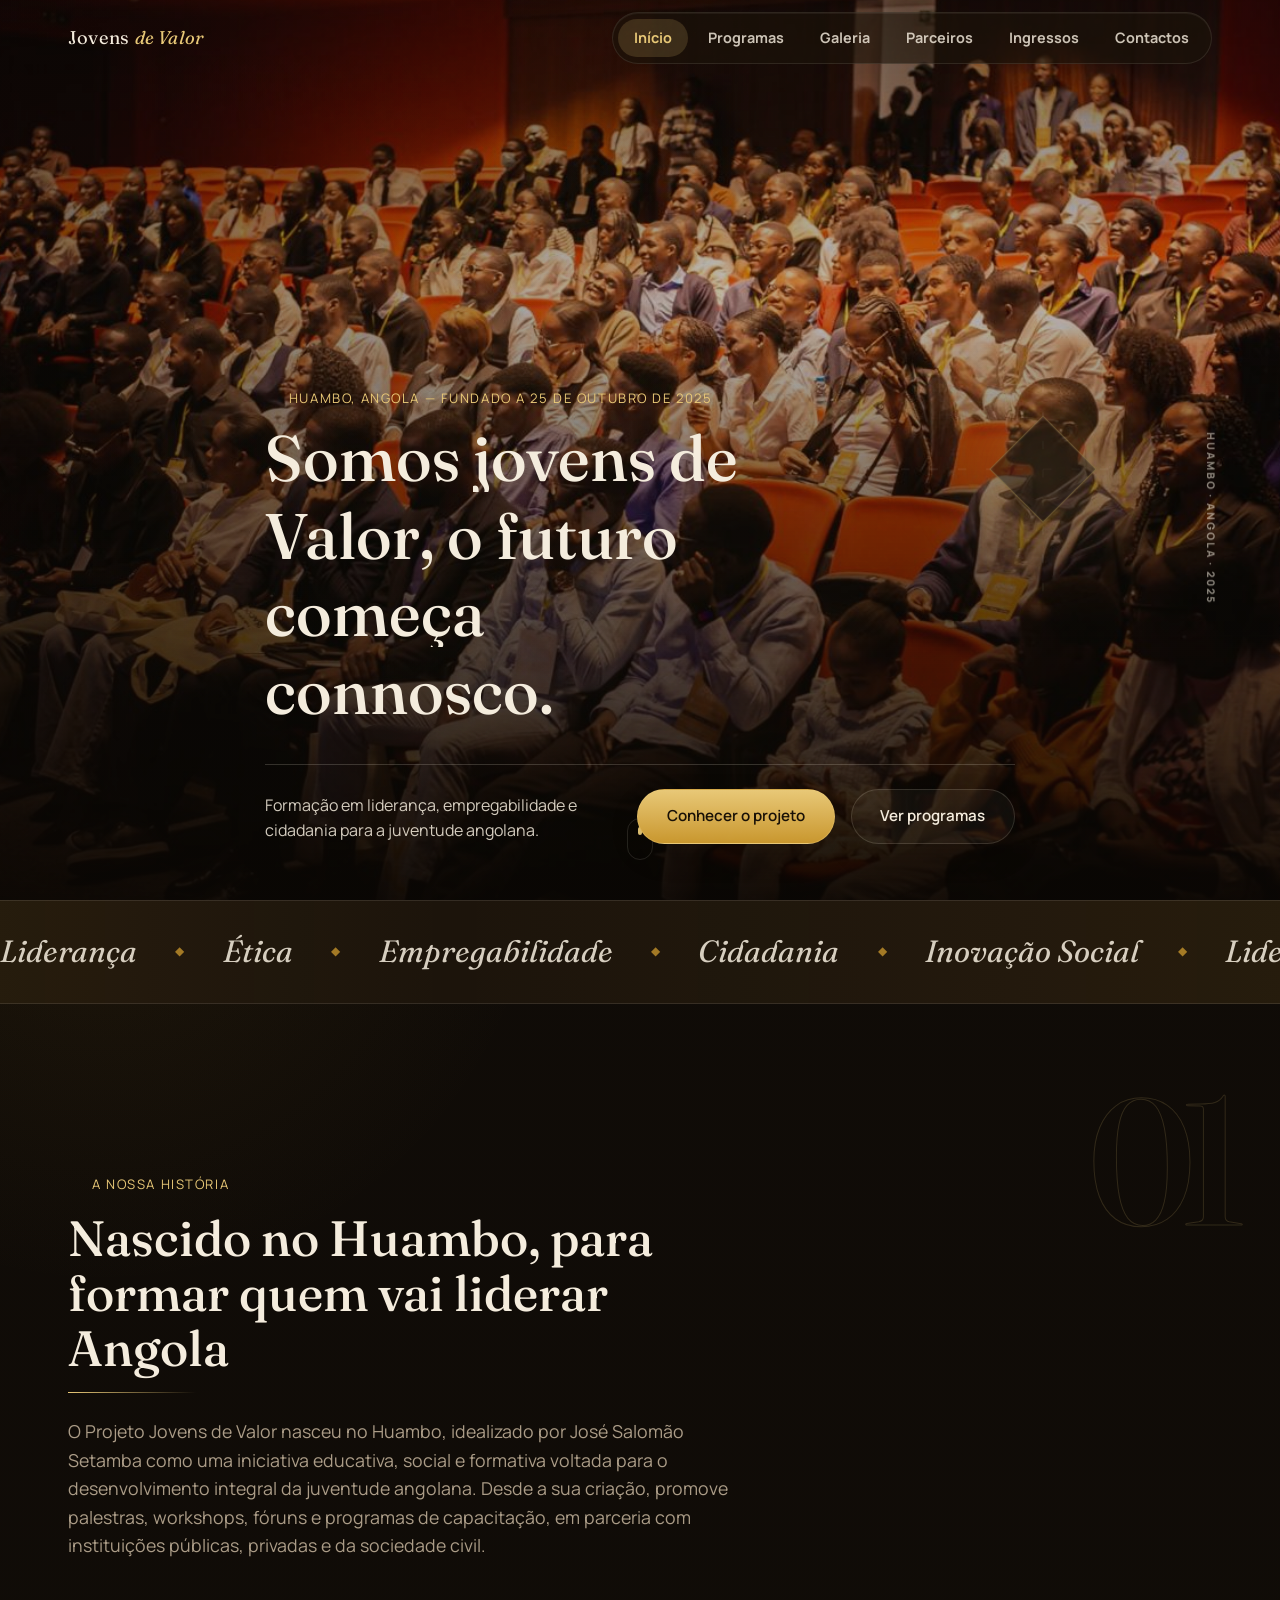
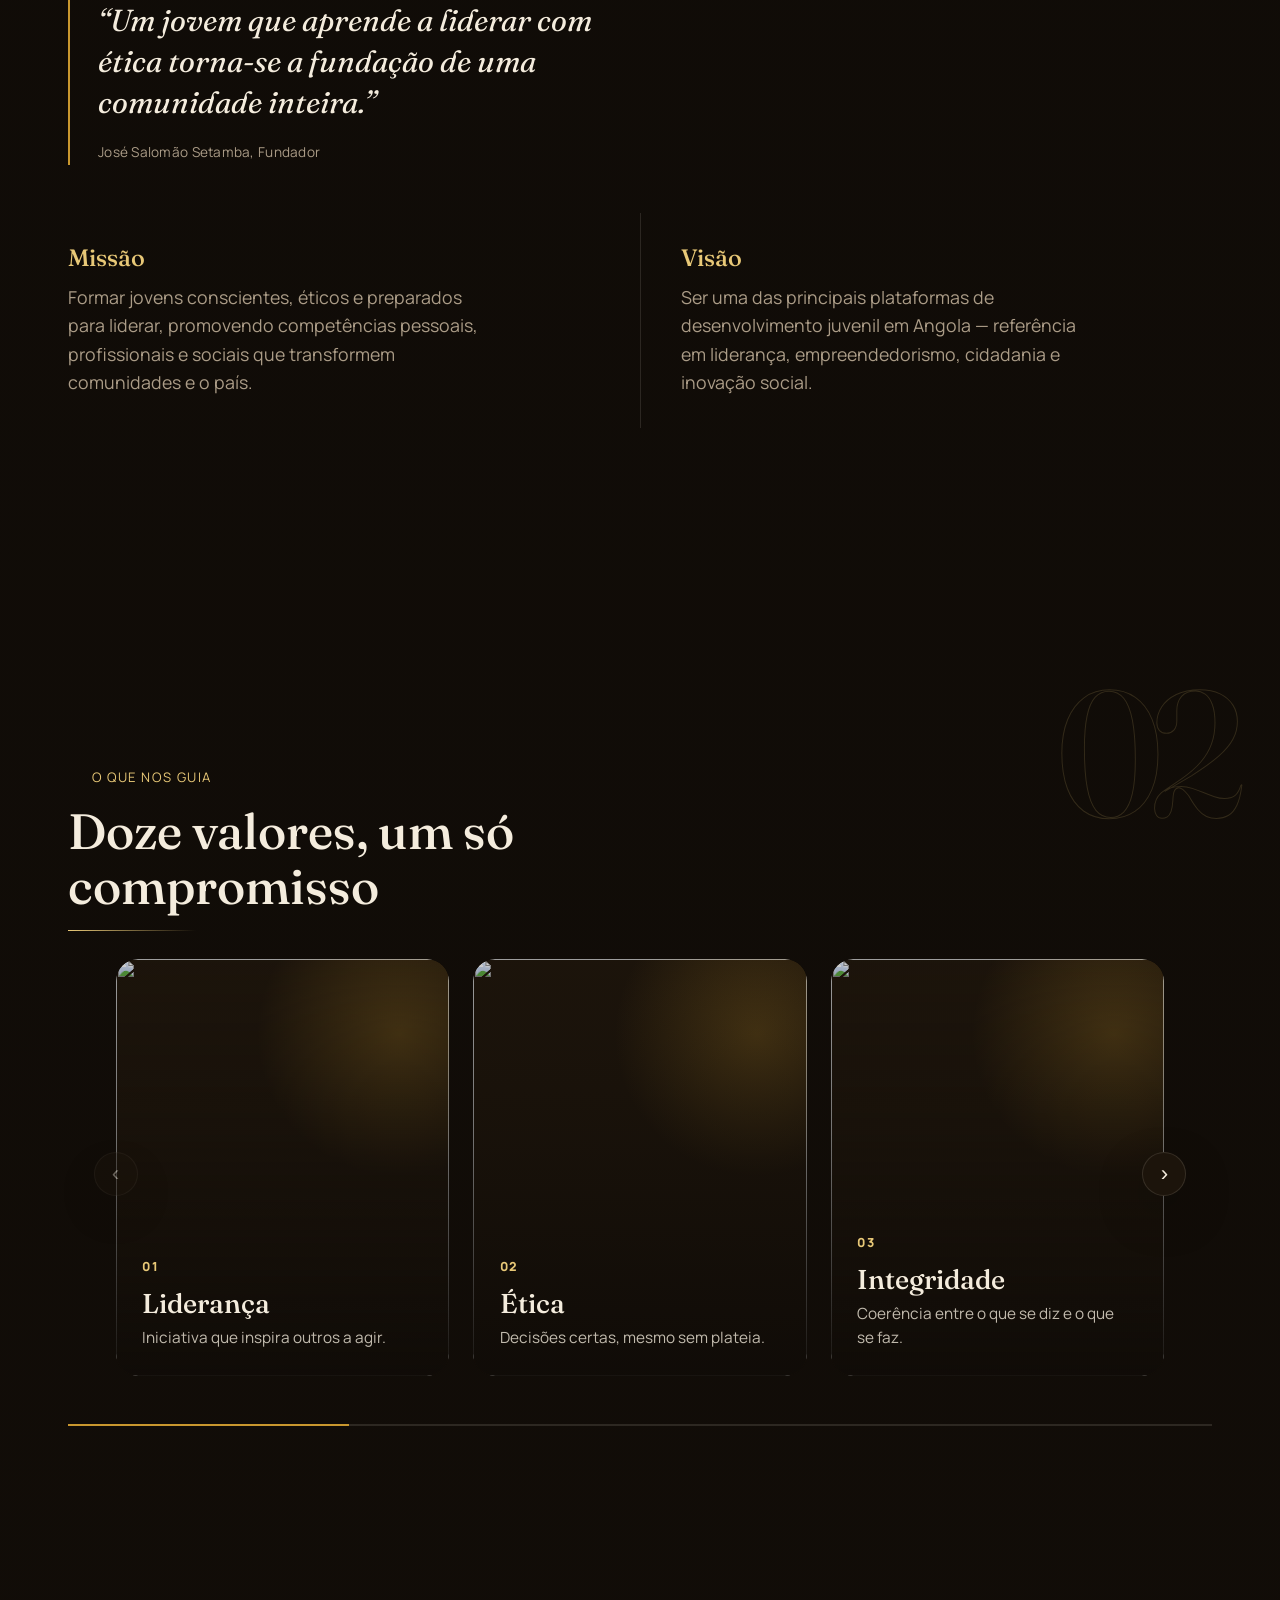
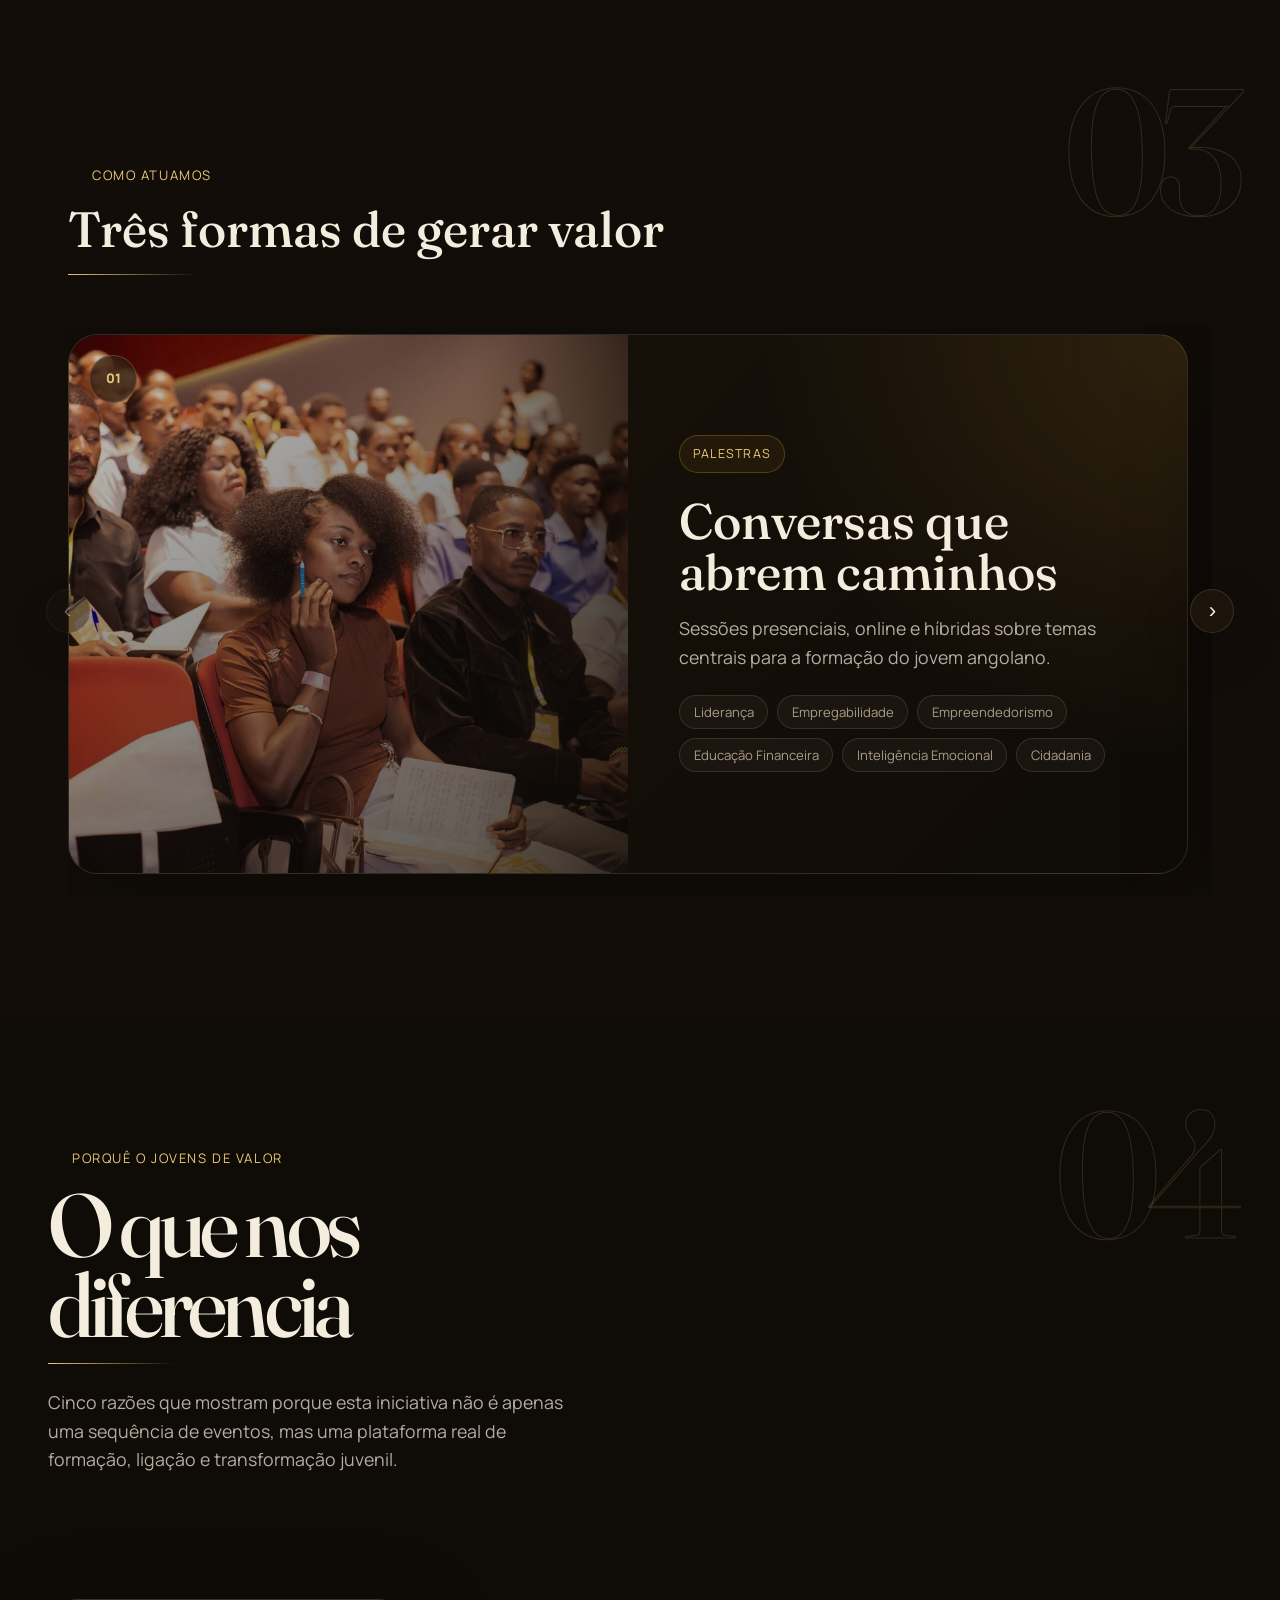
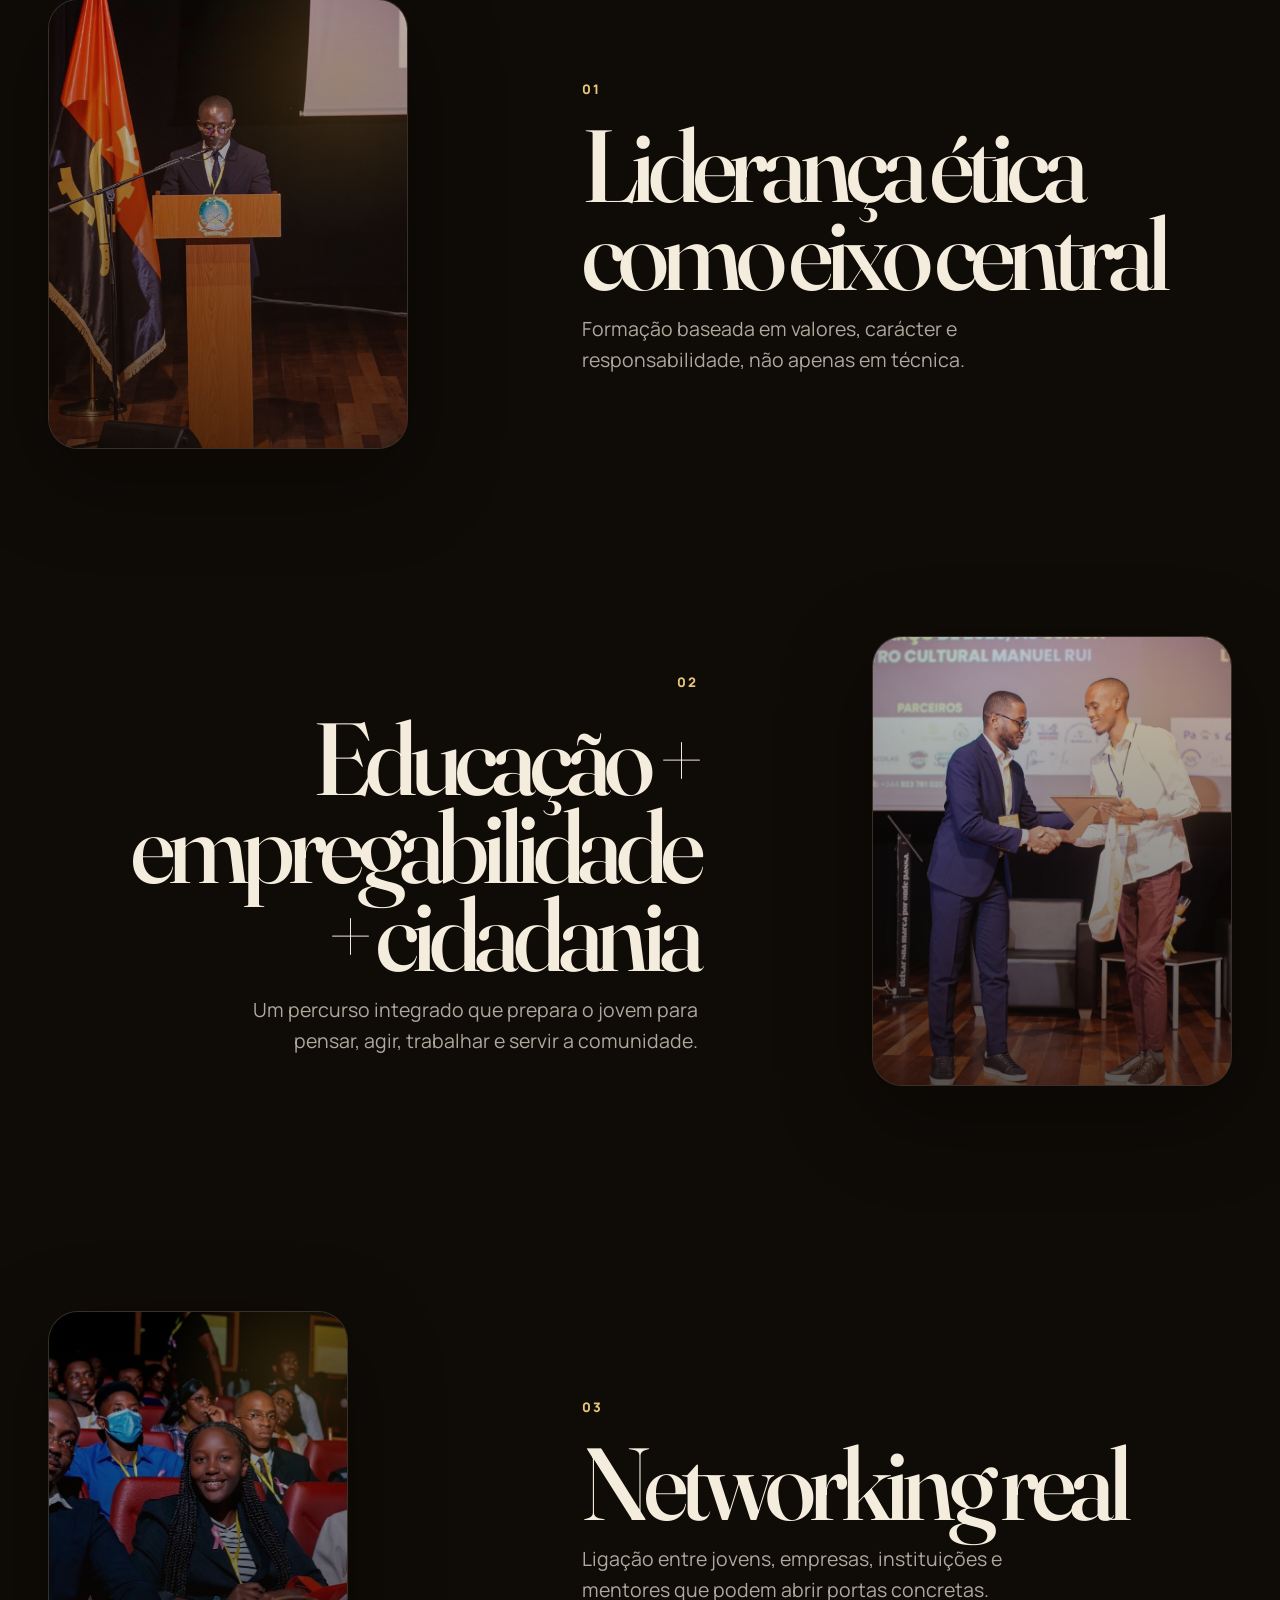
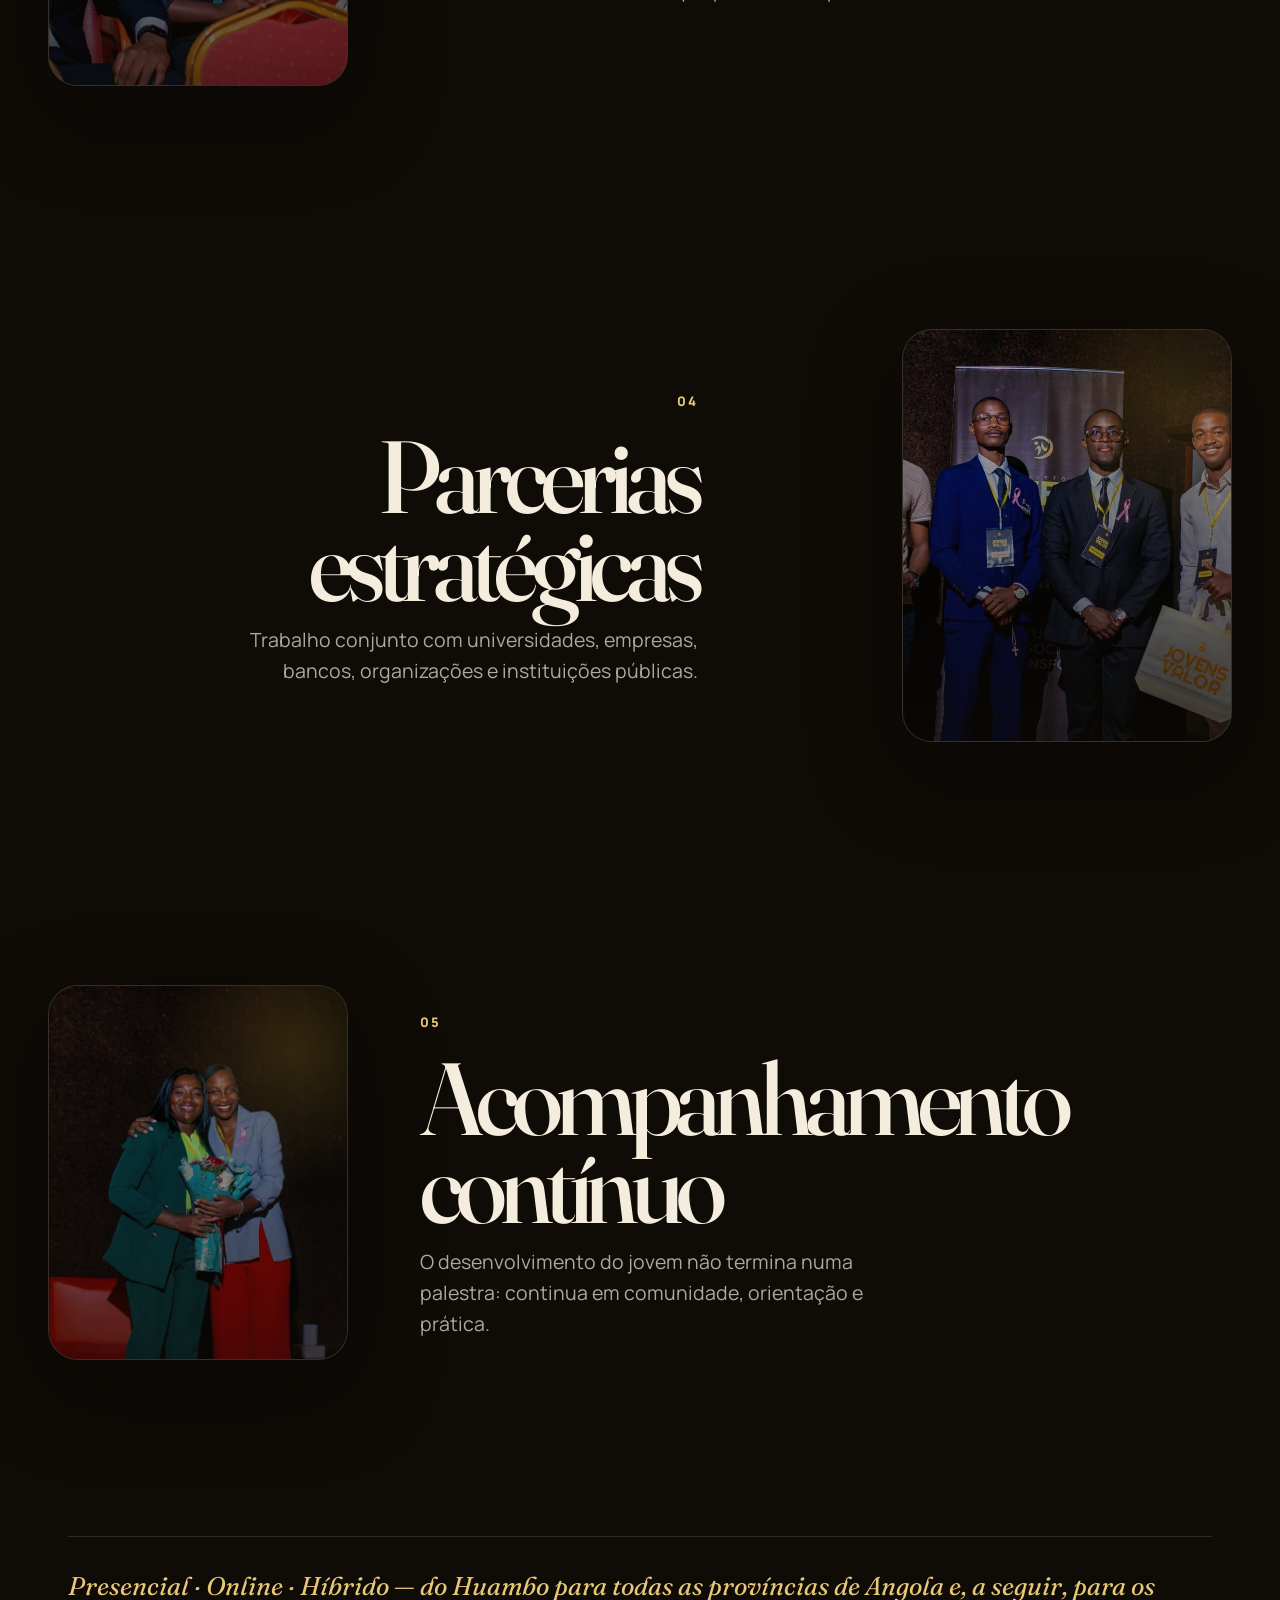
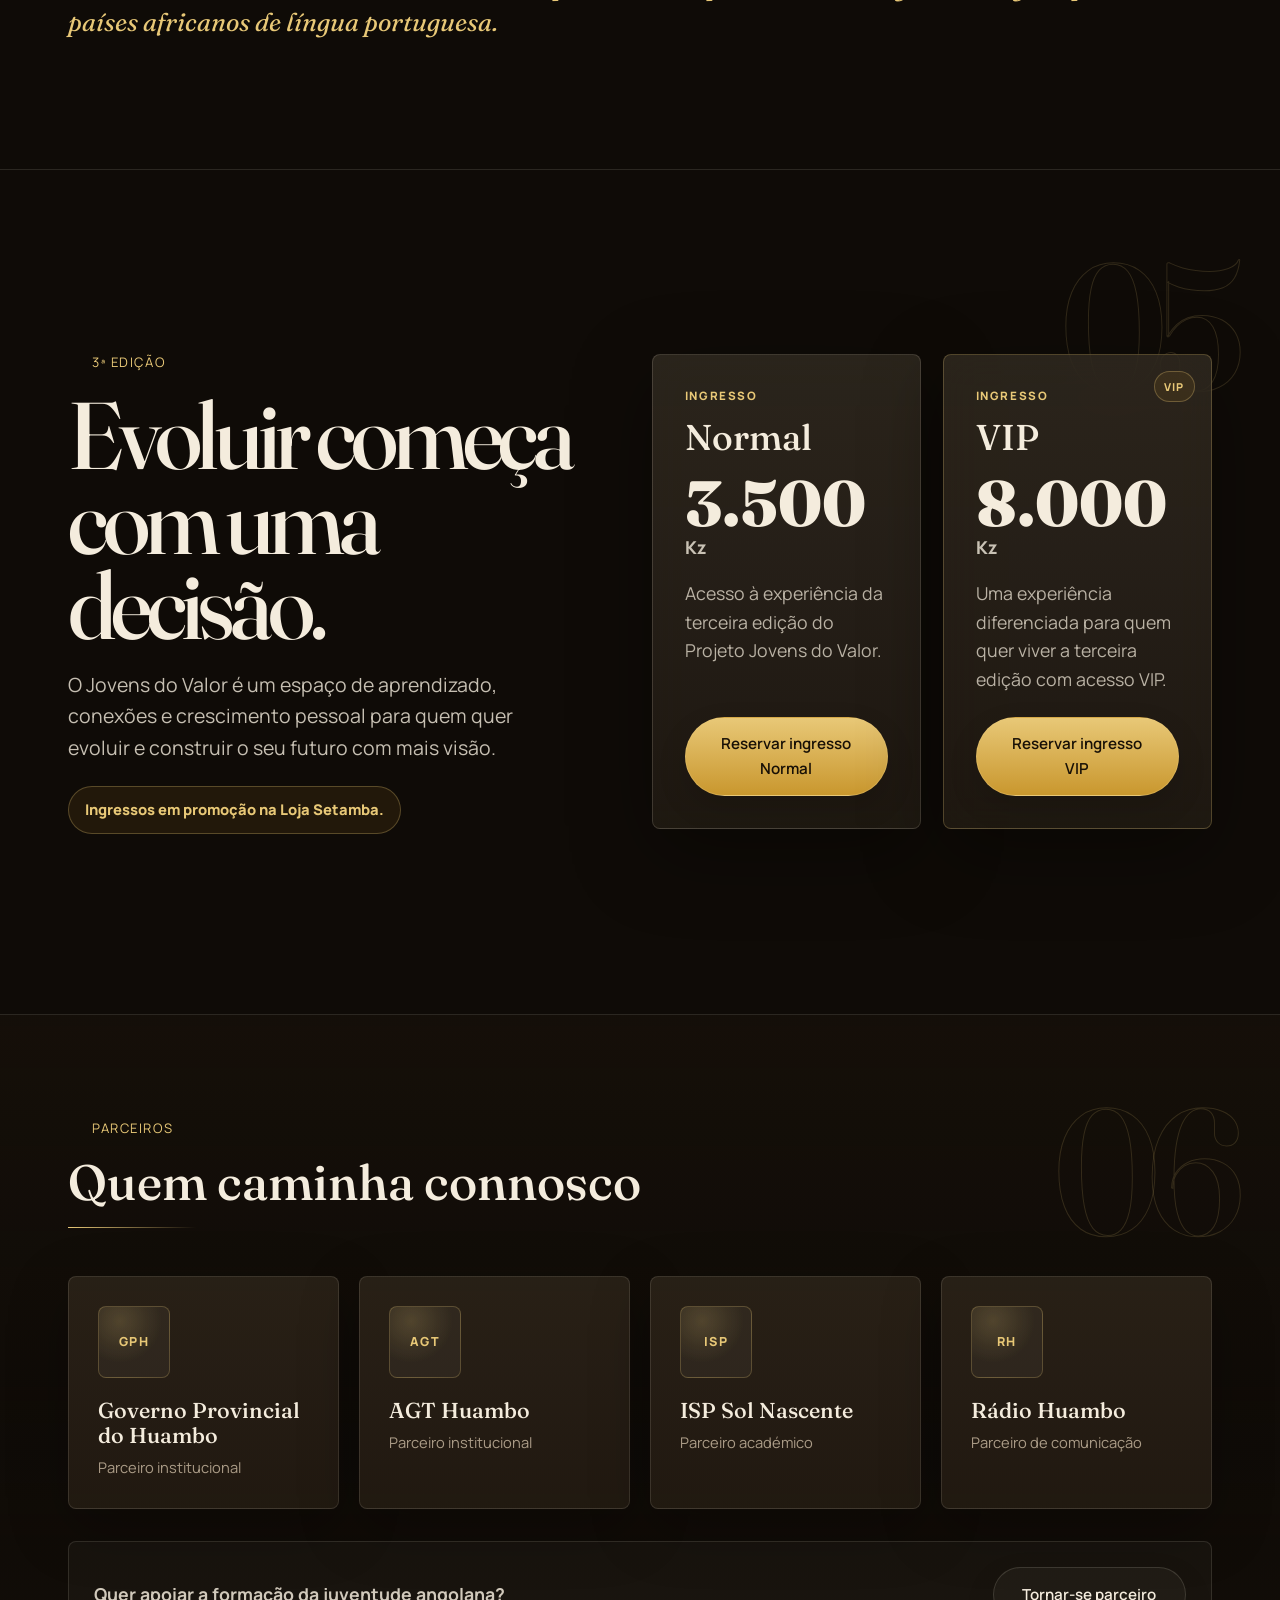
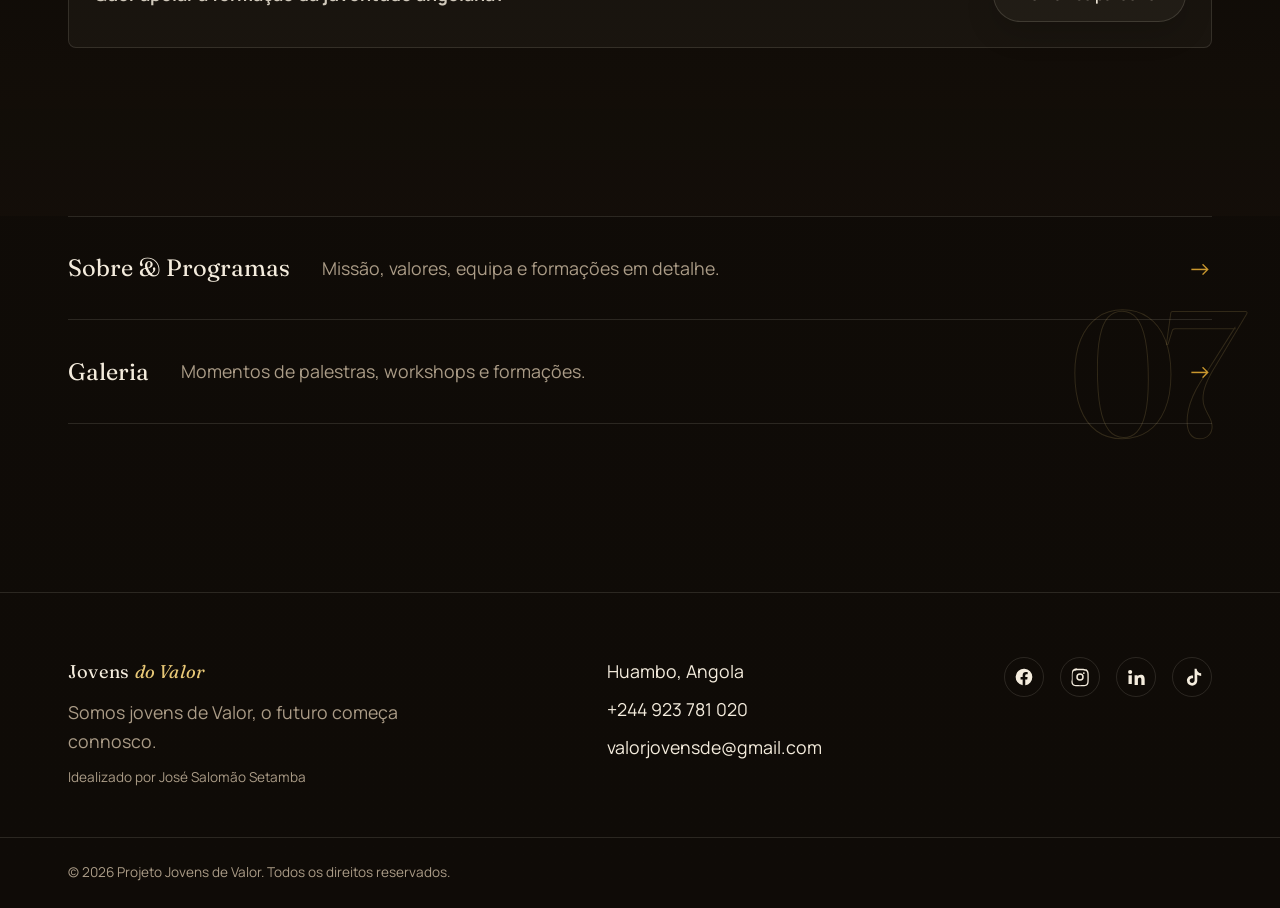
==== index.html @ d9b99c2f "asd" ====
<!DOCTYPE html>
<html lang="pt-AO">
<head>
<meta charset="UTF-8">
<meta name="viewport" content="width=device-width, initial-scale=1.0">
<title>Projeto Jovens de Valor — Huambo, Angola</title>
<meta name="description" content="Projeto Jovens de Valor: formação em liderança, empregabilidade e cidadania para a juventude angolana. Huambo, Angola.">

<link rel="preconnect" href="https://fonts.googleapis.com">
<link rel="preconnect" href="https://fonts.gstatic.com" crossorigin>
<link href="https://fonts.googleapis.com/css2?family=Fraunces:ital,opsz,wght@0,9..144,400;0,9..144,500;0,9..144,600;1,9..144,500&family=Manrope:wght@400;500;700;800&display=swap" rel="stylesheet">

<link rel="stylesheet" href="styles.css">
</head>
<body>

<a class="skip-link" href="#conteudo">Saltar para o conteúdo principal</a>

<!-- Símbolo de marca, reutilizado como marcador de secção
<svg style="display:none" aria-hidden="true">
  <symbol id="mark" viewBox="0 0 40 40">
    <path d="M20 2 L36 20 L20 38 L4 20 Z" fill="none" stroke="currentColor" stroke-width="1.5"/>
    <path d="M20 12 L28 20 L20 28 L12 20 Z" fill="currentColor" opacity="0.85"/>
  </symbol> -->
</svg>

<header class="site-header jdv-header" id="topo">
  <div class="container jdv-header__bar">
    <a href="index.html#topo" class="brand jdv-brand">
      <!-- <svg class="brand-mark" viewBox="0 0 40 40" aria-hidden="true"><use href="#mark"></use></svg> -->
      <span class="brand-name">Jovens<em>de Valor</em></span>
    </a>

    <nav class="jdv-nav" aria-label="Navegação principal">
      <ul class="jdv-nav__list">
        <li><a href="index.html" aria-current="page">Início</a></li>
        <li><a href="sobre-programas.html">Programas</a></li>
        <li><a href="galeria.html">Galeria</a></li>
        <li><a href="#parceiros">Parceiros</a></li>
        <li><a href="#terceira-edicao">Ingressos</a></li>
        <li><a href="#contacto">Contactos</a></li>
      </ul>
    </nav>

    <button class="nav-toggle jdv-menu-toggle" id="navToggle" type="button" aria-expanded="false" aria-controls="navMobile" aria-label="Abrir menu">
      <span aria-hidden="true"></span>
      <span aria-hidden="true"></span>
      <span aria-hidden="true"></span>
      <span class="sr-only">Abrir menu</span>
    </button>
  </div>

  <div class="nav-mobile jdv-mobile-menu" id="navMobile" role="dialog" aria-modal="true" aria-label="Menu principal" aria-hidden="true">
    <nav class="jdv-mobile-menu__panel" aria-label="Navegação mobile">
      <ul>
        <li><a href="index.html" aria-current="page">Início</a></li>
        <li><a href="sobre-programas.html">Programas</a></li>
        <li><a href="galeria.html">Galeria</a></li>
        <li><a href="#parceiros">Parceiros</a></li>
        <li><a href="#terceira-edicao">Ingressos</a></li>
        <li><a href="#contacto">Contactos</a></li>
      </ul>
    </nav>
  </div>
</header>

<main id="conteudo">

  <!-- HERO -->
  <section class="hero" aria-label="Abertura">
    <div class="hero-media" aria-hidden="true">
      <img src="assets/images/hero/hero2.jpeg" alt="" id="heroImg">
      <div class="hero-overlay"></div>
    </div>

    <div class="container hero-inner">
      <p class="eyebrow eyebrow-light"><svg class="mark-icon" viewBox="0 0 40 40" aria-hidden="true"><use href="#mark"></use></svg>Huambo, Angola — fundado a 25 de Outubro de 2025</p>
      <h1 class="hero-title" data-split>Somos jovens de Valor, o futuro começa connosco.</h1>
      <div class="hero-bottom-row">
        <p class="hero-sub">Formação em liderança, empregabilidade e cidadania para a juventude angolana.</p>
        <div class="hero-actions">
          <a href="#manifesto" class="btn btn-primary">Conhecer o projeto</a>
          <a href="#atuacao" class="btn btn-ghost">Ver programas</a>
        </div>
      </div>
    </div>


    <div class="hero-signature" aria-hidden="true">
      <svg class="hero-signature__orbit" viewBox="0 0 320 320">
        <defs>
          <linearGradient id="signatureGold" x1="0" y1="0" x2="1" y2="1">
            <stop offset="0%" stop-color="#e8c877" stop-opacity=".95"/>
            <stop offset="55%" stop-color="#c9972e" stop-opacity=".55"/>
            <stop offset="100%" stop-color="#f4ecdd" stop-opacity=".18"/>
          </linearGradient>
        </defs>
        <rect class="hero-signature__ring hero-signature__ring--outer" x="52" y="52" width="216" height="216" rx="8" pathLength="1"/>
        <rect class="hero-signature__ring hero-signature__ring--inner" x="91" y="91" width="138" height="138" rx="5" pathLength="1"/>
        <path class="hero-signature__axis" d="M160 18V302M18 160H302" pathLength="1"/>
      </svg>

      <div class="hero-signature__core">
        <svg viewBox="0 0 40 40"><use href="#mark"></use></svg>
      </div>

      <span class="hero-signature__meta">HUAMBO · ANGOLA · 2025</span>
    </div>

    <a href="#manifesto" class="scroll-cue" aria-label="Descer para a próxima secção">
      <span></span>
    </a>
  </section>


  <section class="brand-ribbon" aria-label="Princípios do Projeto Jovens de Valor">
    <div class="brand-ribbon__viewport">
      <div class="brand-ribbon__track">
        <span>Liderança</span><i>◆</i>
        <span>Ética</span><i>◆</i>
        <span>Empregabilidade</span><i>◆</i>
        <span>Cidadania</span><i>◆</i>
        <span>Inovação Social</span><i>◆</i>
        <span>Liderança</span><i>◆</i>
        <span>Ética</span><i>◆</i>
        <span>Empregabilidade</span><i>◆</i>
        <span>Cidadania</span><i>◆</i>
        <span>Inovação Social</span><i>◆</i>
      </div>
    </div>
  </section>

  <!-- MANIFESTO -->
  <section class="manifesto" data-chapter="01" id="manifesto" aria-labelledby="manifesto-title">
    <div class="container">
      <p class="eyebrow" data-reveal><svg class="mark-icon" viewBox="0 0 40 40" aria-hidden="true"><use href="#mark"></use></svg>A nossa história</p>
      <h2 class="section-title" id="manifesto-title" data-reveal>Nascido no Huambo, para formar quem vai liderar Angola</h2>
      <p class="manifesto-text" data-reveal>O Projeto Jovens de Valor nasceu no Huambo, idealizado por José Salomão Setamba como uma iniciativa educativa, social e formativa voltada para o desenvolvimento integral da juventude angolana. Desde a sua criação, promove palestras, workshops, fóruns e programas de capacitação, em parceria com instituições públicas, privadas e da sociedade civil.</p>

      <blockquote class="manifesto-quote" data-reveal>
        <p>“Um jovem que aprende a liderar com ética torna-se a fundação de uma comunidade inteira.”</p>
        <cite>José Salomão Setamba, Fundador</cite>
      </blockquote>

      <div class="mv-split">
        <div class="mv-item" data-reveal>
          <h3>Missão</h3>
          <p>Formar jovens conscientes, éticos e preparados para liderar, promovendo competências pessoais, profissionais e sociais que transformem comunidades e o país.</p>
        </div>
        <div class="mv-item" data-reveal>
          <h3>Visão</h3>
          <p>Ser uma das principais plataformas de desenvolvimento juvenil em Angola — referência em liderança, empreendedorismo, cidadania e inovação social.</p>
        </div>
      </div>
    </div>
  </section>

  <!-- VALORES -->
  <section class="valores" data-chapter="02" id="valores" aria-labelledby="valores-title">
    <div class="container">
      <p class="eyebrow" data-reveal><svg class="mark-icon" viewBox="0 0 40 40" aria-hidden="true"><use href="#mark"></use></svg>O que nos guia</p>
      <h2 class="section-title" id="valores-title" data-reveal>Doze valores, um só compromisso</h2>

      <div class="value-slider-wrap">
        <button class="slider-btn value-prev value-nav value-nav--prev" id="valuePrev" aria-label="Anteriores">‹</button>

        <ul class="value-slider" id="valueSlider" tabindex="0" aria-label="Os nossos valores">
          <li class="value-slide"><article class="value-card" data-reveal>
            <div class="value-image">
              <img src="https://images.unsplash.com/photo-1573165706511-3ffde6ef1fe3?q=80&w=869&auto=format&fit=crop&ixlib=rb-4.1.0&ixid=M3wxMjA3fDB8MHxwaG90by1wYWdlfHx8fGVufDB8fHx8fA%3D%3D" alt="" loading="lazy">
              <div class="value-card__overlay">
                <span class="value-card__index">01</span>
                <h3>Liderança</h3>
                <p>Iniciativa que inspira outros a agir.</p>
              </div>
            </div>
          </article></li>
          <li class="value-slide"><article class="value-card" data-reveal>
            <div class="value-image">
              <img src="https://images.unsplash.com/photo-1781084990050-437492c3b45a?q=80&w=872&auto=format&fit=crop&ixlib=rb-4.1.0&ixid=M3wxMjA3fDB8MHxwaG90by1wYWdlfHx8fGVufDB8fHx8fA%3D%3D alt="" loading="lazy">
              <div class="value-card__overlay">
                <span class="value-card__index">02</span>
                <h3>Ética</h3>
                <p>Decisões certas, mesmo sem plateia.</p>
              </div>
            </div>
          </article></li>
          <li class="value-slide"><article class="value-card" data-reveal>
            <div class="value-image">
              <img src="https://images.unsplash.com/photo-1620746998983-b4f9d5383a2d?q=80&w=870&auto=format&fit=crop&ixlib=rb-4.1.0&ixid=M3wxMjA3fDB8MHxwaG90by1wYWdlfHx8fGVufDB8fHx8fA%3D%3D" alt="" loading="lazy">
              <div class="value-card__overlay">
                <span class="value-card__index">03</span>
                <h3>Integridade</h3>
                <p>Coerência entre o que se diz e o que se faz.</p>
              </div>
            </div>
          </article></li>
          <li class="value-slide"><article class="value-card" data-reveal>
            <div class="value-image">
              <img src="https://images.unsplash.com/photo-1585783540205-74112af9716e?q=80&w=872&auto=format&fit=crop&ixlib=rb-4.1.0&ixid=M3wxMjA3fDB8MHxwaG90by1wYWdlfHx8fGVufDB8fHx8fA%3D%3D" alt="" loading="lazy">
              <div class="value-card__overlay">
                <span class="value-card__index">04</span>
                <h3>Respeito</h3>
                <p>Reconhecer o valor em cada pessoa.</p>
              </div>
            </div>
          </article></li>
          <li class="value-slide"><article class="value-card" data-reveal>
            <div class="value-image">
              <img src="https://images.unsplash.com/photo-1579711869674-0581d1bd1f6c?q=80&w=1031&auto=format&fit=crop&ixlib=rb-4.1.0&ixid=M3wxMjA3fDB8MHxwaG90by1wYWdlfHx8fGVufDB8fHx8fA%3D%3D" alt="" loading="lazy">
              <div class="value-card__overlay">
                <span class="value-card__index">05</span>
                <h3>Excelência</h3>
                <p>Rigor em cada detalhe do que se entrega.</p>
              </div>
            </div>
          </article></li>
          <li class="value-slide"><article class="value-card" data-reveal>
            <div class="value-image">
              <img src="https://images.unsplash.com/photo-1722963220475-979db2dbf216?q=80&w=870&auto=format&fit=crop&ixlib=rb-4.1.0&ixid=M3wxMjA3fDB8MHxwaG90by1wYWdlfHx8fGVufDB8fHx8fA%3D%3D" alt="" loading="lazy">
              <div class="value-card__overlay">
                <span class="value-card__index">06</span>
                <h3>Responsabilidade Social</h3>
                <p>Compromisso com o bem comum.</p>
              </div>
            </div>
          </article></li>
          <li class="value-slide"><article class="value-card" data-reveal>
            <div class="value-image">
              <img src="https://images.unsplash.com/photo-1655720359248-eeace8c709c5?q=80&w=625&auto=format&fit=crop&ixlib=rb-4.1.0&ixid=M3wxMjA3fDB8MHxwaG90by1wYWdlfHx8fGVufDB8fHx8fA%3D%3D" alt="" loading="lazy">
              <div class="value-card__overlay">
                <span class="value-card__index">07</span>
                <h3>Solidariedade</h3>
                <p>Crescer é também erguer o outro.</p>
              </div>
            </div>
          </article></li>
          <li class="value-slide"><article class="value-card" data-reveal>
            <div class="value-image">
              <img src="https://images.unsplash.com/photo-1551399427-3b0afc91c2e2?q=80&w=436&auto=format&fit=crop&ixlib=rb-4.1.0&ixid=M3wxMjA3fDB8MHxwaG90by1wYWdlfHx8fGVufDB8fHx8fA%3D%3D" alt="" loading="lazy">
              <div class="value-card__overlay">
                <span class="value-card__index">08</span>
                <h3>Inclusão</h3>
                <p>Espaço para todas as vozes.</p>
              </div>
            </div>
          </article></li>
          <li class="value-slide"><article class="value-card" data-reveal>
            <div class="value-image">
              <img src="https://images.unsplash.com/photo-1491911923017-19f90d8d7f83?q=80&w=387&auto=format&fit=crop&ixlib=rb-4.1.0&ixid=M3wxMjA3fDB8MHxwaG90by1wYWdlfHx8fGVufDB8fHx8fA%3D%3D" alt="" loading="lazy">
              <div class="value-card__overlay">
                <span class="value-card__index">09</span>
                <h3>Cooperação</h3>
                <p>Resultados que se constroem em equipa.</p>
              </div>
            </div>
          </article></li>
          <li class="value-slide"><article class="value-card" data-reveal>
            <div class="value-image">
              <img src="https://images.unsplash.com/photo-1505845753232-f74a87b62db6?q=80&w=876&auto=format&fit=crop&ixlib=rb-4.1.0&ixid=M3wxMjA3fDB8MHxwaG90by1wYWdlfHx8fGVufDB8fHx8fA%3D%3D" alt="" loading="lazy">
              <div class="value-card__overlay">
                <span class="value-card__index">10</span>
                <h3>Desenvolvimento Humano</h3>
                <p>Formar a pessoa, não só o profissional.</p>
              </div>
            </div>
          </article></li>
          <li class="value-slide"><article class="value-card" data-reveal>
            <div class="value-image">
              <img src="https://images.unsplash.com/photo-1531379410502-63bfe8cdaf6f?q=80&w=387&auto=format&fit=crop&ixlib=rb-4.1.0&ixid=M3wxMjA3fDB8MHxwaG90by1wYWdlfHx8fGVufDB8fHx8fA%3D%3D" alt="" loading="lazy">
              <div class="value-card__overlay">
                <span class="value-card__index">11</span>
                <h3>Inovação</h3>
                <p>Novas respostas para desafios reais.</p>
              </div>
            </div>
          </article></li>
          <li class="value-slide"><article class="value-card" data-reveal>
            <div class="value-image">
              <img src="assets/images/img7.jpeg" alt="" loading="lazy">
              <div class="value-card__overlay">
                <span class="value-card__index">12</span>
                <h3>Compromisso</h3>
                <p>Presença que não falha.</p>
              </div>
            </div>
          </article></li>
        </ul>

        <button class="slider-btn value-next value-nav value-nav--next" id="valueNext" aria-label="Seguintes">›</button>
      </div>

      <div class="value-progress" aria-hidden="true">
        <span class="value-progress-fill" id="valueProgressFill"></span>
      </div>
    </div>
  </section>

  <!-- ÁREAS DE ATUAÇÃO -->
  <section class="atuacao" data-chapter="03" id="atuacao" aria-labelledby="atuacao-title">
    <div class="container atuacao-head">
      <p class="eyebrow" data-reveal><svg class="mark-icon" viewBox="0 0 40 40" aria-hidden="true"><use href="#mark"></use></svg>Como atuamos</p>
      <h2 class="section-title" id="atuacao-title" data-reveal>Três formas de gerar valor</h2>
    </div>

    <div class="slider-wrap program-slider-shell">
      <button class="slider-btn slider-prev" id="sliderPrev" aria-label="Anterior">‹</button>

      <ul class="slider program-slider" id="slider" tabindex="0" aria-label="Áreas de atuação">
        <li class="slide">
          <article class="slide-card" data-reveal>
            <div class="slide-media" aria-hidden="true">
              <img src="assets/images/pessoas6.jpeg" alt="" loading="lazy">
              <span class="slide-media__index">01</span>
            </div>
            <div class="slide-panel">
              <span class="slide-tag">Palestras</span>
              <h3>Conversas que abrem caminhos</h3>
              <p>Sessões presenciais, online e híbridas sobre temas centrais para a formação do jovem angolano.</p>
              <ul class="topic-list">
                <li>Liderança</li><li>Empregabilidade</li><li>Empreendedorismo</li><li>Educação Financeira</li><li>Inteligência Emocional</li><li>Cidadania</li>
              </ul>
            </div>
          </article>
        </li>
        <li class="slide">
          <article class="slide-card" data-reveal>
            <div class="slide-media" aria-hidden="true">
              <img src="assets/images/palco9.jpeg" alt="" loading="lazy">
              <span class="slide-media__index">02</span>
            </div>
            <div class="slide-panel">
              <span class="slide-tag">Workshops</span>
              <h3>Prática para o mundo real</h3>
              <p>Formatos práticos e participativos, focados em competências imediatamente aplicáveis.</p>
              <ul class="topic-list">
                <li>Liderança prática</li><li>Elaboração de CV</li><li>LinkedIn profissional</li><li>Entrevistas de emprego</li><li>Comunicação e oratória</li><li>Ferramentas digitais</li>
              </ul>
            </div>
          </article>
        </li>
        <li class="slide">
          <article class="slide-card" data-reveal>
            <div class="slide-media" aria-hidden="true">
              <img src="assets/images/pessoas4.jpeg" alt="" loading="lazy">
              <span class="slide-media__index">03</span>
            </div>
            <div class="slide-panel">
              <span class="slide-tag">Formações Profissionais</span>
              <h3>Capacitação alinhada ao mercado</h3>
              <p>Programas estruturados, sempre alinhados às necessidades reais do mercado de trabalho.</p>
              <ul class="topic-list">
                <li>Liderança</li><li>Empregabilidade</li><li>Soft skills</li><li>Empreendedorismo</li><li>Gestão</li>
              </ul>
            </div>
          </article>
        </li>
      </ul>

      <button class="slider-btn slider-next" id="sliderNext" aria-label="Seguinte">›</button>
    </div>
  </section>

  <!-- PORQUÊ ESCOLHER-NOS -->
  <section class="porque porque--parallax" data-chapter="04" id="porque" aria-labelledby="porque-title">
    <div class="porque-parallax__bg" aria-hidden="true">
      <img src="https://images.unsplash.com/photo-1523580846011-d3a5bc25702b?auto=format&fit=crop&w=1800&h=1200&q=82" alt="" loading="lazy">
    </div>
    <div class="porque-parallax__shade" aria-hidden="true"></div>
    <div class="porque-parallax__grain" aria-hidden="true"></div>
    <div class="porque-parallax__grid" aria-hidden="true"></div>

    <div class="container porque-parallax__head">
      <p class="eyebrow" data-reveal>
        <svg class="mark-icon" viewBox="0 0 40 40" aria-hidden="true"><use href="#mark"></use></svg>
        Porquê o Jovens de Valor
      </p>
      <h2 class="section-title" id="porque-title" data-reveal>O que nos diferencia</h2>
      <p class="porque-parallax__intro" data-reveal>
        Cinco razões que mostram porque esta iniciativa não é apenas uma sequência de eventos,
        mas uma plataforma real de formação, ligação e transformação juvenil.
      </p>
    </div>

    <div class="porque-parallax__stage" aria-label="Diferenciais do projeto">
      <article class="impact-row impact-row--left" data-impact-row>
        <figure class="impact-row__media impact-row__media--a" aria-hidden="true">
          <img src="assets/images/why-1.jpeg" alt="" loading="lazy">
        </figure>
        <div class="impact-row__text">
          <span>01</span>
          <h3>Liderança ética como eixo central</h3>
          <p>Formação baseada em valores, carácter e responsabilidade, não apenas em técnica.</p>
        </div>
      </article>

      <article class="impact-row impact-row--right" data-impact-row>
        <figure class="impact-row__media impact-row__media--b" aria-hidden="true">
          <img src="assets/images/palco6.jpeg" alt="" loading="lazy">
        </figure>
        <div class="impact-row__text">
          <span>02</span>
          <h3>Educação + empregabilidade + cidadania</h3>
          <p>Um percurso integrado que prepara o jovem para pensar, agir, trabalhar e servir a comunidade.</p>
        </div>
      </article>

      <article class="impact-row impact-row--left" data-impact-row>
        <figure class="impact-row__media impact-row__media--c" aria-hidden="true">
          <img src="assets/images/img4.jpeg" alt="" loading="lazy">
        </figure>
        <div class="impact-row__text">
          <span>03</span>
          <h3>Networking real</h3>
          <p>Ligação entre jovens, empresas, instituições e mentores que podem abrir portas concretas.</p>
        </div>
      </article>

      <article class="impact-row impact-row--right" data-impact-row>
        <figure class="impact-row__media impact-row__media--d" aria-hidden="true">
          <img src="assets/images/img2.jpeg" alt="" loading="lazy">
        </figure>
        <div class="impact-row__text">
          <span>04</span>
          <h3>Parcerias estratégicas</h3>
          <p>Trabalho conjunto com universidades, empresas, bancos, organizações e instituições públicas.</p>
        </div>
      </article>

      <article class="impact-row impact-row--center" data-impact-row>
        <figure class="impact-row__media impact-row__media--e" aria-hidden="true">
          <img src="assets/images/img1.jpeg" alt="" loading="lazy">
        </figure>
        <div class="impact-row__text">
          <span>05</span>
          <h3>Acompanhamento contínuo</h3>
          <p>O desenvolvimento do jovem não termina numa palestra: continua em comunidade, orientação e prática.</p>
        </div>
      </article>
    </div>

    <div class="container">
      <p class="diff-banner porque-parallax__banner" data-reveal>
        Presencial · Online · Híbrido — do Huambo para todas as províncias de Angola e, a seguir, para os países africanos de língua portuguesa.
      </p>
    </div>
  </section>


  <!-- TERCEIRA EDIÇÃO — CTA PRINCIPAL -->
  <!-- ============================================
       TERCEIRA EDIÇÃO — CTA WHATSAPP
       ============================================ -->
  <!-- ============================================
       TERCEIRA EDIÇÃO — EXPERIÊNCIA E INGRESSOS
       ============================================ -->
  <section class="third-edition" id="terceira-edicao" data-chapter="05" aria-labelledby="third-edition-title">
    <div class="third-edition__media" aria-hidden="true">
      <video class="third-edition__video" autoplay muted loop playsinline preload="metadata" poster="assets/images/palco9.jpeg">
        <source src="assets/videos/third-edition/vid1.mp4" type="video/mp4">
      </video>
      <div class="third-edition__image-fallback"></div>
    </div>
    <div class="third-edition__overlay" aria-hidden="true"></div>
    <div class="container third-edition__inner">
      <div class="third-edition__content">
        <p class="eyebrow eyebrow-light third-edition__label">
          <svg class="mark-icon" viewBox="0 0 40 40" aria-hidden="true"><use href="#mark"></use></svg>
          3ª edição
        </p>
        <h2 class="third-edition__title" id="third-edition-title">Evoluir começa com uma decisão.</h2>
        <p class="third-edition__description">O Jovens do Valor é um espaço de aprendizado, conexões e crescimento pessoal para quem quer evoluir e construir o seu futuro com mais visão.</p>
        <p class="third-edition__promotion">Ingressos em promoção na Loja Setamba.</p>
      </div>
      <div class="ticket-grid" aria-label="Ingressos da terceira edição">
        <article class="ticket-card signature-surface" data-ticket-card="normal">
          <p class="ticket-card__label">Ingresso</p>
          <h3>Normal</h3>
          <p class="ticket-card__price"><span>3.500</span> Kz</p>
          <p class="ticket-card__description">Acesso à experiência da terceira edição do Projeto Jovens do Valor.</p>
          <a class="btn btn-primary ticket-card__button magnetic" href="https://wa.me/244923781020?text=Ol%C3%A1%2C%20gostaria%20de%20reservar%20um%20ingresso%20Normal%20para%20a%203%C2%AA%20edi%C3%A7%C3%A3o%20do%20Projeto%20Jovens%20do%20Valor%2C%20no%20valor%20promocional%20de%203.500%20Kz.%20Podem%20enviar-me%20as%20informa%C3%A7%C3%B5es%20para%20pagamento%20e%20levantamento%20na%20Loja%20Setamba%3F" target="_blank" rel="noopener noreferrer" aria-label="Reservar ingresso Normal pelo WhatsApp">Reservar ingresso Normal</a>
        </article>
        <article class="ticket-card ticket-card--vip signature-surface" data-ticket-card="vip">
          <span class="ticket-card__badge">VIP</span>
          <p class="ticket-card__label">Ingresso</p>
          <h3>VIP</h3>
          <p class="ticket-card__price"><span>8.000</span> Kz</p>
          <p class="ticket-card__description">Uma experiência diferenciada para quem quer viver a terceira edição com acesso VIP.</p>
          <a class="btn btn-primary ticket-card__button magnetic" href="https://wa.me/244923781020?text=Ol%C3%A1%2C%20gostaria%20de%20reservar%20um%20ingresso%20VIP%20para%20a%203%C2%AA%20edi%C3%A7%C3%A3o%20do%20Projeto%20Jovens%20do%20Valor%2C%20no%20valor%20promocional%20de%208.000%20Kz.%20Podem%20enviar-me%20as%20informa%C3%A7%C3%B5es%20para%20pagamento%20e%20levantamento%20na%20Loja%20Setamba%3F" target="_blank" rel="noopener noreferrer" aria-label="Reservar ingresso VIP pelo WhatsApp">Reservar ingresso VIP</a>
        </article>
      </div>
    </div>
  </section>

  <!-- ============================================
       PARCEIROS — GRID RESPONSIVO
       ============================================ -->
  <section class="parceiros partners-section" id="parceiros" data-chapter="06" aria-labelledby="parceiros-title">
    <div class="container">
      <p class="eyebrow" data-reveal><svg class="mark-icon" viewBox="0 0 40 40" aria-hidden="true"><use href="#mark"></use></svg>Parceiros</p>
      <h2 class="section-title" id="parceiros-title" data-reveal>Quem caminha connosco</h2>
      <div class="partners-grid" aria-label="Parceiros do Projeto Jovens do Valor">
        <article class="partner-card signature-surface" data-reveal>
          <!-- Colocar o logótipo em assets/images/partners/governo-provincial-huambo.png e substituir este placeholder por <img>. -->
          <div class="partner-card__logo" aria-hidden="true"><span>GPH</span></div>
          <h3>Governo Provincial do Huambo</h3>
          <p>Parceiro institucional</p>
        </article>

        <article class="partner-card signature-surface" data-reveal>
          <!-- Colocar o logótipo em assets/images/partners/agt-huambo.png e substituir este placeholder por <img>. -->
          <div class="partner-card__logo" aria-hidden="true"><span>AGT</span></div>
          <h3>AGT Huambo</h3>
          <p>Parceiro institucional</p>
        </article>

        <article class="partner-card signature-surface" data-reveal>
          <!-- Colocar o logótipo em assets/images/partners/isp-sol-nascente.png e substituir este placeholder por <img>. -->
          <div class="partner-card__logo" aria-hidden="true"><span>ISP</span></div>
          <h3>ISP Sol Nascente</h3>
          <p>Parceiro académico</p>
        </article>

        <article class="partner-card signature-surface" data-reveal>
          <!-- Colocar o logótipo em assets/images/partners/radio-huambo.png e substituir este placeholder por <img>. -->
          <div class="partner-card__logo" aria-hidden="true"><span>RH</span></div>
          <h3>Rádio Huambo</h3>
          <p>Parceiro de comunicação</p>
        </article>
      </div>

      <div class="partners-cta" data-reveal>
        <p>Quer apoiar a formação da juventude angolana?</p>
        <a
          href="https://wa.me/244923781020?text=Ol%C3%A1%2C%20gostaria%20de%20saber%20mais%20sobre%20as%20oportunidades%20de%20parceria%20com%20o%20Projeto%20Jovens%20do%20Valor."
          class="btn btn-ghost"
          target="_blank"
          rel="noopener noreferrer"
          aria-label="Saber mais sobre oportunidades de parceria pelo WhatsApp"
        >
          Tornar-se parceiro
        </a>
      </div>
    </div>
  </section>

  <!-- EXPLORAR MAIS -->
  <section class="explorar" data-chapter="07" aria-label="Explorar mais">
    <div class="container">
      <a href="sobre-programas.html" class="explorar-row" data-reveal>
        <span class="explorar-title">Sobre &amp; Programas</span>
        <span class="explorar-desc">Missão, valores, equipa e formações em detalhe.</span>
        <span class="explorar-arrow" aria-hidden="true">→</span>
      </a>
      <a href="galeria.html" class="explorar-row" data-reveal>
        <span class="explorar-title">Galeria</span>
        <span class="explorar-desc">Momentos de palestras, workshops e formações.</span>
        <span class="explorar-arrow" aria-hidden="true">→</span>
      </a>
    </div>
  </section>

</main>

<footer class="site-footer" id="contacto">
  <div class="container footer-inner">
    <div class="footer-brand">
      <span class="brand-name">Jovens<em>do Valor</em></span>
      <p>Somos jovens de Valor, o futuro começa connosco.</p>
      <p class="footer-founder">Idealizado por José Salomão Setamba</p>
    </div>

    <address class="footer-contact">
      <span>Huambo, Angola</span>
      <a href="tel:+244923781020">+244 923 781 020</a>
      <a href="mailto:valorjovensde@gmail.com">valorjovensde@gmail.com</a>
    </address>

    <nav class="footer-social" aria-label="Redes sociais">
      <a href=" https://www.facebook.com/share/1KrQmMzyUt/?mibextid=wwXIfr" aria-label="Facebook">
        <svg viewBox="0 0 24 24" width="20" height="20" fill="currentColor" aria-hidden="true"><path d="M22 12a10 10 0 1 0-11.6 9.9v-7H7.9V12h2.5V9.8c0-2.5 1.5-3.9 3.8-3.9 1.1 0 2.2.2 2.2.2v2.5h-1.3c-1.2 0-1.6.8-1.6 1.6V12h2.8l-.4 2.9h-2.4v7A10 10 0 0 0 22 12Z"/></svg>
      </a>
      <a href="https://www.instagram.com/valor.jovensde?igsh=MXcxZm5ocXJkb3M5aQ==" aria-label="Instagram">
        <svg viewBox="0 0 24 24" width="20" height="20" fill="currentColor" aria-hidden="true"><path d="M12 2.2c3.2 0 3.6 0 4.9.1 1.2.1 2 .3 2.5.5.6.2 1 .5 1.5 1 .4.4.7.9 1 1.5.2.5.4 1.3.5 2.5.1 1.3.1 1.7.1 4.9s0 3.6-.1 4.9c-.1 1.2-.3 2-.5 2.5-.2.6-.5 1-1 1.5-.4.4-.9.7-1.5 1-.5.2-1.3.4-2.5.5-1.3.1-1.7.1-4.9.1s-3.6 0-4.9-.1c-1.2-.1-2-.3-2.5-.5-.6-.2-1-.5-1.5-1-.4-.4-.7-.9-1-1.5-.2-.5-.4-1.3-.5-2.5C2.2 15.6 2.2 15.2 2.2 12s0-3.6.1-4.9c.1-1.2.3-2 .5-2.5.2-.6.5-1 1-1.5.4-.4.9-.7 1.5-1 .5-.2 1.3-.4 2.5-.5C8.4 2.2 8.8 2.2 12 2.2Zm0 1.8c-3.1 0-3.5 0-4.7.1-1 .1-1.6.2-1.9.4-.5.2-.8.4-1.1.7-.3.3-.5.6-.7 1.1-.2.3-.3.9-.4 1.9-.1 1.2-.1 1.6-.1 4.7s0 3.5.1 4.7c.1 1 .2 1.6.4 1.9.2.5.4.8.7 1.1.3.3.6.5 1.1.7.3.2.9.3 1.9.4 1.2.1 1.6.1 4.7.1s3.5 0 4.7-.1c1-.1 1.6-.2 1.9-.4.5-.2.8-.4 1.1-.7.3-.3.5-.6.7-1.1.2-.3.3-.9.4-1.9.1-1.2.1-1.6.1-4.7s0-3.5-.1-4.7c-.1-1-.2-1.6-.4-1.9-.2-.5-.4-.8-.7-1.1-.3-.3-.6-.5-1.1-.7-.3-.2-.9-.3-1.9-.4-1.2-.1-1.6-.1-4.7-.1Zm0 3.5a4.5 4.5 0 1 1 0 9 4.5 4.5 0 0 1 0-9Zm0 1.8a2.7 2.7 0 1 0 0 5.4 2.7 2.7 0 0 0 0-5.4Zm5.7-2a1.1 1.1 0 1 1-2.2 0 1.1 1.1 0 0 1 2.2 0Z"/></svg>
      </a>
      <a href="https://www.linkedin.com/company/projecto-jovens-de-valor1/" aria-label="LinkedIn">
        <svg viewBox="0 0 24 24" width="20" height="20" fill="currentColor" aria-hidden="true"><path d="M4.98 3.5a2.5 2.5 0 1 1 0 5 2.5 2.5 0 0 1 0-5ZM3 9.75h4v10.75H3V9.75Zm7 0h3.8v1.47h.05c.53-.95 1.83-1.95 3.77-1.95 4.03 0 4.78 2.5 4.78 5.76v6.47h-4v-5.74c0-1.37-.02-3.13-1.9-3.13-1.9 0-2.2 1.5-2.2 3.03v5.84h-4V9.75Z"/></svg>
      </a>
      <a href="https://www.tiktok.com/@joven.de.valor1?_r=1&_t=ZS-97yio5y32dI" aria-label="TikTok">
        <svg viewBox="0 0 24 24" width="20" height="20" fill="currentColor" aria-hidden="true"><path d="M14.5 2h3c.1 1.6.7 2.9 1.8 3.9 1 1 2.3 1.5 3.7 1.6v3.3c-1.7 0-3.3-.5-4.7-1.4v6.9c0 3.6-2.9 6.2-6.2 6.2-1.4 0-2.8-.5-3.9-1.4a6.2 6.2 0 0 1-2.3-4.8c0-3.5 2.9-6.2 6.2-6.2.4 0 .8 0 1.2.1v3.4c-.4-.1-.8-.2-1.2-.2-1.6 0-2.9 1.3-2.9 2.9s1.3 2.9 2.9 2.9 3-1.2 3-2.9V2Z"/></svg>
      </a>
    </nav>
  </div>

  <div class="footer-bottom">
    <div class="container">
      <p>© 2026 Projeto Jovens de Valor. Todos os direitos reservados.</p>
    </div>
  </div>
</footer>

<script src="https://cdn.jsdelivr.net/npm/gsap@3.15.0/dist/gsap.min.js"></script>
<script src="https://cdn.jsdelivr.net/npm/gsap@3.15.0/dist/ScrollTrigger.min.js"></script>
<script src="https://unpkg.com/lenis@1.3.25/dist/lenis.min.js"></script>
<script src="script.js"></script>
</body>
</html>
---- styles.css ----
/* ============================================
   JOVENS DO VALOR — design tokens
   ============================================ */
:root {
  /* cor */
  --bg: #0f0b07;
  --bg-elevated: #1c140b;
  --bg-elevated-2: #241a0e;
  --gold: #c9972e;
  --gold-soft: #e8c877;
  --ink: #f4ecdd;
  --muted: #ab9c87;
  --line: rgba(244, 236, 221, 0.12);

  /* tipografia */
  --font-display: "Fraunces", serif;
  --font-body: "Manrope", sans-serif;
  --fs-h1: clamp(2.75rem, a1.6rem + 5vw, 6rem);
  --fs-h2: clamp(2rem, 1.5rem + 2vw, 3.4rem);
  --fs-h3: clamp(1.15rem, 1rem + 0.6vw, 1.5rem);
  --fs-body: clamp(1rem, 0.95rem + 0.2vw, 1.125rem);
  --fs-eyebrow: clamp(0.75rem, 0.7rem + 0.15vw, 0.85rem);

  /* espaço e forma */
  --space-section: clamp(4.5rem, 3.5rem + 5vw, 9rem);
  --pad-inline: clamp(1.25rem, 4vw, 3rem);
  --radius: 18px;
  --ease: cubic-bezier(0.16, 1, 0.3, 1);
}

/* ============================================
   RESET
   ============================================ */
* { box-sizing: border-box; margin: 0; padding: 0; }
html { scroll-behavior: auto; }
body {
  background: var(--bg);
  color: var(--ink);
  font-family: var(--font-body);
  font-size: var(--fs-body);
  line-height: 1.6;
  overflow-x: hidden;
}
img, svg { display: block; max-width: 100%; }
a { color: inherit; text-decoration: none; }
ul { list-style: none; }
h1, h2, h3 { font-family: var(--font-display); font-weight: 500; line-height: 1.1; }

.container {
  max-width: 1240px;
  margin-inline: auto;
  padding-inline: var(--pad-inline);
}

.skip-link {
  position: absolute;
  left: 1rem; top: -100px;
  background: var(--gold);
  color: #1a1206;
  padding: 0.75rem 1.25rem;
  border-radius: 8px;
  z-index: 999;
  transition: top 0.2s var(--ease);
}
.skip-link:focus { top: 1rem; }

:focus-visible { outline: 2px solid var(--gold-soft); outline-offset: 3px; }

.eyebrow {
  display: inline-flex; align-items: center; gap: 0.5rem;
  font-size: var(--fs-eyebrow);
  text-transform: uppercase;
  letter-spacing: 0.12em;
  color: var(--gold-soft);
  margin-bottom: 1rem;
}
.mark-icon { width: 16px; height: 16px; color: var(--gold); }

.section-title { font-size: var(--fs-h2); max-width: 20ch; margin-bottom: 1.5rem; }

.btn {
  display: inline-block;
  padding: 0.9rem 1.8rem;
  border-radius: 999px;
  font-weight: 600;
  font-size: 0.95rem;
  transition: transform 0.25s var(--ease), background 0.25s var(--ease), color 0.25s var(--ease);
}
.btn-primary { background: var(--gold); color: #1a1206; }
.btn-primary:hover { background: var(--gold-soft); transform: translateY(-2px); }
.btn-ghost { border: 1px solid var(--line); color: var(--ink); }
.btn-ghost:hover { border-color: var(--gold); color: var(--gold-soft); }

/* ============================================
   HEADER / NAV
   ============================================ */
.site-header {
  position: fixed; inset-inline: 0; top: 0;
  z-index: 100;
  transition: background 0.35s var(--ease), border-color 0.35s var(--ease);
  border-bottom: 1px solid transparent;
}
.site-header.scrolled {
  background: rgba(15, 11, 7, 0.85);
  backdrop-filter: blur(10px);
  border-color: var(--line);
}
.header-inner {
  display: flex; align-items: center; justify-content: space-between;
  padding-block: 1.1rem;
}
.brand { display: flex; align-items: center; gap: 0.6rem; }
.brand-mark { width: 26px; height: 26px; color: var(--gold); }
.brand-name {
  font-family: var(--font-display);
  font-size: 1.15rem;
  letter-spacing: 0.01em;
}
.brand-name em { color: var(--gold-soft); font-style: italic; margin-left: 0.3em; }

.nav-list { display: flex; gap: clamp(1.25rem, 2vw, 2.25rem); }
.nav-list a {
  font-size: 0.92rem; font-weight: 500; color: var(--ink);
  transition: color 0.2s var(--ease);
}
.nav-list a:hover { color: var(--gold-soft); }

.nav-toggle {
  display: none; flex-direction: column; justify-content: center; gap: 5px;
  width: 40px; height: 40px; background: none; border: none; cursor: pointer;
}
.nav-toggle span { display: block; width: 22px; height: 2px; background: var(--ink); transition: transform 0.3s var(--ease), opacity 0.3s var(--ease); }
.nav-toggle[aria-expanded="true"] span:nth-child(1) { transform: translateY(7px) rotate(45deg); }
.nav-toggle[aria-expanded="true"] span:nth-child(2) { opacity: 0; }
.nav-toggle[aria-expanded="true"] span:nth-child(3) { transform: translateY(-7px) rotate(-45deg); }

.nav-mobile {
  display: none;
  position: fixed; inset: 0; top: 0;
  background: var(--bg);
  padding: 6rem var(--pad-inline) 2rem;
  transform: translateY(-100%);
  transition: transform 0.4s var(--ease);
  z-index: 90;
}
.nav-mobile.open { transform: translateY(0); }
.nav-mobile ul { display: flex; flex-direction: column; gap: 1.5rem; }
.nav-mobile a { font-family: var(--font-display); font-size: 1.75rem; }

@media (max-width: 780px) {
  .nav-list { display: none; }
  .nav-toggle { display: flex; }
  .nav-mobile { display: block; }
}

/* ============================================
   HERO
   ============================================ */
.hero {
  position: relative;
  height: 100svh;
  display: flex; flex-direction: column; justify-content: flex-end;
  overflow: hidden;
}
.hero-media { position: absolute; inset: 0; z-index: 0; }
.hero-media img {
  width: 100%; height: 100%; object-fit: cover;
  transform: scale(1.08);
  will-change: transform;
}
.hero-overlay {
  position: absolute; inset: 0;
  background:
    linear-gradient(0deg, rgba(10,7,4,0.94) 0%, rgba(10,7,4,0.55) 42%, rgba(10,7,4,0.25) 68%, rgba(10,7,4,0.55) 100%),
    linear-gradient(100deg, rgba(10,7,4,0.35), transparent 55%);
}
.hero-inner { position: relative; z-index: 1; padding-block: 7rem 3.5rem; }
.eyebrow-light { color: var(--gold-soft); }
.hero-title {
  font-size: clamp(2.1rem, 1.3rem + 3.4vw, 4.5rem);
  line-height: 1.04;
  max-width: 12ch;
  margin-bottom: 1.75rem;
}
.hero-title .word { display: inline-block; overflow: hidden; }
.hero-title .word span { display: inline-block; will-change: transform; }
.hero-bottom-row {
  display: flex; align-items: flex-end; justify-content: space-between; gap: 2rem;
  flex-wrap: wrap;
  border-top: 1px solid rgba(244, 236, 221, 0.18);
  padding-top: 1.5rem;
}
.hero-sub { max-width: 34ch; color: var(--ink); opacity: 0.85; font-size: 1rem; }
.hero-actions { display: flex; gap: 1rem; flex-wrap: wrap; }

.scroll-cue {
  position: absolute; bottom: 2.5rem; left: 50%; transform: translateX(-50%);
  width: 26px; height: 42px; border: 1px solid var(--line); border-radius: 999px;
}
.scroll-cue span {
  display: block; width: 4px; height: 8px; background: var(--gold-soft);
  border-radius: 999px; margin: 8px auto 0;
  animation: cue 1.8s ease-in-out infinite;
}
@keyframes cue { 0%,100% { transform: translateY(0); opacity: 1; } 50% { transform: translateY(14px); opacity: 0; } }

/* ============================================
   MANIFESTO
   ============================================ */
.manifesto { padding-block: var(--space-section); }
.manifesto-text { max-width: 62ch; color: var(--muted); margin-bottom: 2.5rem; }
.manifesto-quote {
  border-left: 2px solid var(--gold);
  padding-left: 1.75rem;
  margin-bottom: 3rem;
  max-width: 52ch;
}
.manifesto-quote p {
  font-family: var(--font-display); font-style: italic;
  font-size: clamp(1.25rem, 1.1rem + 1.2vw, 1.9rem);
  color: var(--ink); line-height: 1.35; margin-bottom: 0.85rem;
}
.manifesto-quote cite {
  font-style: normal; font-size: 0.85rem; color: var(--muted); letter-spacing: 0.02em;
}
.mv-split { display: grid; grid-template-columns: 1fr 1fr; }
.mv-item { padding: 2rem 2.5rem 2rem 0; border-left: 1px solid var(--line); padding-left: 2.5rem; }
.mv-item:first-child { border-left: none; padding-left: 0; }
.mv-item h3 { color: var(--gold-soft); font-size: var(--fs-h3); margin-bottom: 0.75rem; }
.mv-item p { color: var(--muted); max-width: 38ch; }
@media (max-width: 720px) {
  .mv-split { grid-template-columns: 1fr; }
  .mv-item { border-left: none; padding: 1.5rem 0; border-top: 1px solid var(--line); }
  .mv-item:first-child { border-top: none; padding-top: 0; }
}

/* ============================================
   VALORES — carrossel de cards com imagem
   ============================================ */
.valores, .porque { padding-block: var(--space-section); position: relative; }
.porque-mark {
  position: absolute; top: clamp(2rem, 6vw, 5rem); right: var(--pad-inline);
  width: clamp(70px, 10vw, 130px); height: auto;
  color: var(--gold); opacity: 0.14;
  pointer-events: none;
}

.value-slider-wrap { position: relative; padding-inline: var(--pad-inline); }
.value-slider {
  display: flex; gap: 1.5rem;
  overflow-x: auto; scroll-snap-type: x mandatory;
  scrollbar-width: none;
}
.value-slider::-webkit-scrollbar { display: none; }
.value-slide { flex: 0 0 100%; scroll-snap-align: start; }
@media (min-width: 900px) {
  .value-slide { flex: 0 0 calc((100% - 3rem) / 3); }
}
.value-card { display: block; }
.value-image {
  aspect-ratio: 4 / 5;
  border-radius: var(--radius);
  overflow: hidden;
  margin-bottom: 1.25rem;
}
.value-image img {
  width: 100%; height: 100%; object-fit: cover;
  transition: transform 0.5s var(--ease);
}
.value-card:hover .value-image img { transform: scale(1.06); }
.value-card h3 { font-size: var(--fs-h3); margin-bottom: 0.4rem; }
.value-card p { color: var(--muted); max-width: 32ch; }

.value-progress {
  height: 2px; background: var(--line);
  max-width: calc(1240px - 2 * var(--pad-inline));
  margin: 2.5rem auto 0;
}
.value-progress-fill {
  display: block; height: 100%; width: 33.33%;
  background: var(--gold);
  transition: width 0.2s var(--ease), transform 0.2s var(--ease);
}

/* ============================================
   PORQUÊ — lista de diferenciais + banner
   ============================================ */
.diff-list { border-top: 1px solid var(--line); margin-bottom: 2.5rem; }
.diff-row {
  padding-block: 1.5rem;
  border-bottom: 1px solid var(--line);
  display: grid; grid-template-columns: 1.1fr 1fr; gap: 2rem; align-items: baseline;
}
.diff-row h3 { font-size: var(--fs-h3); color: var(--ink); }
.diff-row p { color: var(--muted); }
@media (max-width: 700px) {
  .diff-row { grid-template-columns: 1fr; gap: 0.4rem; }
}
.diff-banner {
  font-family: var(--font-display);
  font-style: italic;
  font-size: clamp(1.1rem, 1rem + 1vw, 1.6rem);
  color: var(--gold-soft);
  max-width: 46ch;
  line-height: 1.4;
}

/* ============================================
   ÁREAS DE ATUAÇÃO — slider
   ============================================ */
.atuacao { padding-block: var(--space-section) calc(var(--space-section) * 0.6); }
.slider-wrap { position: relative; padding-inline: var(--pad-inline); }
.slider {
  display: flex; gap: 1.25rem;
  overflow-x: auto; scroll-snap-type: x mandatory;
  padding-bottom: 1rem;
  scrollbar-width: none;
}
.slider::-webkit-scrollbar { display: none; }
.slide { flex: 0 0 clamp(270px, 80vw, 400px); scroll-snap-align: start; }
.slide-panel {
  height: 100%;
  border-top: 2px solid var(--gold);
  padding-top: 1.75rem;
}
.slide-tag {
  display: inline-block; font-size: 0.78rem; text-transform: uppercase; letter-spacing: 0.1em;
  color: var(--gold-soft); margin-bottom: 1.25rem;
}
.slide-panel h3 { font-size: var(--fs-h3); margin-bottom: 0.6rem; }
.slide-panel p { color: var(--muted); margin-bottom: 1.25rem; }
.topic-list { display: flex; flex-wrap: wrap; gap: 0.5rem; }
.topic-list li {
  font-size: 0.82rem; border: 1px solid var(--line);
  border-radius: 999px; padding: 0.35rem 0.85rem; color: var(--muted);
}

.slider-btn {
  position: absolute; top: 50%; translate: 0 -50%;
  width: 44px; height: 44px; border-radius: 50%;
  background: var(--bg-elevated); border: 1px solid var(--line); color: var(--ink);
  font-size: 1.4rem; cursor: pointer; z-index: 5;
  transition: border-color 0.2s var(--ease), color 0.2s var(--ease);
}
.slider-btn:hover { border-color: var(--gold); color: var(--gold-soft); }
.slider-prev { left: 0; }
.slider-next { right: 0; }
@media (max-width: 640px) { .slider-btn { display: none; } }

/* ============================================
   PARCEIROS — marquee
   ============================================ */
.parceiros { padding-block: calc(var(--space-section) * 0.6) var(--space-section); }
.marquee { overflow: hidden; border-top: 1px solid var(--line); border-bottom: 1px solid var(--line); }
.marquee-track {
  display: flex; gap: 3.5rem; width: max-content;
  padding-block: 1.5rem;
  animation: scroll-left 22s linear infinite;
}
.marquee:hover .marquee-track { animation-play-state: paused; }
.marquee-track span {
  font-family: var(--font-display); font-style: italic;
  font-size: clamp(1rem, 1.4vw, 1.3rem); color: var(--muted); white-space: nowrap;
}
@keyframes scroll-left { from { transform: translateX(0); } to { transform: translateX(-50%); } }

/* ============================================
   EXPLORAR MAIS
   ============================================ */
.explorar { padding-bottom: var(--space-section); }
.explorar-row {
  display: flex; align-items: center; justify-content: space-between; gap: 2rem;
  padding-block: 2rem;
  border-top: 1px solid var(--line);
  transition: padding-left 0.3s var(--ease);
}
.explorar-row:last-child { border-bottom: 1px solid var(--line); }
.explorar-row:hover { padding-left: 0.75rem; }
.explorar-title {
  font-family: var(--font-display); font-size: var(--fs-h3);
  flex: 0 0 auto;
}
.explorar-desc { color: var(--muted); flex: 1; }
.explorar-arrow {
  font-size: 1.5rem; color: var(--gold);
  transition: transform 0.3s var(--ease);
}
.explorar-row:hover .explorar-arrow { transform: translateX(6px); }
@media (max-width: 640px) {
  .explorar-row { flex-wrap: wrap; gap: 0.5rem; }
  .explorar-desc { flex: 1 0 100%; }
}

/* ============================================
   FOOTER
   ============================================ */
.site-footer { border-top: 1px solid var(--line); padding-block: 4rem 0; }
.footer-inner {
  display: grid; grid-template-columns: 1.4fr 1fr auto; gap: 2.5rem;
  padding-bottom: 3rem;
}
.footer-brand p { color: var(--muted); margin-top: 0.75rem; max-width: 32ch; }
.footer-founder { font-size: 0.85rem; margin-top: 0.5rem; }
.footer-contact { display: flex; flex-direction: column; gap: 0.6rem; font-style: normal; }
.footer-contact a:hover { color: var(--gold-soft); }
.footer-social { display: flex; gap: 1rem; align-self: start; }
.footer-social a {
  width: 40px; height: 40px; display: grid; place-items: center;
  border: 1px solid var(--line); border-radius: 50%;
  transition: border-color 0.2s var(--ease), color 0.2s var(--ease);
}
.footer-social a:hover { border-color: var(--gold); color: var(--gold-soft); }
.footer-bottom { border-top: 1px solid var(--line); padding-block: 1.5rem; }
.footer-bottom p { color: var(--muted); font-size: 0.85rem; }

@media (max-width: 780px) {
  .footer-inner { grid-template-columns: 1fr; }
  .footer-social { align-self: auto; }
}

/* ============================================
   REVEAL (estado inicial, animado via JS)
   ============================================ */
[data-reveal] { opacity: 0; transform: translateY(28px); }

/* ============================================
   ACESSIBILIDADE — reduced motion
   ============================================ */
@media (prefers-reduced-motion: reduce) {
  [data-reveal] { opacity: 1; transform: none; }
  .scroll-cue span { animation: none; }
  .marquee-track { animation: none; }
}

/* ============================================
   PATCH V2 — NAV MOBILE + CAROUSELS + COMO ATUAMOS
   ============================================ */

/* Header/menu mobile: fundo estável + botão de fechar visível */
.site-header {
  z-index: 1000;
}
.site-header.menu-open,
.site-header.scrolled,
.site-header.menu-open.scrolled {
  background: rgba(15, 11, 7, 0.94);
  backdrop-filter: blur(14px);
  -webkit-backdrop-filter: blur(14px);
  border-color: var(--line);
}
.header-inner {
  position: relative;
  z-index: 1020;
}
.nav-toggle {
  position: relative;
  z-index: 1030;
  color: var(--ink);
}
.nav-toggle span {
  background: currentColor;
  transform-origin: center;
}
.nav-toggle[aria-expanded="true"] {
  color: var(--gold-soft);
}
.nav-toggle[aria-expanded="true"] span:nth-child(1) { transform: translateY(7px) rotate(45deg); }
.nav-toggle[aria-expanded="true"] span:nth-child(2) { opacity: 0; }
.nav-toggle[aria-expanded="true"] span:nth-child(3) { transform: translateY(-7px) rotate(-45deg); }
.nav-mobile {
  z-index: 1010;
  background:
    radial-gradient(circle at 80% 10%, rgba(201,151,46,.18), transparent 34%),
    linear-gradient(180deg, rgba(15,11,7,.98), rgba(15,11,7,1));
  border-bottom: 1px solid var(--line);
  box-shadow: 0 30px 90px rgba(0,0,0,.35);
}
.nav-mobile.open {
  transform: translateY(0);
}
body.nav-open {
  overflow: hidden;
}

/* Botões dos sliders: ambos visíveis e bem posicionados */
.slider-wrap,
.value-slider-wrap {
  position: relative;
  overflow: visible;
}
.slider-btn {
  display: grid;
  place-items: center;
  user-select: none;
  touch-action: manipulation;
  box-shadow: 0 18px 50px rgba(0,0,0,.22);
}
.slider-btn.is-disabled {
  opacity: .38;
  pointer-events: none;
}
.value-prev,
.slider-prev {
  left: clamp(.7rem, 2vw, 1.8rem);
}
.value-next,
.slider-next {
  right: clamp(.7rem, 2vw, 1.8rem);
}
.value-slider,
.slider {
  scroll-behavior: smooth;
  cursor: grab;
  -webkit-overflow-scrolling: touch;
  touch-action: pan-y;
  overscroll-behavior-inline: contain;
}
.value-slider.is-dragging,
.slider.is-dragging {
  cursor: grabbing;
  scroll-behavior: auto;
  scroll-snap-type: none;
}
.value-slider.is-dragging *,
.slider.is-dragging * {
  user-select: none;
}

/* VALORES — texto dentro da imagem, sem legenda solta por baixo */
.value-slider-wrap {
  padding-inline: clamp(1.25rem, 4vw, 3rem);
}
.value-slider {
  gap: clamp(1rem, 2vw, 1.5rem);
  padding: .25rem 0 1rem;
}
.value-slide {
  flex: 0 0 min(82vw, 360px);
}
@media (min-width: 900px) {
  .value-slide { flex: 0 0 calc((100% - 3rem) / 3); }
}
.value-card {
  position: relative;
  display: block;
  height: 100%;
  border-radius: calc(var(--radius) + 4px);
}
.value-image {
  position: relative;
  aspect-ratio: 4 / 5;
  margin-bottom: 0;
  border-radius: calc(var(--radius) + 4px);
  overflow: hidden;
  background: var(--bg-elevated);
  box-shadow: 0 22px 70px rgba(0,0,0,.22);
}
.value-image::before {
  content: "";
  position: absolute;
  inset: 0;
  z-index: 1;
  background:
    linear-gradient(180deg, rgba(15,11,7,.02) 0%, rgba(15,11,7,.30) 42%, rgba(15,11,7,.94) 100%),
    radial-gradient(circle at 85% 18%, rgba(201,151,46,.25), transparent 32%);
  pointer-events: none;
}
.value-image img {
  width: 100%;
  height: 100%;
  object-fit: cover;
  object-position: center;
  filter: saturate(.86) contrast(1.04) brightness(.82);
}
.value-card__overlay {
  position: absolute;
  inset: auto 0 0 0;
  z-index: 2;
  padding: clamp(1.15rem, 2.4vw, 1.65rem);
}
.value-card__index {
  display: inline-flex;
  margin-bottom: .75rem;
  color: var(--gold-soft);
  font-size: .78rem;
  font-weight: 800;
  letter-spacing: .12em;
}
.value-card h3 {
  color: var(--ink);
  font-size: clamp(1.25rem, 1rem + .9vw, 1.7rem);
  margin: 0 0 .45rem;
  max-width: 14ch;
}
.value-card p {
  color: rgba(244,236,221,.78);
  max-width: 30ch;
  font-size: .96rem;
  line-height: 1.55;
}
.value-progress {
  margin-top: 2rem;
}

/* COMO ATUAMOS — slide split: imagem 50% esquerda + card 50% direita */
.atuacao {
  padding-block: var(--space-section) calc(var(--space-section) * 0.72);
  overflow: hidden;
}
.atuacao-head {
  margin-bottom: clamp(2rem, 4vw, 3.2rem);
}
.program-slider-shell {
  max-width: 1240px;
  margin-inline: auto;
  padding-inline: var(--pad-inline);
}
.program-slider {
  gap: clamp(1rem, 2vw, 1.5rem);
  padding: .5rem 0 1.4rem;
}
.program-slider .slide {
  flex: 0 0 min(1120px, calc(100vw - (var(--pad-inline) * 2)));
  scroll-snap-align: center;
}
.slide-card {
  min-height: clamp(410px, 48vw, 540px);
  display: grid;
  grid-template-columns: minmax(0, 1fr) minmax(0, 1fr);
  border: 1px solid var(--line);
  border-radius: calc(var(--radius) + 12px);
  overflow: hidden;
  background:
    radial-gradient(circle at 100% 0%, rgba(201,151,46,.15), transparent 34%),
    linear-gradient(135deg, rgba(28,20,11,.92), rgba(15,11,7,.98));
  box-shadow: 0 28px 90px rgba(0,0,0,.28);
}
.slide-media {
  position: relative;
  min-height: 100%;
  overflow: hidden;
  background: var(--bg-elevated-2);
}
.slide-media::after {
  content: "";
  position: absolute;
  inset: 0;
  background:
    linear-gradient(90deg, transparent 0%, rgba(15,11,7,.24) 72%, rgba(15,11,7,.62) 100%),
    linear-gradient(180deg, rgba(15,11,7,.05), rgba(15,11,7,.45));
  pointer-events: none;
}
.slide-media img {
  width: 100%;
  height: 100%;
  object-fit: cover;
  object-position: center;
  filter: saturate(.84) contrast(1.04) brightness(.82);
  transition: transform .7s var(--ease), filter .7s var(--ease);
}
.slide-card:hover .slide-media img {
  transform: scale(1.055);
  filter: saturate(.96) contrast(1.06) brightness(.88);
}
.slide-media__index {
  position: absolute;
  left: 1.25rem;
  top: 1.25rem;
  z-index: 2;
  width: 48px;
  height: 48px;
  display: grid;
  place-items: center;
  border-radius: 999px;
  border: 1px solid rgba(244,236,221,.18);
  color: var(--gold-soft);
  background: rgba(15,11,7,.55);
  backdrop-filter: blur(14px);
  -webkit-backdrop-filter: blur(14px);
  font-weight: 800;
  font-size: .82rem;
}
.slide-panel {
  border-top: 0;
  padding: clamp(2rem, 4vw, 4.2rem);
  display: flex;
  flex-direction: column;
  justify-content: center;
  min-height: 100%;
}
.slide-tag {
  width: fit-content;
  padding: .5rem .8rem;
  border-radius: 999px;
  border: 1px solid rgba(201,151,46,.30);
  background: rgba(201,151,46,.08);
  color: var(--gold-soft);
  margin-bottom: clamp(1rem, 2vw, 1.45rem);
}
.slide-panel h3 {
  max-width: 12ch;
  font-size: clamp(1.85rem, 1.2rem + 2.4vw, 3.35rem);
  line-height: 1.02;
  margin-bottom: 1rem;
}
.slide-panel p {
  max-width: 40ch;
  color: rgba(244,236,221,.72);
  margin-bottom: 1.5rem;
}
.slide-panel .topic-list {
  gap: .55rem;
}
.slide-panel .topic-list li {
  background: rgba(244,236,221,.035);
}

@media (max-width: 800px) {
  .program-slider .slide {
    flex-basis: calc(100vw - (var(--pad-inline) * 2));
  }
  .slide-card {
    grid-template-columns: 1fr;
    min-height: auto;
  }
  .slide-media {
    min-height: 280px;
    aspect-ratio: 16 / 11;
  }
  .slide-media::after {
    background: linear-gradient(180deg, transparent 0%, rgba(15,11,7,.52) 100%);
  }
  .slide-panel {
    padding: 1.5rem;
  }
  .slide-panel h3 {
    font-size: clamp(1.65rem, 9vw, 2.5rem);
  }
  .slider-btn {
    width: 40px;
    height: 40px;
    font-size: 1.25rem;
  }
}

@media (max-width: 640px) {
  .slider-btn {
    display: grid;
    top: auto;
    bottom: -.25rem;
    translate: 0 0;
  }
  .value-slider-wrap,
  .program-slider-shell {
    padding-bottom: 3rem;
  }
  .value-prev,
  .slider-prev { left: var(--pad-inline); }
  .value-next,
  .slider-next { right: var(--pad-inline); }
}


/* ============================================
   PORQUÊ — Parallax Impact Gallery v1
   Opção 3: frases grandes + imagens flutuantes + profundidade
   ============================================ */

.porque.porque--parallax {
  position: relative;
  overflow: clip;
  isolation: isolate;
  padding-block: clamp(5.5rem, 10vw, 12rem);
  min-height: 100vh;
  background: #0f0b07;
}

.porque-parallax__bg,
.porque-parallax__bg img,
.porque-parallax__shade,
.porque-parallax__grain,
.porque-parallax__grid {
  position: absolute;
  inset: 0;
  pointer-events: none;
}

.porque-parallax__bg {
  z-index: 0;
  opacity: .20;
}

.porque-parallax__bg img {
  width: 100%;
  height: 100%;
  object-fit: cover;
  filter: grayscale(.08) saturate(.78) contrast(1.08) brightness(.62);
  transform: scale(1.08);
}

.porque-parallax__shade {
  z-index: 1;
  background:
    linear-gradient(180deg, rgba(15,11,7,.96) 0%, rgba(15,11,7,.74) 42%, rgba(15,11,7,.94) 100%),
    radial-gradient(circle at 76% 22%, rgba(201,151,46,.18), transparent 34%),
    radial-gradient(circle at 18% 76%, rgba(232,200,119,.10), transparent 30%);
}

.porque-parallax__grain {
  z-index: 2;
  opacity: .18;
  mix-blend-mode: overlay;
  background-image: url("data:image/svg+xml,%3Csvg viewBox='0 0 220 220' xmlns='http://www.w3.org/2000/svg'%3E%3Cfilter id='noise'%3E%3CfeTurbulence type='fractalNoise' baseFrequency='.86' numOctaves='3' stitchTiles='stitch'/%3E%3C/filter%3E%3Crect width='100%25' height='100%25' filter='url(%23noise)' opacity='.50'/%3E%3C/svg%3E");
}

.porque-parallax__grid {
  z-index: 2;
  opacity: .10;
  background-image:
    linear-gradient(rgba(244,236,221,.12) 1px, transparent 1px),
    linear-gradient(90deg, rgba(244,236,221,.10) 1px, transparent 1px);
  background-size: 76px 76px;
  mask-image: radial-gradient(circle at 50% 45%, black 0%, rgba(0,0,0,.70) 48%, transparent 88%);
}

.porque-parallax__head,
.porque-parallax__stage,
.porque-parallax__banner {
  position: relative;
  z-index: 3;
}

.porque-parallax__head {
  margin-bottom: clamp(3rem, 7vw, 7rem);
}

.porque--parallax .section-title {
  max-width: 10ch;
  font-size: clamp(2.4rem, 7vw, 6.6rem);
  line-height: .9;
  letter-spacing: -.055em;
}

.porque-parallax__intro {
  max-width: 47ch;
  color: rgba(244,236,221,.72);
  margin-top: 1.25rem;
}

.porque-parallax__stage {
  display: grid;
  gap: clamp(4rem, 9vw, 9rem);
  width: min(100%, 1440px);
  margin-inline: auto;
  padding-inline: var(--pad-inline);
}

.impact-row {
  position: relative;
  min-height: clamp(420px, 58vh, 680px);
  display: grid;
  align-items: center;
  isolation: isolate;
}

.impact-row--left {
  grid-template-columns: minmax(220px, .72fr) minmax(0, 1fr);
}

.impact-row--right {
  grid-template-columns: minmax(0, 1fr) minmax(220px, .72fr);
}

.impact-row--center {
  grid-template-columns: minmax(220px, .55fr) minmax(0, .85fr) minmax(220px, .55fr);
}

.impact-row--right .impact-row__media {
  grid-column: 2;
}

.impact-row--right .impact-row__text {
  grid-column: 1;
  grid-row: 1;
  justify-self: end;
  text-align: right;
}

.impact-row--center .impact-row__media {
  grid-column: 1;
}

.impact-row--center .impact-row__text {
  grid-column: 2 / span 2;
}

.impact-row__media {
  position: relative;
  width: min(100%, 360px);
  aspect-ratio: 4 / 5;
  border-radius: 30px;
  overflow: hidden;
  border: 1px solid rgba(244,236,221,.13);
  background: var(--bg-elevated);
  box-shadow: 0 28px 90px rgba(0,0,0,.34);
  transform-origin: center;
  z-index: 2;
}

.impact-row__media::after {
  content: "";
  position: absolute;
  inset: 0;
  background:
    linear-gradient(180deg, transparent 0%, rgba(15,11,7,.62) 100%),
    radial-gradient(circle at 82% 18%, rgba(201,151,46,.24), transparent 34%);
  pointer-events: none;
}

.impact-row__media img {
  width: 100%;
  height: 100%;
  object-fit: cover;
  filter: saturate(.86) contrast(1.06) brightness(.82);
  transform: scale(1.08);
}

.impact-row__media--a { transform: rotate(-4deg); }
.impact-row__media--b { transform: rotate(5deg); justify-self: end; }
.impact-row__media--c { transform: rotate(3deg); width: min(100%, 300px); }
.impact-row__media--d { transform: rotate(-5deg); justify-self: end; width: min(100%, 330px); }
.impact-row__media--e { transform: rotate(-2deg); width: min(100%, 300px); }

.impact-row__text {
  position: relative;
  z-index: 4;
  max-width: 780px;
  padding: clamp(1rem, 3vw, 3rem);
}

.impact-row__text span {
  display: inline-flex;
  margin-bottom: clamp(.85rem, 1.6vw, 1.4rem);
  color: var(--gold-soft);
  font-size: .82rem;
  font-weight: 900;
  letter-spacing: .16em;
}

.impact-row__text h3 {
  max-width: 12ch;
  margin-bottom: 1rem;
  color: var(--ink);
  font-size: clamp(2.5rem, 8vw, 8rem);
  line-height: .86;
  letter-spacing: -.07em;
  text-wrap: balance;
}

.impact-row__text p {
  max-width: 42ch;
  color: rgba(244,236,221,.70);
  font-size: clamp(1rem, .95rem + .35vw, 1.22rem);
}

.impact-row--right .impact-row__text p {
  margin-left: auto;
}

.porque-parallax__banner {
  margin-top: clamp(3rem, 8vw, 7rem);
  padding-top: 2rem;
  border-top: 1px solid rgba(244,236,221,.12);
}

@media (max-width: 980px) {
  .porque--parallax .section-title {
    font-size: clamp(2.4rem, 13vw, 5rem);
  }

  .impact-row,
  .impact-row--left,
  .impact-row--right,
  .impact-row--center {
    min-height: auto;
    grid-template-columns: 1fr;
    gap: 1.4rem;
  }

  .impact-row--right .impact-row__media,
  .impact-row--right .impact-row__text,
  .impact-row--center .impact-row__media,
  .impact-row--center .impact-row__text {
    grid-column: auto;
    grid-row: auto;
    justify-self: start;
    text-align: left;
  }

  .impact-row__media,
  .impact-row__media--a,
  .impact-row__media--b,
  .impact-row__media--c,
  .impact-row__media--d,
  .impact-row__media--e {
    width: min(100%, 380px);
    transform: none;
    justify-self: start;
  }

  .impact-row__text {
    padding: 0;
  }

  .impact-row__text h3 {
    font-size: clamp(2.2rem, 13vw, 4.2rem);
    max-width: 13ch;
  }

  .impact-row--right .impact-row__text p {
    margin-left: 0;
  }
}

@media (max-width: 620px) {
  .porque.porque--parallax {
    padding-block: 4.5rem;
  }

  .porque-parallax__stage {
    gap: 4rem;
  }

  .impact-row__media {
    border-radius: 22px;
    aspect-ratio: 16 / 11;
  }
}



/* ============================================
   PATCH V5 — HEADER NOVO GLOBAL + GALERIA LIMPA
   ============================================ */

/* corrigir typo já existente no token */
:root {
  --fs-h1: clamp(2.75rem, 1.6rem + 5vw, 6rem);
}

.sr-only {
  position: absolute !important;
  width: 1px !important;
  height: 1px !important;
  padding: 0 !important;
  margin: -1px !important;
  overflow: hidden !important;
  clip: rect(0 0 0 0) !important;
  white-space: nowrap !important;
  border: 0 !important;
}

body.nav-open {
  overflow: hidden;
}

/* Header novo: substitui visualmente o header antigo */
.jdv-header {
  position: fixed;
  inset-inline: 0;
  top: 0;
  z-index: 2000;
  border-bottom: 1px solid transparent;
  background: transparent;
  transition:
    background .28s var(--ease),
    border-color .28s var(--ease),
    backdrop-filter .28s var(--ease),
    box-shadow .28s var(--ease);
}

.jdv-header.scrolled,
.jdv-header.menu-open {
  background: rgba(15, 11, 7, .92);
  backdrop-filter: blur(18px);
  -webkit-backdrop-filter: blur(18px);
  border-color: rgba(244, 236, 221, .12);
  box-shadow: 0 18px 60px rgba(0, 0, 0, .28);
}

.jdv-header__bar {
  min-height: 76px;
  display: flex;
  align-items: center;
  justify-content: space-between;
  gap: 1.25rem;
}

.jdv-brand {
  position: relative;
  z-index: 2030;
}

.jdv-nav {
  display: flex;
  align-items: center;
}

.jdv-nav__list {
  display: flex;
  align-items: center;
  gap: .25rem;
  padding: .35rem;
  border: 1px solid rgba(244, 236, 221, .10);
  border-radius: 999px;
  background: rgba(244, 236, 221, .045);
}

.jdv-nav__list a {
  display: inline-flex;
  align-items: center;
  min-height: 38px;
  padding-inline: 1rem;
  border-radius: 999px;
  color: rgba(244, 236, 221, .82);
  font-size: .9rem;
  font-weight: 700;
  transition:
    color .22s var(--ease),
    background .22s var(--ease),
    transform .22s var(--ease);
}

.jdv-nav__list a:hover,
.jdv-nav__list a[aria-current="page"] {
  color: #1a1206;
  background: var(--gold-soft);
}

.jdv-nav__list a:hover {
  transform: translateY(-1px);
}

.jdv-menu-toggle {
  position: relative;
  z-index: 2035;
  display: none;
  width: 46px;
  height: 46px;
  place-items: center;
  border-radius: 999px;
  border: 1px solid rgba(244, 236, 221, .16);
  background: rgba(244, 236, 221, .055);
  color: var(--ink);
  cursor: pointer;
}

.jdv-menu-toggle span:not(.sr-only) {
  position: absolute;
  width: 21px;
  height: 2px;
  border-radius: 999px;
  background: currentColor;
  transition:
    transform .28s var(--ease),
    opacity .22s var(--ease),
    background .22s var(--ease);
}

.jdv-menu-toggle span:nth-child(1) {
  transform: translateY(-7px);
}

.jdv-menu-toggle span:nth-child(2) {
  transform: translateY(0);
}

.jdv-menu-toggle span:nth-child(3) {
  transform: translateY(7px);
}

.jdv-menu-toggle[aria-expanded="true"] {
  color: var(--gold-soft);
  border-color: rgba(232, 200, 119, .46);
  background: rgba(201, 151, 46, .12);
}

.jdv-menu-toggle[aria-expanded="true"] span:nth-child(1) {
  transform: rotate(45deg);
}

.jdv-menu-toggle[aria-expanded="true"] span:nth-child(2) {
  opacity: 0;
}

.jdv-menu-toggle[aria-expanded="true"] span:nth-child(3) {
  transform: rotate(-45deg);
}

.jdv-mobile-menu {
  position: fixed;
  inset: 0;
  z-index: 2010;
  display: block;
  opacity: 0;
  visibility: hidden;
  pointer-events: none;
  background:
    radial-gradient(circle at 80% 8%, rgba(201, 151, 46, .18), transparent 34%),
    linear-gradient(180deg, rgba(15, 11, 7, .985), rgba(15, 11, 7, 1));
  transform: translateY(-10px);
  transition:
    opacity .3s var(--ease),
    visibility .3s var(--ease),
    transform .3s var(--ease);
  overflow-y: auto;
}

.jdv-mobile-menu.open {
  opacity: 1;
  visibility: visible;
  pointer-events: auto;
  transform: translateY(0);
}

.jdv-mobile-menu__panel {
  min-height: 100%;
  display: flex;
  align-items: center;
  padding: 6.5rem var(--pad-inline) 2rem;
}

.jdv-mobile-menu ul {
  width: min(100%, 760px);
  margin-inline: auto;
  display: grid;
  gap: .2rem;
}

.jdv-mobile-menu a {
  display: flex;
  align-items: center;
  justify-content: space-between;
  gap: 1rem;
  padding-block: clamp(1rem, 3vw, 1.4rem);
  border-bottom: 1px solid rgba(244, 236, 221, .12);
  color: var(--ink);
  font-family: var(--font-display);
  font-size: clamp(2.1rem, 11vw, 5rem);
  line-height: .92;
  letter-spacing: -.04em;
}

.jdv-mobile-menu a::after {
  content: "→";
  color: var(--gold-soft);
  font-family: var(--font-body);
  font-size: .45em;
  opacity: .8;
}

.jdv-mobile-menu a[aria-current="page"] {
  color: var(--gold-soft);
}

/* esconder nav antiga quando o novo header está presente */
.jdv-header .nav-list,
.jdv-header .nav {
  display: none !important;
}

@media (max-width: 820px) {
  .jdv-nav {
    display: none;
  }

  .jdv-menu-toggle {
    display: grid;
  }
}

@media (min-width: 821px) {
  .jdv-mobile-menu {
    display: none;
  }
}

/* Galeria limpa: apenas filtro por edição + cards de imagem */
.gallery-clean {
  padding-block: clamp(7rem, 12vw, 10rem) var(--space-section);
  min-height: 100svh;
}

.edition-filter {
  display: flex;
  justify-content: center;
  gap: .75rem;
  flex-wrap: wrap;
  margin-bottom: clamp(2rem, 4vw, 3.5rem);
}

.edition-filter button {
  min-height: 42px;
  padding: .75rem 1.15rem;
  border-radius: 999px;
  border: 1px solid rgba(244, 236, 221, .14);
  background: rgba(244, 236, 221, .045);
  color: rgba(244, 236, 221, .78);
  font-family: var(--font-body);
  font-weight: 800;
  cursor: pointer;
  transition:
    background .22s var(--ease),
    color .22s var(--ease),
    border-color .22s var(--ease),
    transform .22s var(--ease);
}

.edition-filter button:hover,
.edition-filter button.is-active {
  background: var(--gold-soft);
  color: #1a1206;
  border-color: var(--gold-soft);
  transform: translateY(-1px);
}

.gallery-image-grid {
  display: grid;
  grid-template-columns: repeat(3, minmax(0, 1fr));
  gap: clamp(.85rem, 2vw, 1.4rem);
}

.gallery-image-card {
  position: relative;
  display: block;
  width: 100%;
  aspect-ratio: 4 / 5;
  padding: 0;
  border: 1px solid rgba(244, 236, 221, .10);
  border-radius: calc(var(--radius) + 8px);
  overflow: hidden;
  background: var(--bg-elevated);
  cursor: pointer;
  box-shadow: 0 20px 70px rgba(0, 0, 0, .22);
}

.gallery-image-card::after {
  content: "";
  position: absolute;
  inset: 0;
  background:
    linear-gradient(180deg, transparent 45%, rgba(15, 11, 7, .44) 100%),
    radial-gradient(circle at 80% 15%, rgba(201, 151, 46, .18), transparent 30%);
  opacity: .72;
  pointer-events: none;
}

.gallery-image-card img {
  width: 100%;
  height: 100%;
  object-fit: cover;
  filter: saturate(.88) contrast(1.04) brightness(.82);
  transition: transform .55s var(--ease), filter .55s var(--ease);
}

.gallery-image-card:hover img {
  transform: scale(1.055);
  filter: saturate(1) contrast(1.06) brightness(.9);
}

.gallery-image-card.is-hidden {
  display: none;
}

.lightbox {
  position: fixed;
  inset: 0;
  z-index: 3000;
  display: grid;
  place-items: center;
  padding: var(--pad-inline);
  background: rgba(15, 11, 7, .94);
  opacity: 0;
  visibility: hidden;
  pointer-events: none;
  transition: opacity .24s var(--ease), visibility .24s var(--ease);
}

.lightbox.is-open {
  opacity: 1;
  visibility: visible;
  pointer-events: auto;
}

.lightbox__close {
  position: fixed;
  top: 1.25rem;
  right: 1.25rem;
  width: 48px;
  height: 48px;
  border-radius: 999px;
  border: 1px solid rgba(244, 236, 221, .18);
  background: rgba(244, 236, 221, .08);
  color: var(--ink);
  font-size: 2rem;
  line-height: 1;
  cursor: pointer;
}

.lightbox__figure {
  width: min(100%, 1080px);
  max-height: 86svh;
}

.lightbox__figure img {
  width: 100%;
  max-height: 86svh;
  object-fit: contain;
  border-radius: calc(var(--radius) + 8px);
}

@media (max-width: 900px) {
  .gallery-image-grid {
    grid-template-columns: repeat(2, minmax(0, 1fr));
  }
}

@media (max-width: 580px) {
  .gallery-image-grid {
    grid-template-columns: 1fr;
  }

  .gallery-clean {
    padding-top: 6.25rem;
  }
}
.jdv-header {
  overflow: visible !important;
  z-index: 5000 !important;
}

.jdv-header__bar {
  position: relative !important;
  z-index: 5030 !important;
}

.jdv-menu-toggle {
  position: relative !important;
  z-index: 5060 !important;
}

.jdv-mobile-menu {
  position: fixed !important;
  inset: 0 !important;
  width: 100vw !important;
  height: 100vh !important;
  height: 100dvh !important;
  min-height: 100vh !important;
  min-height: 100dvh !important;

  z-index: 5010 !important;
  display: flex !important;
  align-items: stretch !important;

  padding: 0 !important;
  margin: 0 !important;

  overflow-y: auto !important;
  overflow-x: hidden !important;

  background:
    radial-gradient(circle at 82% 10%, rgba(201, 151, 46, .20), transparent 34%),
    linear-gradient(180deg, rgba(15, 11, 7, .992), rgba(15, 11, 7, 1)) !important;

  opacity: 0 !important;
  visibility: hidden !important;
  pointer-events: none !important;
  transform: translate3d(0, -10px, 0) !important;

  transition:
    opacity .28s var(--ease),
    visibility .28s var(--ease),
    transform .28s var(--ease) !important;
}

.jdv-mobile-menu.open {
  opacity: 1 !important;
  visibility: visible !important;
  pointer-events: auto !important;
  transform: translate3d(0, 0, 0) !important;
}

.jdv-mobile-menu__panel {
  width: 100% !important;
  min-height: 100vh !important;
  min-height: 100dvh !important;
  display: flex !important;
  align-items: center !important;
  padding: clamp(6.5rem, 13vh, 8.5rem) var(--pad-inline) 2.5rem !important;
}

.jdv-mobile-menu ul {
  width: min(100%, 760px) !important;
  margin-inline: auto !important;
  display: grid !important;
  gap: .2rem !important;
  padding: 0 !important;
  opacity: 1 !important;
  visibility: visible !important;
}

.jdv-mobile-menu li {
  display: block !important;
  opacity: 1 !important;
  visibility: visible !important;
  transform: none !important;
}

.jdv-mobile-menu a {
  display: flex !important;
  align-items: center !important;
  justify-content: space-between !important;
  gap: 1rem !important;

  width: 100% !important;
  padding-block: clamp(1rem, 3vw, 1.4rem) !important;
  border-bottom: 1px solid rgba(244, 236, 221, .13) !important;

  color: var(--ink) !important;
  font-family: var(--font-display) !important;
  font-size: clamp(2.05rem, 10vw, 4.8rem) !important;
  line-height: .92 !important;
  letter-spacing: -.045em !important;
}

.jdv-mobile-menu a::after {
  content: "→" !important;
  color: var(--gold-soft) !important;
  font-family: var(--font-body) !important;
  font-size: .45em !important;
  opacity: .85 !important;
}

.jdv-mobile-menu a[aria-current="page"] {
  color: var(--gold-soft) !important;
}

body.nav-open main,
body.nav-open footer {
  pointer-events: none !important;
}

@media (min-width: 821px) {
  .jdv-mobile-menu {
    display: none !important;
  }
}


/* ============================================
   JOVENS DO VALOR — SIGNATURE SYSTEM V2
   Purpose: identity, editorial rhythm and interaction.
   ============================================ */

:root {
  --fs-h1: clamp(2.75rem, 1.6rem + 5vw, 6rem);
  --space-section: calc(clamp(4.5rem, 3.5rem + 5vw, 9rem) + 3rem);
  --signature-line: rgba(232, 200, 119, .22);
  --signature-glow: rgba(201, 151, 46, .18);
  --signature-cream: #f4ecdd;
}

/* Fine-grain material, not a contrast overlay */
body::before {
  content: "";
  position: fixed;
  inset: 0;
  z-index: 9998;
  opacity: .032;
  pointer-events: none;
  background-image: url("data:image/svg+xml,%3Csvg viewBox='0 0 180 180' xmlns='http://www.w3.org/2000/svg'%3E%3Cfilter id='n'%3E%3CfeTurbulence type='fractalNoise' baseFrequency='.74' numOctaves='4' stitchTiles='stitch'/%3E%3C/filter%3E%3Crect width='100%25' height='100%25' filter='url(%23n)' opacity='.8'/%3E%3C/svg%3E");
  mix-blend-mode: soft-light;
}

/* Editorial chapter numbers: gives every section a shared identity */
main > section[data-chapter] {
  position: relative;
  isolation: isolate;
}

main > section[data-chapter]::before {
  content: attr(data-chapter);
  position: absolute;
  top: clamp(2rem, 7vw, 6rem);
  right: max(var(--pad-inline), calc((100vw - 1240px) / 2));
  z-index: 0;
  color: transparent;
  -webkit-text-stroke: 1px rgba(232, 200, 119, .16);
  font-family: var(--font-display);
  font-size: clamp(5rem, 14vw, 12rem);
  font-weight: 500;
  line-height: .75;
  letter-spacing: -.08em;
  pointer-events: none;
}

main > section[data-chapter] > * {
  position: relative;
  z-index: 1;
}

/* Section heading signature */
.section-title {
  position: relative;
  padding-bottom: 1.15rem;
}

.section-title::after {
  content: "";
  position: absolute;
  left: 0;
  bottom: 0;
  width: clamp(72px, 10vw, 136px);
  height: 1px;
  background: linear-gradient(90deg, var(--gold-soft), rgba(232, 200, 119, 0));
  transform-origin: left;
}

/* HERO SIGNATURE — brand mark becomes an actual visual system */
.hero-signature {
  position: absolute;
  right: clamp(1.25rem, 6vw, 6rem);
  top: 50%;
  z-index: 2;
  width: clamp(190px, 25vw, 340px);
  aspect-ratio: 1;
  transform: translateY(-44%);
  display: grid;
  place-items: center;
  color: var(--gold-soft);
  pointer-events: none;
}

.hero-signature::before {
  content: "";
  position: absolute;
  inset: 10%;
  border-radius: 50%;
  background: radial-gradient(circle, rgba(232, 200, 119, .12), transparent 68%);
  filter: blur(18px);
}

.hero-signature__orbit {
  position: absolute;
  inset: 0;
  width: 100%;
  height: 100%;
  overflow: visible;
}

.hero-signature__ring {
  fill: none;
  stroke: url(#signatureGold);
  stroke-width: 1.2;
  transform-box: fill-box;
  transform-origin: center;
  stroke-dasharray: 1;
  stroke-dashoffset: 1;
}

.hero-signature__ring--outer {
  transform: rotate(45deg);
}

.hero-signature__ring--inner {
  transform: rotate(-45deg);
  opacity: .72;
}

.hero-signature__axis {
  fill: none;
  stroke: rgba(244, 236, 221, .16);
  stroke-width: .7;
  stroke-dasharray: .015 .035;
}

.hero-signature__core {
  position: relative;
  width: clamp(52px, 7vw, 76px);
  aspect-ratio: 1;
  display: grid;
  place-items: center;
  border: 1px solid rgba(232, 200, 119, .32);
  transform: rotate(45deg);
  background: rgba(15, 11, 7, .44);
  backdrop-filter: blur(12px);
  box-shadow:
    0 0 70px rgba(201, 151, 46, .18),
    inset 0 0 0 1px rgba(244, 236, 221, .04);
}

.hero-signature__core svg {
  width: 54%;
  transform: rotate(-45deg);
}

.hero-signature__meta {
  position: absolute;
  right: -1rem;
  bottom: 8%;
  color: rgba(244, 236, 221, .54);
  font-size: .66rem;
  font-weight: 800;
  letter-spacing: .18em;
  writing-mode: vertical-rl;
}

/* Kinetic ribbon: content-led, not decorative filler */
.brand-ribbon {
  overflow: hidden;
  border-block: 1px solid rgba(244, 236, 221, .11);
  background:
    linear-gradient(90deg, rgba(201, 151, 46, .06), transparent 35%, rgba(201, 151, 46, .06)),
    var(--bg-elevated);
}

.brand-ribbon__viewport {
  overflow: hidden;
  padding-block: clamp(1.15rem, 2.2vw, 1.65rem);
}

.brand-ribbon__track {
  display: flex;
  align-items: center;
  gap: clamp(1.4rem, 3vw, 3.2rem);
  width: max-content;
  will-change: transform;
}

.brand-ribbon__track span {
  color: rgba(244, 236, 221, .86);
  font-family: var(--font-display);
  font-size: clamp(1.2rem, 2.4vw, 2.2rem);
  font-style: italic;
  white-space: nowrap;
}

.brand-ribbon__track i {
  color: var(--gold);
  font-size: .72rem;
  font-style: normal;
  opacity: .78;
}

/* Interactive light that follows pointer on selected surfaces */
.signature-surface {
  position: relative;
  isolation: isolate;
  overflow: hidden;
}

.signature-surface::before {
  content: "";
  position: absolute;
  inset: 0;
  z-index: -1;
  pointer-events: none;
  opacity: 0;
  background:
    radial-gradient(
      420px circle at var(--spot-x, 50%) var(--spot-y, 50%),
      rgba(232, 200, 119, .14),
      transparent 46%
    );
  transition: opacity .3s var(--ease);
}

.signature-surface:hover::before {
  opacity: 1;
}

/* Premium light sweep on important actions */
.btn-primary {
  position: relative;
  overflow: hidden;
  isolation: isolate;
}

.btn-primary::after {
  content: "";
  position: absolute;
  inset: -40% auto -40% -45%;
  width: 28%;
  transform: skewX(-18deg);
  background: linear-gradient(90deg, transparent, rgba(255,255,255,.48), transparent);
  opacity: 0;
  transition: left .7s var(--ease), opacity .25s ease;
}

.btn-primary:hover::after {
  left: 125%;
  opacity: .9;
}

/* ============================================
   THIRD EDITION — actual signature section
   ============================================ */

.next-edition-v2 {
  position: relative;
  isolation: isolate;
  min-height: clamp(680px, 90vh, 900px);
  display: flex;
  align-items: center;
  overflow: hidden;
  padding-block: var(--space-section);
  border-block: 1px solid rgba(244, 236, 221, .12);
  background: #0f0b07;
}

.next-edition-v2__media,
.next-edition-v2__media img,
.next-edition-v2__veil,
.next-edition-v2__mesh {
  position: absolute;
  inset: 0;
  pointer-events: none;
}

.next-edition-v2__media {
  z-index: 0;
}

.next-edition-v2__media img {
  width: 100%;
  height: 100%;
  object-fit: cover;
  object-position: center;
  filter: saturate(.72) contrast(1.08) brightness(.5);
  transform: scale(1.1);
}

.next-edition-v2__veil {
  z-index: 1;
  background:
    linear-gradient(90deg, rgba(15,11,7,.98) 0%, rgba(15,11,7,.82) 42%, rgba(15,11,7,.48) 100%),
    linear-gradient(0deg, rgba(15,11,7,.96) 0%, transparent 56%, rgba(15,11,7,.84) 100%),
    radial-gradient(circle at 78% 28%, rgba(201,151,46,.24), transparent 33rem);
}

.next-edition-v2__mesh {
  z-index: 2;
  opacity: .15;
  background-image:
    linear-gradient(rgba(244,236,221,.14) 1px, transparent 1px),
    linear-gradient(90deg, rgba(244,236,221,.12) 1px, transparent 1px);
  background-size: 72px 72px;
  mask-image: linear-gradient(90deg, transparent, black 48%, black);
}

.next-edition-v2__number {
  position: absolute;
  right: clamp(-1rem, 2vw, 3rem);
  top: 50%;
  z-index: 2;
  transform: translateY(-50%);
  color: transparent;
  -webkit-text-stroke: 1px rgba(232, 200, 119, .24);
  font-family: var(--font-display);
  font-size: clamp(16rem, 34vw, 35rem);
  line-height: .65;
  letter-spacing: -.11em;
  pointer-events: none;
  opacity: .82;
}

.next-edition-v2__inner {
  position: relative;
  z-index: 4;
  display: grid;
  grid-template-columns: minmax(0, 1.15fr) minmax(300px, .58fr);
  gap: clamp(2rem, 7vw, 7rem);
  align-items: end;
}

.next-edition-v2__title {
  max-width: 10ch;
  margin-bottom: 1.4rem;
  font-size: clamp(3.2rem, 8vw, 8.4rem);
  line-height: .86;
  letter-spacing: -.07em;
  text-wrap: balance;
}

.next-edition-v2__lead {
  max-width: 52ch;
  color: rgba(244, 236, 221, .75);
  font-size: clamp(1.04rem, 1rem + .35vw, 1.24rem);
}

.next-edition-v2__tags {
  display: flex;
  flex-wrap: wrap;
  gap: .65rem;
  margin-top: 1.55rem;
}

.next-edition-v2__tags span {
  padding: .55rem .9rem;
  border: 1px solid rgba(244,236,221,.15);
  border-radius: 999px;
  background: rgba(244,236,221,.045);
  color: rgba(244,236,221,.74);
  font-size: .82rem;
  font-weight: 700;
  backdrop-filter: blur(10px);
}

.next-edition-v2__panel {
  padding: clamp(1.5rem, 3.4vw, 2.5rem);
  border: 1px solid rgba(244, 236, 221, .16);
  border-radius: calc(var(--radius) + 16px);
  background:
    linear-gradient(180deg, rgba(244,236,221,.085), rgba(244,236,221,.035)),
    rgba(15,11,7,.62);
  backdrop-filter: blur(22px);
  -webkit-backdrop-filter: blur(22px);
  box-shadow:
    0 34px 110px rgba(0,0,0,.44),
    inset 0 1px 0 rgba(244,236,221,.09);
}

.next-edition-v2__status {
  display: inline-flex;
  align-items: center;
  gap: .55rem;
  margin-bottom: 2.4rem;
  color: rgba(244,236,221,.66);
  font-size: .76rem;
  font-weight: 800;
  letter-spacing: .1em;
  text-transform: uppercase;
}

.next-edition-v2__pulse {
  width: 8px;
  height: 8px;
  border-radius: 50%;
  background: var(--gold-soft);
  box-shadow: 0 0 0 0 rgba(232, 200, 119, .45);
  animation: nextEditionPulse 2.2s ease-out infinite;
}

@keyframes nextEditionPulse {
  0% { box-shadow: 0 0 0 0 rgba(232,200,119,.44); }
  70% { box-shadow: 0 0 0 11px rgba(232,200,119,0); }
  100% { box-shadow: 0 0 0 0 rgba(232,200,119,0); }
}

.next-edition-v2__panel-kicker {
  margin-bottom: .75rem;
  color: var(--gold-soft);
  font-size: .78rem;
  font-weight: 900;
  letter-spacing: .15em;
  text-transform: uppercase;
}

.next-edition-v2__panel h3 {
  margin-bottom: 1rem;
  font-size: clamp(1.8rem, 2.8vw, 3rem);
  line-height: 1;
}

.next-edition-v2__panel > p:not(.next-edition-v2__panel-kicker) {
  margin-bottom: 1.6rem;
  color: rgba(244,236,221,.68);
}

.next-edition-v2__cta {
  width: 100%;
  display: flex;
  align-items: center;
  justify-content: space-between;
  gap: 1rem;
}

.next-edition-v2__cta span {
  font-size: 1.15rem;
}

/* Motion support */
.hero-signature,
.next-edition-v2__copy,
.next-edition-v2__panel,
.next-edition-v2__number,
.brand-ribbon__track {
  will-change: transform, opacity;
}

@media (max-width: 980px) {
  .hero-signature {
    opacity: .5;
    right: -4rem;
  }

  .next-edition-v2__inner {
    grid-template-columns: 1fr;
    align-items: start;
  }

  .next-edition-v2__panel {
    max-width: 520px;
  }

  .next-edition-v2__number {
    right: -6rem;
    top: 28%;
  }
}

@media (max-width: 720px) {
  main > section[data-chapter]::before {
    top: 1.5rem;
    right: .75rem;
    font-size: clamp(4rem, 24vw, 7rem);
  }

  .hero-signature {
    width: 190px;
    right: -5.5rem;
    top: 37%;
    opacity: .38;
  }

  .hero-signature__meta {
    display: none;
  }

  .next-edition-v2 {
    min-height: auto;
  }

  .next-edition-v2__title {
    font-size: clamp(3rem, 15vw, 5.4rem);
  }

  .next-edition-v2__number {
    font-size: 18rem;
    opacity: .45;
  }
}

@media (prefers-reduced-motion: reduce) {
  .next-edition-v2__pulse {
    animation: none;
  }
}


/* ============================================
   PORQUÊ NOS DIFERENCIA — RESPONSIVE FIX V4
   Cole no FIM do styles.css.
   ============================================ */

.porque.porque--parallax {
  overflow: hidden;
}

.porque-parallax__head,
.porque-parallax__stage,
.porque-parallax__banner,
.impact-row,
.impact-row__media,
.impact-row__text {
  min-width: 0;
  max-width: 100%;
}

.porque-parallax__stage {
  width: 100%;
  max-width: 1440px;
  box-sizing: border-box;
}

.impact-row {
  width: 100%;
}

.impact-row__media img {
  display: block;
  width: 100%;
  height: 100%;
  max-width: none;
  object-fit: cover;
}

.impact-row__text h3 {
  overflow-wrap: anywhere;
  word-break: normal;
  hyphens: auto;
}

/* Tablet */
@media (max-width: 980px) {
  .porque.porque--parallax {
    padding-block: clamp(5rem, 10vw, 7rem);
  }

  .porque-parallax__head {
    margin-bottom: clamp(2.75rem, 7vw, 4.5rem);
  }

  .porque-parallax__head .section-title {
    max-width: 13ch;
    font-size: clamp(2.35rem, 8vw, 4.6rem);
    line-height: .94;
    letter-spacing: -.045em;
  }

  .porque-parallax__intro {
    max-width: 58ch;
  }

  .porque-parallax__stage {
    gap: clamp(4rem, 10vw, 6.5rem);
    padding-inline: clamp(1.25rem, 5vw, 2.5rem);
  }

  .impact-row,
  .impact-row--left,
  .impact-row--right,
  .impact-row--center {
    width: min(100%, 760px);
    margin-inline: auto;
    min-height: 0;
    display: grid;
    grid-template-columns: minmax(0, 1fr);
    gap: 1.5rem;
    align-items: start;
  }

  .impact-row--right .impact-row__media,
  .impact-row--right .impact-row__text,
  .impact-row--center .impact-row__media,
  .impact-row--center .impact-row__text,
  .impact-row--left .impact-row__media,
  .impact-row--left .impact-row__text {
    grid-column: 1;
    grid-row: auto;
    width: 100%;
    max-width: 100%;
    justify-self: stretch;
    text-align: left;
  }

  .impact-row__media,
  .impact-row__media--a,
  .impact-row__media--b,
  .impact-row__media--c,
  .impact-row__media--d,
  .impact-row__media--e {
    width: 100%;
    max-width: 100%;
    aspect-ratio: 16 / 10;
    border-radius: 24px;
    justify-self: stretch;
  }

  .impact-row__text {
    width: 100%;
    padding: 0;
  }

  .impact-row__text h3 {
    max-width: 15ch;
    margin-bottom: .85rem;
    font-size: clamp(2.15rem, 7vw, 4.15rem);
    line-height: .94;
    letter-spacing: -.045em;
  }

  .impact-row__text p,
  .impact-row--right .impact-row__text p {
    max-width: 56ch;
    margin-left: 0;
  }
}

/* Mobile */
@media (max-width: 620px) {
  .porque.porque--parallax {
    padding-block: 5rem;
  }

  .porque-parallax__head,
  .porque-parallax__stage,
  .porque-parallax__banner {
    width: 100%;
  }

  .porque-parallax__head .section-title {
    max-width: 100%;
    font-size: clamp(2.2rem, 11.5vw, 3.4rem);
    line-height: .96;
  }

  .porque-parallax__intro {
    font-size: .98rem;
  }

  .porque-parallax__stage {
    gap: 4.25rem;
    padding-inline: 1rem;
  }

  .impact-row,
  .impact-row--left,
  .impact-row--right,
  .impact-row--center {
    width: 100%;
    gap: 1.15rem;
  }

  .impact-row__media,
  .impact-row__media--a,
  .impact-row__media--b,
  .impact-row__media--c,
  .impact-row__media--d,
  .impact-row__media--e {
    aspect-ratio: 4 / 3;
    border-radius: 20px;
  }

  .impact-row__text span {
    margin-bottom: .7rem;
    font-size: .74rem;
  }

  .impact-row__text h3 {
    max-width: 100%;
    font-size: clamp(2rem, 10.5vw, 3rem);
    line-height: .96;
    letter-spacing: -.04em;
  }

  .impact-row__text p {
    max-width: 100%;
    font-size: .98rem;
    line-height: 1.65;
  }

  .porque-parallax__banner {
    margin-top: 4rem;
    padding-inline: 0;
    font-size: 1rem;
  }

  .porque-parallax__grid {
    background-size: 48px 48px;
    opacity: .07;
  }
}

/* Telefones estreitos */
@media (max-width: 390px) {
  .porque-parallax__stage {
    padding-inline: .85rem;
  }

  .impact-row__text h3 {
    font-size: clamp(1.85rem, 10vw, 2.55rem);
  }
}

/* ============================================
   ACABAMENTO VISUAL — CORES, SUPERFÍCIES E FOCO
   ============================================ */
:root {
  --surface-soft: rgba(36, 26, 14, .74);
  --surface-card: linear-gradient(180deg, rgba(244, 236, 221, .055), rgba(244, 236, 221, .022)), var(--bg-elevated);
  --line-strong: rgba(232, 200, 119, .22);
  --shadow-soft: 0 18px 60px rgba(0, 0, 0, .26);
}

body {
  background:
    radial-gradient(circle at 8% 8%, rgba(201, 151, 46, .08), transparent 28rem),
    linear-gradient(180deg, #0f0b07 0%, #120d08 42%, #0f0b07 100%);
}

/* ============================================
   TERCEIRA EDIÇÃO — EXPERIÊNCIA E INGRESSOS
   ============================================ */
.third-edition {
  position: relative;
  isolation: isolate;
  min-height: clamp(760px, 94svh, 980px);
  display: flex;
  align-items: center;
  overflow: hidden;
  padding-block: var(--space-section);
  border-block: 1px solid rgba(244, 236, 221, .12);
  background: var(--bg);
}

.third-edition__media,
.third-edition__video,
.third-edition__image-fallback,
.third-edition__overlay {
  position: absolute;
  inset: 0;
  pointer-events: none;
}

.third-edition__media { z-index: 0; overflow: hidden; background: var(--bg-elevated); }
.third-edition__video,
.third-edition__image-fallback { width: 100%; height: 100%; object-fit: cover; }
.third-edition__video { z-index: 1; filter: saturate(.8) contrast(1.08) brightness(.56); }
.third-edition__image-fallback {
  z-index: 0;
  background: linear-gradient(rgba(15, 11, 7, .22), rgba(15, 11, 7, .22)), url("assets/images/palco9.jpeg") center / cover no-repeat;
  filter: saturate(.82) contrast(1.08) brightness(.58);
  transform: scale(1.04);
}
.third-edition__overlay {
  z-index: 2;
  background: linear-gradient(90deg, rgba(15, 11, 7, .97), rgba(15, 11, 7, .78) 45%, rgba(15, 11, 7, .62)), linear-gradient(0deg, rgba(15, 11, 7, .96), rgba(15, 11, 7, .35) 52%, rgba(15, 11, 7, .82));
}
.third-edition__inner {
  position: relative;
  z-index: 3;
  display: grid;
  grid-template-columns: minmax(0, .95fr) minmax(420px, 1.05fr);
  gap: clamp(2rem, 6vw, 6rem);
  align-items: center;
}
.third-edition__content { max-width: 650px; }
.third-edition__label { margin-bottom: 1.15rem; }
.third-edition__title {
  max-width: 10ch;
  margin-bottom: 1.35rem;
  font-size: clamp(3.2rem, 7.4vw, 7.6rem);
  line-height: .9;
  letter-spacing: -.055em;
}
.third-edition__description { max-width: 56ch; color: rgba(244, 236, 221, .8); font-size: clamp(1.03rem, 1rem + .32vw, 1.22rem); }
.third-edition__promotion {
  width: fit-content;
  margin-top: 1.45rem;
  padding: .7rem 1rem;
  border: 1px solid rgba(232, 200, 119, .28);
  border-radius: 999px;
  background: rgba(201, 151, 46, .1);
  color: var(--gold-soft);
  font-weight: 800;
  font-size: .92rem;
}
.ticket-grid { display: grid; grid-template-columns: repeat(2, minmax(0, 1fr)); gap: clamp(1rem, 2vw, 1.35rem); }
.ticket-card {
  position: relative;
  min-width: 0;
  display: flex;
  flex-direction: column;
  min-height: 100%;
  padding: clamp(1.35rem, 2.7vw, 2rem);
  border: 1px solid rgba(244, 236, 221, .15);
  border-radius: 8px;
  background: linear-gradient(180deg, rgba(244, 236, 221, .09), rgba(244, 236, 221, .035)), rgba(28, 20, 11, .66);
  backdrop-filter: blur(20px);
  box-shadow: 0 24px 80px rgba(0, 0, 0, .34);
  transition: transform .28s var(--ease), border-color .28s var(--ease), background .28s var(--ease);
}
.ticket-card:hover { transform: translateY(-5px); border-color: rgba(232, 200, 119, .34); }
.ticket-card--vip { border-color: rgba(232, 200, 119, .25); }
.ticket-card__badge { position: absolute; top: 1rem; right: 1rem; padding: .34rem .58rem; border: 1px solid rgba(232, 200, 119, .3); border-radius: 999px; color: var(--gold-soft); background: rgba(201, 151, 46, .1); font-size: .68rem; font-weight: 900; letter-spacing: .12em; }
.ticket-card__label { margin-bottom: .8rem; color: var(--gold-soft); font-size: .72rem; font-weight: 900; letter-spacing: .14em; text-transform: uppercase; }
.ticket-card h3 { margin-bottom: 1rem; font-size: clamp(1.75rem, 2.8vw, 2.75rem); }
.ticket-card__price { margin-bottom: 1.1rem; color: rgba(244, 236, 221, .8); font-weight: 800; }
.ticket-card__price span { color: var(--ink); font-family: var(--font-display); font-size: clamp(2.45rem, 5vw, 4.25rem); line-height: .9; }
.ticket-card__description { flex: 1; margin-bottom: 1.5rem; color: rgba(244, 236, 221, .72); }
.ticket-card__button { width: 100%; display: inline-flex; align-items: center; justify-content: center; min-height: 50px; text-align: center; }

@media (max-width: 1024px) { .third-edition__inner { grid-template-columns: 1fr; align-items: start; } .third-edition__content { max-width: 760px; } }
@media (max-width: 768px) { .third-edition { min-height: auto; } .third-edition__video { display: none; } .ticket-grid { grid-template-columns: 1fr; } }
@media (max-width: 430px) { .third-edition { padding-block: clamp(5.25rem, 18vw, 7rem); } .third-edition__title { max-width: 100%; font-size: clamp(2.65rem, 14vw, 4.15rem); line-height: .94; } .third-edition__promotion { width: 100%; border-radius: 8px; } .ticket-card { padding: 1.25rem; } }
@media (prefers-reduced-motion: reduce) { .third-edition__video { display: none; } }

.btn {
  border: 1px solid transparent;
  box-shadow: 0 12px 30px rgba(0, 0, 0, .14);
}

.btn-primary {
  background: linear-gradient(180deg, var(--gold-soft), var(--gold));
  border-color: rgba(232, 200, 119, .36);
  color: #181006;
}

.btn-primary:hover {
  background: linear-gradient(180deg, #f0d890, var(--gold));
  box-shadow: 0 18px 44px rgba(0, 0, 0, .22);
}

.btn-ghost {
  background: rgba(244, 236, 221, .035);
  border-color: rgba(244, 236, 221, .14);
}

.btn-ghost:hover {
  background: rgba(201, 151, 46, .1);
  border-color: rgba(232, 200, 119, .38);
}

.jdv-nav__list {
  background: rgba(28, 20, 11, .62);
  box-shadow: inset 0 1px 0 rgba(244, 236, 221, .055);
}

.jdv-nav__list a {
  white-space: nowrap;
}

.jdv-nav__list a[aria-current="page"] {
  background: rgba(232, 200, 119, .16);
  color: var(--gold-soft);
}

.jdv-nav__list a:hover {
  background: rgba(232, 200, 119, .92);
  color: #181006;
}

@media (max-width: 980px) and (min-width: 821px) {
  .jdv-header__bar {
    gap: .75rem;
  }

  .jdv-nav__list a {
    min-height: 36px;
    padding-inline: .7rem;
    font-size: .82rem;
  }
}

/* Navbar mobile: mantém o botão visível e centralizado sobre o menu full-screen. */
@media (max-width: 820px) {
  .jdv-header .jdv-menu-toggle {
    display: grid !important;
    position: fixed !important;
    top: 1.05rem !important;
    right: var(--pad-inline) !important;
    flex: 0 0 46px;
    width: 46px !important;
    height: 46px !important;
    place-items: center;
    margin-left: auto;
    border: 1px solid rgba(232, 200, 119, .58) !important;
    background: rgba(36, 26, 14, .86) !important;
    color: var(--gold-soft) !important;
    box-shadow:
      0 0 0 1px rgba(15, 11, 7, .32),
      0 14px 38px rgba(0, 0, 0, .36);
    opacity: 1;
    visibility: visible;
  }

  .nav-toggle.jdv-menu-toggle span:not(.sr-only) {
    position: absolute !important;
    left: 50% !important;
    top: 50% !important;
    display: block !important;
    width: 21px !important;
    height: 2px !important;
    border-radius: 999px;
    background: currentColor !important;
    opacity: 1;
    transform: translate(-50%, -50%);
  }

  .nav-toggle.jdv-menu-toggle span:nth-child(1) {
    transform: translate(-50%, calc(-50% - 7px)) !important;
  }

  .nav-toggle.jdv-menu-toggle span:nth-child(2) {
    transform: translate(-50%, -50%) !important;
  }

  .nav-toggle.jdv-menu-toggle span:nth-child(3) {
    transform: translate(-50%, calc(-50% + 7px)) !important;
  }

  .nav-toggle.jdv-menu-toggle[aria-expanded="true"] span:nth-child(1) {
    transform: translate(-50%, -50%) rotate(45deg) !important;
  }

  .nav-toggle.jdv-menu-toggle[aria-expanded="true"] span:nth-child(2) {
    opacity: 0 !important;
  }

  .nav-toggle.jdv-menu-toggle[aria-expanded="true"] span:nth-child(3) {
    transform: translate(-50%, -50%) rotate(-45deg) !important;
  }
}

/* Hero mobile: impede overflow horizontal dos CTAs e labels longas. */
@media (max-width: 520px) {
  html,
  body {
    max-width: 100%;
    overflow-x: hidden;
  }

  .hero-inner {
    padding-bottom: 2rem;
  }

  .eyebrow {
    max-width: 100%;
    white-space: normal;
  }

  .hero .eyebrow-light {
    font-size: .68rem;
    letter-spacing: .08em;
  }

  .hero-bottom-row {
    align-items: stretch;
  }

  .hero-actions {
    width: 100%;
    display: grid;
    grid-template-columns: 1fr;
    gap: .75rem;
  }

  .hero-actions .btn {
    width: 100%;
    text-align: center;
  }

  .scroll-cue {
    display: none;
  }
}

/* ============================================
   TERCEIRA EDIÇÃO — CTA WHATSAPP
   ============================================ */
.next-edition-v2__actions {
  display: grid;
  gap: .8rem;
}

.next-edition-v2__contact {
  justify-content: center;
  text-align: center;
}

.next-edition-v2__panel {
  border-color: rgba(232, 200, 119, .18);
  background:
    linear-gradient(180deg, rgba(36, 26, 14, .82), rgba(15, 11, 7, .76)),
    rgba(15, 11, 7, .72);
}

.next-edition-v2__cta {
  min-height: 52px;
}

@media (max-width: 520px) {
  .next-edition-v2__cta {
    align-items: center;
    justify-content: center;
    text-align: center;
  }

  .next-edition-v2__cta span {
    display: none;
  }
}

/* ============================================
   PARCEIROS — GRID RESPONSIVO
   ============================================ */
.partners-section {
  background:
    linear-gradient(180deg, rgba(28, 20, 11, .44), rgba(15, 11, 7, .2) 54%, rgba(28, 20, 11, .34)),
    var(--bg);
}

.partners-grid {
  display: grid;
  grid-template-columns: repeat(4, minmax(0, 1fr));
  gap: clamp(.9rem, 2vw, 1.25rem);
  margin-top: clamp(2rem, 4vw, 3rem);
}

.partner-card {
  min-width: 0;
  padding: clamp(1.25rem, 2.4vw, 1.8rem);
  border: 1px solid rgba(244, 236, 221, .12);
  border-radius: 8px;
  background: var(--surface-card);
  box-shadow: var(--shadow-soft);
  transition:
    transform .28s var(--ease),
    border-color .28s var(--ease),
    background .28s var(--ease);
}

.partner-card:hover {
  transform: translateY(-4px);
  border-color: rgba(232, 200, 119, .32);
  background:
    linear-gradient(180deg, rgba(244, 236, 221, .07), rgba(244, 236, 221, .028)),
    var(--bg-elevated-2);
}

.partner-card__logo {
  width: 72px;
  aspect-ratio: 1;
  display: grid;
  place-items: center;
  margin-bottom: 1.25rem;
  border: 1px solid rgba(232, 200, 119, .24);
  border-radius: 8px;
  background:
    radial-gradient(circle at 30% 20%, rgba(232, 200, 119, .18), transparent 56%),
    rgba(244, 236, 221, .045);
}

.partner-card__logo span {
  color: var(--gold-soft);
  font-weight: 900;
  font-size: .78rem;
  letter-spacing: .12em;
}

.partner-card__logo img {
  width: 100%;
  height: 100%;
  object-fit: contain;
  padding: .7rem;
}

.partner-card h3 {
  margin-bottom: .45rem;
  font-size: clamp(1.1rem, 1rem + .45vw, 1.35rem);
  line-height: 1.18;
}

.partner-card p {
  color: var(--muted);
  font-size: .92rem;
}

.partners-cta {
  display: flex;
  align-items: center;
  justify-content: space-between;
  gap: 1rem;
  margin-top: clamp(1.4rem, 3vw, 2rem);
  padding: clamp(1.15rem, 2.5vw, 1.55rem);
  border: 1px solid rgba(244, 236, 221, .12);
  border-radius: 8px;
  background: rgba(244, 236, 221, .035);
}

.partners-cta p {
  color: rgba(244, 236, 221, .84);
  font-weight: 700;
}

@media (max-width: 980px) {
  .partners-grid {
    grid-template-columns: repeat(2, minmax(0, 1fr));
  }
}

@media (max-width: 580px) {
  .partners-grid {
    grid-template-columns: 1fr;
  }

  .partners-cta {
    align-items: stretch;
    flex-direction: column;
  }
}
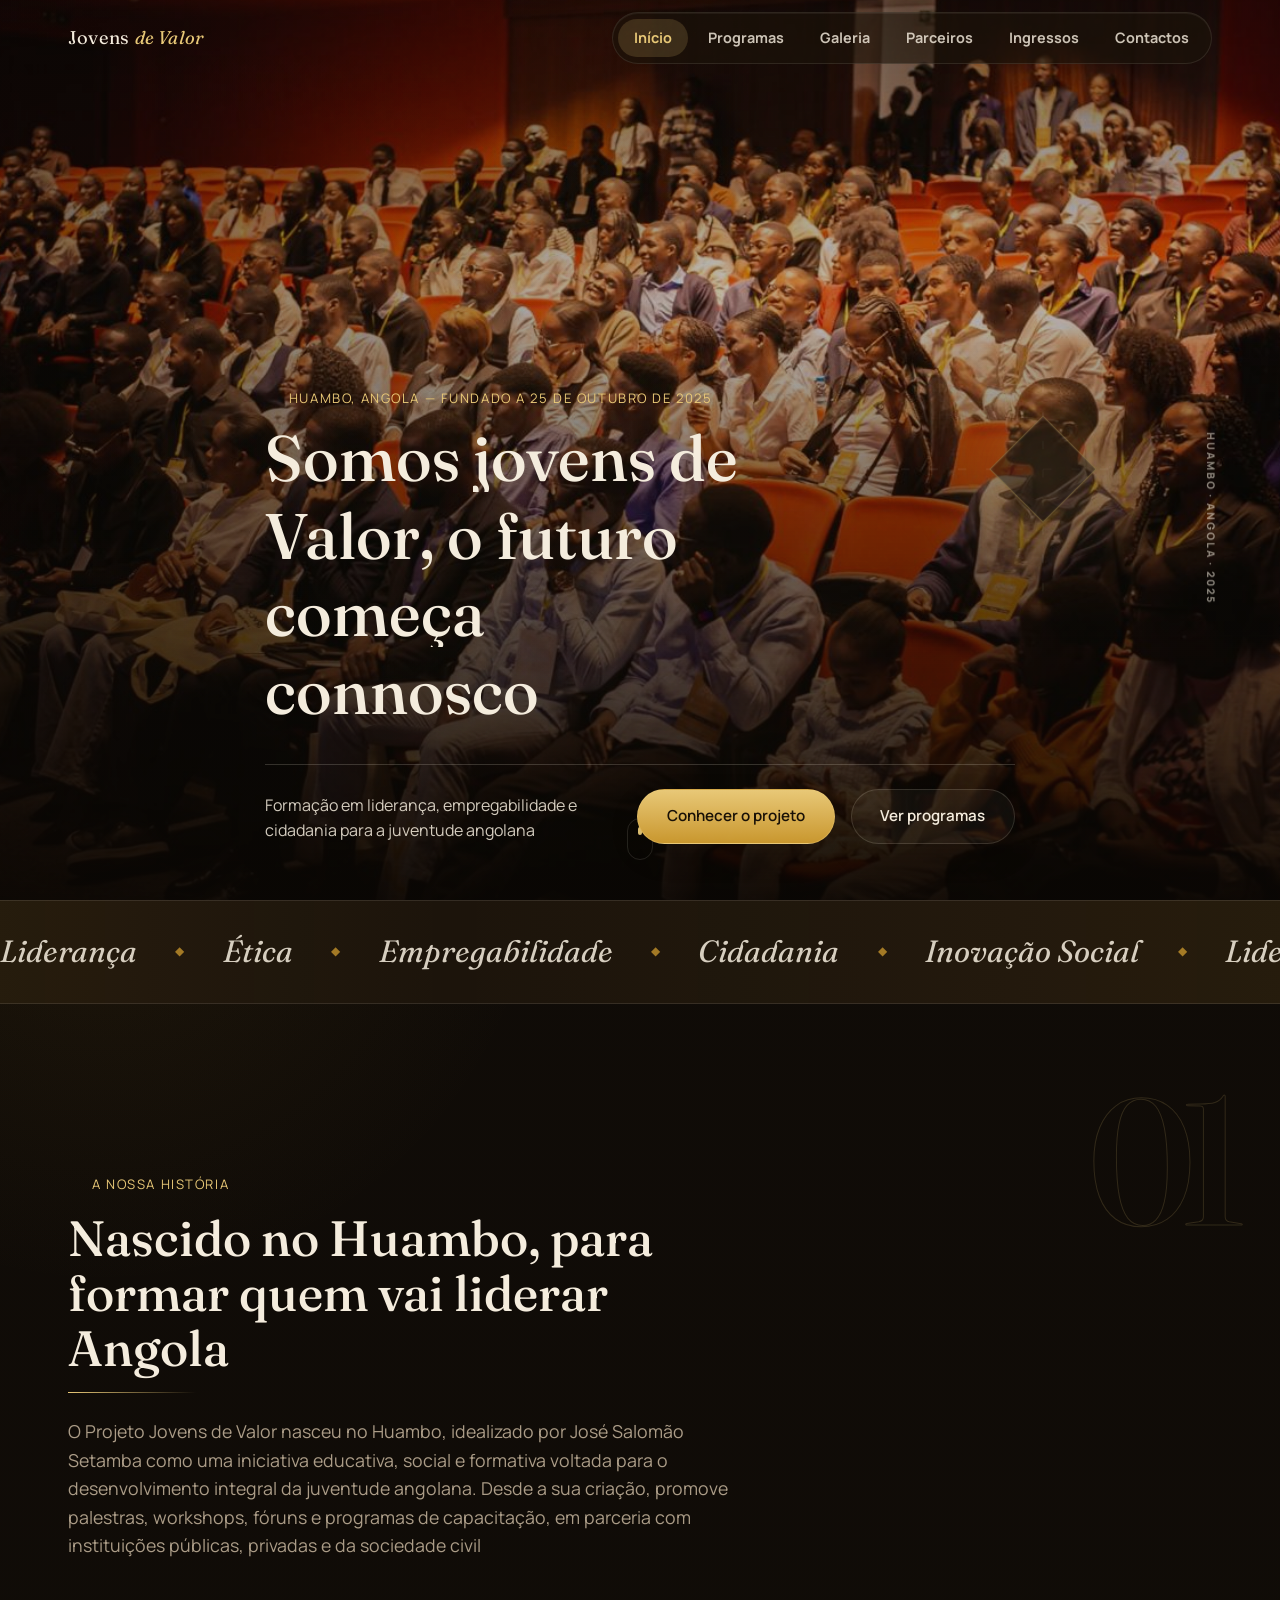
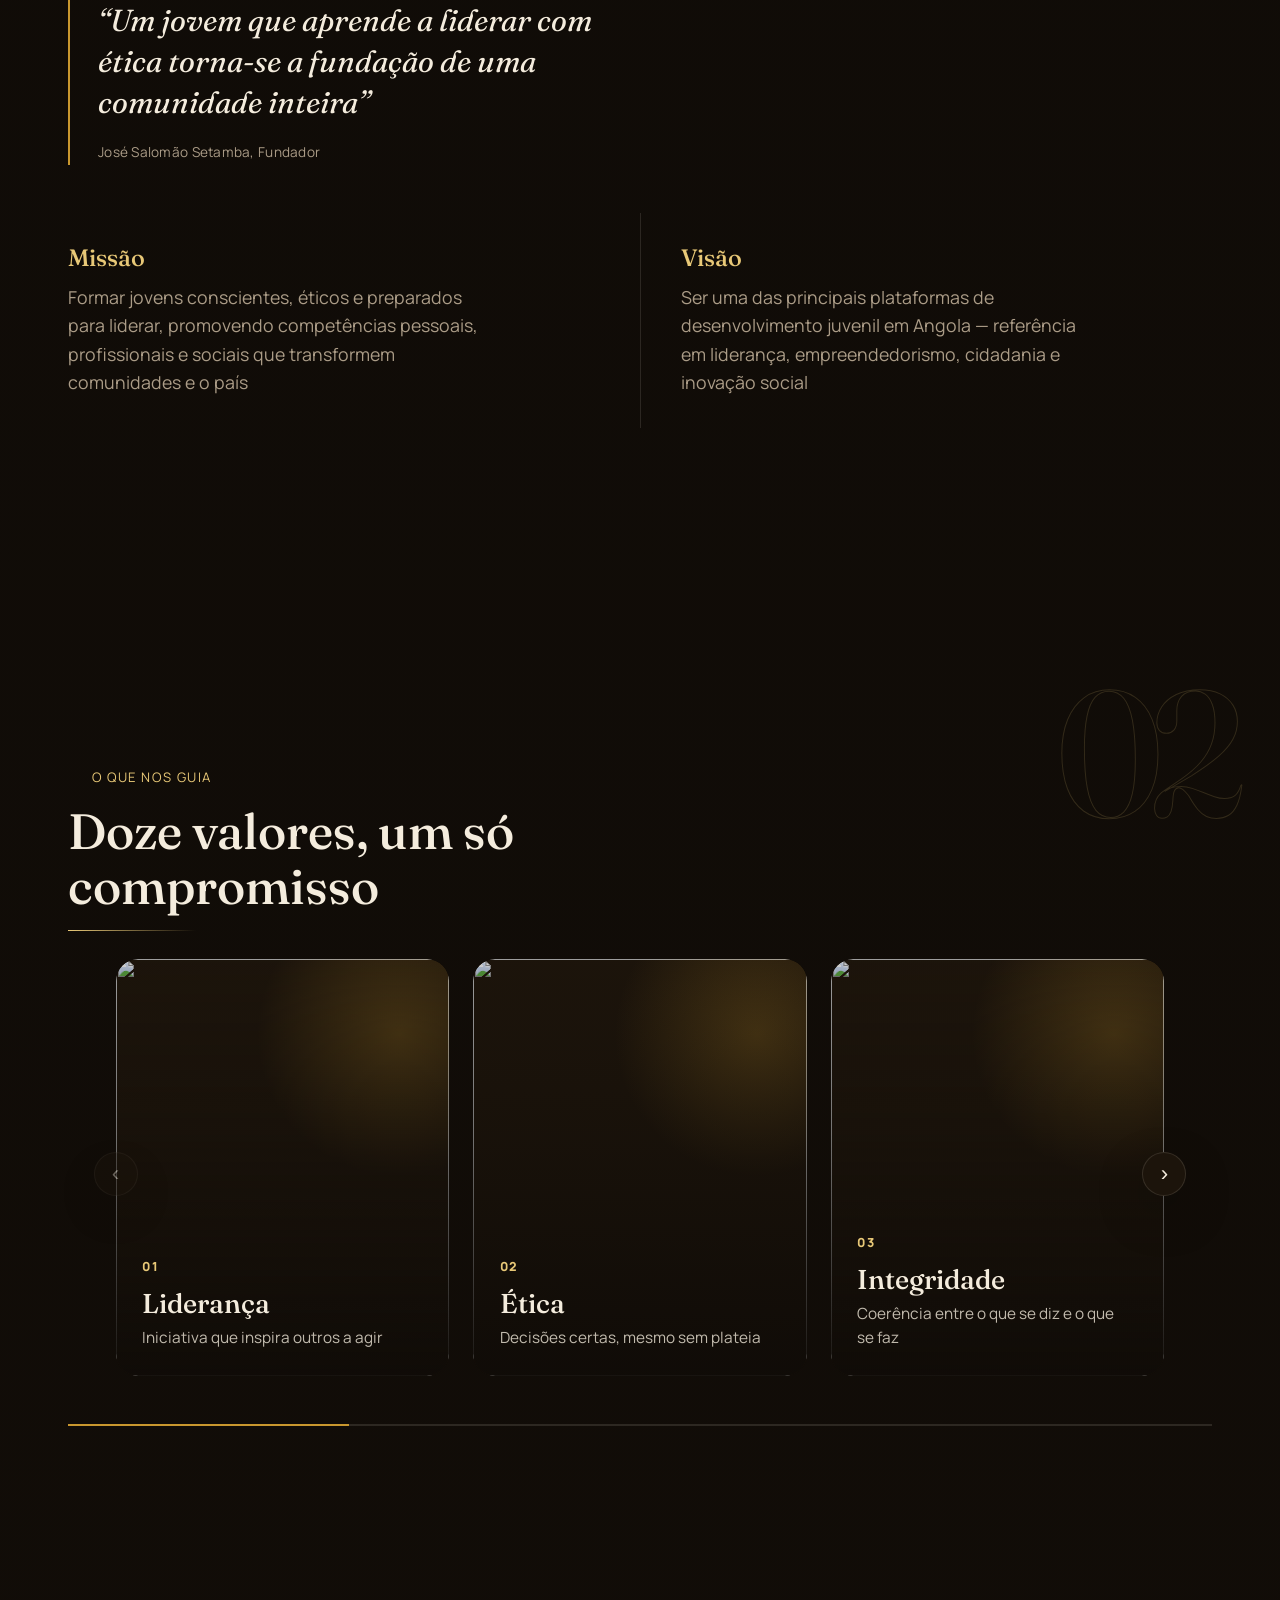
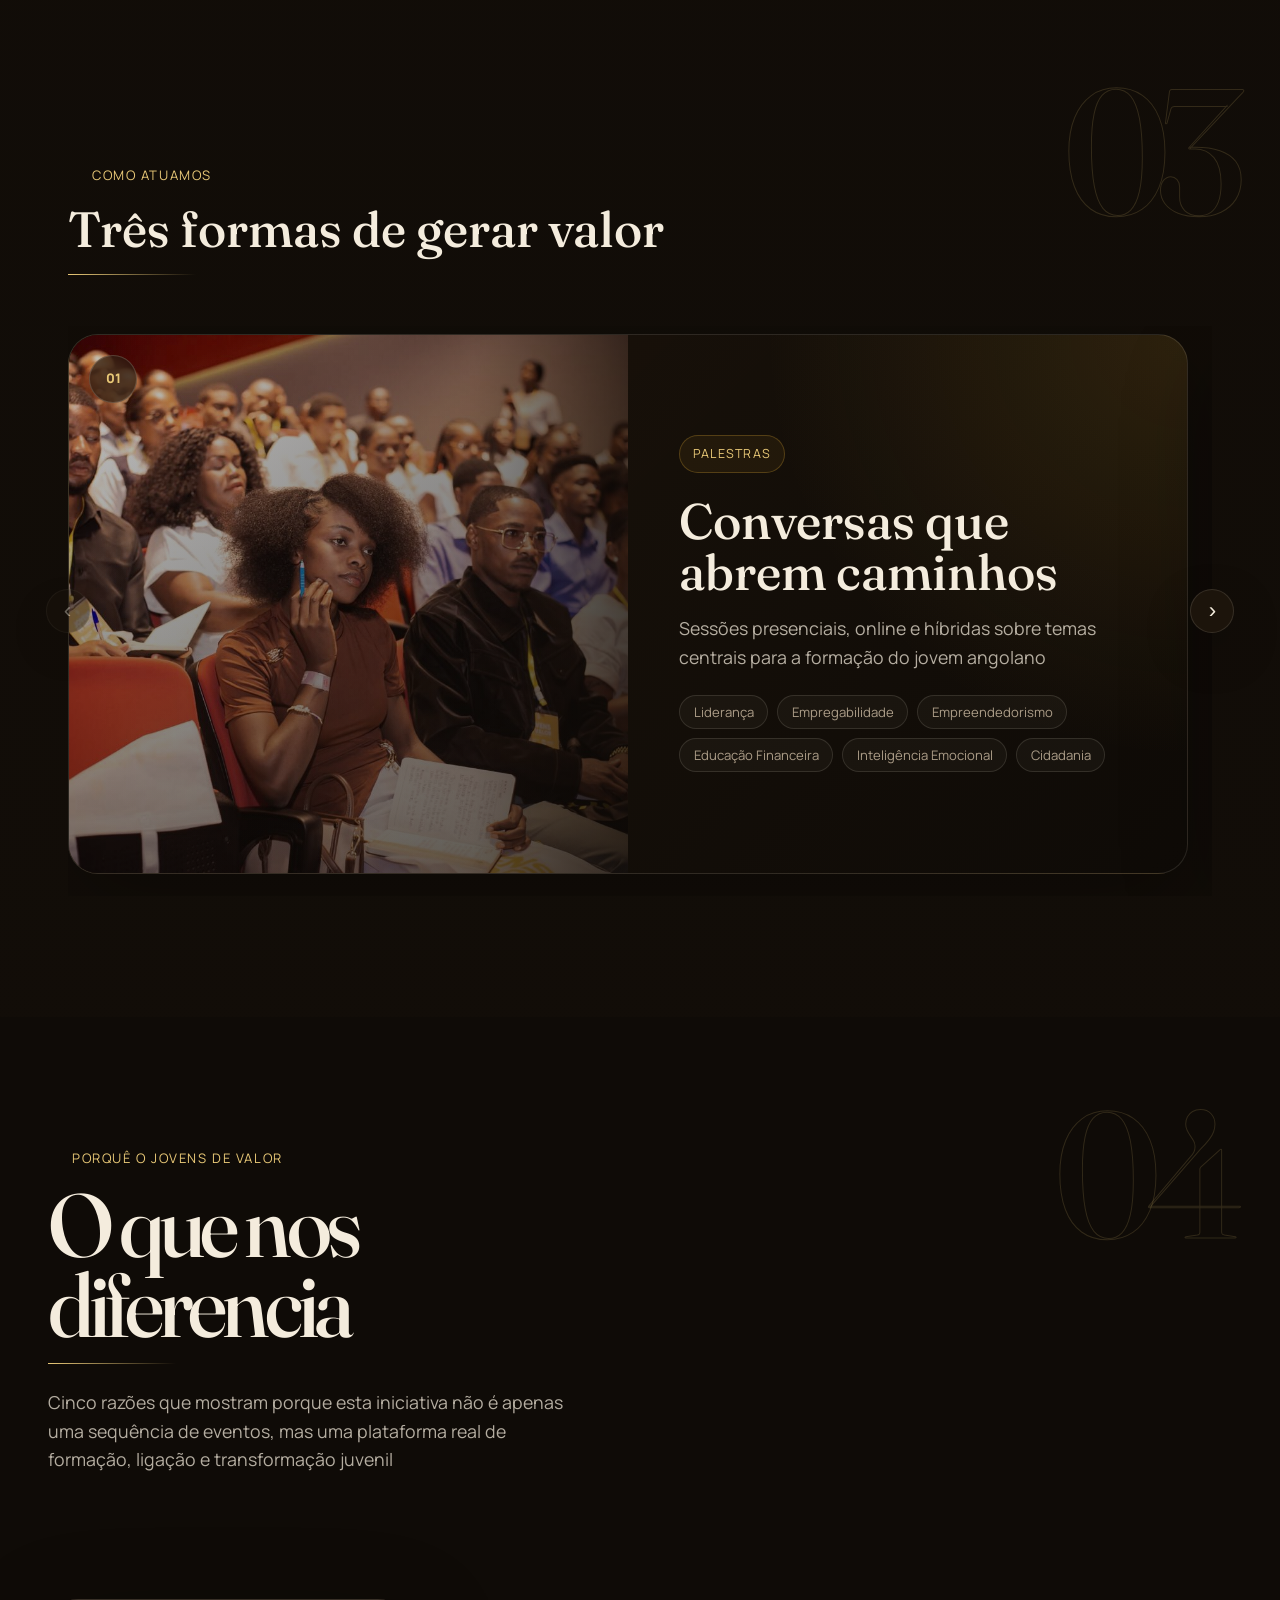
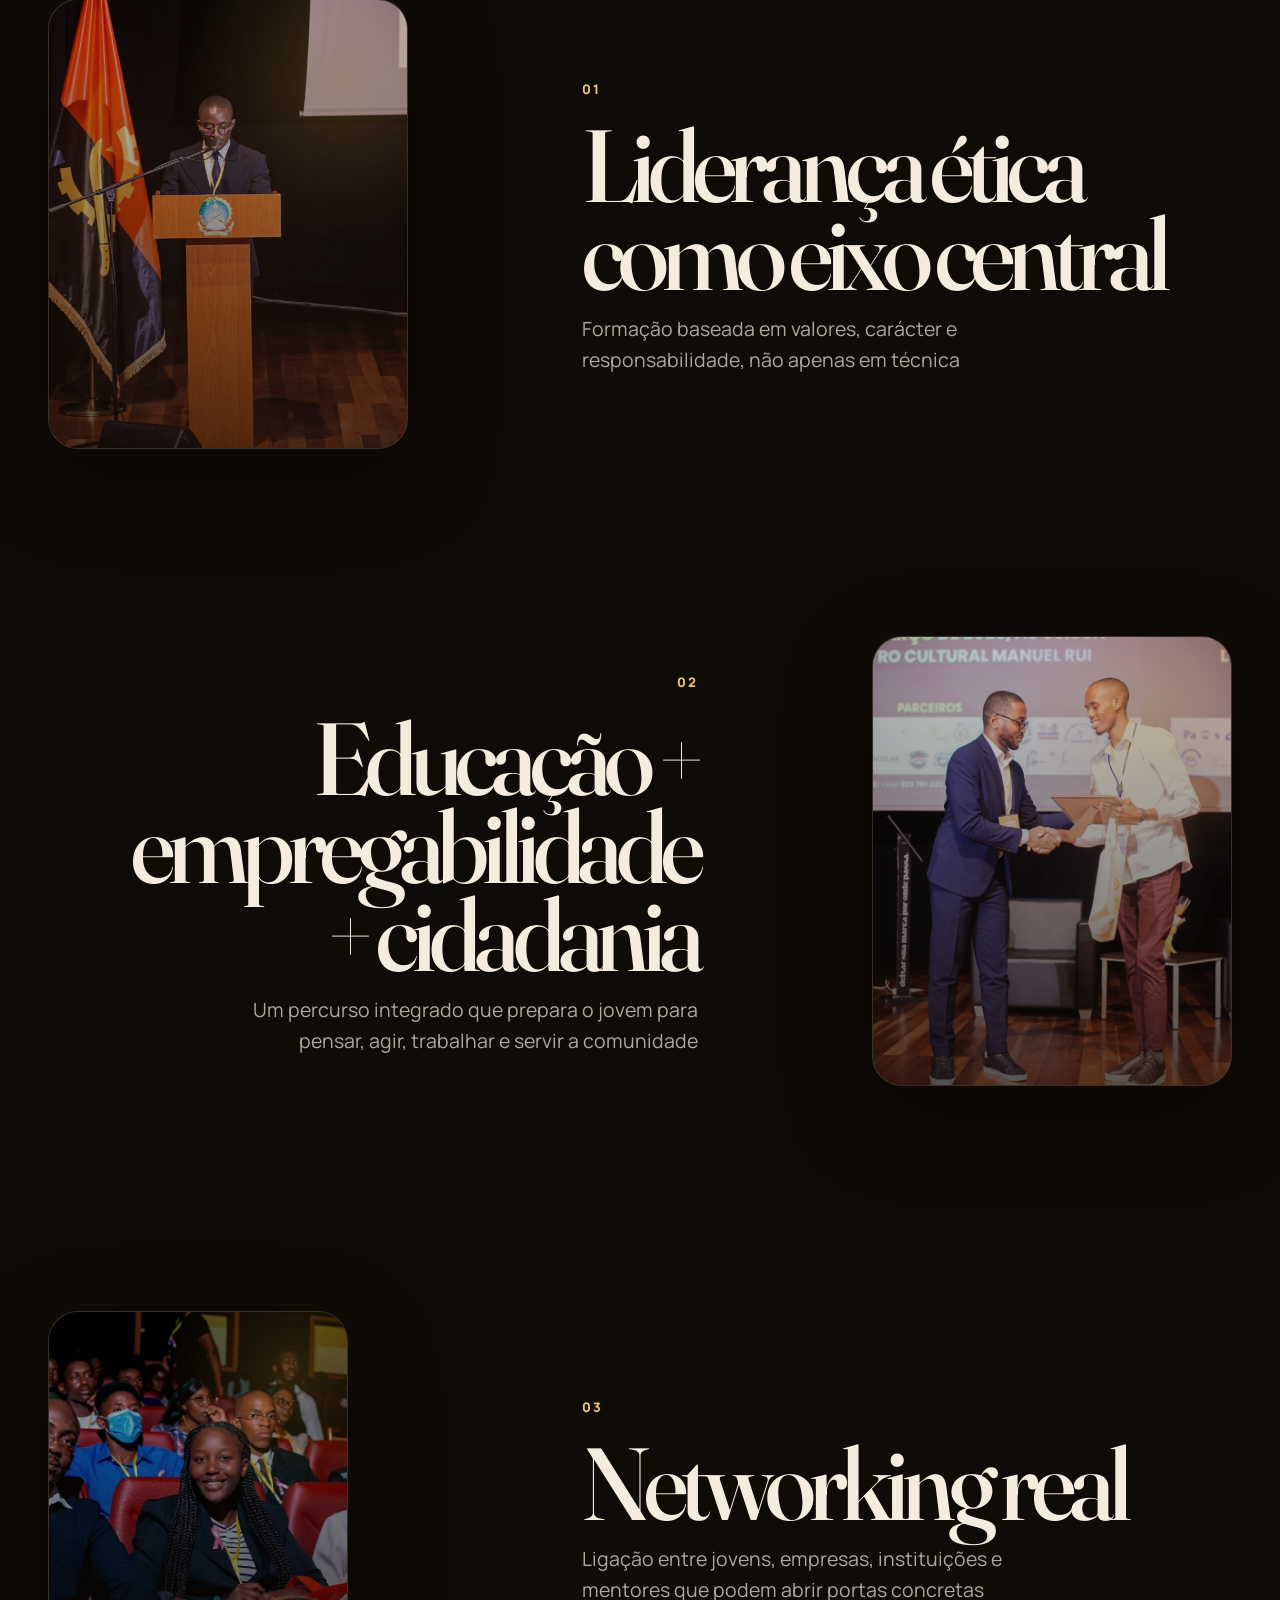
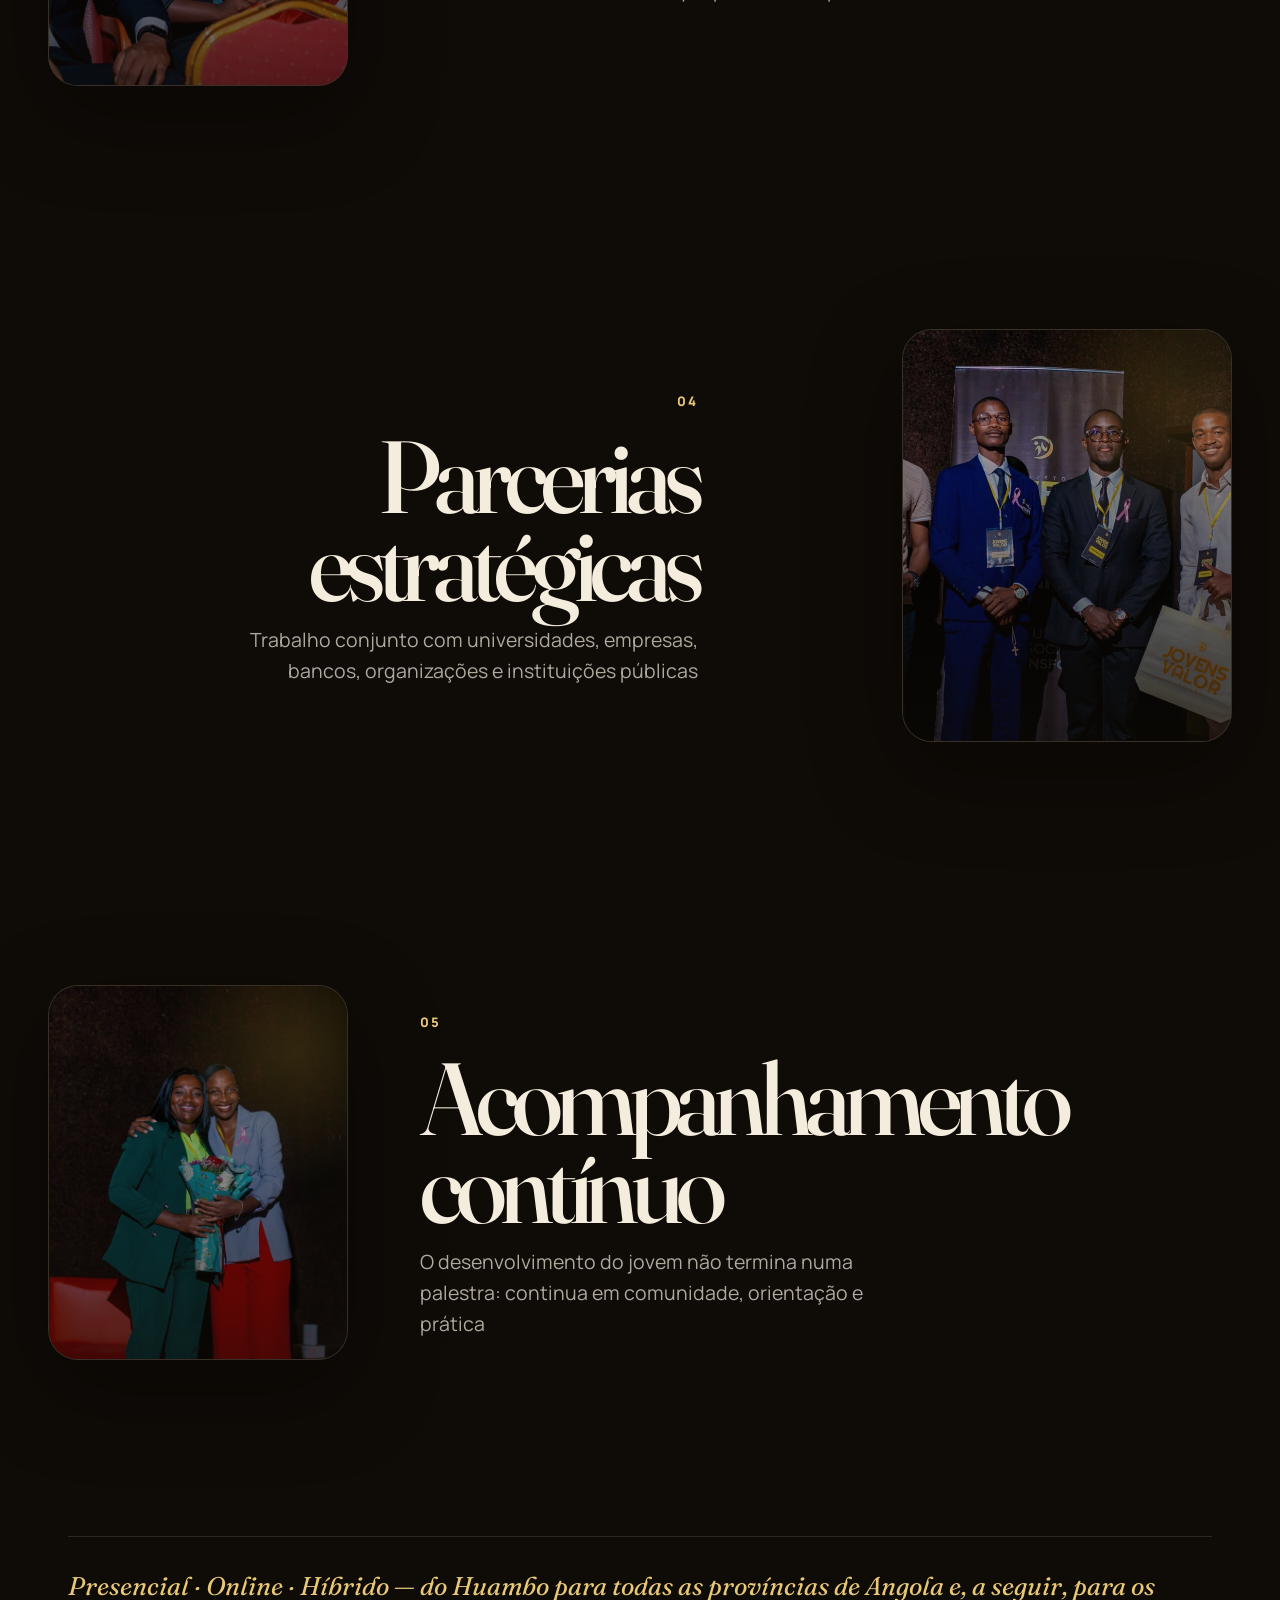
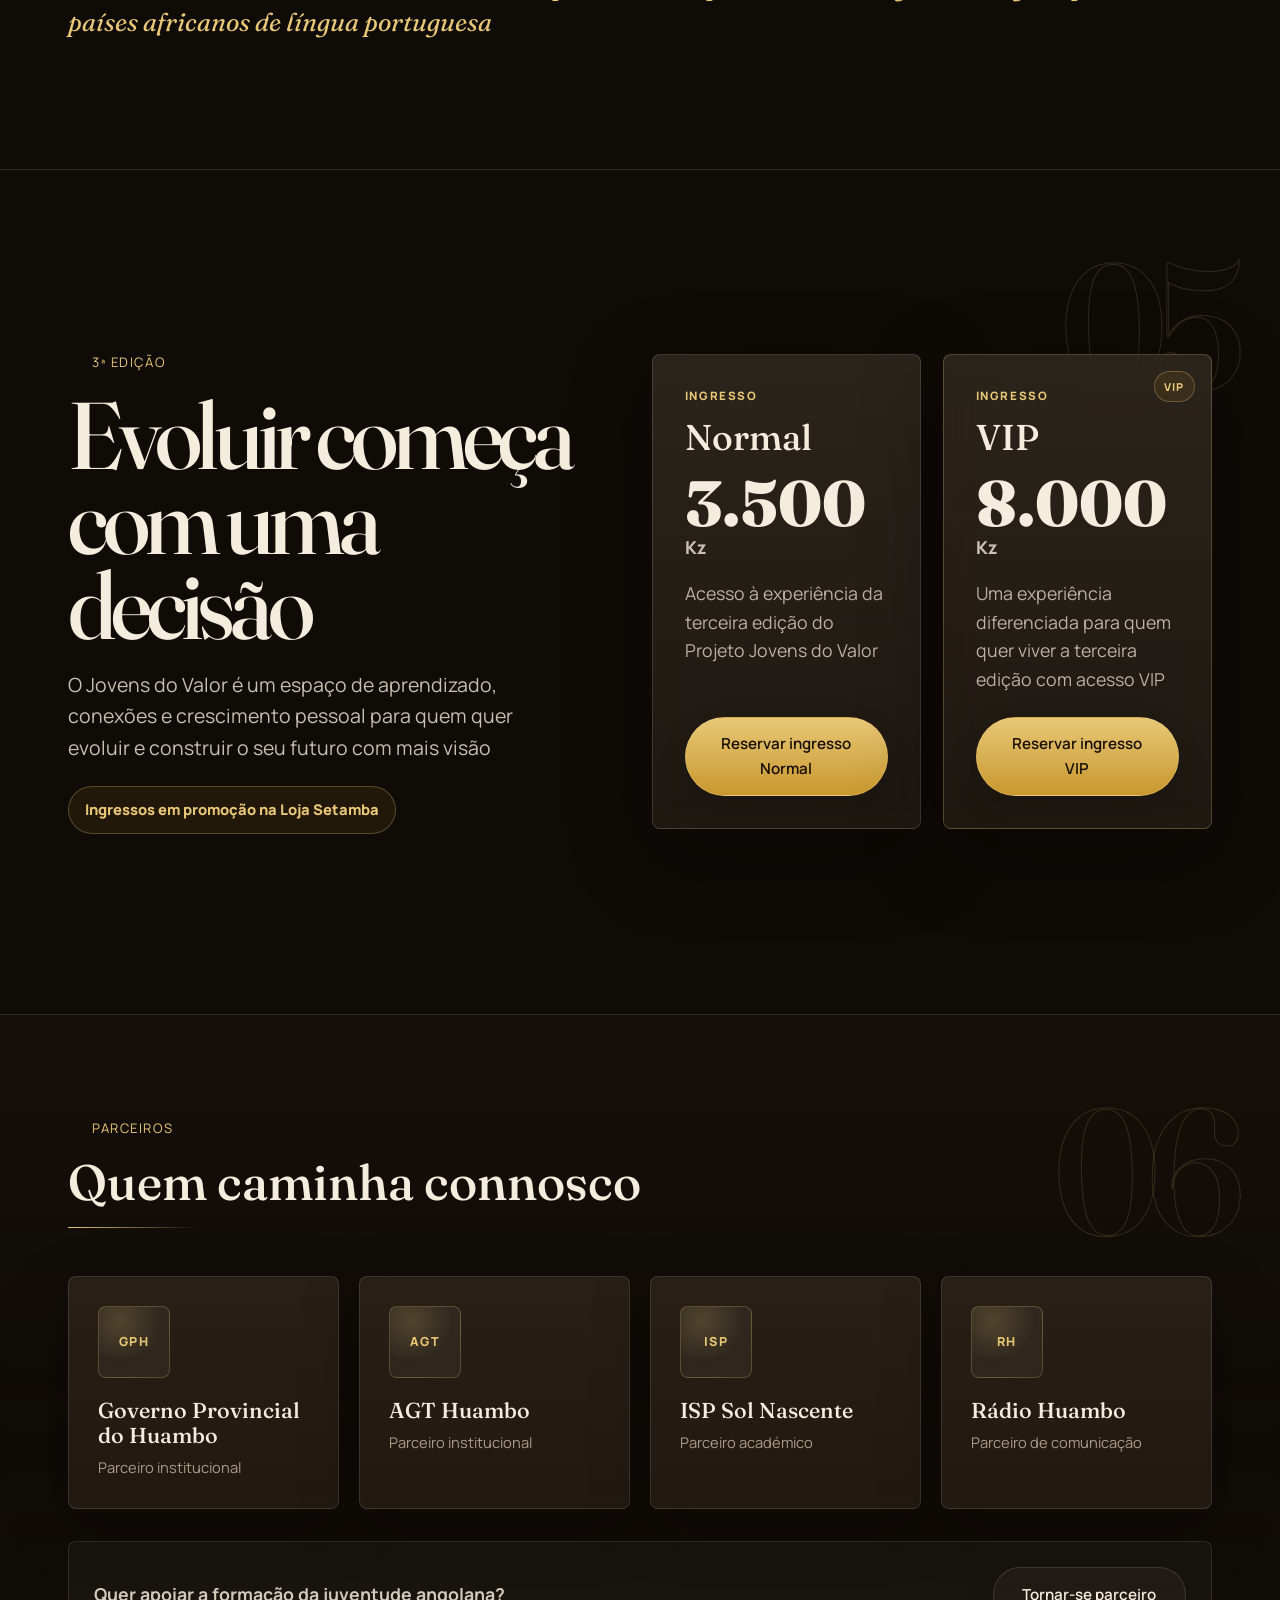
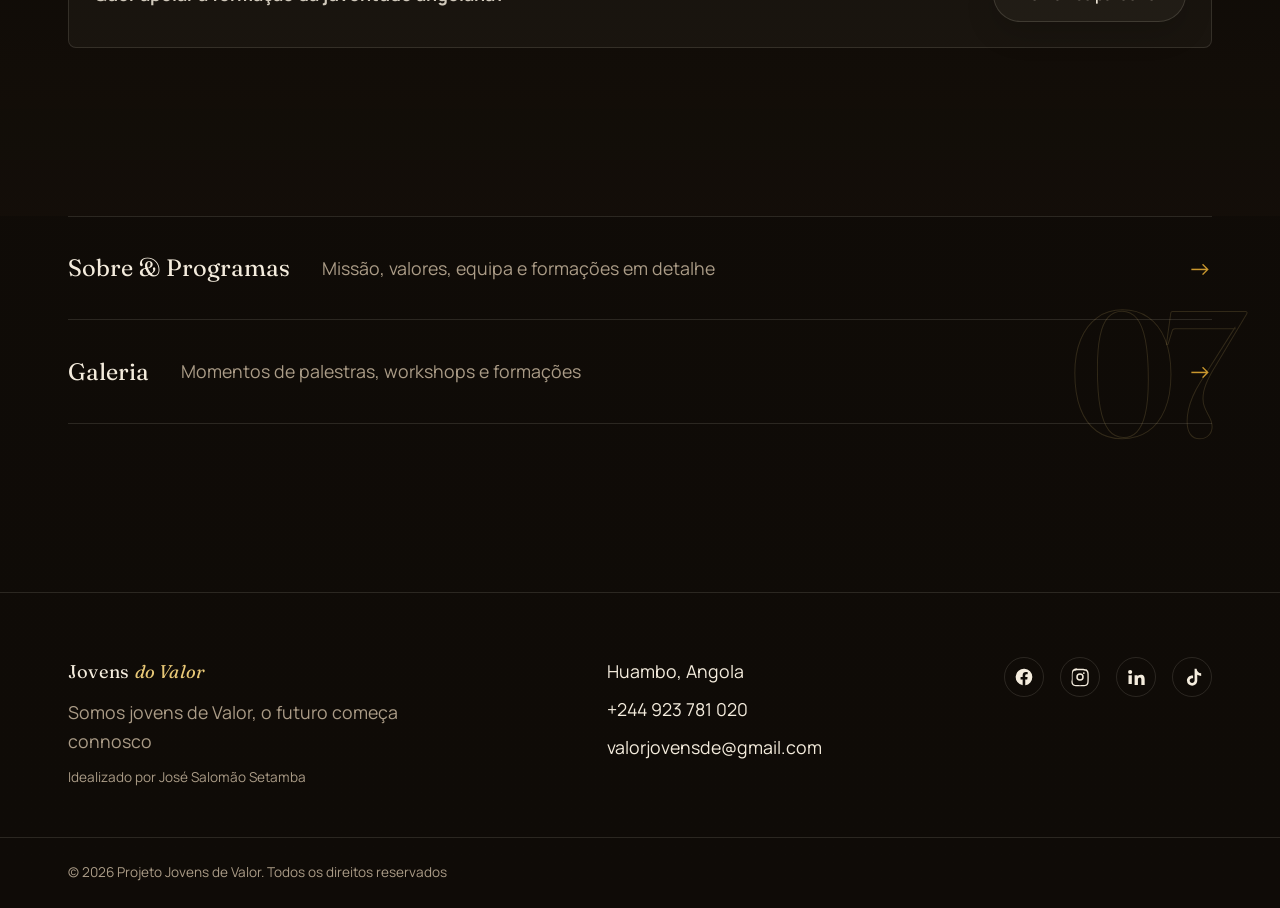
==== commit 78430238: "asd2" ====
--- a/index.html
+++ b/index.html
@@ -75,9 +75,9 @@
 
     <div class="container hero-inner">
       <p class="eyebrow eyebrow-light"><svg class="mark-icon" viewBox="0 0 40 40" aria-hidden="true"><use href="#mark"></use></svg>Huambo, Angola — fundado a 25 de Outubro de 2025</p>
-      <h1 class="hero-title" data-split>Somos jovens de Valor, o futuro começa connosco.</h1>
+      <h1 class="hero-title" data-split>Somos jovens de Valor, o futuro começa connosco</h1>
       <div class="hero-bottom-row">
-        <p class="hero-sub">Formação em liderança, empregabilidade e cidadania para a juventude angolana.</p>
+        <p class="hero-sub">Formação em liderança, empregabilidade e cidadania para a juventude angolana</p>
         <div class="hero-actions">
           <a href="#manifesto" class="btn btn-primary">Conhecer o projeto</a>
           <a href="#atuacao" class="btn btn-ghost">Ver programas</a>
@@ -135,21 +135,21 @@
     <div class="container">
       <p class="eyebrow" data-reveal><svg class="mark-icon" viewBox="0 0 40 40" aria-hidden="true"><use href="#mark"></use></svg>A nossa história</p>
       <h2 class="section-title" id="manifesto-title" data-reveal>Nascido no Huambo, para formar quem vai liderar Angola</h2>
-      <p class="manifesto-text" data-reveal>O Projeto Jovens de Valor nasceu no Huambo, idealizado por José Salomão Setamba como uma iniciativa educativa, social e formativa voltada para o desenvolvimento integral da juventude angolana. Desde a sua criação, promove palestras, workshops, fóruns e programas de capacitação, em parceria com instituições públicas, privadas e da sociedade civil.</p>
+      <p class="manifesto-text" data-reveal>O Projeto Jovens de Valor nasceu no Huambo, idealizado por José Salomão Setamba como uma iniciativa educativa, social e formativa voltada para o desenvolvimento integral da juventude angolana. Desde a sua criação, promove palestras, workshops, fóruns e programas de capacitação, em parceria com instituições públicas, privadas e da sociedade civil</p>
 
       <blockquote class="manifesto-quote" data-reveal>
-        <p>“Um jovem que aprende a liderar com ética torna-se a fundação de uma comunidade inteira.”</p>
+        <p>“Um jovem que aprende a liderar com ética torna-se a fundação de uma comunidade inteira”</p>
         <cite>José Salomão Setamba, Fundador</cite>
       </blockquote>
 
       <div class="mv-split">
         <div class="mv-item" data-reveal>
           <h3>Missão</h3>
-          <p>Formar jovens conscientes, éticos e preparados para liderar, promovendo competências pessoais, profissionais e sociais que transformem comunidades e o país.</p>
+          <p>Formar jovens conscientes, éticos e preparados para liderar, promovendo competências pessoais, profissionais e sociais que transformem comunidades e o país</p>
         </div>
         <div class="mv-item" data-reveal>
           <h3>Visão</h3>
-          <p>Ser uma das principais plataformas de desenvolvimento juvenil em Angola — referência em liderança, empreendedorismo, cidadania e inovação social.</p>
+          <p>Ser uma das principais plataformas de desenvolvimento juvenil em Angola — referência em liderança, empreendedorismo, cidadania e inovação social</p>
         </div>
       </div>
     </div>
@@ -171,7 +171,7 @@
               <div class="value-card__overlay">
                 <span class="value-card__index">01</span>
                 <h3>Liderança</h3>
-                <p>Iniciativa que inspira outros a agir.</p>
+                <p>Iniciativa que inspira outros a agir</p>
               </div>
             </div>
           </article></li>
@@ -181,7 +181,7 @@
               <div class="value-card__overlay">
                 <span class="value-card__index">02</span>
                 <h3>Ética</h3>
-                <p>Decisões certas, mesmo sem plateia.</p>
+                <p>Decisões certas, mesmo sem plateia</p>
               </div>
             </div>
           </article></li>
@@ -191,7 +191,7 @@
               <div class="value-card__overlay">
                 <span class="value-card__index">03</span>
                 <h3>Integridade</h3>
-                <p>Coerência entre o que se diz e o que se faz.</p>
+                <p>Coerência entre o que se diz e o que se faz</p>
               </div>
             </div>
           </article></li>
@@ -201,7 +201,7 @@
               <div class="value-card__overlay">
                 <span class="value-card__index">04</span>
                 <h3>Respeito</h3>
-                <p>Reconhecer o valor em cada pessoa.</p>
+                <p>Reconhecer o valor em cada pessoa</p>
               </div>
             </div>
           </article></li>
@@ -211,7 +211,7 @@
               <div class="value-card__overlay">
                 <span class="value-card__index">05</span>
                 <h3>Excelência</h3>
-                <p>Rigor em cada detalhe do que se entrega.</p>
+                <p>Rigor em cada detalhe do que se entrega</p>
               </div>
             </div>
           </article></li>
@@ -221,7 +221,7 @@
               <div class="value-card__overlay">
                 <span class="value-card__index">06</span>
                 <h3>Responsabilidade Social</h3>
-                <p>Compromisso com o bem comum.</p>
+                <p>Compromisso com o bem comum</p>
               </div>
             </div>
           </article></li>
@@ -231,7 +231,7 @@
               <div class="value-card__overlay">
                 <span class="value-card__index">07</span>
                 <h3>Solidariedade</h3>
-                <p>Crescer é também erguer o outro.</p>
+                <p>Crescer é também erguer o outro</p>
               </div>
             </div>
           </article></li>
@@ -241,7 +241,7 @@
               <div class="value-card__overlay">
                 <span class="value-card__index">08</span>
                 <h3>Inclusão</h3>
-                <p>Espaço para todas as vozes.</p>
+                <p>Espaço para todas as vozes</p>
               </div>
             </div>
           </article></li>
@@ -251,7 +251,7 @@
               <div class="value-card__overlay">
                 <span class="value-card__index">09</span>
                 <h3>Cooperação</h3>
-                <p>Resultados que se constroem em equipa.</p>
+                <p>Resultados que se constroem em equipa</p>
               </div>
             </div>
           </article></li>
@@ -261,7 +261,7 @@
               <div class="value-card__overlay">
                 <span class="value-card__index">10</span>
                 <h3>Desenvolvimento Humano</h3>
-                <p>Formar a pessoa, não só o profissional.</p>
+                <p>Formar a pessoa, não só o profissional</p>
               </div>
             </div>
           </article></li>
@@ -271,7 +271,7 @@
               <div class="value-card__overlay">
                 <span class="value-card__index">11</span>
                 <h3>Inovação</h3>
-                <p>Novas respostas para desafios reais.</p>
+                <p>Novas respostas para desafios reais</p>
               </div>
             </div>
           </article></li>
@@ -281,7 +281,7 @@
               <div class="value-card__overlay">
                 <span class="value-card__index">12</span>
                 <h3>Compromisso</h3>
-                <p>Presença que não falha.</p>
+                <p>Presença que não falha</p>
               </div>
             </div>
           </article></li>
@@ -316,7 +316,7 @@
             <div class="slide-panel">
               <span class="slide-tag">Palestras</span>
               <h3>Conversas que abrem caminhos</h3>
-              <p>Sessões presenciais, online e híbridas sobre temas centrais para a formação do jovem angolano.</p>
+              <p>Sessões presenciais, online e híbridas sobre temas centrais para a formação do jovem angolano</p>
               <ul class="topic-list">
                 <li>Liderança</li><li>Empregabilidade</li><li>Empreendedorismo</li><li>Educação Financeira</li><li>Inteligência Emocional</li><li>Cidadania</li>
               </ul>
@@ -332,7 +332,7 @@
             <div class="slide-panel">
               <span class="slide-tag">Workshops</span>
               <h3>Prática para o mundo real</h3>
-              <p>Formatos práticos e participativos, focados em competências imediatamente aplicáveis.</p>
+              <p>Formatos práticos e participativos, focados em competências imediatamente aplicáveis</p>
               <ul class="topic-list">
                 <li>Liderança prática</li><li>Elaboração de CV</li><li>LinkedIn profissional</li><li>Entrevistas de emprego</li><li>Comunicação e oratória</li><li>Ferramentas digitais</li>
               </ul>
@@ -348,7 +348,7 @@
             <div class="slide-panel">
               <span class="slide-tag">Formações Profissionais</span>
               <h3>Capacitação alinhada ao mercado</h3>
-              <p>Programas estruturados, sempre alinhados às necessidades reais do mercado de trabalho.</p>
+              <p>Programas estruturados, sempre alinhados às necessidades reais do mercado de trabalho</p>
               <ul class="topic-list">
                 <li>Liderança</li><li>Empregabilidade</li><li>Soft skills</li><li>Empreendedorismo</li><li>Gestão</li>
               </ul>
@@ -378,7 +378,7 @@
       <h2 class="section-title" id="porque-title" data-reveal>O que nos diferencia</h2>
       <p class="porque-parallax__intro" data-reveal>
         Cinco razões que mostram porque esta iniciativa não é apenas uma sequência de eventos,
-        mas uma plataforma real de formação, ligação e transformação juvenil.
+        mas uma plataforma real de formação, ligação e transformação juvenil
       </p>
     </div>
 
@@ -390,7 +390,7 @@
         <div class="impact-row__text">
           <span>01</span>
           <h3>Liderança ética como eixo central</h3>
-          <p>Formação baseada em valores, carácter e responsabilidade, não apenas em técnica.</p>
+          <p>Formação baseada em valores, carácter e responsabilidade, não apenas em técnica</p>
         </div>
       </article>
 
@@ -401,7 +401,7 @@
         <div class="impact-row__text">
           <span>02</span>
           <h3>Educação + empregabilidade + cidadania</h3>
-          <p>Um percurso integrado que prepara o jovem para pensar, agir, trabalhar e servir a comunidade.</p>
+          <p>Um percurso integrado que prepara o jovem para pensar, agir, trabalhar e servir a comunidade</p>
         </div>
       </article>
 
@@ -412,7 +412,7 @@
         <div class="impact-row__text">
           <span>03</span>
           <h3>Networking real</h3>
-          <p>Ligação entre jovens, empresas, instituições e mentores que podem abrir portas concretas.</p>
+          <p>Ligação entre jovens, empresas, instituições e mentores que podem abrir portas concretas</p>
         </div>
       </article>
 
@@ -423,7 +423,7 @@
         <div class="impact-row__text">
           <span>04</span>
           <h3>Parcerias estratégicas</h3>
-          <p>Trabalho conjunto com universidades, empresas, bancos, organizações e instituições públicas.</p>
+          <p>Trabalho conjunto com universidades, empresas, bancos, organizações e instituições públicas</p>
         </div>
       </article>
 
@@ -434,14 +434,14 @@
         <div class="impact-row__text">
           <span>05</span>
           <h3>Acompanhamento contínuo</h3>
-          <p>O desenvolvimento do jovem não termina numa palestra: continua em comunidade, orientação e prática.</p>
+          <p>O desenvolvimento do jovem não termina numa palestra: continua em comunidade, orientação e prática</p>
         </div>
       </article>
     </div>
 
     <div class="container">
       <p class="diff-banner porque-parallax__banner" data-reveal>
-        Presencial · Online · Híbrido — do Huambo para todas as províncias de Angola e, a seguir, para os países africanos de língua portuguesa.
+        Presencial · Online · Híbrido — do Huambo para todas as províncias de Angola e, a seguir, para os países africanos de língua portuguesa
       </p>
     </div>
   </section>
@@ -468,16 +468,16 @@
           <svg class="mark-icon" viewBox="0 0 40 40" aria-hidden="true"><use href="#mark"></use></svg>
           3ª edição
         </p>
-        <h2 class="third-edition__title" id="third-edition-title">Evoluir começa com uma decisão.</h2>
-        <p class="third-edition__description">O Jovens do Valor é um espaço de aprendizado, conexões e crescimento pessoal para quem quer evoluir e construir o seu futuro com mais visão.</p>
-        <p class="third-edition__promotion">Ingressos em promoção na Loja Setamba.</p>
+        <h2 class="third-edition__title" id="third-edition-title">Evoluir começa com uma decisão</h2>
+        <p class="third-edition__description">O Jovens do Valor é um espaço de aprendizado, conexões e crescimento pessoal para quem quer evoluir e construir o seu futuro com mais visão</p>
+        <p class="third-edition__promotion">Ingressos em promoção na Loja Setamba</p>
       </div>
       <div class="ticket-grid" aria-label="Ingressos da terceira edição">
         <article class="ticket-card signature-surface" data-ticket-card="normal">
           <p class="ticket-card__label">Ingresso</p>
           <h3>Normal</h3>
           <p class="ticket-card__price"><span>3.500</span> Kz</p>
-          <p class="ticket-card__description">Acesso à experiência da terceira edição do Projeto Jovens do Valor.</p>
+          <p class="ticket-card__description">Acesso à experiência da terceira edição do Projeto Jovens do Valor</p>
           <a class="btn btn-primary ticket-card__button magnetic" href="https://wa.me/244923781020?text=Ol%C3%A1%2C%20gostaria%20de%20reservar%20um%20ingresso%20Normal%20para%20a%203%C2%AA%20edi%C3%A7%C3%A3o%20do%20Projeto%20Jovens%20do%20Valor%2C%20no%20valor%20promocional%20de%203.500%20Kz.%20Podem%20enviar-me%20as%20informa%C3%A7%C3%B5es%20para%20pagamento%20e%20levantamento%20na%20Loja%20Setamba%3F" target="_blank" rel="noopener noreferrer" aria-label="Reservar ingresso Normal pelo WhatsApp">Reservar ingresso Normal</a>
         </article>
         <article class="ticket-card ticket-card--vip signature-surface" data-ticket-card="vip">
@@ -485,7 +485,7 @@
           <p class="ticket-card__label">Ingresso</p>
           <h3>VIP</h3>
           <p class="ticket-card__price"><span>8.000</span> Kz</p>
-          <p class="ticket-card__description">Uma experiência diferenciada para quem quer viver a terceira edição com acesso VIP.</p>
+          <p class="ticket-card__description">Uma experiência diferenciada para quem quer viver a terceira edição com acesso VIP</p>
           <a class="btn btn-primary ticket-card__button magnetic" href="https://wa.me/244923781020?text=Ol%C3%A1%2C%20gostaria%20de%20reservar%20um%20ingresso%20VIP%20para%20a%203%C2%AA%20edi%C3%A7%C3%A3o%20do%20Projeto%20Jovens%20do%20Valor%2C%20no%20valor%20promocional%20de%208.000%20Kz.%20Podem%20enviar-me%20as%20informa%C3%A7%C3%B5es%20para%20pagamento%20e%20levantamento%20na%20Loja%20Setamba%3F" target="_blank" rel="noopener noreferrer" aria-label="Reservar ingresso VIP pelo WhatsApp">Reservar ingresso VIP</a>
         </article>
       </div>
@@ -549,12 +549,12 @@
     <div class="container">
       <a href="sobre-programas.html" class="explorar-row" data-reveal>
         <span class="explorar-title">Sobre &amp; Programas</span>
-        <span class="explorar-desc">Missão, valores, equipa e formações em detalhe.</span>
+        <span class="explorar-desc">Missão, valores, equipa e formações em detalhe</span>
         <span class="explorar-arrow" aria-hidden="true">→</span>
       </a>
       <a href="galeria.html" class="explorar-row" data-reveal>
         <span class="explorar-title">Galeria</span>
-        <span class="explorar-desc">Momentos de palestras, workshops e formações.</span>
+        <span class="explorar-desc">Momentos de palestras, workshops e formações</span>
         <span class="explorar-arrow" aria-hidden="true">→</span>
       </a>
     </div>
@@ -566,7 +566,7 @@
   <div class="container footer-inner">
     <div class="footer-brand">
       <span class="brand-name">Jovens<em>do Valor</em></span>
-      <p>Somos jovens de Valor, o futuro começa connosco.</p>
+      <p>Somos jovens de Valor, o futuro começa connosco</p>
       <p class="footer-founder">Idealizado por José Salomão Setamba</p>
     </div>
 
@@ -594,7 +594,7 @@
 
   <div class="footer-bottom">
     <div class="container">
-      <p>© 2026 Projeto Jovens de Valor. Todos os direitos reservados.</p>
+      <p>© 2026 Projeto Jovens de Valor. Todos os direitos reservados</p>
     </div>
   </div>
 </footer>
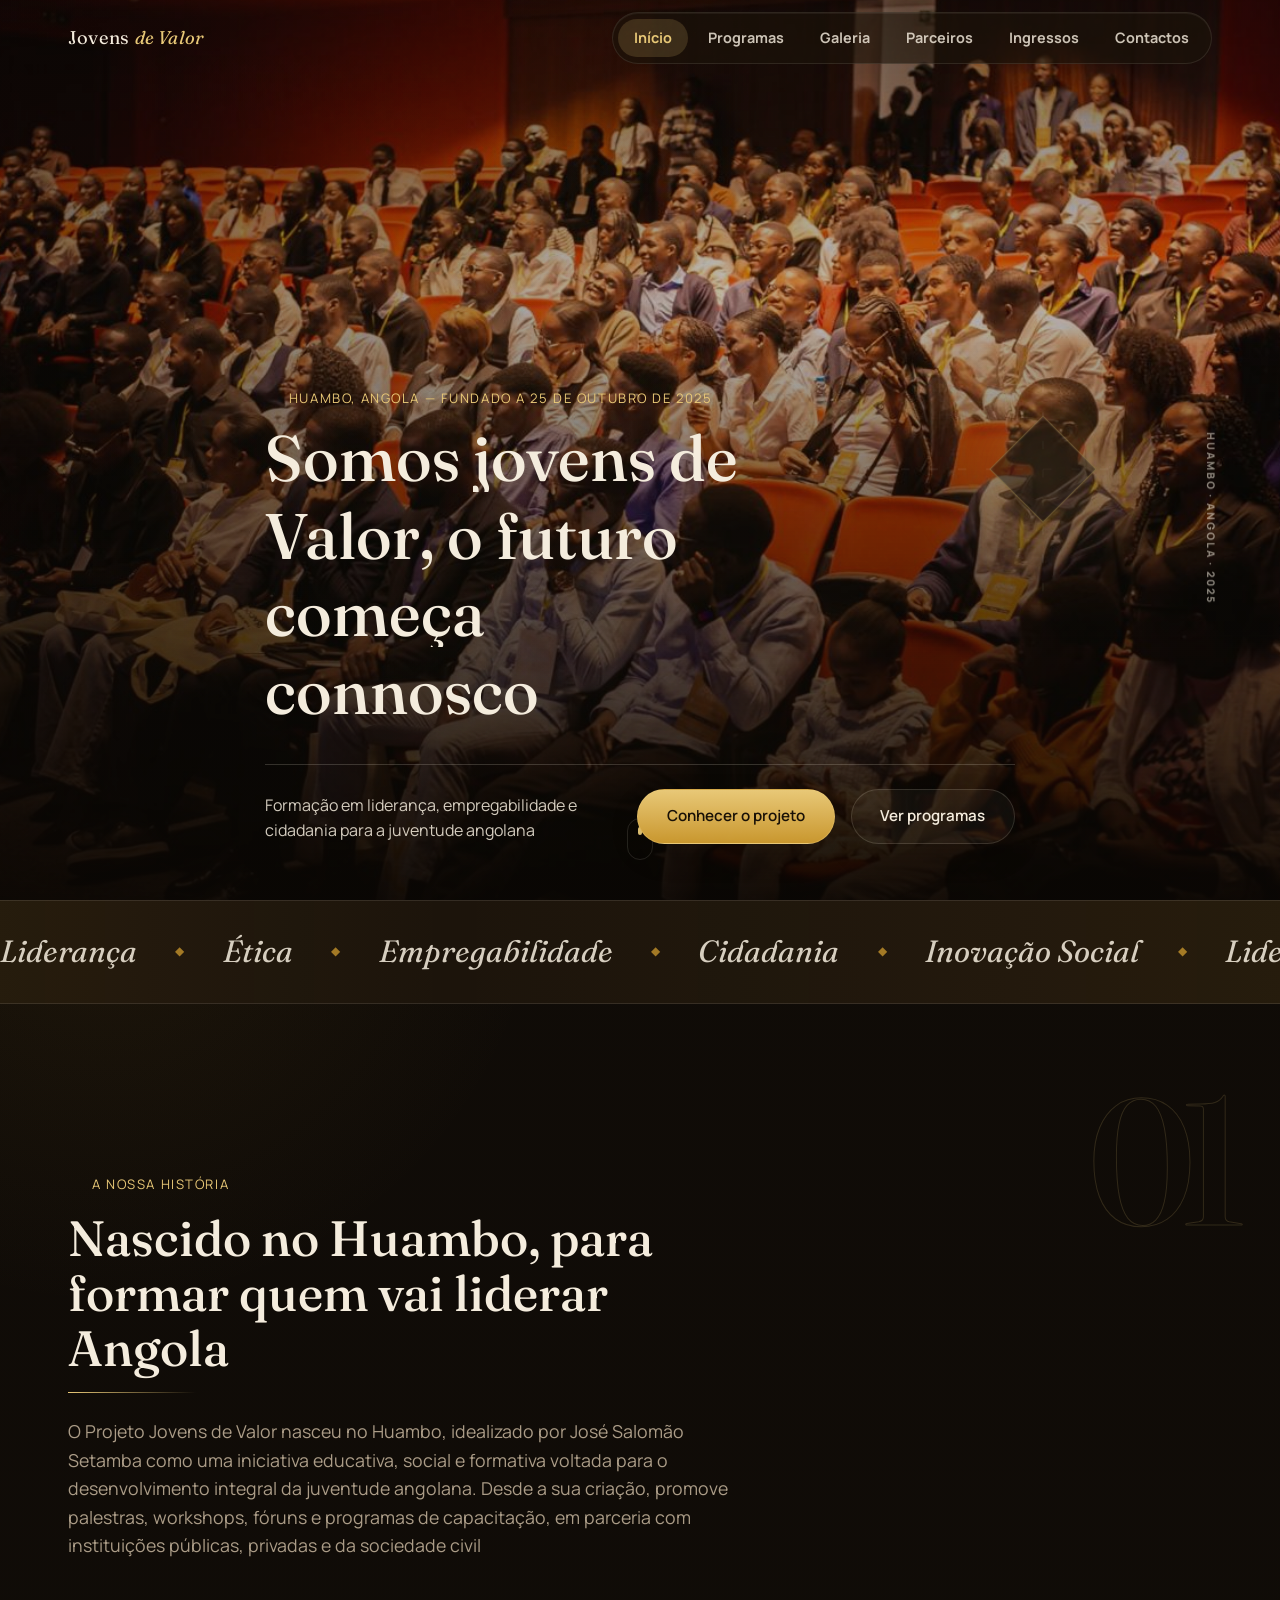
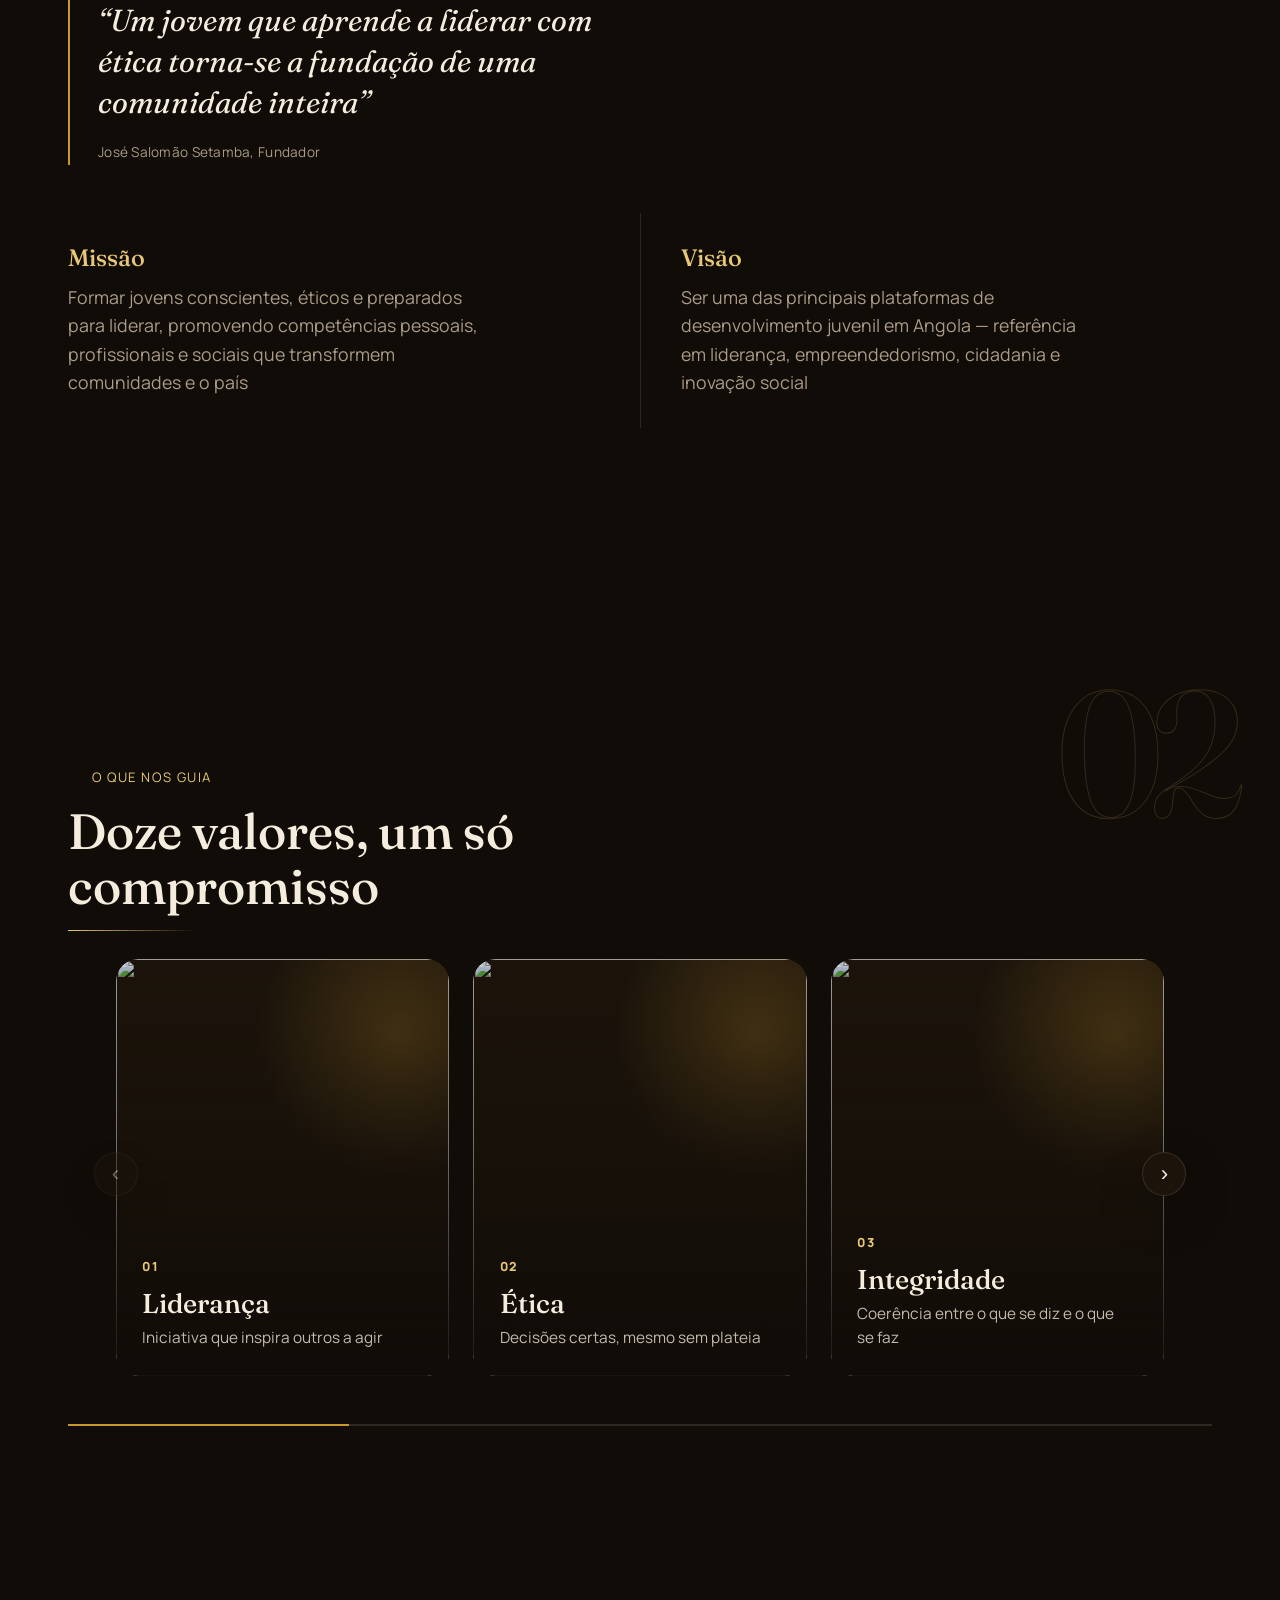
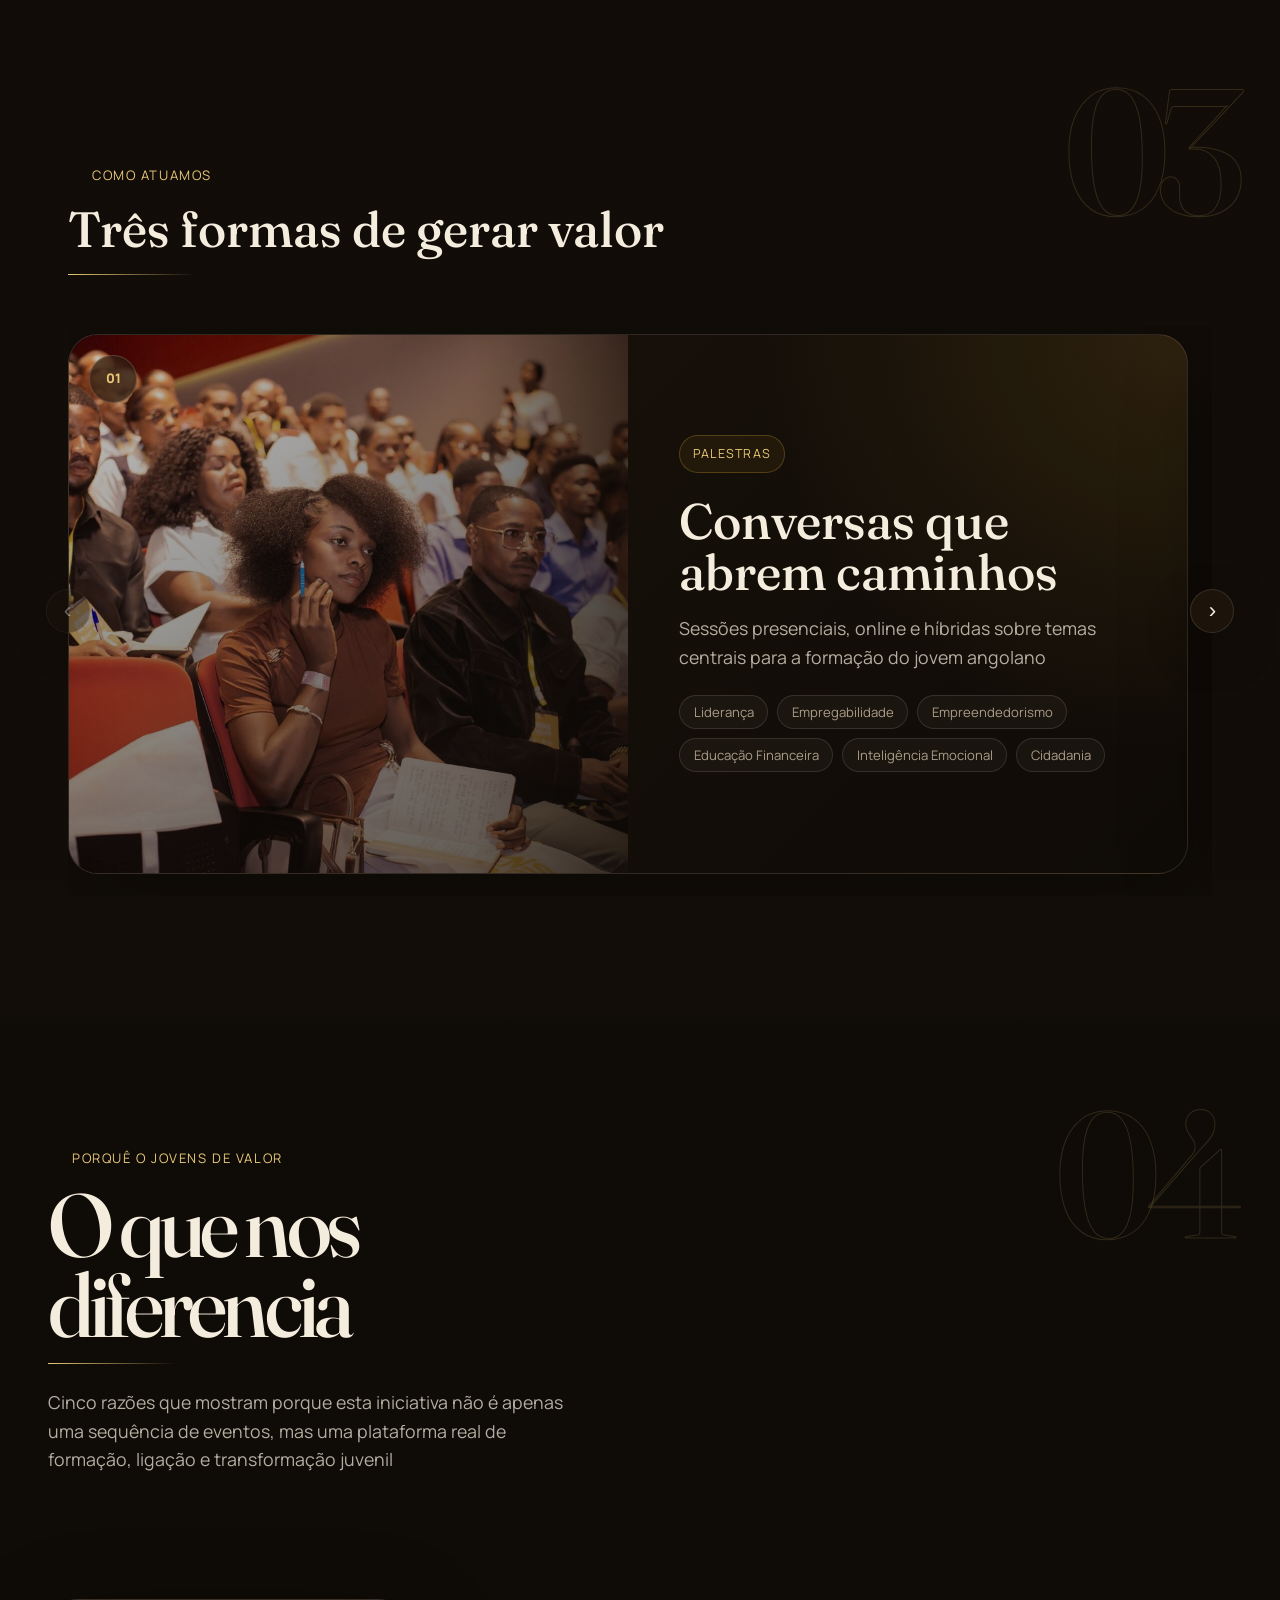
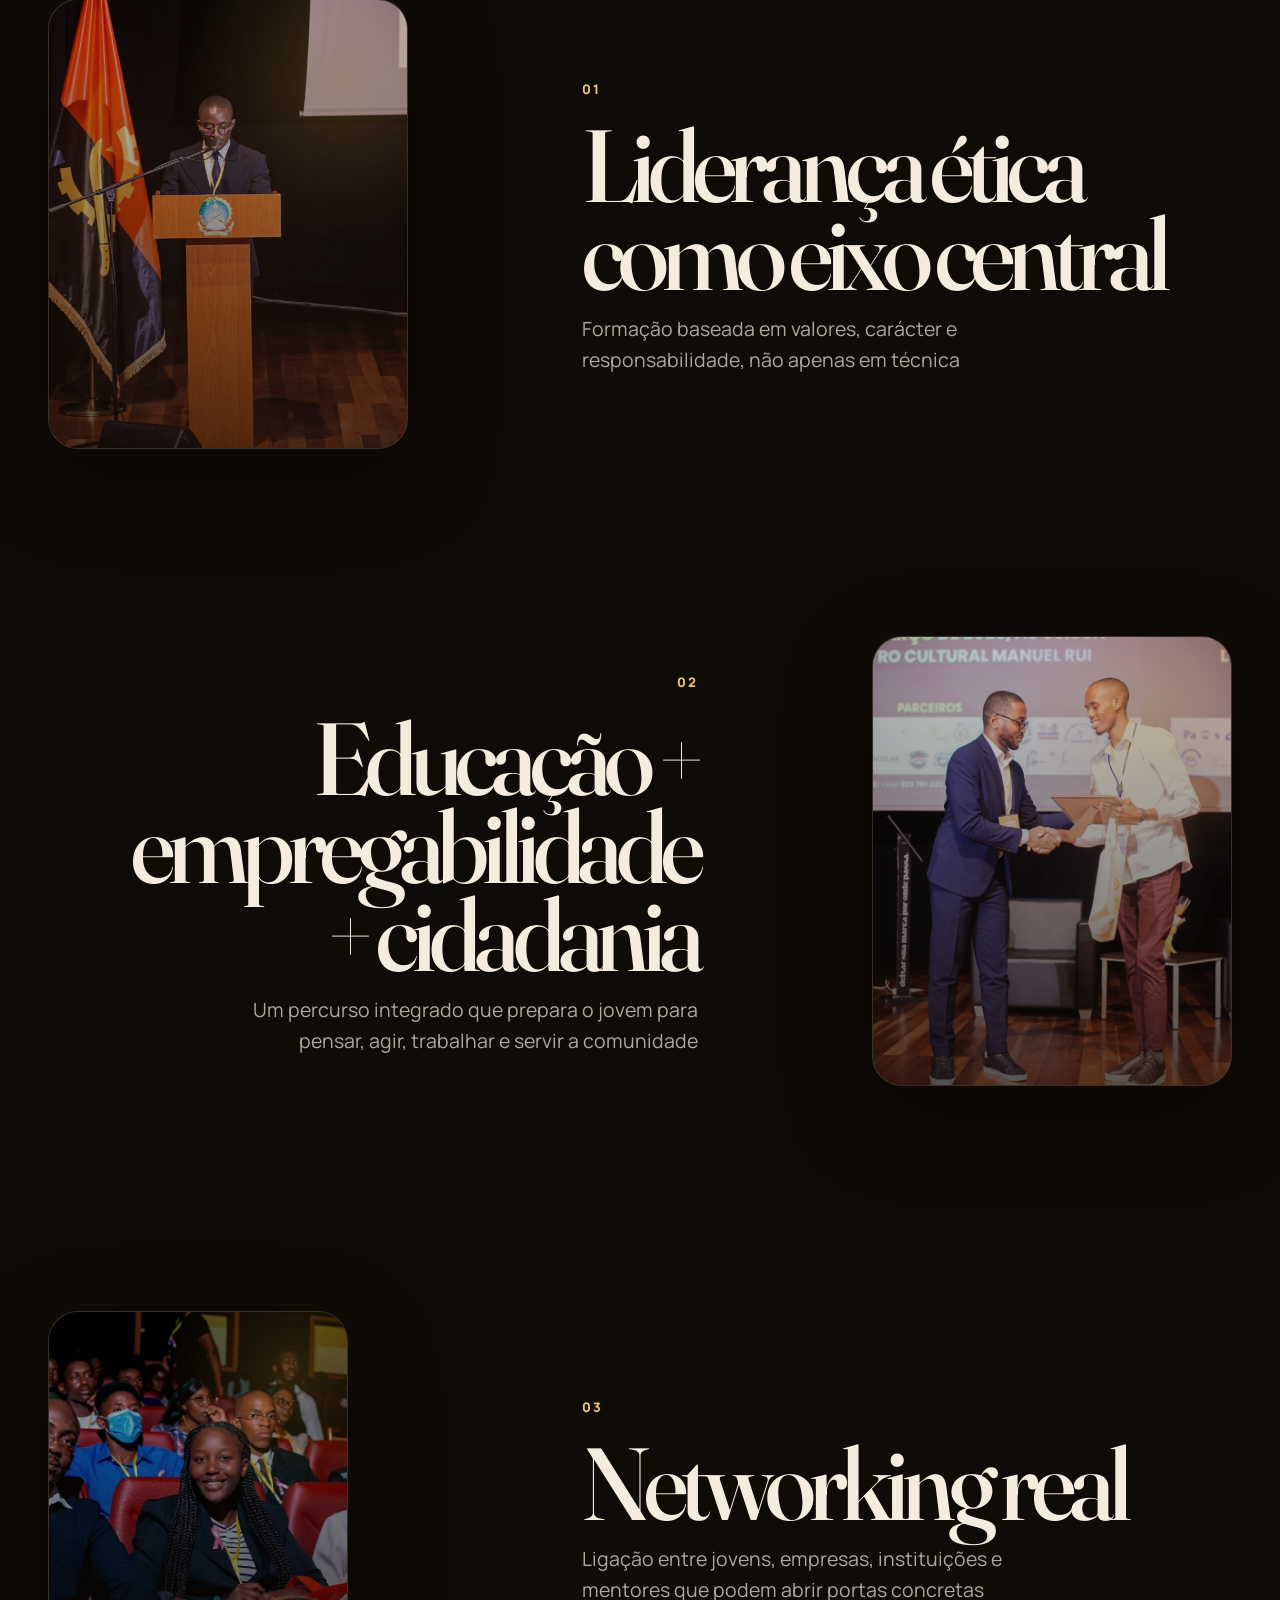
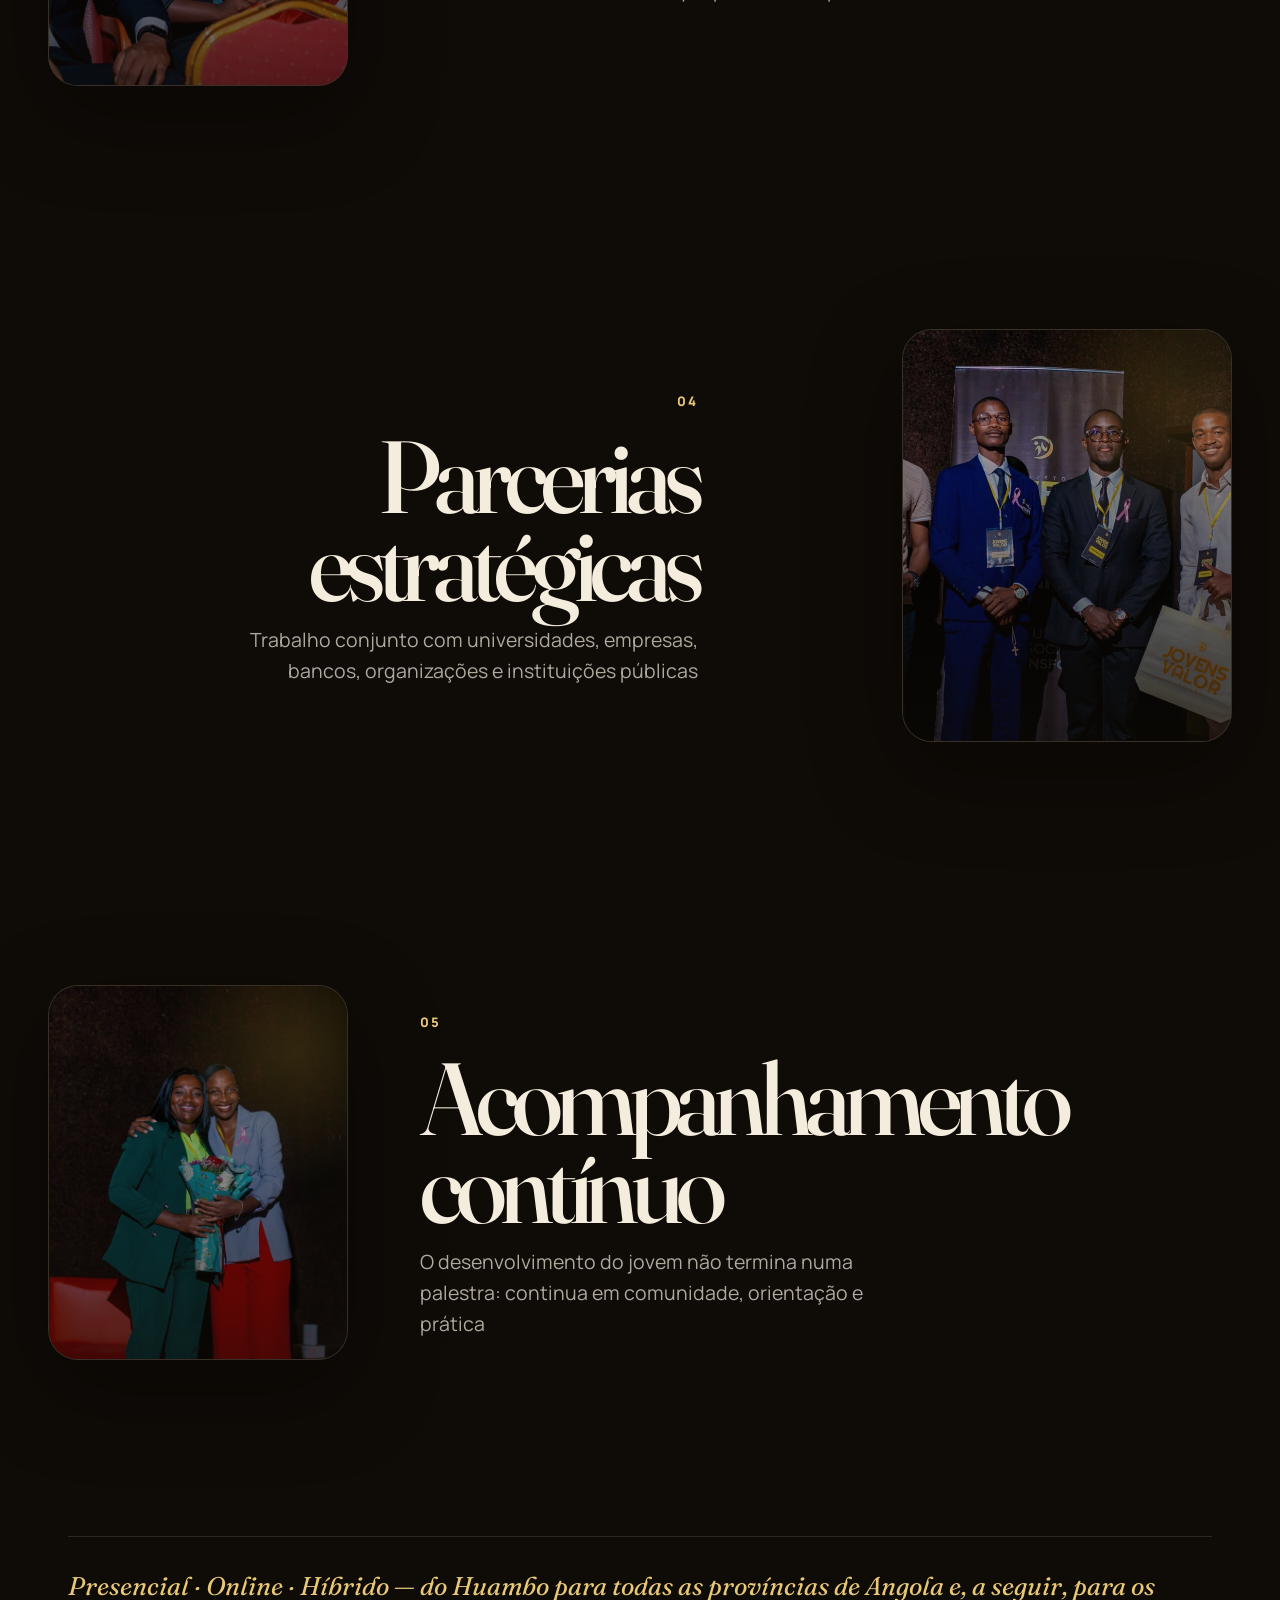
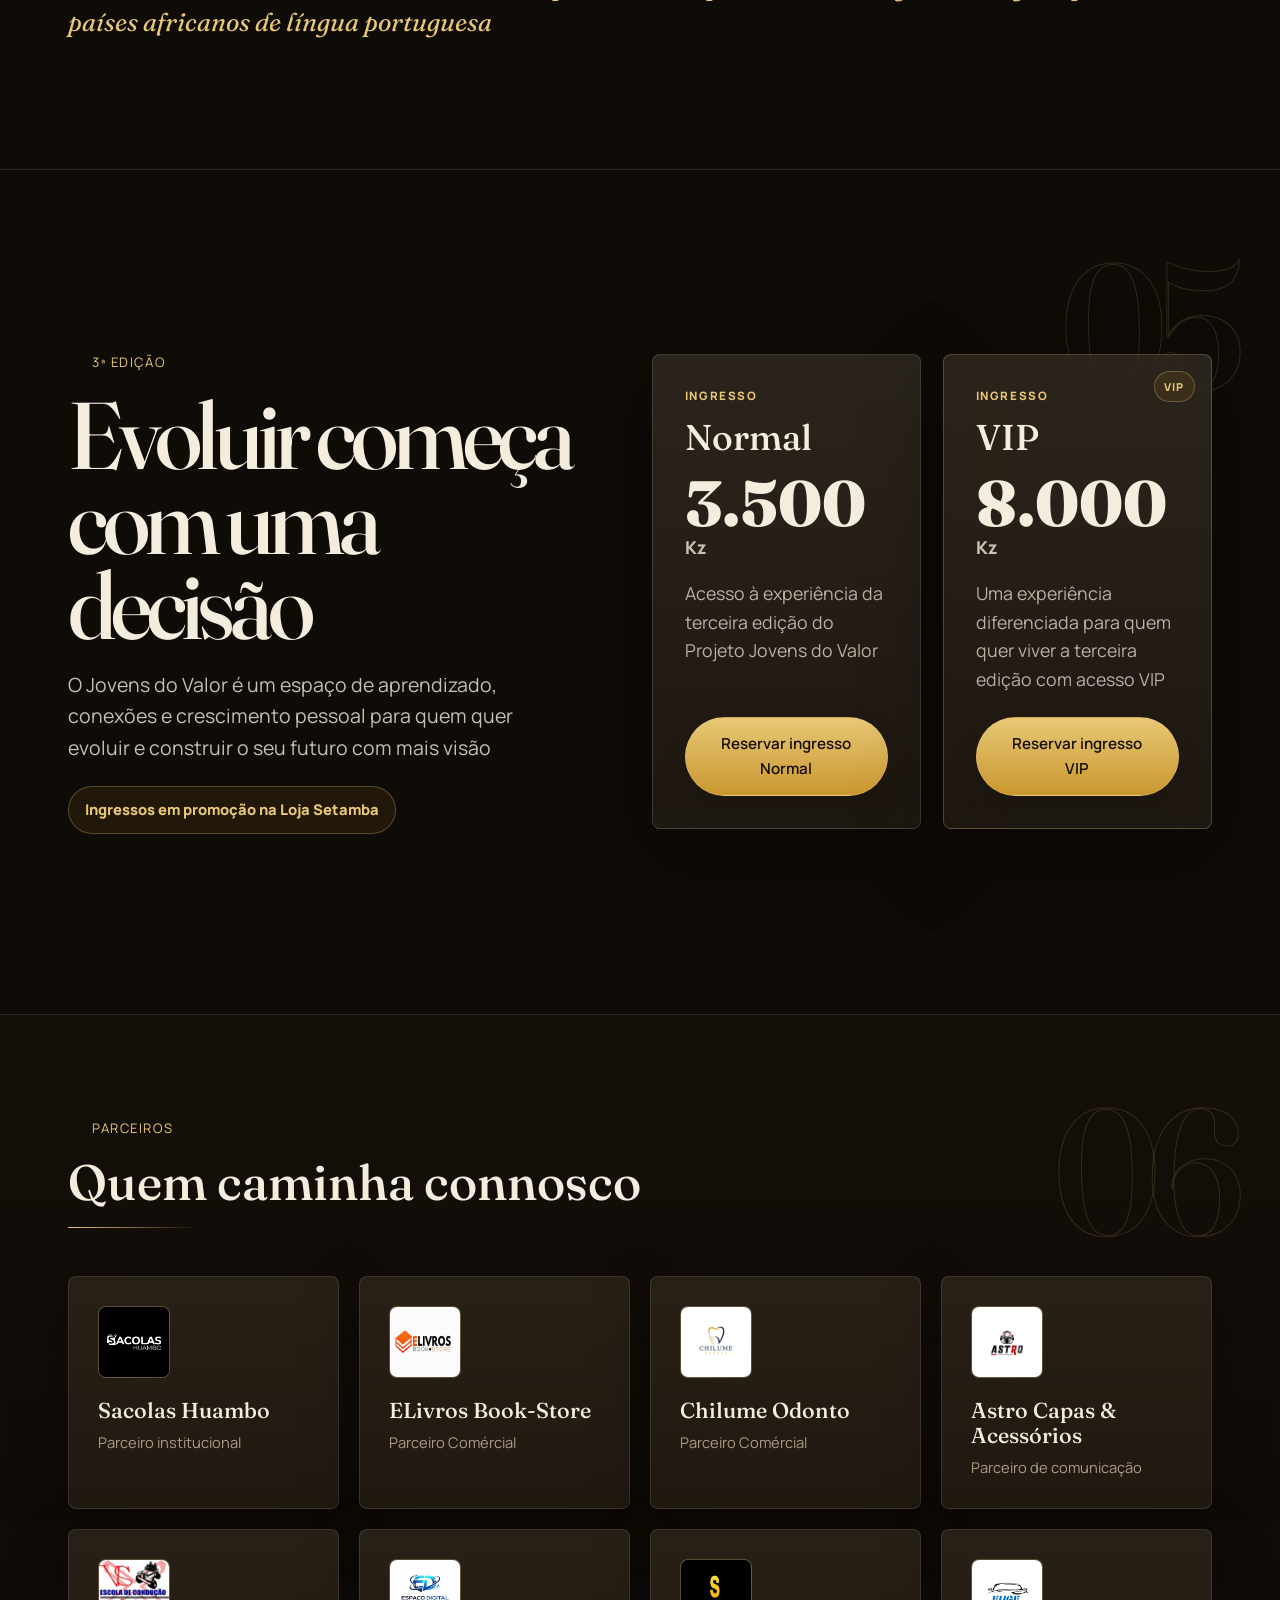
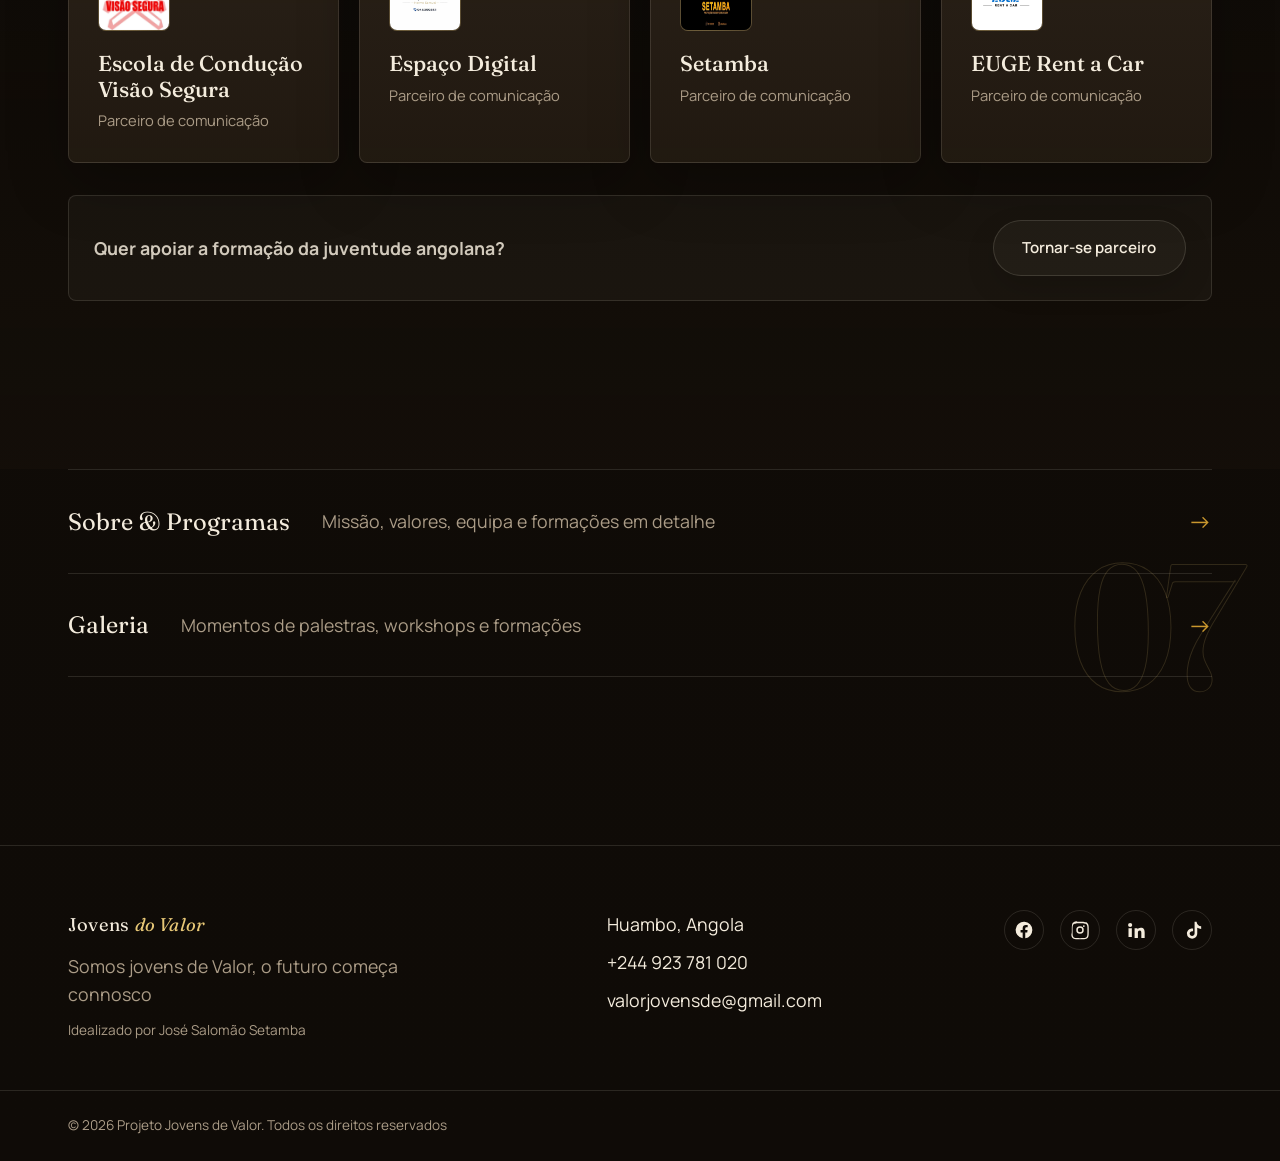
==== commit 4236173b: "sei34" ====
--- a/index.html
+++ b/index.html
@@ -1,607 +1,748 @@
 <!DOCTYPE html>
 <html lang="pt-AO">
+
 <head>
-<meta charset="UTF-8">
-<meta name="viewport" content="width=device-width, initial-scale=1.0">
-<title>Projeto Jovens de Valor — Huambo, Angola</title>
-<meta name="description" content="Projeto Jovens de Valor: formação em liderança, empregabilidade e cidadania para a juventude angolana. Huambo, Angola.">
-
-<link rel="preconnect" href="https://fonts.googleapis.com">
-<link rel="preconnect" href="https://fonts.gstatic.com" crossorigin>
-<link href="https://fonts.googleapis.com/css2?family=Fraunces:ital,opsz,wght@0,9..144,400;0,9..144,500;0,9..144,600;1,9..144,500&family=Manrope:wght@400;500;700;800&display=swap" rel="stylesheet">
-
-<link rel="stylesheet" href="styles.css">
+  <meta charset="UTF-8">
+  <meta name="viewport" content="width=device-width, initial-scale=1.0">
+  <title>Projeto Jovens de Valor — Huambo, Angola</title>
+  <meta name="description"
+    content="Projeto Jovens de Valor: formação em liderança, empregabilidade e cidadania para a juventude angolana. Huambo, Angola.">
+
+  <link rel="preconnect" href="https://fonts.googleapis.com">
+  <link rel="preconnect" href="https://fonts.gstatic.com" crossorigin>
+  <link
+    href="https://fonts.googleapis.com/css2?family=Fraunces:ital,opsz,wght@0,9..144,400;0,9..144,500;0,9..144,600;1,9..144,500&family=Manrope:wght@400;500;700;800&display=swap"
+    rel="stylesheet">
+
+  <link rel="stylesheet" href="styles.css">
 </head>
+
 <body>
 
-<a class="skip-link" href="#conteudo">Saltar para o conteúdo principal</a>
-
-<!-- Símbolo de marca, reutilizado como marcador de secção
+  <a class="skip-link" href="#conteudo">Saltar para o conteúdo principal</a>
+
+  <!-- Símbolo de marca, reutilizado como marcador de secção
 <svg style="display:none" aria-hidden="true">
   <symbol id="mark" viewBox="0 0 40 40">
     <path d="M20 2 L36 20 L20 38 L4 20 Z" fill="none" stroke="currentColor" stroke-width="1.5"/>
     <path d="M20 12 L28 20 L20 28 L12 20 Z" fill="currentColor" opacity="0.85"/>
   </symbol> -->
-</svg>
-
-<header class="site-header jdv-header" id="topo">
-  <div class="container jdv-header__bar">
-    <a href="index.html#topo" class="brand jdv-brand">
-      <!-- <svg class="brand-mark" viewBox="0 0 40 40" aria-hidden="true"><use href="#mark"></use></svg> -->
-      <span class="brand-name">Jovens<em>de Valor</em></span>
-    </a>
-
-    <nav class="jdv-nav" aria-label="Navegação principal">
-      <ul class="jdv-nav__list">
-        <li><a href="index.html" aria-current="page">Início</a></li>
-        <li><a href="sobre-programas.html">Programas</a></li>
-        <li><a href="galeria.html">Galeria</a></li>
-        <li><a href="#parceiros">Parceiros</a></li>
-        <li><a href="#terceira-edicao">Ingressos</a></li>
-        <li><a href="#contacto">Contactos</a></li>
-      </ul>
-    </nav>
-
-    <button class="nav-toggle jdv-menu-toggle" id="navToggle" type="button" aria-expanded="false" aria-controls="navMobile" aria-label="Abrir menu">
-      <span aria-hidden="true"></span>
-      <span aria-hidden="true"></span>
-      <span aria-hidden="true"></span>
-      <span class="sr-only">Abrir menu</span>
-    </button>
-  </div>
-
-  <div class="nav-mobile jdv-mobile-menu" id="navMobile" role="dialog" aria-modal="true" aria-label="Menu principal" aria-hidden="true">
-    <nav class="jdv-mobile-menu__panel" aria-label="Navegação mobile">
-      <ul>
-        <li><a href="index.html" aria-current="page">Início</a></li>
-        <li><a href="sobre-programas.html">Programas</a></li>
-        <li><a href="galeria.html">Galeria</a></li>
-        <li><a href="#parceiros">Parceiros</a></li>
-        <li><a href="#terceira-edicao">Ingressos</a></li>
-        <li><a href="#contacto">Contactos</a></li>
-      </ul>
-    </nav>
-  </div>
-</header>
-
-<main id="conteudo">
-
-  <!-- HERO -->
-  <section class="hero" aria-label="Abertura">
-    <div class="hero-media" aria-hidden="true">
-      <img src="assets/images/hero/hero2.jpeg" alt="" id="heroImg">
-      <div class="hero-overlay"></div>
+  </svg>
+
+  <header class="site-header jdv-header" id="topo">
+    <div class="container jdv-header__bar">
+      <a href="index.html#topo" class="brand jdv-brand">
+        <!-- <svg class="brand-mark" viewBox="0 0 40 40" aria-hidden="true"><use href="#mark"></use></svg> -->
+        <span class="brand-name">Jovens<em>de Valor</em></span>
+      </a>
+
+      <nav class="jdv-nav" aria-label="Navegação principal">
+        <ul class="jdv-nav__list">
+          <li><a href="index.html" aria-current="page">Início</a></li>
+          <li><a href="sobre-programas.html">Programas</a></li>
+          <li><a href="galeria.html">Galeria</a></li>
+          <li><a href="#parceiros">Parceiros</a></li>
+          <li><a href="#terceira-edicao">Ingressos</a></li>
+          <li><a href="#contacto">Contactos</a></li>
+        </ul>
+      </nav>
+
+      <button class="nav-toggle jdv-menu-toggle" id="navToggle" type="button" aria-expanded="false"
+        aria-controls="navMobile" aria-label="Abrir menu">
+        <span aria-hidden="true"></span>
+        <span aria-hidden="true"></span>
+        <span aria-hidden="true"></span>
+        <span class="sr-only">Abrir menu</span>
+      </button>
     </div>
 
-    <div class="container hero-inner">
-      <p class="eyebrow eyebrow-light"><svg class="mark-icon" viewBox="0 0 40 40" aria-hidden="true"><use href="#mark"></use></svg>Huambo, Angola — fundado a 25 de Outubro de 2025</p>
-      <h1 class="hero-title" data-split>Somos jovens de Valor, o futuro começa connosco</h1>
-      <div class="hero-bottom-row">
-        <p class="hero-sub">Formação em liderança, empregabilidade e cidadania para a juventude angolana</p>
-        <div class="hero-actions">
-          <a href="#manifesto" class="btn btn-primary">Conhecer o projeto</a>
-          <a href="#atuacao" class="btn btn-ghost">Ver programas</a>
-        </div>
-      </div>
+    <div class="nav-mobile jdv-mobile-menu" id="navMobile" role="dialog" aria-modal="true" aria-label="Menu principal"
+      aria-hidden="true">
+      <nav class="jdv-mobile-menu__panel" aria-label="Navegação mobile">
+        <ul>
+          <li><a href="index.html" aria-current="page">Início</a></li>
+          <li><a href="sobre-programas.html">Programas</a></li>
+          <li><a href="galeria.html">Galeria</a></li>
+          <li><a href="#parceiros">Parceiros</a></li>
+          <li><a href="#terceira-edicao">Ingressos</a></li>
+          <li><a href="#contacto">Contactos</a></li>
+        </ul>
+      </nav>
     </div>
-
-
-    <div class="hero-signature" aria-hidden="true">
-      <svg class="hero-signature__orbit" viewBox="0 0 320 320">
-        <defs>
-          <linearGradient id="signatureGold" x1="0" y1="0" x2="1" y2="1">
-            <stop offset="0%" stop-color="#e8c877" stop-opacity=".95"/>
-            <stop offset="55%" stop-color="#c9972e" stop-opacity=".55"/>
-            <stop offset="100%" stop-color="#f4ecdd" stop-opacity=".18"/>
-          </linearGradient>
-        </defs>
-        <rect class="hero-signature__ring hero-signature__ring--outer" x="52" y="52" width="216" height="216" rx="8" pathLength="1"/>
-        <rect class="hero-signature__ring hero-signature__ring--inner" x="91" y="91" width="138" height="138" rx="5" pathLength="1"/>
-        <path class="hero-signature__axis" d="M160 18V302M18 160H302" pathLength="1"/>
-      </svg>
-
-      <div class="hero-signature__core">
-        <svg viewBox="0 0 40 40"><use href="#mark"></use></svg>
-      </div>
-
-      <span class="hero-signature__meta">HUAMBO · ANGOLA · 2025</span>
-    </div>
-
-    <a href="#manifesto" class="scroll-cue" aria-label="Descer para a próxima secção">
-      <span></span>
-    </a>
-  </section>
-
-
-  <section class="brand-ribbon" aria-label="Princípios do Projeto Jovens de Valor">
-    <div class="brand-ribbon__viewport">
-      <div class="brand-ribbon__track">
-        <span>Liderança</span><i>◆</i>
-        <span>Ética</span><i>◆</i>
-        <span>Empregabilidade</span><i>◆</i>
-        <span>Cidadania</span><i>◆</i>
-        <span>Inovação Social</span><i>◆</i>
-        <span>Liderança</span><i>◆</i>
-        <span>Ética</span><i>◆</i>
-        <span>Empregabilidade</span><i>◆</i>
-        <span>Cidadania</span><i>◆</i>
-        <span>Inovação Social</span><i>◆</i>
-      </div>
-    </div>
-  </section>
-
-  <!-- MANIFESTO -->
-  <section class="manifesto" data-chapter="01" id="manifesto" aria-labelledby="manifesto-title">
-    <div class="container">
-      <p class="eyebrow" data-reveal><svg class="mark-icon" viewBox="0 0 40 40" aria-hidden="true"><use href="#mark"></use></svg>A nossa história</p>
-      <h2 class="section-title" id="manifesto-title" data-reveal>Nascido no Huambo, para formar quem vai liderar Angola</h2>
-      <p class="manifesto-text" data-reveal>O Projeto Jovens de Valor nasceu no Huambo, idealizado por José Salomão Setamba como uma iniciativa educativa, social e formativa voltada para o desenvolvimento integral da juventude angolana. Desde a sua criação, promove palestras, workshops, fóruns e programas de capacitação, em parceria com instituições públicas, privadas e da sociedade civil</p>
-
-      <blockquote class="manifesto-quote" data-reveal>
-        <p>“Um jovem que aprende a liderar com ética torna-se a fundação de uma comunidade inteira”</p>
-        <cite>José Salomão Setamba, Fundador</cite>
-      </blockquote>
-
-      <div class="mv-split">
-        <div class="mv-item" data-reveal>
-          <h3>Missão</h3>
-          <p>Formar jovens conscientes, éticos e preparados para liderar, promovendo competências pessoais, profissionais e sociais que transformem comunidades e o país</p>
-        </div>
-        <div class="mv-item" data-reveal>
-          <h3>Visão</h3>
-          <p>Ser uma das principais plataformas de desenvolvimento juvenil em Angola — referência em liderança, empreendedorismo, cidadania e inovação social</p>
-        </div>
-      </div>
-    </div>
-  </section>
-
-  <!-- VALORES -->
-  <section class="valores" data-chapter="02" id="valores" aria-labelledby="valores-title">
-    <div class="container">
-      <p class="eyebrow" data-reveal><svg class="mark-icon" viewBox="0 0 40 40" aria-hidden="true"><use href="#mark"></use></svg>O que nos guia</p>
-      <h2 class="section-title" id="valores-title" data-reveal>Doze valores, um só compromisso</h2>
-
-      <div class="value-slider-wrap">
-        <button class="slider-btn value-prev value-nav value-nav--prev" id="valuePrev" aria-label="Anteriores">‹</button>
-
-        <ul class="value-slider" id="valueSlider" tabindex="0" aria-label="Os nossos valores">
-          <li class="value-slide"><article class="value-card" data-reveal>
-            <div class="value-image">
-              <img src="https://images.unsplash.com/photo-1573165706511-3ffde6ef1fe3?q=80&w=869&auto=format&fit=crop&ixlib=rb-4.1.0&ixid=M3wxMjA3fDB8MHxwaG90by1wYWdlfHx8fGVufDB8fHx8fA%3D%3D" alt="" loading="lazy">
-              <div class="value-card__overlay">
-                <span class="value-card__index">01</span>
-                <h3>Liderança</h3>
-                <p>Iniciativa que inspira outros a agir</p>
+  </header>
+
+  <main id="conteudo">
+
+    <!-- HERO -->
+    <section class="hero" aria-label="Abertura">
+      <div class="hero-media" aria-hidden="true">
+        <img src="assets/images/hero/hero2.jpeg" alt="" id="heroImg">
+        <div class="hero-overlay"></div>
+      </div>
+
+      <div class="container hero-inner">
+        <p class="eyebrow eyebrow-light"><svg class="mark-icon" viewBox="0 0 40 40" aria-hidden="true">
+            <use href="#mark"></use>
+          </svg>Huambo, Angola — fundado a 25 de Outubro de 2025</p>
+        <h1 class="hero-title" data-split>Somos jovens de Valor, o futuro começa connosco</h1>
+        <div class="hero-bottom-row">
+          <p class="hero-sub">Formação em liderança, empregabilidade e cidadania para a juventude angolana</p>
+          <div class="hero-actions">
+            <a href="#manifesto" class="btn btn-primary">Conhecer o projeto</a>
+            <a href="#atuacao" class="btn btn-ghost">Ver programas</a>
+          </div>
+        </div>
+      </div>
+
+
+      <div class="hero-signature" aria-hidden="true">
+        <svg class="hero-signature__orbit" viewBox="0 0 320 320">
+          <defs>
+            <linearGradient id="signatureGold" x1="0" y1="0" x2="1" y2="1">
+              <stop offset="0%" stop-color="#e8c877" stop-opacity=".95" />
+              <stop offset="55%" stop-color="#c9972e" stop-opacity=".55" />
+              <stop offset="100%" stop-color="#f4ecdd" stop-opacity=".18" />
+            </linearGradient>
+          </defs>
+          <rect class="hero-signature__ring hero-signature__ring--outer" x="52" y="52" width="216" height="216" rx="8"
+            pathLength="1" />
+          <rect class="hero-signature__ring hero-signature__ring--inner" x="91" y="91" width="138" height="138" rx="5"
+            pathLength="1" />
+          <path class="hero-signature__axis" d="M160 18V302M18 160H302" pathLength="1" />
+        </svg>
+
+        <div class="hero-signature__core">
+          <svg viewBox="0 0 40 40">
+            <use href="#mark"></use>
+          </svg>
+        </div>
+
+        <span class="hero-signature__meta">HUAMBO · ANGOLA · 2025</span>
+      </div>
+
+      <a href="#manifesto" class="scroll-cue" aria-label="Descer para a próxima secção">
+        <span></span>
+      </a>
+    </section>
+
+
+    <section class="brand-ribbon" aria-label="Princípios do Projeto Jovens de Valor">
+      <div class="brand-ribbon__viewport">
+        <div class="brand-ribbon__track">
+          <span>Liderança</span><i>◆</i>
+          <span>Ética</span><i>◆</i>
+          <span>Empregabilidade</span><i>◆</i>
+          <span>Cidadania</span><i>◆</i>
+          <span>Inovação Social</span><i>◆</i>
+          <span>Liderança</span><i>◆</i>
+          <span>Ética</span><i>◆</i>
+          <span>Empregabilidade</span><i>◆</i>
+          <span>Cidadania</span><i>◆</i>
+          <span>Inovação Social</span><i>◆</i>
+        </div>
+      </div>
+    </section>
+
+    <!-- MANIFESTO -->
+    <section class="manifesto" data-chapter="01" id="manifesto" aria-labelledby="manifesto-title">
+      <div class="container">
+        <p class="eyebrow" data-reveal><svg class="mark-icon" viewBox="0 0 40 40" aria-hidden="true">
+            <use href="#mark"></use>
+          </svg>A nossa história</p>
+        <h2 class="section-title" id="manifesto-title" data-reveal>Nascido no Huambo, para formar quem vai liderar
+          Angola</h2>
+        <p class="manifesto-text" data-reveal>O Projeto Jovens de Valor nasceu no Huambo, idealizado por José Salomão
+          Setamba como uma iniciativa educativa, social e formativa voltada para o desenvolvimento integral da juventude
+          angolana. Desde a sua criação, promove palestras, workshops, fóruns e programas de capacitação, em parceria
+          com instituições públicas, privadas e da sociedade civil</p>
+
+        <blockquote class="manifesto-quote" data-reveal>
+          <p>“Um jovem que aprende a liderar com ética torna-se a fundação de uma comunidade inteira”</p>
+          <cite>José Salomão Setamba, Fundador</cite>
+        </blockquote>
+
+        <div class="mv-split">
+          <div class="mv-item" data-reveal>
+            <h3>Missão</h3>
+            <p>Formar jovens conscientes, éticos e preparados para liderar, promovendo competências pessoais,
+              profissionais e sociais que transformem comunidades e o país</p>
+          </div>
+          <div class="mv-item" data-reveal>
+            <h3>Visão</h3>
+            <p>Ser uma das principais plataformas de desenvolvimento juvenil em Angola — referência em liderança,
+              empreendedorismo, cidadania e inovação social</p>
+          </div>
+        </div>
+      </div>
+    </section>
+
+    <!-- VALORES -->
+    <section class="valores" data-chapter="02" id="valores" aria-labelledby="valores-title">
+      <div class="container">
+        <p class="eyebrow" data-reveal><svg class="mark-icon" viewBox="0 0 40 40" aria-hidden="true">
+            <use href="#mark"></use>
+          </svg>O que nos guia</p>
+        <h2 class="section-title" id="valores-title" data-reveal>Doze valores, um só compromisso</h2>
+
+        <div class="value-slider-wrap">
+          <button class="slider-btn value-prev value-nav value-nav--prev" id="valuePrev"
+            aria-label="Anteriores">‹</button>
+
+          <ul class="value-slider" id="valueSlider" tabindex="0" aria-label="Os nossos valores">
+            <li class="value-slide">
+              <article class="value-card" data-reveal>
+                <div class="value-image">
+                  <img
+                    src="https://images.unsplash.com/photo-1573165706511-3ffde6ef1fe3?q=80&w=869&auto=format&fit=crop&ixlib=rb-4.1.0&ixid=M3wxMjA3fDB8MHxwaG90by1wYWdlfHx8fGVufDB8fHx8fA%3D%3D"
+                    alt="" loading="lazy">
+                  <div class="value-card__overlay">
+                    <span class="value-card__index">01</span>
+                    <h3>Liderança</h3>
+                    <p>Iniciativa que inspira outros a agir</p>
+                  </div>
+                </div>
+              </article>
+            </li>
+            <li class="value-slide">
+              <article class="value-card" data-reveal>
+                <div class="value-image">
+                  <img
+                    src="https://images.unsplash.com/photo-1781084990050-437492c3b45a?q=80&w=872&auto=format&fit=crop&ixlib=rb-4.1.0&ixid=M3wxMjA3fDB8MHxwaG90by1wYWdlfHx8fGVufDB8fHx8fA%3D%3D alt="" loading="
+                    lazy">
+                  <div class="value-card__overlay">
+                    <span class="value-card__index">02</span>
+                    <h3>Ética</h3>
+                    <p>Decisões certas, mesmo sem plateia</p>
+                  </div>
+                </div>
+              </article>
+            </li>
+            <li class="value-slide">
+              <article class="value-card" data-reveal>
+                <div class="value-image">
+                  <img
+                    src="https://images.unsplash.com/photo-1620746998983-b4f9d5383a2d?q=80&w=870&auto=format&fit=crop&ixlib=rb-4.1.0&ixid=M3wxMjA3fDB8MHxwaG90by1wYWdlfHx8fGVufDB8fHx8fA%3D%3D"
+                    alt="" loading="lazy">
+                  <div class="value-card__overlay">
+                    <span class="value-card__index">03</span>
+                    <h3>Integridade</h3>
+                    <p>Coerência entre o que se diz e o que se faz</p>
+                  </div>
+                </div>
+              </article>
+            </li>
+            <li class="value-slide">
+              <article class="value-card" data-reveal>
+                <div class="value-image">
+                  <img
+                    src="https://images.unsplash.com/photo-1585783540205-74112af9716e?q=80&w=872&auto=format&fit=crop&ixlib=rb-4.1.0&ixid=M3wxMjA3fDB8MHxwaG90by1wYWdlfHx8fGVufDB8fHx8fA%3D%3D"
+                    alt="" loading="lazy">
+                  <div class="value-card__overlay">
+                    <span class="value-card__index">04</span>
+                    <h3>Respeito</h3>
+                    <p>Reconhecer o valor em cada pessoa</p>
+                  </div>
+                </div>
+              </article>
+            </li>
+            <li class="value-slide">
+              <article class="value-card" data-reveal>
+                <div class="value-image">
+                  <img
+                    src="https://images.unsplash.com/photo-1579711869674-0581d1bd1f6c?q=80&w=1031&auto=format&fit=crop&ixlib=rb-4.1.0&ixid=M3wxMjA3fDB8MHxwaG90by1wYWdlfHx8fGVufDB8fHx8fA%3D%3D"
+                    alt="" loading="lazy">
+                  <div class="value-card__overlay">
+                    <span class="value-card__index">05</span>
+                    <h3>Excelência</h3>
+                    <p>Rigor em cada detalhe do que se entrega</p>
+                  </div>
+                </div>
+              </article>
+            </li>
+            <li class="value-slide">
+              <article class="value-card" data-reveal>
+                <div class="value-image">
+                  <img
+                    src="https://images.unsplash.com/photo-1722963220475-979db2dbf216?q=80&w=870&auto=format&fit=crop&ixlib=rb-4.1.0&ixid=M3wxMjA3fDB8MHxwaG90by1wYWdlfHx8fGVufDB8fHx8fA%3D%3D"
+                    alt="" loading="lazy">
+                  <div class="value-card__overlay">
+                    <span class="value-card__index">06</span>
+                    <h3>Responsabilidade Social</h3>
+                    <p>Compromisso com o bem comum</p>
+                  </div>
+                </div>
+              </article>
+            </li>
+            <li class="value-slide">
+              <article class="value-card" data-reveal>
+                <div class="value-image">
+                  <img
+                    src="https://images.unsplash.com/photo-1655720359248-eeace8c709c5?q=80&w=625&auto=format&fit=crop&ixlib=rb-4.1.0&ixid=M3wxMjA3fDB8MHxwaG90by1wYWdlfHx8fGVufDB8fHx8fA%3D%3D"
+                    alt="" loading="lazy">
+                  <div class="value-card__overlay">
+                    <span class="value-card__index">07</span>
+                    <h3>Solidariedade</h3>
+                    <p>Crescer é também erguer o outro</p>
+                  </div>
+                </div>
+              </article>
+            </li>
+            <li class="value-slide">
+              <article class="value-card" data-reveal>
+                <div class="value-image">
+                  <img
+                    src="https://images.unsplash.com/photo-1551399427-3b0afc91c2e2?q=80&w=436&auto=format&fit=crop&ixlib=rb-4.1.0&ixid=M3wxMjA3fDB8MHxwaG90by1wYWdlfHx8fGVufDB8fHx8fA%3D%3D"
+                    alt="" loading="lazy">
+                  <div class="value-card__overlay">
+                    <span class="value-card__index">08</span>
+                    <h3>Inclusão</h3>
+                    <p>Espaço para todas as vozes</p>
+                  </div>
+                </div>
+              </article>
+            </li>
+            <li class="value-slide">
+              <article class="value-card" data-reveal>
+                <div class="value-image">
+                  <img
+                    src="https://images.unsplash.com/photo-1491911923017-19f90d8d7f83?q=80&w=387&auto=format&fit=crop&ixlib=rb-4.1.0&ixid=M3wxMjA3fDB8MHxwaG90by1wYWdlfHx8fGVufDB8fHx8fA%3D%3D"
+                    alt="" loading="lazy">
+                  <div class="value-card__overlay">
+                    <span class="value-card__index">09</span>
+                    <h3>Cooperação</h3>
+                    <p>Resultados que se constroem em equipa</p>
+                  </div>
+                </div>
+              </article>
+            </li>
+            <li class="value-slide">
+              <article class="value-card" data-reveal>
+                <div class="value-image">
+                  <img
+                    src="https://images.unsplash.com/photo-1505845753232-f74a87b62db6?q=80&w=876&auto=format&fit=crop&ixlib=rb-4.1.0&ixid=M3wxMjA3fDB8MHxwaG90by1wYWdlfHx8fGVufDB8fHx8fA%3D%3D"
+                    alt="" loading="lazy">
+                  <div class="value-card__overlay">
+                    <span class="value-card__index">10</span>
+                    <h3>Desenvolvimento Humano</h3>
+                    <p>Formar a pessoa, não só o profissional</p>
+                  </div>
+                </div>
+              </article>
+            </li>
+            <li class="value-slide">
+              <article class="value-card" data-reveal>
+                <div class="value-image">
+                  <img
+                    src="https://images.unsplash.com/photo-1531379410502-63bfe8cdaf6f?q=80&w=387&auto=format&fit=crop&ixlib=rb-4.1.0&ixid=M3wxMjA3fDB8MHxwaG90by1wYWdlfHx8fGVufDB8fHx8fA%3D%3D"
+                    alt="" loading="lazy">
+                  <div class="value-card__overlay">
+                    <span class="value-card__index">11</span>
+                    <h3>Inovação</h3>
+                    <p>Novas respostas para desafios reais</p>
+                  </div>
+                </div>
+              </article>
+            </li>
+            <li class="value-slide">
+              <article class="value-card" data-reveal>
+                <div class="value-image">
+                  <img src="assets/images/img7.jpeg" alt="" loading="lazy">
+                  <div class="value-card__overlay">
+                    <span class="value-card__index">12</span>
+                    <h3>Compromisso</h3>
+                    <p>Presença que não falha</p>
+                  </div>
+                </div>
+              </article>
+            </li>
+          </ul>
+
+          <button class="slider-btn value-next value-nav value-nav--next" id="valueNext"
+            aria-label="Seguintes">›</button>
+        </div>
+
+        <div class="value-progress" aria-hidden="true">
+          <span class="value-progress-fill" id="valueProgressFill"></span>
+        </div>
+      </div>
+    </section>
+
+    <!-- ÁREAS DE ATUAÇÃO -->
+    <section class="atuacao" data-chapter="03" id="atuacao" aria-labelledby="atuacao-title">
+      <div class="container atuacao-head">
+        <p class="eyebrow" data-reveal><svg class="mark-icon" viewBox="0 0 40 40" aria-hidden="true">
+            <use href="#mark"></use>
+          </svg>Como atuamos</p>
+        <h2 class="section-title" id="atuacao-title" data-reveal>Três formas de gerar valor</h2>
+      </div>
+
+      <div class="slider-wrap program-slider-shell">
+        <button class="slider-btn slider-prev" id="sliderPrev" aria-label="Anterior">‹</button>
+
+        <ul class="slider program-slider" id="slider" tabindex="0" aria-label="Áreas de atuação">
+          <li class="slide">
+            <article class="slide-card" data-reveal>
+              <div class="slide-media" aria-hidden="true">
+                <img src="assets/images/pessoas6.jpeg" alt="" loading="lazy">
+                <span class="slide-media__index">01</span>
               </div>
-            </div>
-          </article></li>
-          <li class="value-slide"><article class="value-card" data-reveal>
-            <div class="value-image">
-              <img src="https://images.unsplash.com/photo-1781084990050-437492c3b45a?q=80&w=872&auto=format&fit=crop&ixlib=rb-4.1.0&ixid=M3wxMjA3fDB8MHxwaG90by1wYWdlfHx8fGVufDB8fHx8fA%3D%3D alt="" loading="lazy">
-              <div class="value-card__overlay">
-                <span class="value-card__index">02</span>
-                <h3>Ética</h3>
-                <p>Decisões certas, mesmo sem plateia</p>
+              <div class="slide-panel">
+                <span class="slide-tag">Palestras</span>
+                <h3>Conversas que abrem caminhos</h3>
+                <p>Sessões presenciais, online e híbridas sobre temas centrais para a formação do jovem angolano</p>
+                <ul class="topic-list">
+                  <li>Liderança</li>
+                  <li>Empregabilidade</li>
+                  <li>Empreendedorismo</li>
+                  <li>Educação Financeira</li>
+                  <li>Inteligência Emocional</li>
+                  <li>Cidadania</li>
+                </ul>
               </div>
-            </div>
-          </article></li>
-          <li class="value-slide"><article class="value-card" data-reveal>
-            <div class="value-image">
-              <img src="https://images.unsplash.com/photo-1620746998983-b4f9d5383a2d?q=80&w=870&auto=format&fit=crop&ixlib=rb-4.1.0&ixid=M3wxMjA3fDB8MHxwaG90by1wYWdlfHx8fGVufDB8fHx8fA%3D%3D" alt="" loading="lazy">
-              <div class="value-card__overlay">
-                <span class="value-card__index">03</span>
-                <h3>Integridade</h3>
-                <p>Coerência entre o que se diz e o que se faz</p>
+            </article>
+          </li>
+          <li class="slide">
+            <article class="slide-card" data-reveal>
+              <div class="slide-media" aria-hidden="true">
+                <img src="assets/images/palco9.jpeg" alt="" loading="lazy">
+                <span class="slide-media__index">02</span>
               </div>
-            </div>
-          </article></li>
-          <li class="value-slide"><article class="value-card" data-reveal>
-            <div class="value-image">
-              <img src="https://images.unsplash.com/photo-1585783540205-74112af9716e?q=80&w=872&auto=format&fit=crop&ixlib=rb-4.1.0&ixid=M3wxMjA3fDB8MHxwaG90by1wYWdlfHx8fGVufDB8fHx8fA%3D%3D" alt="" loading="lazy">
-              <div class="value-card__overlay">
-                <span class="value-card__index">04</span>
-                <h3>Respeito</h3>
-                <p>Reconhecer o valor em cada pessoa</p>
+              <div class="slide-panel">
+                <span class="slide-tag">Workshops</span>
+                <h3>Prática para o mundo real</h3>
+                <p>Formatos práticos e participativos, focados em competências imediatamente aplicáveis</p>
+                <ul class="topic-list">
+                  <li>Liderança prática</li>
+                  <li>Elaboração de CV</li>
+                  <li>LinkedIn profissional</li>
+                  <li>Entrevistas de emprego</li>
+                  <li>Comunicação e oratória</li>
+                  <li>Ferramentas digitais</li>
+                </ul>
               </div>
-            </div>
-          </article></li>
-          <li class="value-slide"><article class="value-card" data-reveal>
-            <div class="value-image">
-              <img src="https://images.unsplash.com/photo-1579711869674-0581d1bd1f6c?q=80&w=1031&auto=format&fit=crop&ixlib=rb-4.1.0&ixid=M3wxMjA3fDB8MHxwaG90by1wYWdlfHx8fGVufDB8fHx8fA%3D%3D" alt="" loading="lazy">
-              <div class="value-card__overlay">
-                <span class="value-card__index">05</span>
-                <h3>Excelência</h3>
-                <p>Rigor em cada detalhe do que se entrega</p>
+            </article>
+          </li>
+          <li class="slide">
+            <article class="slide-card" data-reveal>
+              <div class="slide-media" aria-hidden="true">
+                <img src="assets/images/pessoas4.jpeg" alt="" loading="lazy">
+                <span class="slide-media__index">03</span>
               </div>
-            </div>
-          </article></li>
-          <li class="value-slide"><article class="value-card" data-reveal>
-            <div class="value-image">
-              <img src="https://images.unsplash.com/photo-1722963220475-979db2dbf216?q=80&w=870&auto=format&fit=crop&ixlib=rb-4.1.0&ixid=M3wxMjA3fDB8MHxwaG90by1wYWdlfHx8fGVufDB8fHx8fA%3D%3D" alt="" loading="lazy">
-              <div class="value-card__overlay">
-                <span class="value-card__index">06</span>
-                <h3>Responsabilidade Social</h3>
-                <p>Compromisso com o bem comum</p>
+              <div class="slide-panel">
+                <span class="slide-tag">Formações Profissionais</span>
+                <h3>Capacitação alinhada ao mercado</h3>
+                <p>Programas estruturados, sempre alinhados às necessidades reais do mercado de trabalho</p>
+                <ul class="topic-list">
+                  <li>Liderança</li>
+                  <li>Empregabilidade</li>
+                  <li>Soft skills</li>
+                  <li>Empreendedorismo</li>
+                  <li>Gestão</li>
+                </ul>
               </div>
-            </div>
-          </article></li>
-          <li class="value-slide"><article class="value-card" data-reveal>
-            <div class="value-image">
-              <img src="https://images.unsplash.com/photo-1655720359248-eeace8c709c5?q=80&w=625&auto=format&fit=crop&ixlib=rb-4.1.0&ixid=M3wxMjA3fDB8MHxwaG90by1wYWdlfHx8fGVufDB8fHx8fA%3D%3D" alt="" loading="lazy">
-              <div class="value-card__overlay">
-                <span class="value-card__index">07</span>
-                <h3>Solidariedade</h3>
-                <p>Crescer é também erguer o outro</p>
-              </div>
-            </div>
-          </article></li>
-          <li class="value-slide"><article class="value-card" data-reveal>
-            <div class="value-image">
-              <img src="https://images.unsplash.com/photo-1551399427-3b0afc91c2e2?q=80&w=436&auto=format&fit=crop&ixlib=rb-4.1.0&ixid=M3wxMjA3fDB8MHxwaG90by1wYWdlfHx8fGVufDB8fHx8fA%3D%3D" alt="" loading="lazy">
-              <div class="value-card__overlay">
-                <span class="value-card__index">08</span>
-                <h3>Inclusão</h3>
-                <p>Espaço para todas as vozes</p>
-              </div>
-            </div>
-          </article></li>
-          <li class="value-slide"><article class="value-card" data-reveal>
-            <div class="value-image">
-              <img src="https://images.unsplash.com/photo-1491911923017-19f90d8d7f83?q=80&w=387&auto=format&fit=crop&ixlib=rb-4.1.0&ixid=M3wxMjA3fDB8MHxwaG90by1wYWdlfHx8fGVufDB8fHx8fA%3D%3D" alt="" loading="lazy">
-              <div class="value-card__overlay">
-                <span class="value-card__index">09</span>
-                <h3>Cooperação</h3>
-                <p>Resultados que se constroem em equipa</p>
-              </div>
-            </div>
-          </article></li>
-          <li class="value-slide"><article class="value-card" data-reveal>
-            <div class="value-image">
-              <img src="https://images.unsplash.com/photo-1505845753232-f74a87b62db6?q=80&w=876&auto=format&fit=crop&ixlib=rb-4.1.0&ixid=M3wxMjA3fDB8MHxwaG90by1wYWdlfHx8fGVufDB8fHx8fA%3D%3D" alt="" loading="lazy">
-              <div class="value-card__overlay">
-                <span class="value-card__index">10</span>
-                <h3>Desenvolvimento Humano</h3>
-                <p>Formar a pessoa, não só o profissional</p>
-              </div>
-            </div>
-          </article></li>
-          <li class="value-slide"><article class="value-card" data-reveal>
-            <div class="value-image">
-              <img src="https://images.unsplash.com/photo-1531379410502-63bfe8cdaf6f?q=80&w=387&auto=format&fit=crop&ixlib=rb-4.1.0&ixid=M3wxMjA3fDB8MHxwaG90by1wYWdlfHx8fGVufDB8fHx8fA%3D%3D" alt="" loading="lazy">
-              <div class="value-card__overlay">
-                <span class="value-card__index">11</span>
-                <h3>Inovação</h3>
-                <p>Novas respostas para desafios reais</p>
-              </div>
-            </div>
-          </article></li>
-          <li class="value-slide"><article class="value-card" data-reveal>
-            <div class="value-image">
-              <img src="assets/images/img7.jpeg" alt="" loading="lazy">
-              <div class="value-card__overlay">
-                <span class="value-card__index">12</span>
-                <h3>Compromisso</h3>
-                <p>Presença que não falha</p>
-              </div>
-            </div>
-          </article></li>
+            </article>
+          </li>
         </ul>
 
-        <button class="slider-btn value-next value-nav value-nav--next" id="valueNext" aria-label="Seguintes">›</button>
-      </div>
-
-      <div class="value-progress" aria-hidden="true">
-        <span class="value-progress-fill" id="valueProgressFill"></span>
-      </div>
-    </div>
-  </section>
-
-  <!-- ÁREAS DE ATUAÇÃO -->
-  <section class="atuacao" data-chapter="03" id="atuacao" aria-labelledby="atuacao-title">
-    <div class="container atuacao-head">
-      <p class="eyebrow" data-reveal><svg class="mark-icon" viewBox="0 0 40 40" aria-hidden="true"><use href="#mark"></use></svg>Como atuamos</p>
-      <h2 class="section-title" id="atuacao-title" data-reveal>Três formas de gerar valor</h2>
-    </div>
-
-    <div class="slider-wrap program-slider-shell">
-      <button class="slider-btn slider-prev" id="sliderPrev" aria-label="Anterior">‹</button>
-
-      <ul class="slider program-slider" id="slider" tabindex="0" aria-label="Áreas de atuação">
-        <li class="slide">
-          <article class="slide-card" data-reveal>
-            <div class="slide-media" aria-hidden="true">
-              <img src="assets/images/pessoas6.jpeg" alt="" loading="lazy">
-              <span class="slide-media__index">01</span>
-            </div>
-            <div class="slide-panel">
-              <span class="slide-tag">Palestras</span>
-              <h3>Conversas que abrem caminhos</h3>
-              <p>Sessões presenciais, online e híbridas sobre temas centrais para a formação do jovem angolano</p>
-              <ul class="topic-list">
-                <li>Liderança</li><li>Empregabilidade</li><li>Empreendedorismo</li><li>Educação Financeira</li><li>Inteligência Emocional</li><li>Cidadania</li>
-              </ul>
-            </div>
-          </article>
-        </li>
-        <li class="slide">
-          <article class="slide-card" data-reveal>
-            <div class="slide-media" aria-hidden="true">
-              <img src="assets/images/palco9.jpeg" alt="" loading="lazy">
-              <span class="slide-media__index">02</span>
-            </div>
-            <div class="slide-panel">
-              <span class="slide-tag">Workshops</span>
-              <h3>Prática para o mundo real</h3>
-              <p>Formatos práticos e participativos, focados em competências imediatamente aplicáveis</p>
-              <ul class="topic-list">
-                <li>Liderança prática</li><li>Elaboração de CV</li><li>LinkedIn profissional</li><li>Entrevistas de emprego</li><li>Comunicação e oratória</li><li>Ferramentas digitais</li>
-              </ul>
-            </div>
-          </article>
-        </li>
-        <li class="slide">
-          <article class="slide-card" data-reveal>
-            <div class="slide-media" aria-hidden="true">
-              <img src="assets/images/pessoas4.jpeg" alt="" loading="lazy">
-              <span class="slide-media__index">03</span>
-            </div>
-            <div class="slide-panel">
-              <span class="slide-tag">Formações Profissionais</span>
-              <h3>Capacitação alinhada ao mercado</h3>
-              <p>Programas estruturados, sempre alinhados às necessidades reais do mercado de trabalho</p>
-              <ul class="topic-list">
-                <li>Liderança</li><li>Empregabilidade</li><li>Soft skills</li><li>Empreendedorismo</li><li>Gestão</li>
-              </ul>
-            </div>
-          </article>
-        </li>
-      </ul>
-
-      <button class="slider-btn slider-next" id="sliderNext" aria-label="Seguinte">›</button>
-    </div>
-  </section>
-
-  <!-- PORQUÊ ESCOLHER-NOS -->
-  <section class="porque porque--parallax" data-chapter="04" id="porque" aria-labelledby="porque-title">
-    <div class="porque-parallax__bg" aria-hidden="true">
-      <img src="https://images.unsplash.com/photo-1523580846011-d3a5bc25702b?auto=format&fit=crop&w=1800&h=1200&q=82" alt="" loading="lazy">
-    </div>
-    <div class="porque-parallax__shade" aria-hidden="true"></div>
-    <div class="porque-parallax__grain" aria-hidden="true"></div>
-    <div class="porque-parallax__grid" aria-hidden="true"></div>
-
-    <div class="container porque-parallax__head">
-      <p class="eyebrow" data-reveal>
-        <svg class="mark-icon" viewBox="0 0 40 40" aria-hidden="true"><use href="#mark"></use></svg>
-        Porquê o Jovens de Valor
-      </p>
-      <h2 class="section-title" id="porque-title" data-reveal>O que nos diferencia</h2>
-      <p class="porque-parallax__intro" data-reveal>
-        Cinco razões que mostram porque esta iniciativa não é apenas uma sequência de eventos,
-        mas uma plataforma real de formação, ligação e transformação juvenil
-      </p>
-    </div>
-
-    <div class="porque-parallax__stage" aria-label="Diferenciais do projeto">
-      <article class="impact-row impact-row--left" data-impact-row>
-        <figure class="impact-row__media impact-row__media--a" aria-hidden="true">
-          <img src="assets/images/why-1.jpeg" alt="" loading="lazy">
-        </figure>
-        <div class="impact-row__text">
-          <span>01</span>
-          <h3>Liderança ética como eixo central</h3>
-          <p>Formação baseada em valores, carácter e responsabilidade, não apenas em técnica</p>
-        </div>
-      </article>
-
-      <article class="impact-row impact-row--right" data-impact-row>
-        <figure class="impact-row__media impact-row__media--b" aria-hidden="true">
-          <img src="assets/images/palco6.jpeg" alt="" loading="lazy">
-        </figure>
-        <div class="impact-row__text">
-          <span>02</span>
-          <h3>Educação + empregabilidade + cidadania</h3>
-          <p>Um percurso integrado que prepara o jovem para pensar, agir, trabalhar e servir a comunidade</p>
-        </div>
-      </article>
-
-      <article class="impact-row impact-row--left" data-impact-row>
-        <figure class="impact-row__media impact-row__media--c" aria-hidden="true">
-          <img src="assets/images/img4.jpeg" alt="" loading="lazy">
-        </figure>
-        <div class="impact-row__text">
-          <span>03</span>
-          <h3>Networking real</h3>
-          <p>Ligação entre jovens, empresas, instituições e mentores que podem abrir portas concretas</p>
-        </div>
-      </article>
-
-      <article class="impact-row impact-row--right" data-impact-row>
-        <figure class="impact-row__media impact-row__media--d" aria-hidden="true">
-          <img src="assets/images/img2.jpeg" alt="" loading="lazy">
-        </figure>
-        <div class="impact-row__text">
-          <span>04</span>
-          <h3>Parcerias estratégicas</h3>
-          <p>Trabalho conjunto com universidades, empresas, bancos, organizações e instituições públicas</p>
-        </div>
-      </article>
-
-      <article class="impact-row impact-row--center" data-impact-row>
-        <figure class="impact-row__media impact-row__media--e" aria-hidden="true">
-          <img src="assets/images/img1.jpeg" alt="" loading="lazy">
-        </figure>
-        <div class="impact-row__text">
-          <span>05</span>
-          <h3>Acompanhamento contínuo</h3>
-          <p>O desenvolvimento do jovem não termina numa palestra: continua em comunidade, orientação e prática</p>
-        </div>
-      </article>
-    </div>
-
-    <div class="container">
-      <p class="diff-banner porque-parallax__banner" data-reveal>
-        Presencial · Online · Híbrido — do Huambo para todas as províncias de Angola e, a seguir, para os países africanos de língua portuguesa
-      </p>
-    </div>
-  </section>
-
-
-  <!-- TERCEIRA EDIÇÃO — CTA PRINCIPAL -->
-  <!-- ============================================
+        <button class="slider-btn slider-next" id="sliderNext" aria-label="Seguinte">›</button>
+      </div>
+    </section>
+
+    <!-- PORQUÊ ESCOLHER-NOS -->
+    <section class="porque porque--parallax" data-chapter="04" id="porque" aria-labelledby="porque-title">
+      <div class="porque-parallax__bg" aria-hidden="true">
+        <img src="https://images.unsplash.com/photo-1523580846011-d3a5bc25702b?auto=format&fit=crop&w=1800&h=1200&q=82"
+          alt="" loading="lazy">
+      </div>
+      <div class="porque-parallax__shade" aria-hidden="true"></div>
+      <div class="porque-parallax__grain" aria-hidden="true"></div>
+      <div class="porque-parallax__grid" aria-hidden="true"></div>
+
+      <div class="container porque-parallax__head">
+        <p class="eyebrow" data-reveal>
+          <svg class="mark-icon" viewBox="0 0 40 40" aria-hidden="true">
+            <use href="#mark"></use>
+          </svg>
+          Porquê o Jovens de Valor
+        </p>
+        <h2 class="section-title" id="porque-title" data-reveal>O que nos diferencia</h2>
+        <p class="porque-parallax__intro" data-reveal>
+          Cinco razões que mostram porque esta iniciativa não é apenas uma sequência de eventos,
+          mas uma plataforma real de formação, ligação e transformação juvenil
+        </p>
+      </div>
+
+      <div class="porque-parallax__stage" aria-label="Diferenciais do projeto">
+        <article class="impact-row impact-row--left" data-impact-row>
+          <figure class="impact-row__media impact-row__media--a" aria-hidden="true">
+            <img src="assets/images/why-1.jpeg" alt="" loading="lazy">
+          </figure>
+          <div class="impact-row__text">
+            <span>01</span>
+            <h3>Liderança ética como eixo central</h3>
+            <p>Formação baseada em valores, carácter e responsabilidade, não apenas em técnica</p>
+          </div>
+        </article>
+
+        <article class="impact-row impact-row--right" data-impact-row>
+          <figure class="impact-row__media impact-row__media--b" aria-hidden="true">
+            <img src="assets/images/palco6.jpeg" alt="" loading="lazy">
+          </figure>
+          <div class="impact-row__text">
+            <span>02</span>
+            <h3>Educação + empregabilidade + cidadania</h3>
+            <p>Um percurso integrado que prepara o jovem para pensar, agir, trabalhar e servir a comunidade</p>
+          </div>
+        </article>
+
+        <article class="impact-row impact-row--left" data-impact-row>
+          <figure class="impact-row__media impact-row__media--c" aria-hidden="true">
+            <img src="assets/images/img4.jpeg" alt="" loading="lazy">
+          </figure>
+          <div class="impact-row__text">
+            <span>03</span>
+            <h3>Networking real</h3>
+            <p>Ligação entre jovens, empresas, instituições e mentores que podem abrir portas concretas</p>
+          </div>
+        </article>
+
+        <article class="impact-row impact-row--right" data-impact-row>
+          <figure class="impact-row__media impact-row__media--d" aria-hidden="true">
+            <img src="assets/images/img2.jpeg" alt="" loading="lazy">
+          </figure>
+          <div class="impact-row__text">
+            <span>04</span>
+            <h3>Parcerias estratégicas</h3>
+            <p>Trabalho conjunto com universidades, empresas, bancos, organizações e instituições públicas</p>
+          </div>
+        </article>
+
+        <article class="impact-row impact-row--center" data-impact-row>
+          <figure class="impact-row__media impact-row__media--e" aria-hidden="true">
+            <img src="assets/images/img1.jpeg" alt="" loading="lazy">
+          </figure>
+          <div class="impact-row__text">
+            <span>05</span>
+            <h3>Acompanhamento contínuo</h3>
+            <p>O desenvolvimento do jovem não termina numa palestra: continua em comunidade, orientação e prática</p>
+          </div>
+        </article>
+      </div>
+
+      <div class="container">
+        <p class="diff-banner porque-parallax__banner" data-reveal>
+          Presencial · Online · Híbrido — do Huambo para todas as províncias de Angola e, a seguir, para os países
+          africanos de língua portuguesa
+        </p>
+      </div>
+    </section>
+
+
+    <!-- TERCEIRA EDIÇÃO — CTA PRINCIPAL -->
+    <!-- ============================================
        TERCEIRA EDIÇÃO — CTA WHATSAPP
        ============================================ -->
-  <!-- ============================================
+    <!-- ============================================
        TERCEIRA EDIÇÃO — EXPERIÊNCIA E INGRESSOS
        ============================================ -->
-  <section class="third-edition" id="terceira-edicao" data-chapter="05" aria-labelledby="third-edition-title">
-    <div class="third-edition__media" aria-hidden="true">
-      <video class="third-edition__video" autoplay muted loop playsinline preload="metadata" poster="assets/images/palco9.jpeg">
-        <source src="assets/videos/third-edition/vid1.mp4" type="video/mp4">
-      </video>
-      <div class="third-edition__image-fallback"></div>
-    </div>
-    <div class="third-edition__overlay" aria-hidden="true"></div>
-    <div class="container third-edition__inner">
-      <div class="third-edition__content">
-        <p class="eyebrow eyebrow-light third-edition__label">
-          <svg class="mark-icon" viewBox="0 0 40 40" aria-hidden="true"><use href="#mark"></use></svg>
-          3ª edição
-        </p>
-        <h2 class="third-edition__title" id="third-edition-title">Evoluir começa com uma decisão</h2>
-        <p class="third-edition__description">O Jovens do Valor é um espaço de aprendizado, conexões e crescimento pessoal para quem quer evoluir e construir o seu futuro com mais visão</p>
-        <p class="third-edition__promotion">Ingressos em promoção na Loja Setamba</p>
-      </div>
-      <div class="ticket-grid" aria-label="Ingressos da terceira edição">
-        <article class="ticket-card signature-surface" data-ticket-card="normal">
-          <p class="ticket-card__label">Ingresso</p>
-          <h3>Normal</h3>
-          <p class="ticket-card__price"><span>3.500</span> Kz</p>
-          <p class="ticket-card__description">Acesso à experiência da terceira edição do Projeto Jovens do Valor</p>
-          <a class="btn btn-primary ticket-card__button magnetic" href="https://wa.me/244923781020?text=Ol%C3%A1%2C%20gostaria%20de%20reservar%20um%20ingresso%20Normal%20para%20a%203%C2%AA%20edi%C3%A7%C3%A3o%20do%20Projeto%20Jovens%20do%20Valor%2C%20no%20valor%20promocional%20de%203.500%20Kz.%20Podem%20enviar-me%20as%20informa%C3%A7%C3%B5es%20para%20pagamento%20e%20levantamento%20na%20Loja%20Setamba%3F" target="_blank" rel="noopener noreferrer" aria-label="Reservar ingresso Normal pelo WhatsApp">Reservar ingresso Normal</a>
-        </article>
-        <article class="ticket-card ticket-card--vip signature-surface" data-ticket-card="vip">
-          <span class="ticket-card__badge">VIP</span>
-          <p class="ticket-card__label">Ingresso</p>
-          <h3>VIP</h3>
-          <p class="ticket-card__price"><span>8.000</span> Kz</p>
-          <p class="ticket-card__description">Uma experiência diferenciada para quem quer viver a terceira edição com acesso VIP</p>
-          <a class="btn btn-primary ticket-card__button magnetic" href="https://wa.me/244923781020?text=Ol%C3%A1%2C%20gostaria%20de%20reservar%20um%20ingresso%20VIP%20para%20a%203%C2%AA%20edi%C3%A7%C3%A3o%20do%20Projeto%20Jovens%20do%20Valor%2C%20no%20valor%20promocional%20de%208.000%20Kz.%20Podem%20enviar-me%20as%20informa%C3%A7%C3%B5es%20para%20pagamento%20e%20levantamento%20na%20Loja%20Setamba%3F" target="_blank" rel="noopener noreferrer" aria-label="Reservar ingresso VIP pelo WhatsApp">Reservar ingresso VIP</a>
-        </article>
-      </div>
-    </div>
-  </section>
-
-  <!-- ============================================
+    <section class="third-edition" id="terceira-edicao" data-chapter="05" aria-labelledby="third-edition-title">
+      <div class="third-edition__media" aria-hidden="true">
+        <video class="third-edition__video" autoplay muted loop playsinline preload="metadata"
+          poster="assets/images/palco9.jpeg">
+          <source src="assets/videos/third-edition/vid1.mp4" type="video/mp4">
+        </video>
+        <div class="third-edition__image-fallback"></div>
+      </div>
+      <div class="third-edition__overlay" aria-hidden="true"></div>
+      <div class="container third-edition__inner">
+        <div class="third-edition__content">
+          <p class="eyebrow eyebrow-light third-edition__label">
+            <svg class="mark-icon" viewBox="0 0 40 40" aria-hidden="true">
+              <use href="#mark"></use>
+            </svg>
+            3ª edição
+          </p>
+          <h2 class="third-edition__title" id="third-edition-title">Evoluir começa com uma decisão</h2>
+          <p class="third-edition__description">O Jovens do Valor é um espaço de aprendizado, conexões e crescimento
+            pessoal para quem quer evoluir e construir o seu futuro com mais visão</p>
+          <p class="third-edition__promotion">Ingressos em promoção na Loja Setamba</p>
+        </div>
+        <div class="ticket-grid" aria-label="Ingressos da terceira edição">
+          <article class="ticket-card signature-surface" data-ticket-card="normal">
+            <p class="ticket-card__label">Ingresso</p>
+            <h3>Normal</h3>
+            <p class="ticket-card__price"><span>3.500</span> Kz</p>
+            <p class="ticket-card__description">Acesso à experiência da terceira edição do Projeto Jovens do Valor</p>
+            <a class="btn btn-primary ticket-card__button magnetic"
+              href="https://wa.me/244923781020?text=Ol%C3%A1%2C%20gostaria%20de%20reservar%20um%20ingresso%20Normal%20para%20a%203%C2%AA%20edi%C3%A7%C3%A3o%20do%20Projeto%20Jovens%20do%20Valor%2C%20no%20valor%20promocional%20de%203.500%20Kz.%20Podem%20enviar-me%20as%20informa%C3%A7%C3%B5es%20para%20pagamento%20e%20levantamento%20na%20Loja%20Setamba%3F"
+              target="_blank" rel="noopener noreferrer" aria-label="Reservar ingresso Normal pelo WhatsApp">Reservar
+              ingresso Normal</a>
+          </article>
+          <article class="ticket-card ticket-card--vip signature-surface" data-ticket-card="vip">
+            <span class="ticket-card__badge">VIP</span>
+            <p class="ticket-card__label">Ingresso</p>
+            <h3>VIP</h3>
+            <p class="ticket-card__price"><span>8.000</span> Kz</p>
+            <p class="ticket-card__description">Uma experiência diferenciada para quem quer viver a terceira edição com
+              acesso VIP</p>
+            <a class="btn btn-primary ticket-card__button magnetic"
+              href="https://wa.me/244923781020?text=Ol%C3%A1%2C%20gostaria%20de%20reservar%20um%20ingresso%20VIP%20para%20a%203%C2%AA%20edi%C3%A7%C3%A3o%20do%20Projeto%20Jovens%20do%20Valor%2C%20no%20valor%20promocional%20de%208.000%20Kz.%20Podem%20enviar-me%20as%20informa%C3%A7%C3%B5es%20para%20pagamento%20e%20levantamento%20na%20Loja%20Setamba%3F"
+              target="_blank" rel="noopener noreferrer" aria-label="Reservar ingresso VIP pelo WhatsApp">Reservar
+              ingresso VIP</a>
+          </article>
+        </div>
+      </div>
+    </section>
+
+    <!-- ============================================
        PARCEIROS — GRID RESPONSIVO
        ============================================ -->
-  <section class="parceiros partners-section" id="parceiros" data-chapter="06" aria-labelledby="parceiros-title">
-    <div class="container">
-      <p class="eyebrow" data-reveal><svg class="mark-icon" viewBox="0 0 40 40" aria-hidden="true"><use href="#mark"></use></svg>Parceiros</p>
-      <h2 class="section-title" id="parceiros-title" data-reveal>Quem caminha connosco</h2>
-      <div class="partners-grid" aria-label="Parceiros do Projeto Jovens do Valor">
-        <article class="partner-card signature-surface" data-reveal>
-          <!-- Colocar o logótipo em assets/images/partners/governo-provincial-huambo.png e substituir este placeholder por <img>. -->
-          <div class="partner-card__logo" aria-hidden="true"><span>GPH</span></div>
-          <h3>Governo Provincial do Huambo</h3>
-          <p>Parceiro institucional</p>
-        </article>
-
-        <article class="partner-card signature-surface" data-reveal>
-          <!-- Colocar o logótipo em assets/images/partners/agt-huambo.png e substituir este placeholder por <img>. -->
-          <div class="partner-card__logo" aria-hidden="true"><span>AGT</span></div>
-          <h3>AGT Huambo</h3>
-          <p>Parceiro institucional</p>
-        </article>
-
-        <article class="partner-card signature-surface" data-reveal>
-          <!-- Colocar o logótipo em assets/images/partners/isp-sol-nascente.png e substituir este placeholder por <img>. -->
-          <div class="partner-card__logo" aria-hidden="true"><span>ISP</span></div>
-          <h3>ISP Sol Nascente</h3>
-          <p>Parceiro académico</p>
-        </article>
-
-        <article class="partner-card signature-surface" data-reveal>
-          <!-- Colocar o logótipo em assets/images/partners/radio-huambo.png e substituir este placeholder por <img>. -->
-          <div class="partner-card__logo" aria-hidden="true"><span>RH</span></div>
-          <h3>Rádio Huambo</h3>
-          <p>Parceiro de comunicação</p>
-        </article>
-      </div>
-
-      <div class="partners-cta" data-reveal>
-        <p>Quer apoiar a formação da juventude angolana?</p>
-        <a
-          href="https://wa.me/244923781020?text=Ol%C3%A1%2C%20gostaria%20de%20saber%20mais%20sobre%20as%20oportunidades%20de%20parceria%20com%20o%20Projeto%20Jovens%20do%20Valor."
-          class="btn btn-ghost"
-          target="_blank"
-          rel="noopener noreferrer"
-          aria-label="Saber mais sobre oportunidades de parceria pelo WhatsApp"
-        >
-          Tornar-se parceiro
+    <section class="parceiros partners-section" id="parceiros" data-chapter="06" aria-labelledby="parceiros-title">
+      <div class="container">
+        <p class="eyebrow" data-reveal><svg class="mark-icon" viewBox="0 0 40 40" aria-hidden="true">
+            <use href="#mark"></use>
+          </svg>Parceiros</p>
+        <h2 class="section-title" id="parceiros-title" data-reveal>Quem caminha connosco</h2>
+        <div class="partners-grid" aria-label="Parceiros do Projeto Jovens do Valor">
+          <article class="partner-card signature-surface" data-reveal>
+            <!-- Colocar o logótipo em assets/images/partners/governo-provincial-huambo.png e substituir este placeholder por <img>. -->
+            <img class="partner-card__logo" src="assets/images/partners/p7.jpeg" aria-hidden="true"></img>
+            <h3>Sacolas Huambo</h3>
+            <p>Parceiro institucional</p>
+          </article>
+
+          <article class="partner-card signature-surface" data-reveal>
+            <!-- Colocar o logótipo em assets/images/partners/agt-huambo.png e substituir este placeholder por <img>. -->
+            <img class="partner-card__logo" src="assets/images/partners/p2.jpeg">
+            <h3>ELivros Book-Store</h3>
+            <p>Parceiro Comércial</p>
+          </article>
+
+          <article class="partner-card signature-surface" data-reveal>
+            <!-- Colocar o logótipo em assets/images/partners/isp-sol-nascente.png e substituir este placeholder por <img>. -->
+            <img class="partner-card__logo" src="assets/images/partners/p3.jpeg">
+            <h3>Chilume Odonto</h3>
+            <p>Parceiro Comércial</p>
+          </article>
+
+          <article class="partner-card signature-surface" data-reveal>
+            <!-- Colocar o logótipo em assets/images/partners/radio-huambo.png e substituir este placeholder por <img>. -->
+            <img class="partner-card__logo" src="assets/images/partners/p4.jpeg">
+            <h3>Astro Capas & Acessórios</h3>
+            <p>Parceiro de comunicação</p>
+          </article>
+
+          <article class="partner-card signature-surface" data-reveal>
+            <!-- Colocar o logótipo em assets/images/partners/radio-huambo.png e substituir este placeholder por <img>. -->
+            <img class="partner-card__logo" src="assets/images/partners/p5.jpeg">
+            <h3>Escola de Condução Visão Segura</h3>
+            <p>Parceiro de comunicação</p>
+          </article>
+
+          <article class="partner-card signature-surface" data-reveal>
+            <!-- Colocar o logótipo em assets/images/partners/radio-huambo.png e substituir este placeholder por <img>. -->
+            <img class="partner-card__logo" src="assets/images/partners/p6.jpeg">
+            <h3>Espaço Digital</h3>
+            <p>Parceiro de comunicação</p>
+          </article>
+
+          <article class="partner-card signature-surface" data-reveal>
+            <!-- Colocar o logótipo em assets/images/partners/radio-huambo.png e substituir este placeholder por <img>. -->
+            <img class="partner-card__logo" src="assets/images/partners/p11.jpeg">
+            <h3>Setamba</h3>
+            <p>Parceiro de comunicação</p>
+          </article>
+
+          <article class="partner-card signature-surface" data-reveal>
+            <!-- Colocar o logótipo em assets/images/partners/radio-huambo.png e substituir este placeholder por <img>. -->
+            <img class="partner-card__logo" src="assets/images/partners/p10.jpeg">
+            <h3>EUGE Rent a Car</h3>
+            <p>Parceiro de comunicação</p>
+          </article>
+        </div>
+
+        <div class="partners-cta" data-reveal>
+          <p>Quer apoiar a formação da juventude angolana?</p>
+          <a href="https://wa.me/244923781020?text=Ol%C3%A1%2C%20gostaria%20de%20saber%20mais%20sobre%20as%20oportunidades%20de%20parceria%20com%20o%20Projeto%20Jovens%20do%20Valor."
+            class="btn btn-ghost" target="_blank" rel="noopener noreferrer"
+            aria-label="Saber mais sobre oportunidades de parceria pelo WhatsApp">
+            Tornar-se parceiro
+          </a>
+        </div>
+      </div>
+    </section>
+
+    <!-- EXPLORAR MAIS -->
+    <section class="explorar" data-chapter="07" aria-label="Explorar mais">
+      <div class="container">
+        <a href="sobre-programas.html" class="explorar-row" data-reveal>
+          <span class="explorar-title">Sobre &amp; Programas</span>
+          <span class="explorar-desc">Missão, valores, equipa e formações em detalhe</span>
+          <span class="explorar-arrow" aria-hidden="true">→</span>
         </a>
-      </div>
+        <a href="galeria.html" class="explorar-row" data-reveal>
+          <span class="explorar-title">Galeria</span>
+          <span class="explorar-desc">Momentos de palestras, workshops e formações</span>
+          <span class="explorar-arrow" aria-hidden="true">→</span>
+        </a>
+      </div>
+    </section>
+
+  </main>
+
+  <footer class="site-footer" id="contacto">
+    <div class="container footer-inner">
+      <div class="footer-brand">
+        <span class="brand-name">Jovens<em>do Valor</em></span>
+        <p>Somos jovens de Valor, o futuro começa connosco</p>
+        <p class="footer-founder">Idealizado por José Salomão Setamba</p>
+      </div>
+
+      <address class="footer-contact">
+        <span>Huambo, Angola</span>
+        <a href="tel:+244923781020">+244 923 781 020</a>
+        <a href="mailto:valorjovensde@gmail.com">valorjovensde@gmail.com</a>
+      </address>
+
+      <nav class="footer-social" aria-label="Redes sociais">
+        <a href=" https://www.facebook.com/share/1KrQmMzyUt/?mibextid=wwXIfr" aria-label="Facebook">
+          <svg viewBox="0 0 24 24" width="20" height="20" fill="currentColor" aria-hidden="true">
+            <path
+              d="M22 12a10 10 0 1 0-11.6 9.9v-7H7.9V12h2.5V9.8c0-2.5 1.5-3.9 3.8-3.9 1.1 0 2.2.2 2.2.2v2.5h-1.3c-1.2 0-1.6.8-1.6 1.6V12h2.8l-.4 2.9h-2.4v7A10 10 0 0 0 22 12Z" />
+          </svg>
+        </a>
+        <a href="https://www.instagram.com/valor.jovensde?igsh=MXcxZm5ocXJkb3M5aQ==" aria-label="Instagram">
+          <svg viewBox="0 0 24 24" width="20" height="20" fill="currentColor" aria-hidden="true">
+            <path
+              d="M12 2.2c3.2 0 3.6 0 4.9.1 1.2.1 2 .3 2.5.5.6.2 1 .5 1.5 1 .4.4.7.9 1 1.5.2.5.4 1.3.5 2.5.1 1.3.1 1.7.1 4.9s0 3.6-.1 4.9c-.1 1.2-.3 2-.5 2.5-.2.6-.5 1-1 1.5-.4.4-.9.7-1.5 1-.5.2-1.3.4-2.5.5-1.3.1-1.7.1-4.9.1s-3.6 0-4.9-.1c-1.2-.1-2-.3-2.5-.5-.6-.2-1-.5-1.5-1-.4-.4-.7-.9-1-1.5-.2-.5-.4-1.3-.5-2.5C2.2 15.6 2.2 15.2 2.2 12s0-3.6.1-4.9c.1-1.2.3-2 .5-2.5.2-.6.5-1 1-1.5.4-.4.9-.7 1.5-1 .5-.2 1.3-.4 2.5-.5C8.4 2.2 8.8 2.2 12 2.2Zm0 1.8c-3.1 0-3.5 0-4.7.1-1 .1-1.6.2-1.9.4-.5.2-.8.4-1.1.7-.3.3-.5.6-.7 1.1-.2.3-.3.9-.4 1.9-.1 1.2-.1 1.6-.1 4.7s0 3.5.1 4.7c.1 1 .2 1.6.4 1.9.2.5.4.8.7 1.1.3.3.6.5 1.1.7.3.2.9.3 1.9.4 1.2.1 1.6.1 4.7.1s3.5 0 4.7-.1c1-.1 1.6-.2 1.9-.4.5-.2.8-.4 1.1-.7.3-.3.5-.6.7-1.1.2-.3.3-.9.4-1.9.1-1.2.1-1.6.1-4.7s0-3.5-.1-4.7c-.1-1-.2-1.6-.4-1.9-.2-.5-.4-.8-.7-1.1-.3-.3-.6-.5-1.1-.7-.3-.2-.9-.3-1.9-.4-1.2-.1-1.6-.1-4.7-.1Zm0 3.5a4.5 4.5 0 1 1 0 9 4.5 4.5 0 0 1 0-9Zm0 1.8a2.7 2.7 0 1 0 0 5.4 2.7 2.7 0 0 0 0-5.4Zm5.7-2a1.1 1.1 0 1 1-2.2 0 1.1 1.1 0 0 1 2.2 0Z" />
+          </svg>
+        </a>
+        <a href="https://www.linkedin.com/company/projecto-jovens-de-valor1/" aria-label="LinkedIn">
+          <svg viewBox="0 0 24 24" width="20" height="20" fill="currentColor" aria-hidden="true">
+            <path
+              d="M4.98 3.5a2.5 2.5 0 1 1 0 5 2.5 2.5 0 0 1 0-5ZM3 9.75h4v10.75H3V9.75Zm7 0h3.8v1.47h.05c.53-.95 1.83-1.95 3.77-1.95 4.03 0 4.78 2.5 4.78 5.76v6.47h-4v-5.74c0-1.37-.02-3.13-1.9-3.13-1.9 0-2.2 1.5-2.2 3.03v5.84h-4V9.75Z" />
+          </svg>
+        </a>
+        <a href="https://www.tiktok.com/@joven.de.valor1?_r=1&_t=ZS-97yio5y32dI" aria-label="TikTok">
+          <svg viewBox="0 0 24 24" width="20" height="20" fill="currentColor" aria-hidden="true">
+            <path
+              d="M14.5 2h3c.1 1.6.7 2.9 1.8 3.9 1 1 2.3 1.5 3.7 1.6v3.3c-1.7 0-3.3-.5-4.7-1.4v6.9c0 3.6-2.9 6.2-6.2 6.2-1.4 0-2.8-.5-3.9-1.4a6.2 6.2 0 0 1-2.3-4.8c0-3.5 2.9-6.2 6.2-6.2.4 0 .8 0 1.2.1v3.4c-.4-.1-.8-.2-1.2-.2-1.6 0-2.9 1.3-2.9 2.9s1.3 2.9 2.9 2.9 3-1.2 3-2.9V2Z" />
+          </svg>
+        </a>
+      </nav>
     </div>
-  </section>
-
-  <!-- EXPLORAR MAIS -->
-  <section class="explorar" data-chapter="07" aria-label="Explorar mais">
-    <div class="container">
-      <a href="sobre-programas.html" class="explorar-row" data-reveal>
-        <span class="explorar-title">Sobre &amp; Programas</span>
-        <span class="explorar-desc">Missão, valores, equipa e formações em detalhe</span>
-        <span class="explorar-arrow" aria-hidden="true">→</span>
-      </a>
-      <a href="galeria.html" class="explorar-row" data-reveal>
-        <span class="explorar-title">Galeria</span>
-        <span class="explorar-desc">Momentos de palestras, workshops e formações</span>
-        <span class="explorar-arrow" aria-hidden="true">→</span>
-      </a>
+
+    <div class="footer-bottom">
+      <div class="container">
+        <p>© 2026 Projeto Jovens de Valor. Todos os direitos reservados</p>
+      </div>
     </div>
-  </section>
-
-</main>
-
-<footer class="site-footer" id="contacto">
-  <div class="container footer-inner">
-    <div class="footer-brand">
-      <span class="brand-name">Jovens<em>do Valor</em></span>
-      <p>Somos jovens de Valor, o futuro começa connosco</p>
-      <p class="footer-founder">Idealizado por José Salomão Setamba</p>
-    </div>
-
-    <address class="footer-contact">
-      <span>Huambo, Angola</span>
-      <a href="tel:+244923781020">+244 923 781 020</a>
-      <a href="mailto:valorjovensde@gmail.com">valorjovensde@gmail.com</a>
-    </address>
-
-    <nav class="footer-social" aria-label="Redes sociais">
-      <a href=" https://www.facebook.com/share/1KrQmMzyUt/?mibextid=wwXIfr" aria-label="Facebook">
-        <svg viewBox="0 0 24 24" width="20" height="20" fill="currentColor" aria-hidden="true"><path d="M22 12a10 10 0 1 0-11.6 9.9v-7H7.9V12h2.5V9.8c0-2.5 1.5-3.9 3.8-3.9 1.1 0 2.2.2 2.2.2v2.5h-1.3c-1.2 0-1.6.8-1.6 1.6V12h2.8l-.4 2.9h-2.4v7A10 10 0 0 0 22 12Z"/></svg>
-      </a>
-      <a href="https://www.instagram.com/valor.jovensde?igsh=MXcxZm5ocXJkb3M5aQ==" aria-label="Instagram">
-        <svg viewBox="0 0 24 24" width="20" height="20" fill="currentColor" aria-hidden="true"><path d="M12 2.2c3.2 0 3.6 0 4.9.1 1.2.1 2 .3 2.5.5.6.2 1 .5 1.5 1 .4.4.7.9 1 1.5.2.5.4 1.3.5 2.5.1 1.3.1 1.7.1 4.9s0 3.6-.1 4.9c-.1 1.2-.3 2-.5 2.5-.2.6-.5 1-1 1.5-.4.4-.9.7-1.5 1-.5.2-1.3.4-2.5.5-1.3.1-1.7.1-4.9.1s-3.6 0-4.9-.1c-1.2-.1-2-.3-2.5-.5-.6-.2-1-.5-1.5-1-.4-.4-.7-.9-1-1.5-.2-.5-.4-1.3-.5-2.5C2.2 15.6 2.2 15.2 2.2 12s0-3.6.1-4.9c.1-1.2.3-2 .5-2.5.2-.6.5-1 1-1.5.4-.4.9-.7 1.5-1 .5-.2 1.3-.4 2.5-.5C8.4 2.2 8.8 2.2 12 2.2Zm0 1.8c-3.1 0-3.5 0-4.7.1-1 .1-1.6.2-1.9.4-.5.2-.8.4-1.1.7-.3.3-.5.6-.7 1.1-.2.3-.3.9-.4 1.9-.1 1.2-.1 1.6-.1 4.7s0 3.5.1 4.7c.1 1 .2 1.6.4 1.9.2.5.4.8.7 1.1.3.3.6.5 1.1.7.3.2.9.3 1.9.4 1.2.1 1.6.1 4.7.1s3.5 0 4.7-.1c1-.1 1.6-.2 1.9-.4.5-.2.8-.4 1.1-.7.3-.3.5-.6.7-1.1.2-.3.3-.9.4-1.9.1-1.2.1-1.6.1-4.7s0-3.5-.1-4.7c-.1-1-.2-1.6-.4-1.9-.2-.5-.4-.8-.7-1.1-.3-.3-.6-.5-1.1-.7-.3-.2-.9-.3-1.9-.4-1.2-.1-1.6-.1-4.7-.1Zm0 3.5a4.5 4.5 0 1 1 0 9 4.5 4.5 0 0 1 0-9Zm0 1.8a2.7 2.7 0 1 0 0 5.4 2.7 2.7 0 0 0 0-5.4Zm5.7-2a1.1 1.1 0 1 1-2.2 0 1.1 1.1 0 0 1 2.2 0Z"/></svg>
-      </a>
-      <a href="https://www.linkedin.com/company/projecto-jovens-de-valor1/" aria-label="LinkedIn">
-        <svg viewBox="0 0 24 24" width="20" height="20" fill="currentColor" aria-hidden="true"><path d="M4.98 3.5a2.5 2.5 0 1 1 0 5 2.5 2.5 0 0 1 0-5ZM3 9.75h4v10.75H3V9.75Zm7 0h3.8v1.47h.05c.53-.95 1.83-1.95 3.77-1.95 4.03 0 4.78 2.5 4.78 5.76v6.47h-4v-5.74c0-1.37-.02-3.13-1.9-3.13-1.9 0-2.2 1.5-2.2 3.03v5.84h-4V9.75Z"/></svg>
-      </a>
-      <a href="https://www.tiktok.com/@joven.de.valor1?_r=1&_t=ZS-97yio5y32dI" aria-label="TikTok">
-        <svg viewBox="0 0 24 24" width="20" height="20" fill="currentColor" aria-hidden="true"><path d="M14.5 2h3c.1 1.6.7 2.9 1.8 3.9 1 1 2.3 1.5 3.7 1.6v3.3c-1.7 0-3.3-.5-4.7-1.4v6.9c0 3.6-2.9 6.2-6.2 6.2-1.4 0-2.8-.5-3.9-1.4a6.2 6.2 0 0 1-2.3-4.8c0-3.5 2.9-6.2 6.2-6.2.4 0 .8 0 1.2.1v3.4c-.4-.1-.8-.2-1.2-.2-1.6 0-2.9 1.3-2.9 2.9s1.3 2.9 2.9 2.9 3-1.2 3-2.9V2Z"/></svg>
-      </a>
-    </nav>
-  </div>
-
-  <div class="footer-bottom">
-    <div class="container">
-      <p>© 2026 Projeto Jovens de Valor. Todos os direitos reservados</p>
-    </div>
-  </div>
-</footer>
-
-<script src="https://cdn.jsdelivr.net/npm/gsap@3.15.0/dist/gsap.min.js"></script>
-<script src="https://cdn.jsdelivr.net/npm/gsap@3.15.0/dist/ScrollTrigger.min.js"></script>
-<script src="https://unpkg.com/lenis@1.3.25/dist/lenis.min.js"></script>
-<script src="script.js"></script>
+  </footer>
+
+  <script src="https://cdn.jsdelivr.net/npm/gsap@3.15.0/dist/gsap.min.js"></script>
+  <script src="https://cdn.jsdelivr.net/npm/gsap@3.15.0/dist/ScrollTrigger.min.js"></script>
+  <script src="https://unpkg.com/lenis@1.3.25/dist/lenis.min.js"></script>
+  <script src="script.js"></script>
 </body>
-</html> 
+
+</html>
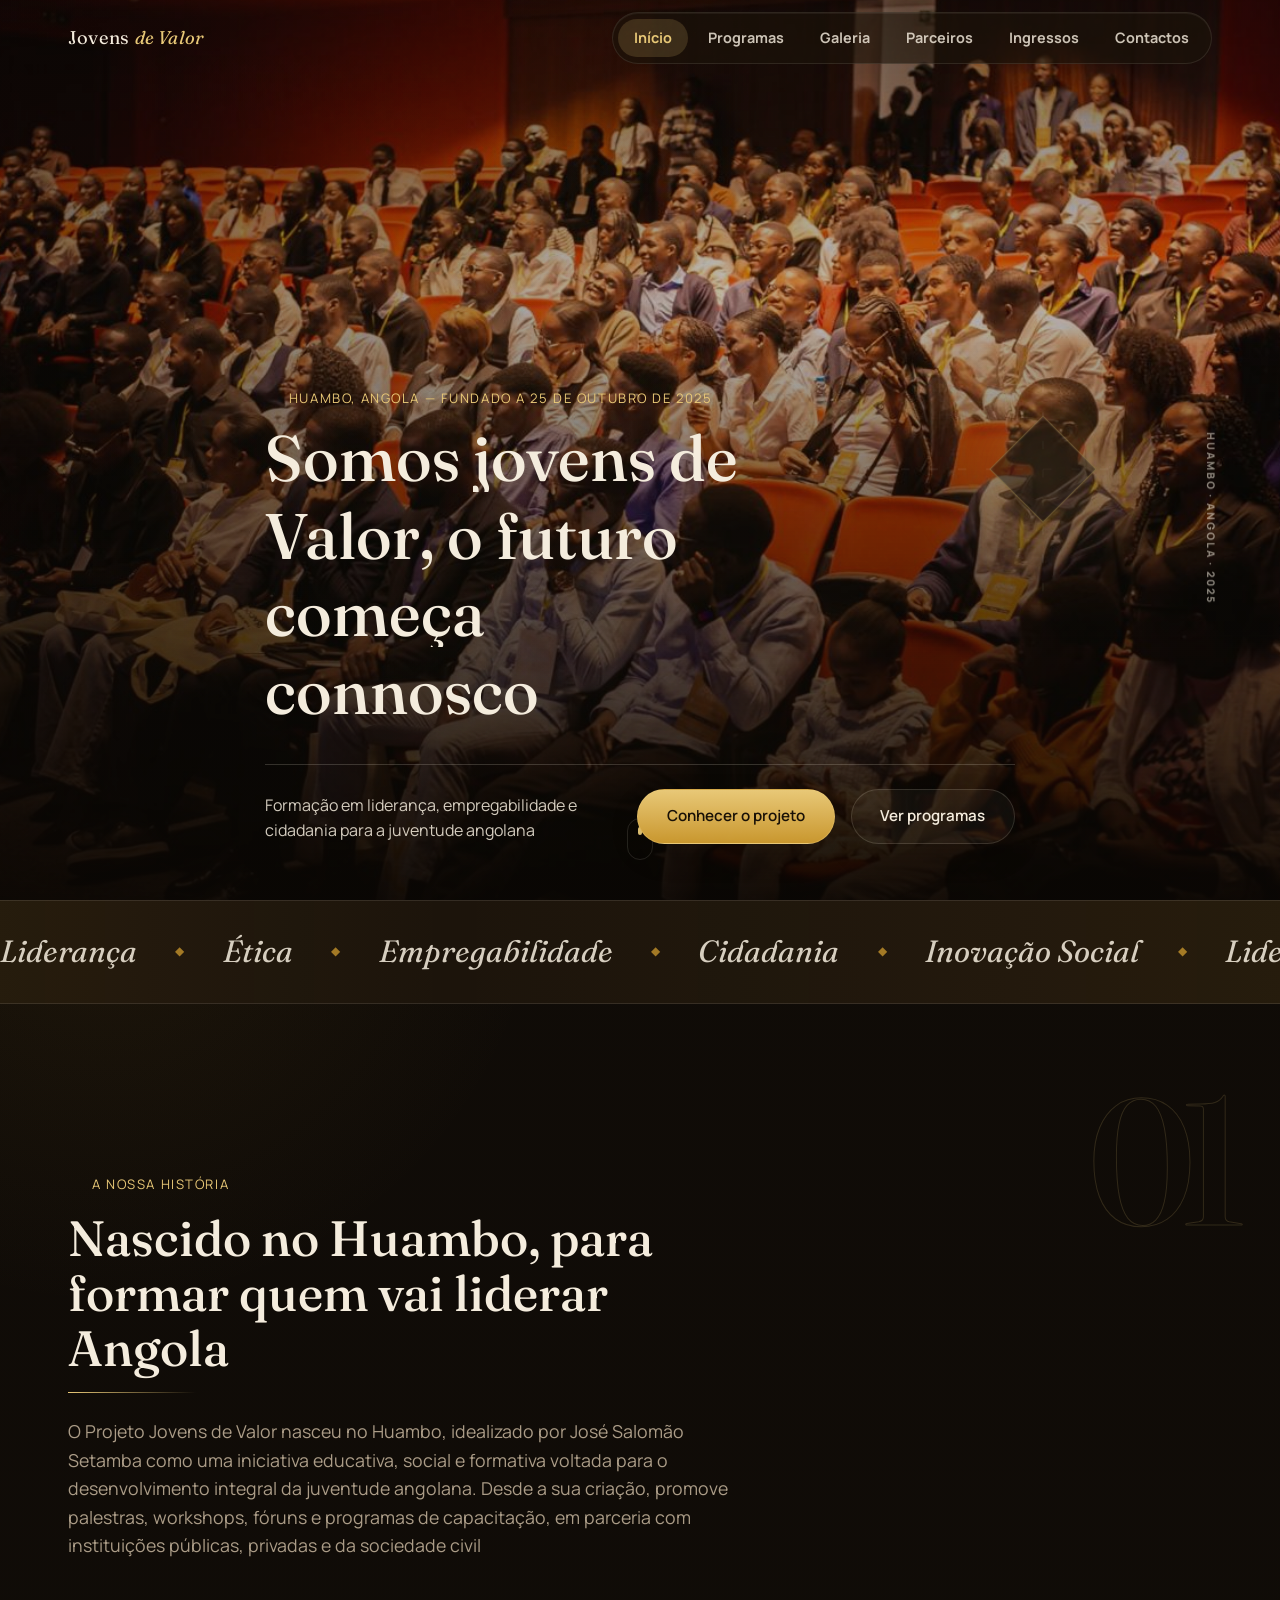
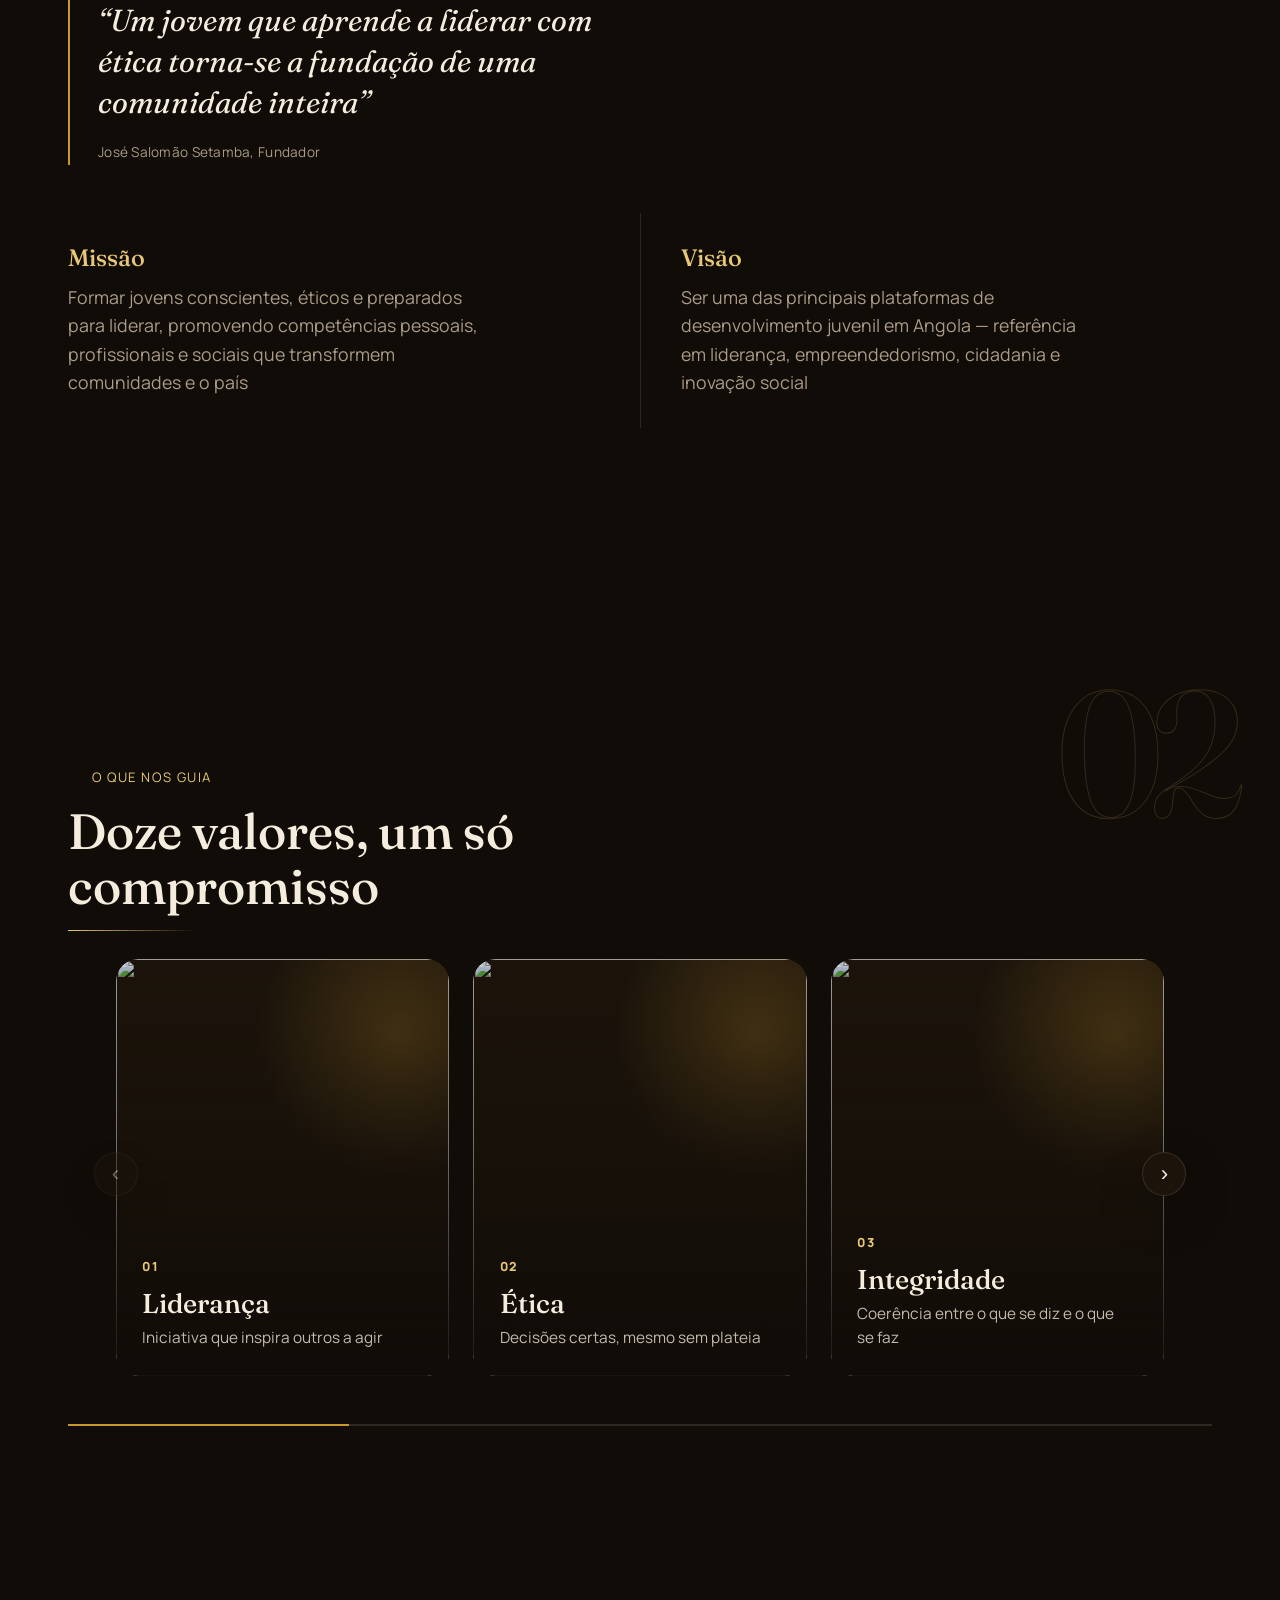
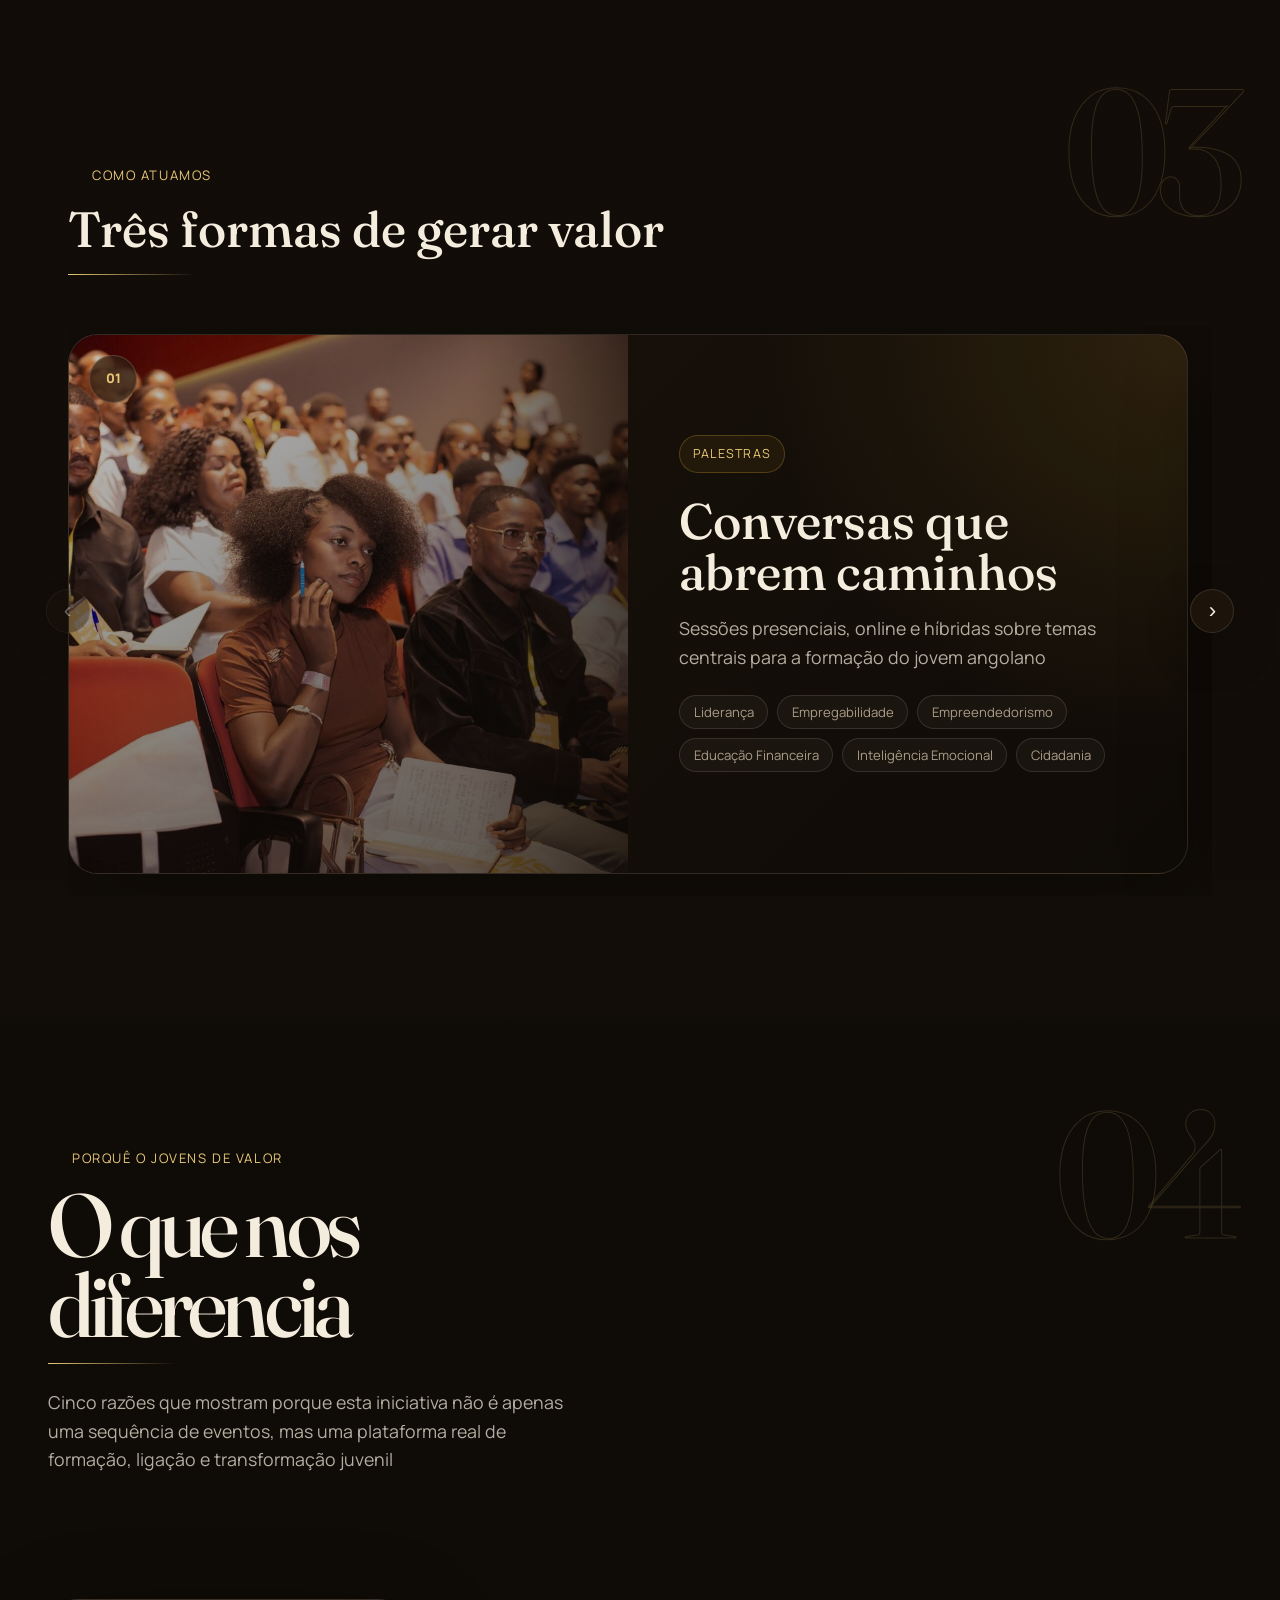
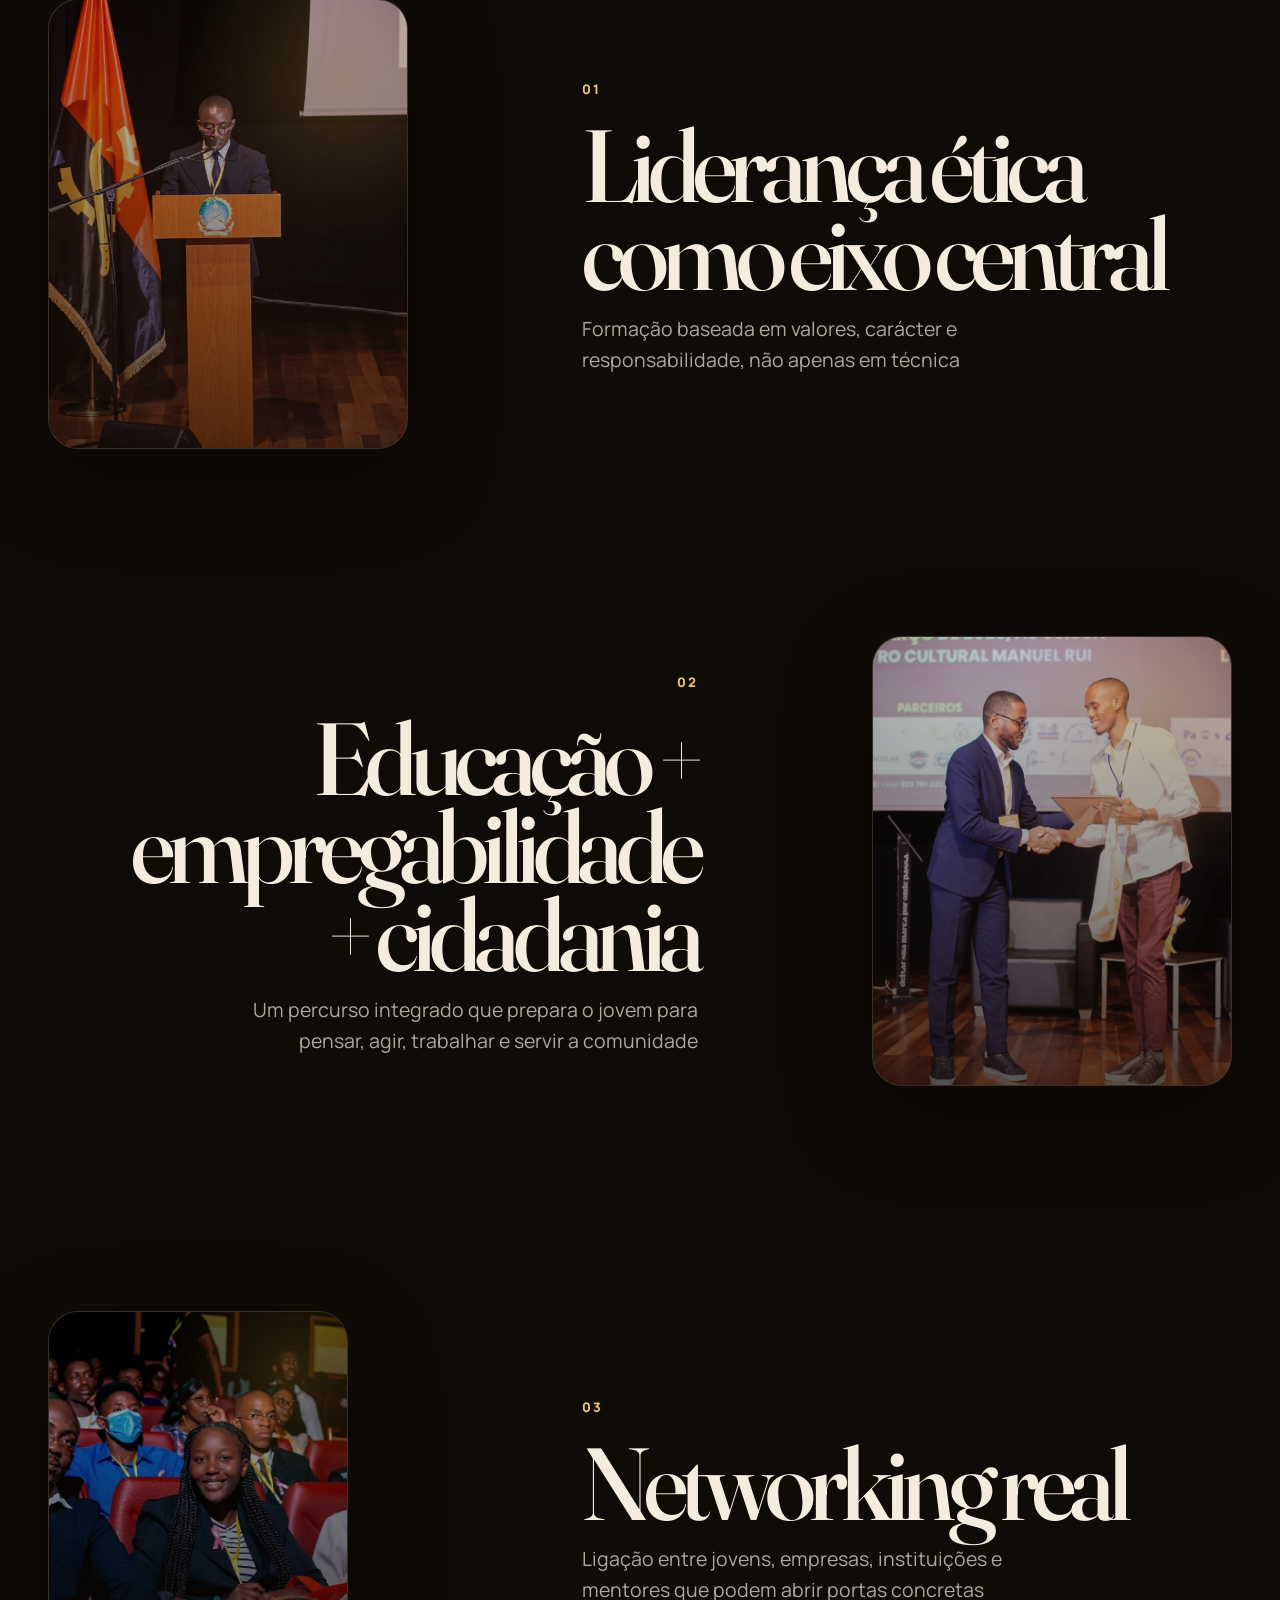
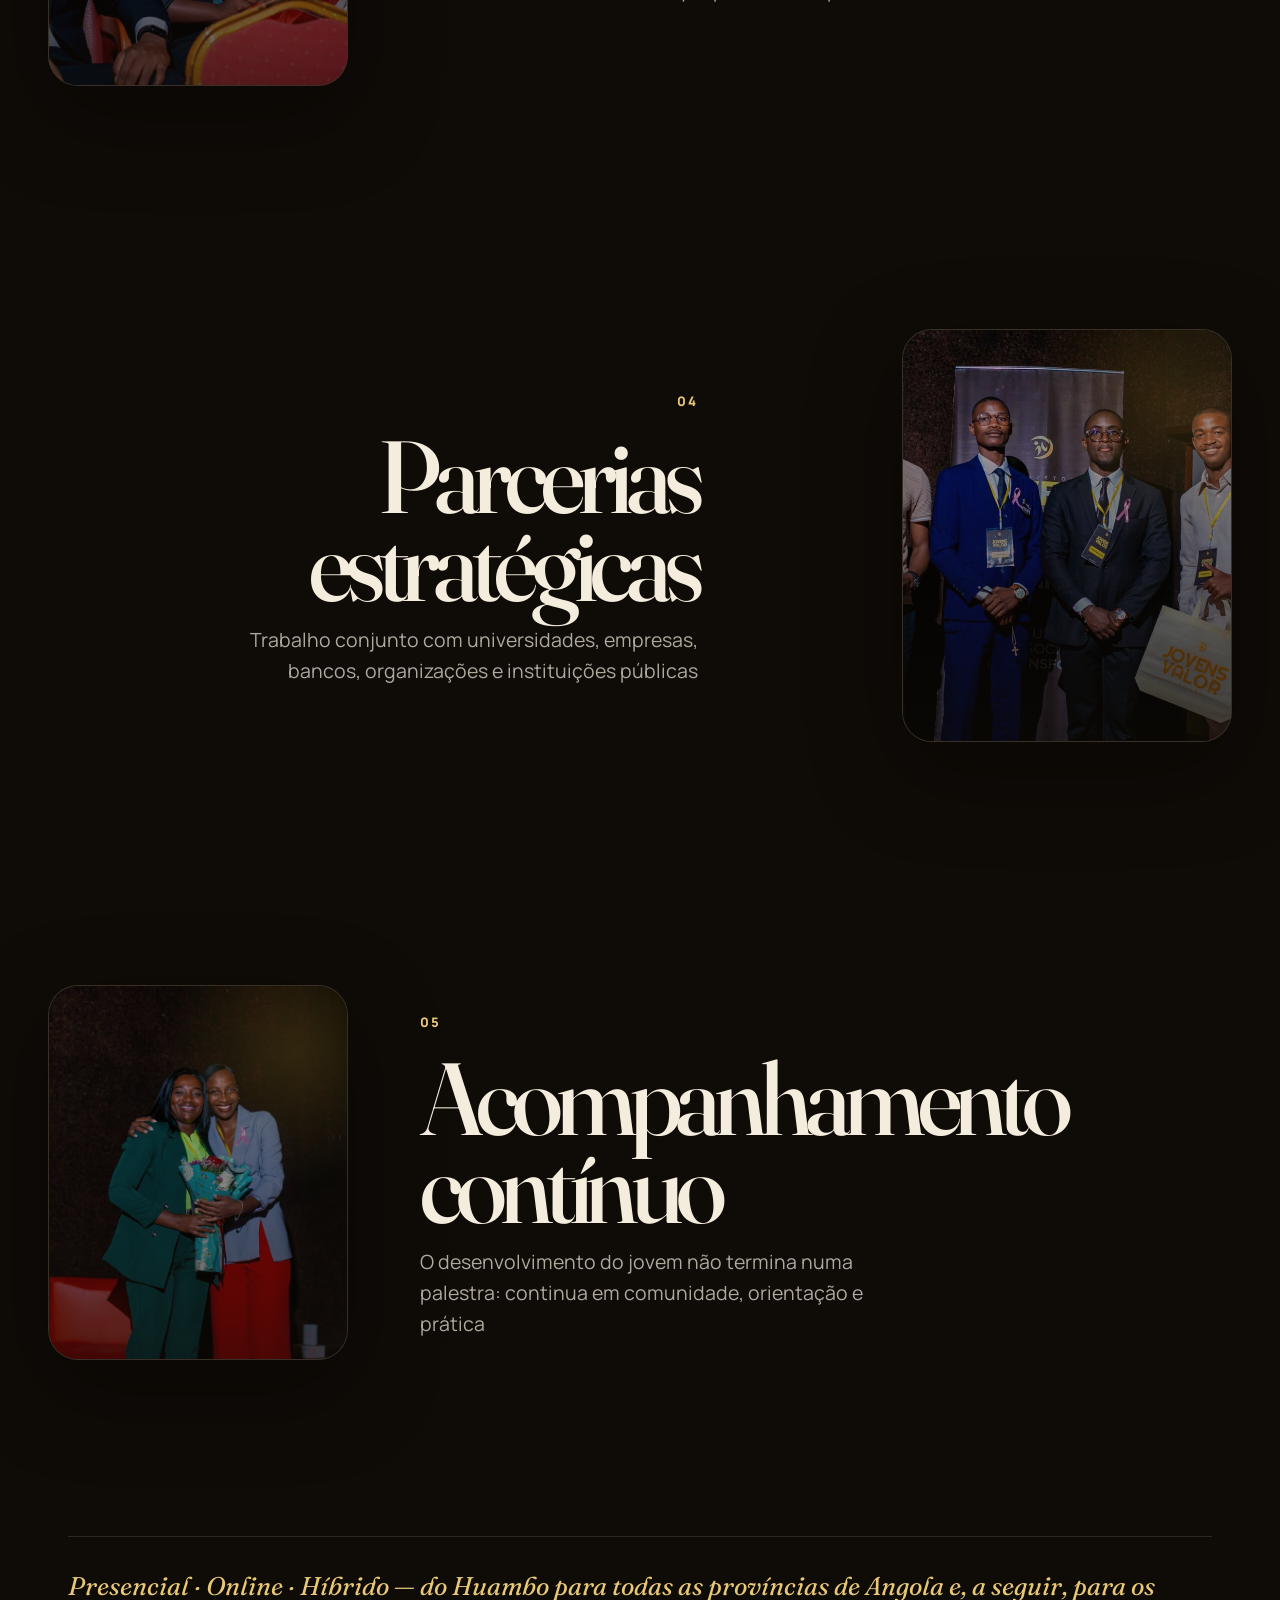
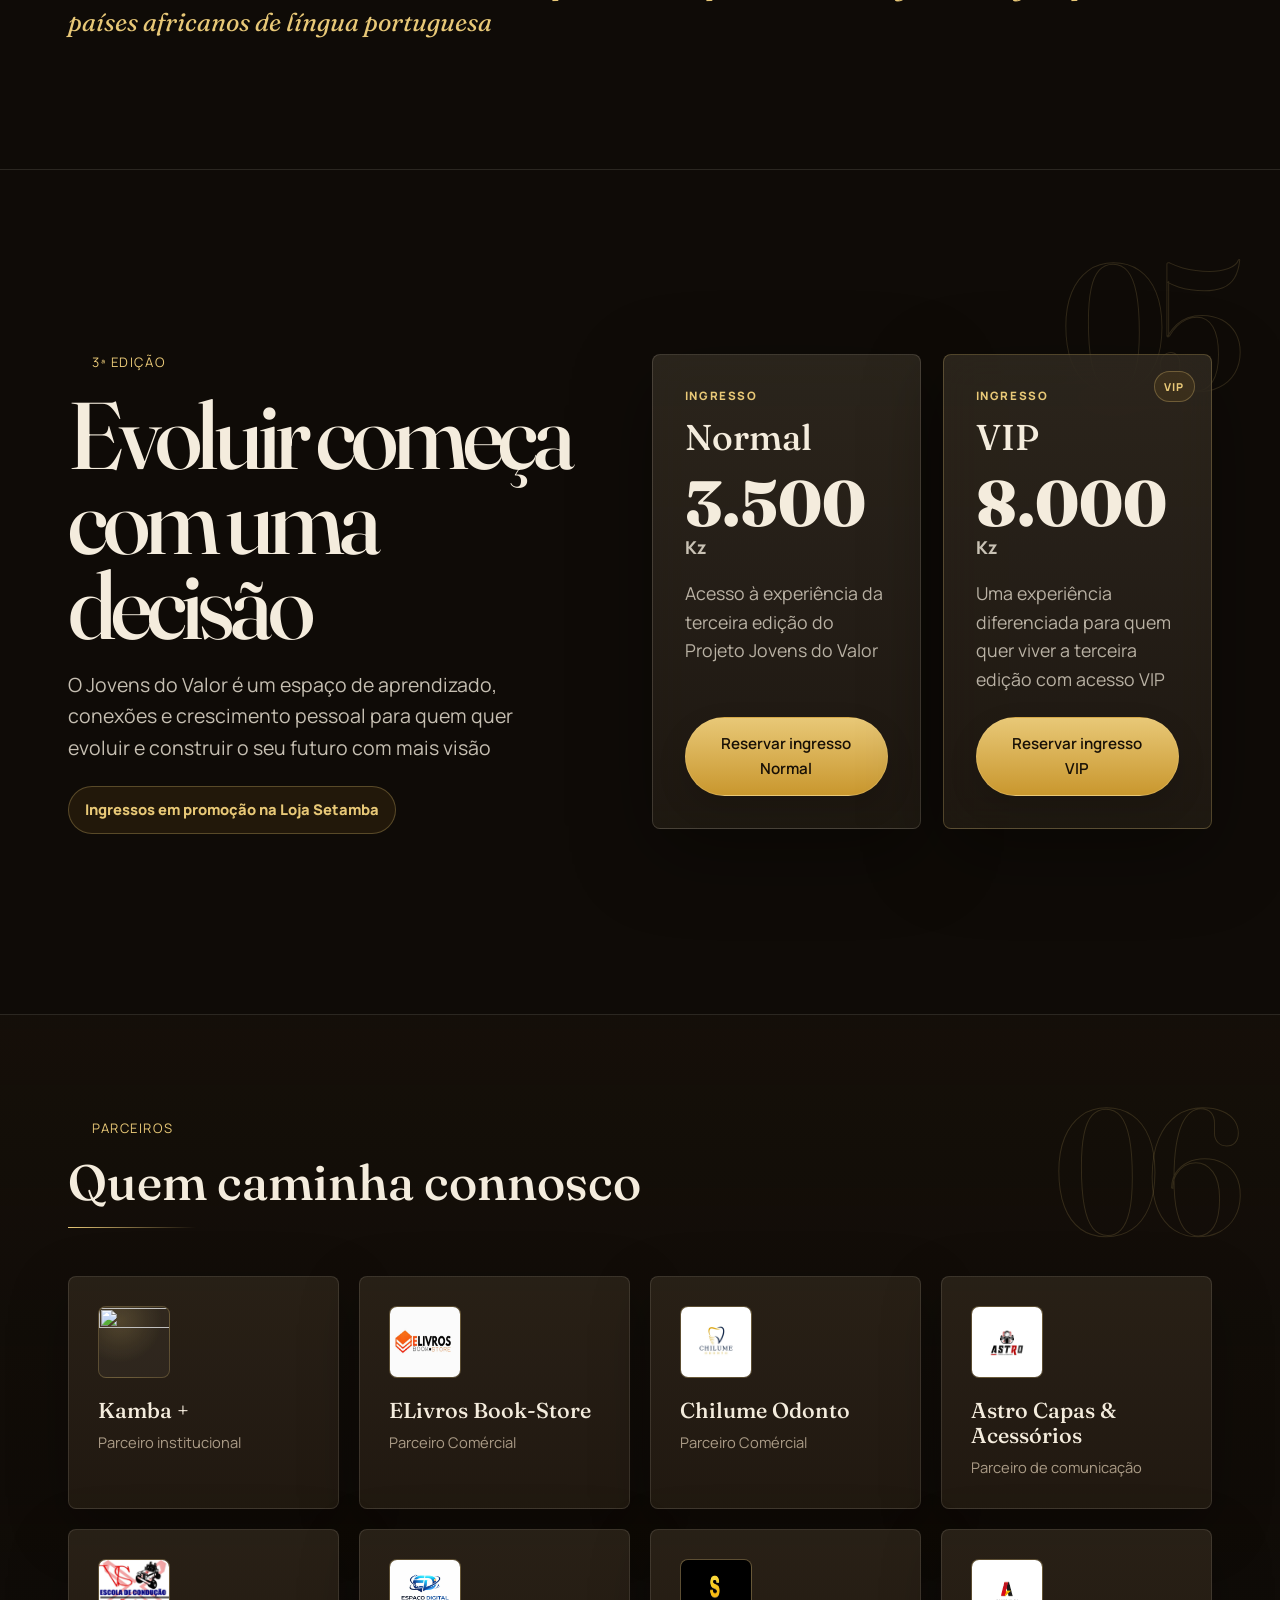
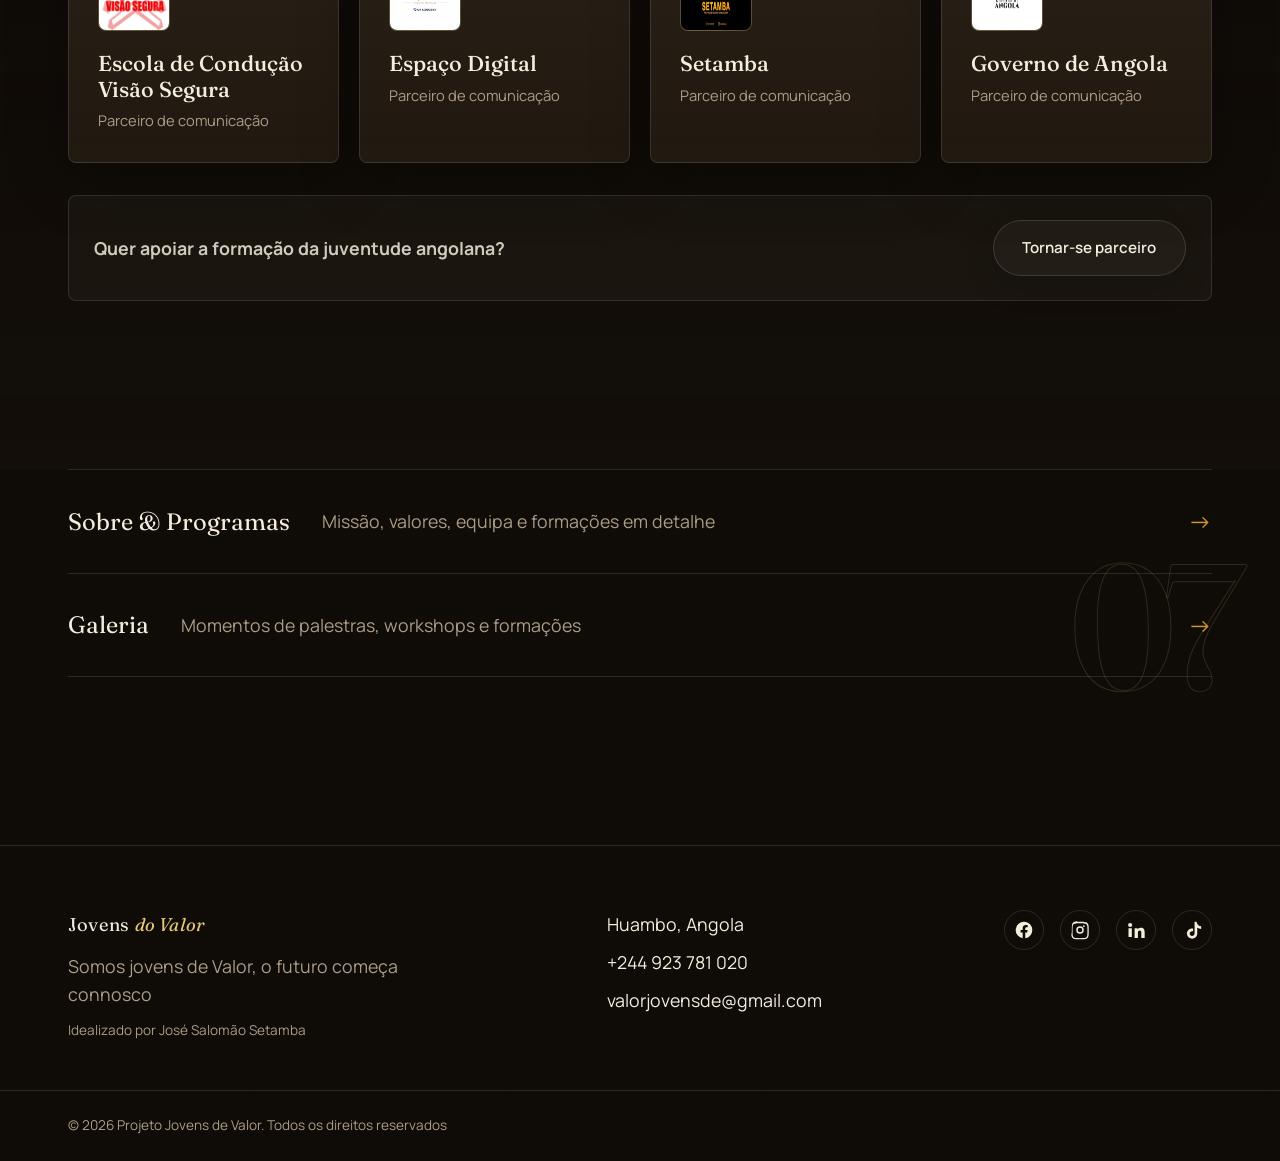
==== commit 44e6ed32: "Ws S" ====
--- a/index.html
+++ b/index.html
@@ -606,8 +606,8 @@
         <div class="partners-grid" aria-label="Parceiros do Projeto Jovens do Valor">
           <article class="partner-card signature-surface" data-reveal>
             <!-- Colocar o logótipo em assets/images/partners/governo-provincial-huambo.png e substituir este placeholder por <img>. -->
-            <img class="partner-card__logo" src="assets/images/partners/p7.jpeg" aria-hidden="true"></img>
-            <h3>Sacolas Huambo</h3>
+            <img class="partner-card__logo" src="assets/images/partners/IMG-20260721-WA0000.jpeg" aria-hidden="true"></img>
+            <h3>Kamba +</h3>
             <p>Parceiro institucional</p>
           </article>
 
@@ -655,8 +655,8 @@
 
           <article class="partner-card signature-surface" data-reveal>
             <!-- Colocar o logótipo em assets/images/partners/radio-huambo.png e substituir este placeholder por <img>. -->
-            <img class="partner-card__logo" src="assets/images/partners/p10.jpeg">
-            <h3>EUGE Rent a Car</h3>
+            <img class="partner-card__logo" src="assets/images/partners/images.png">
+            <h3>Governo de Angola</h3>
             <p>Parceiro de comunicação</p>
           </article>
         </div>
@@ -745,4 +745,4 @@
   <script src="script.js"></script>
 </body>
 
-</html>+</html>
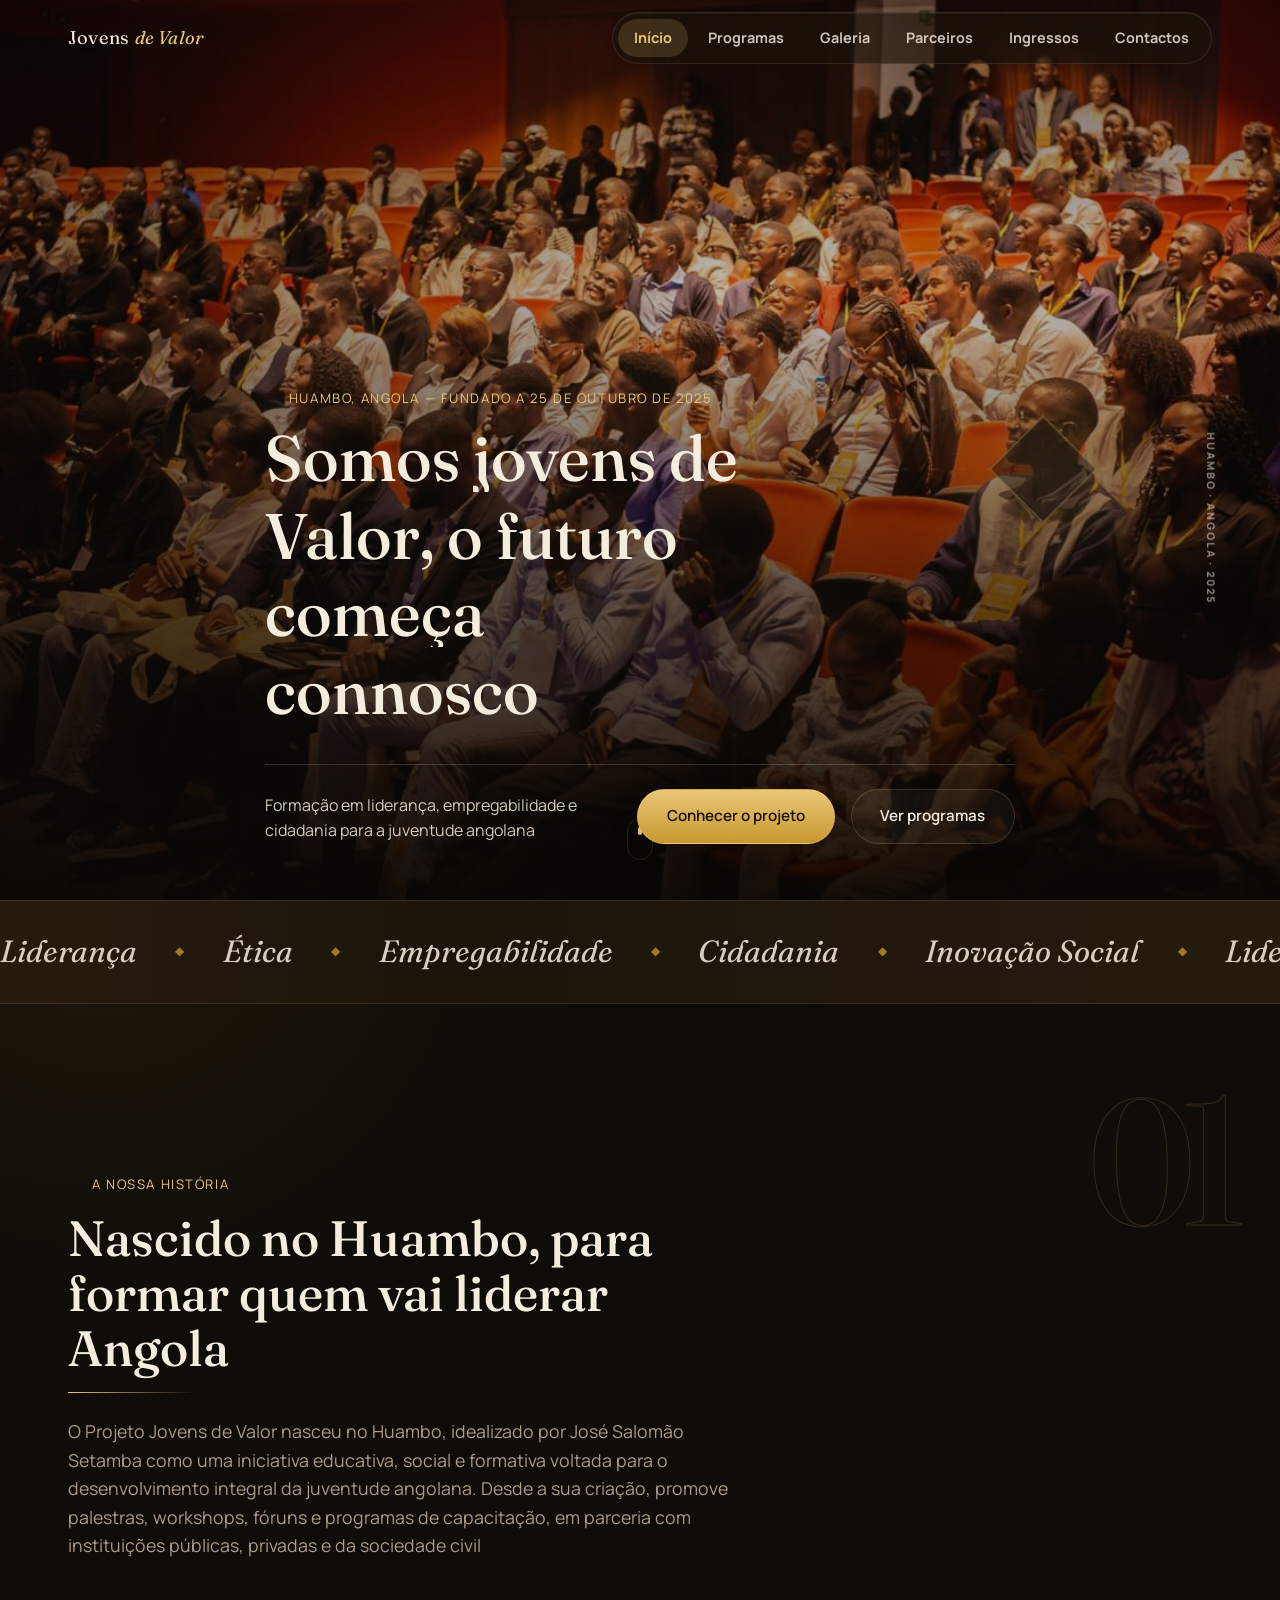
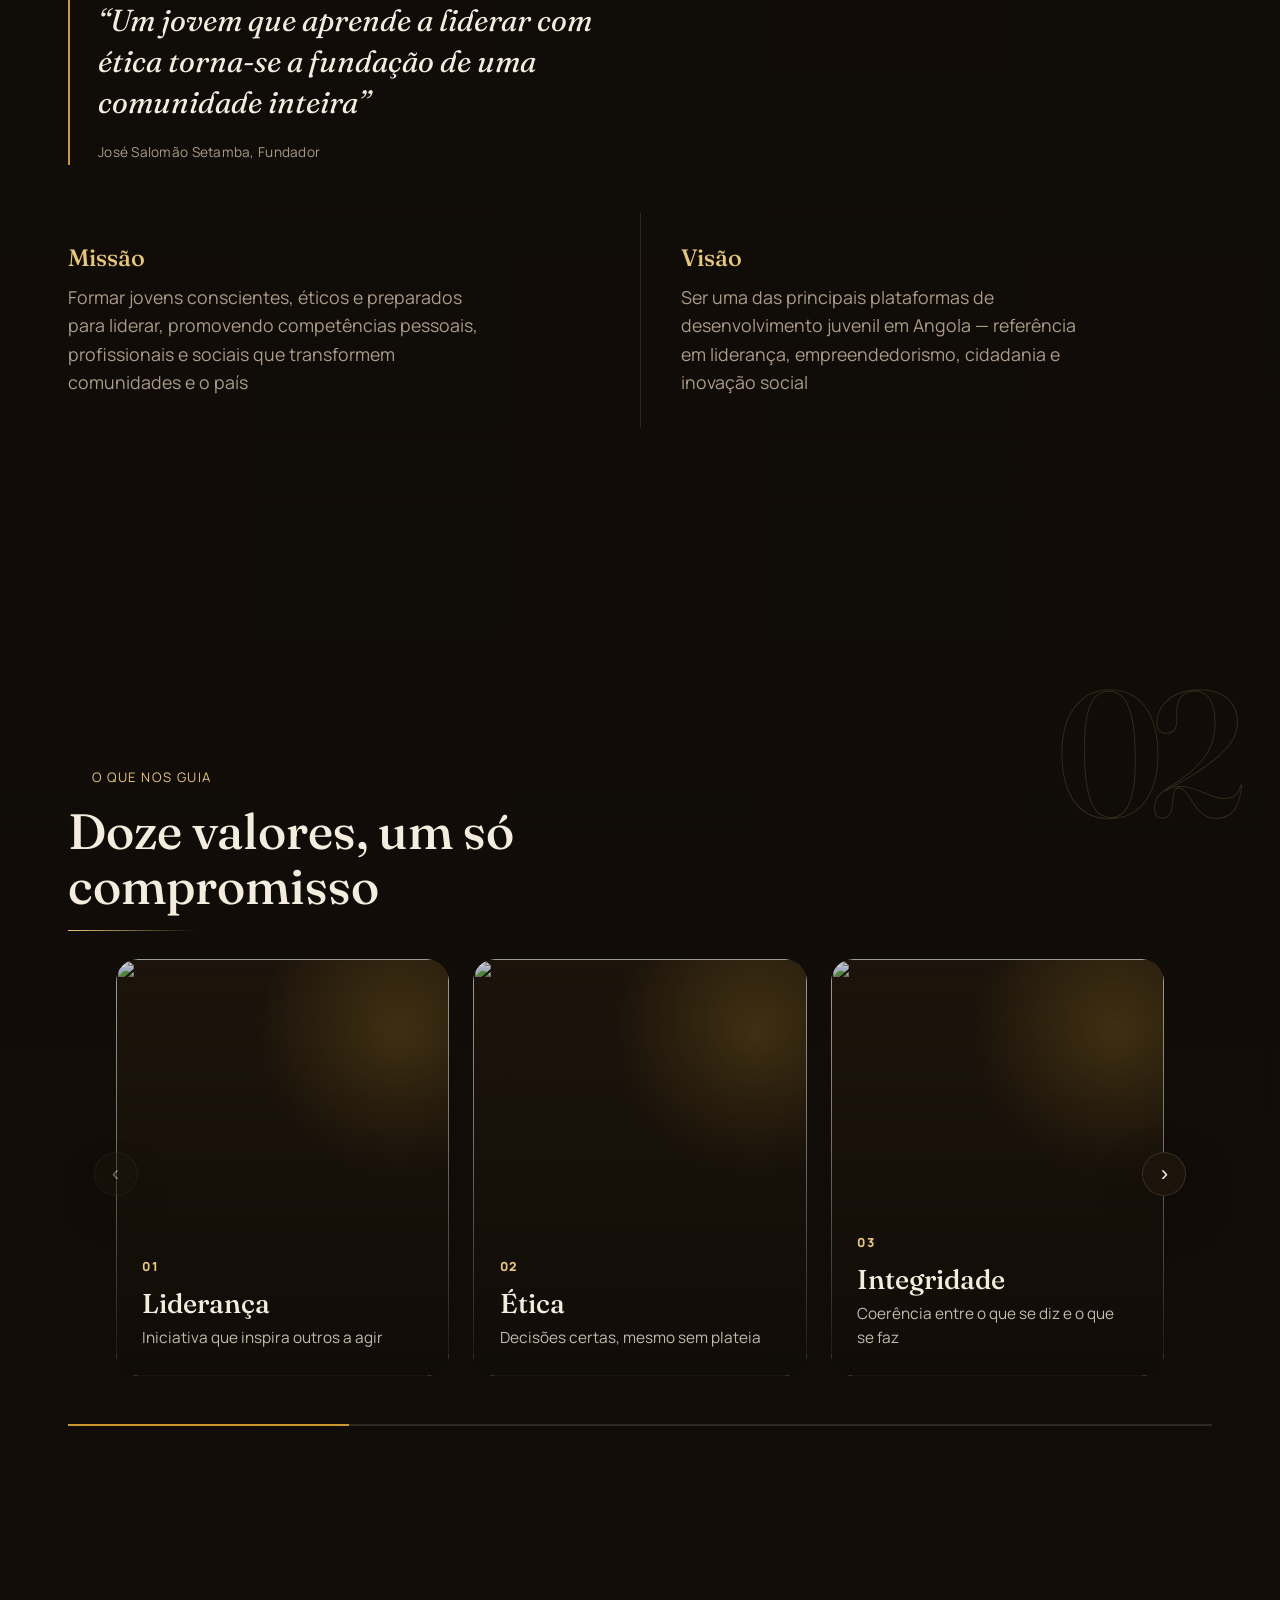
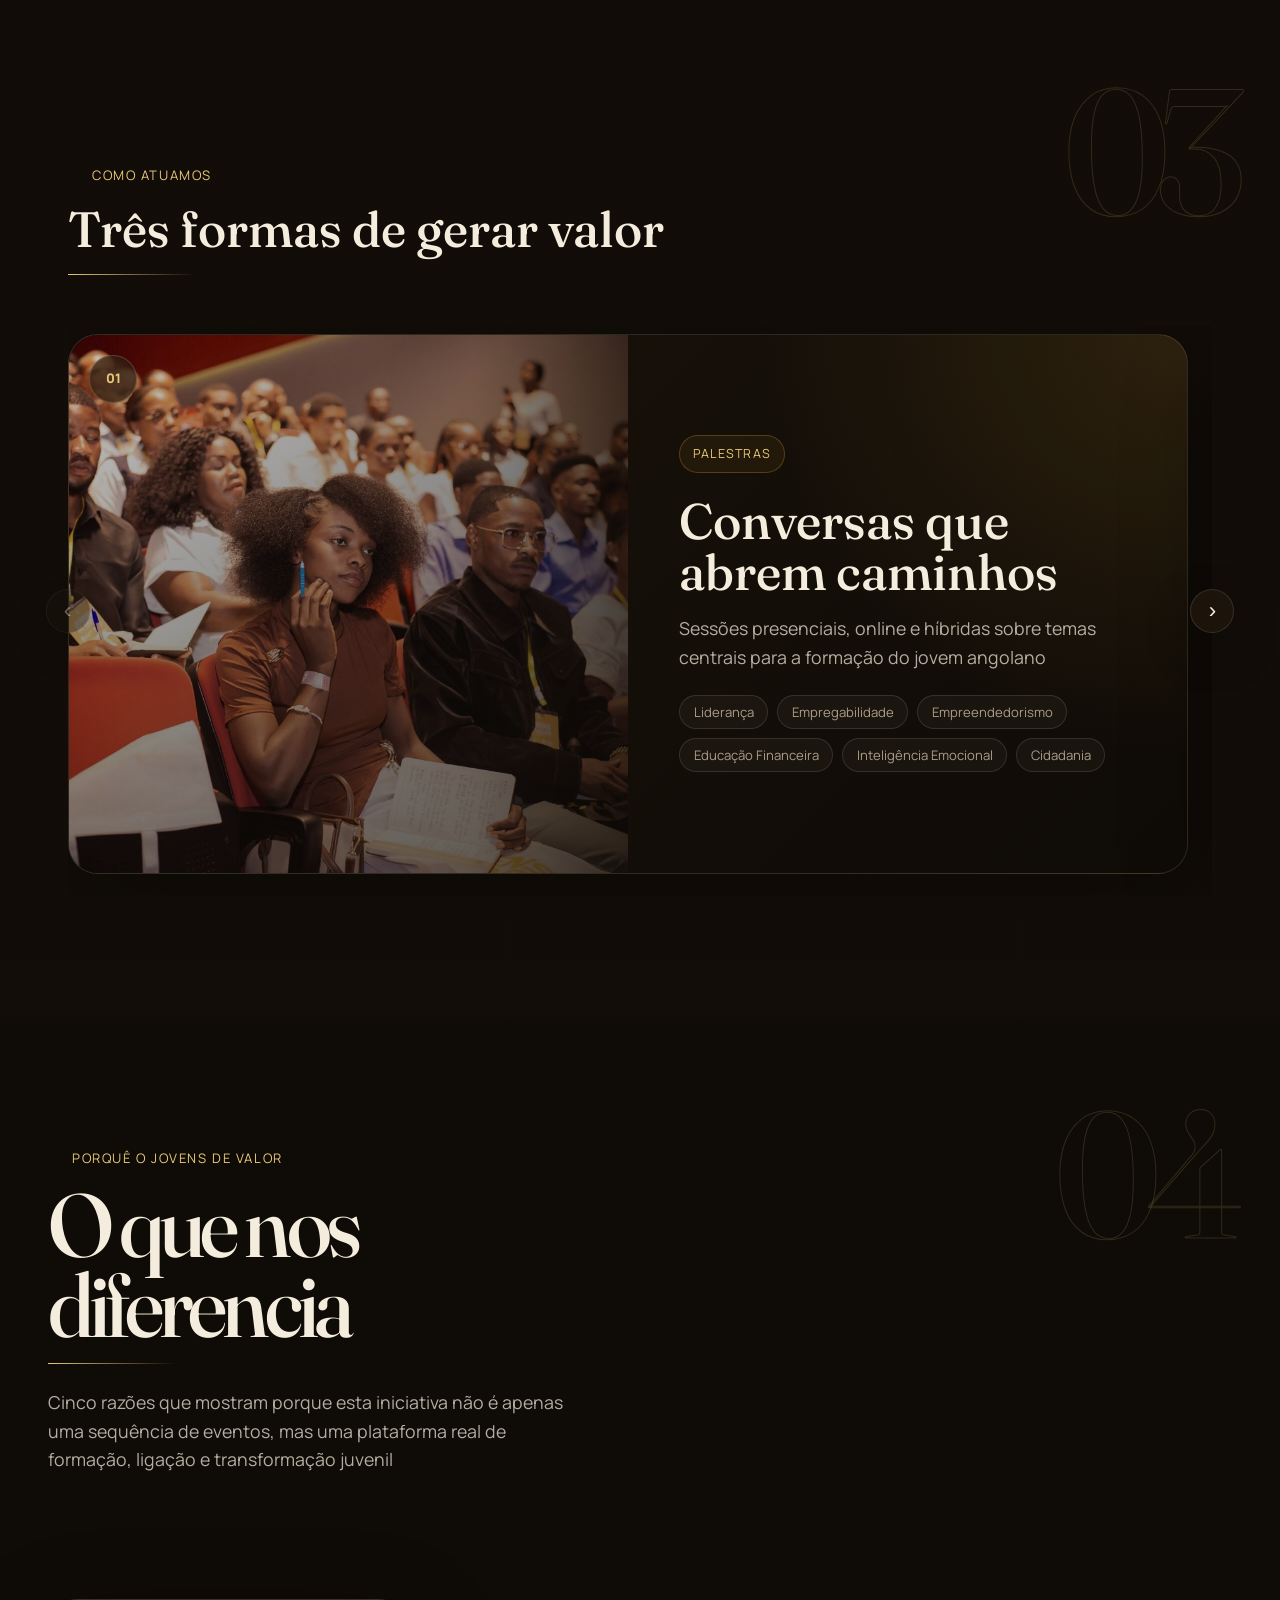
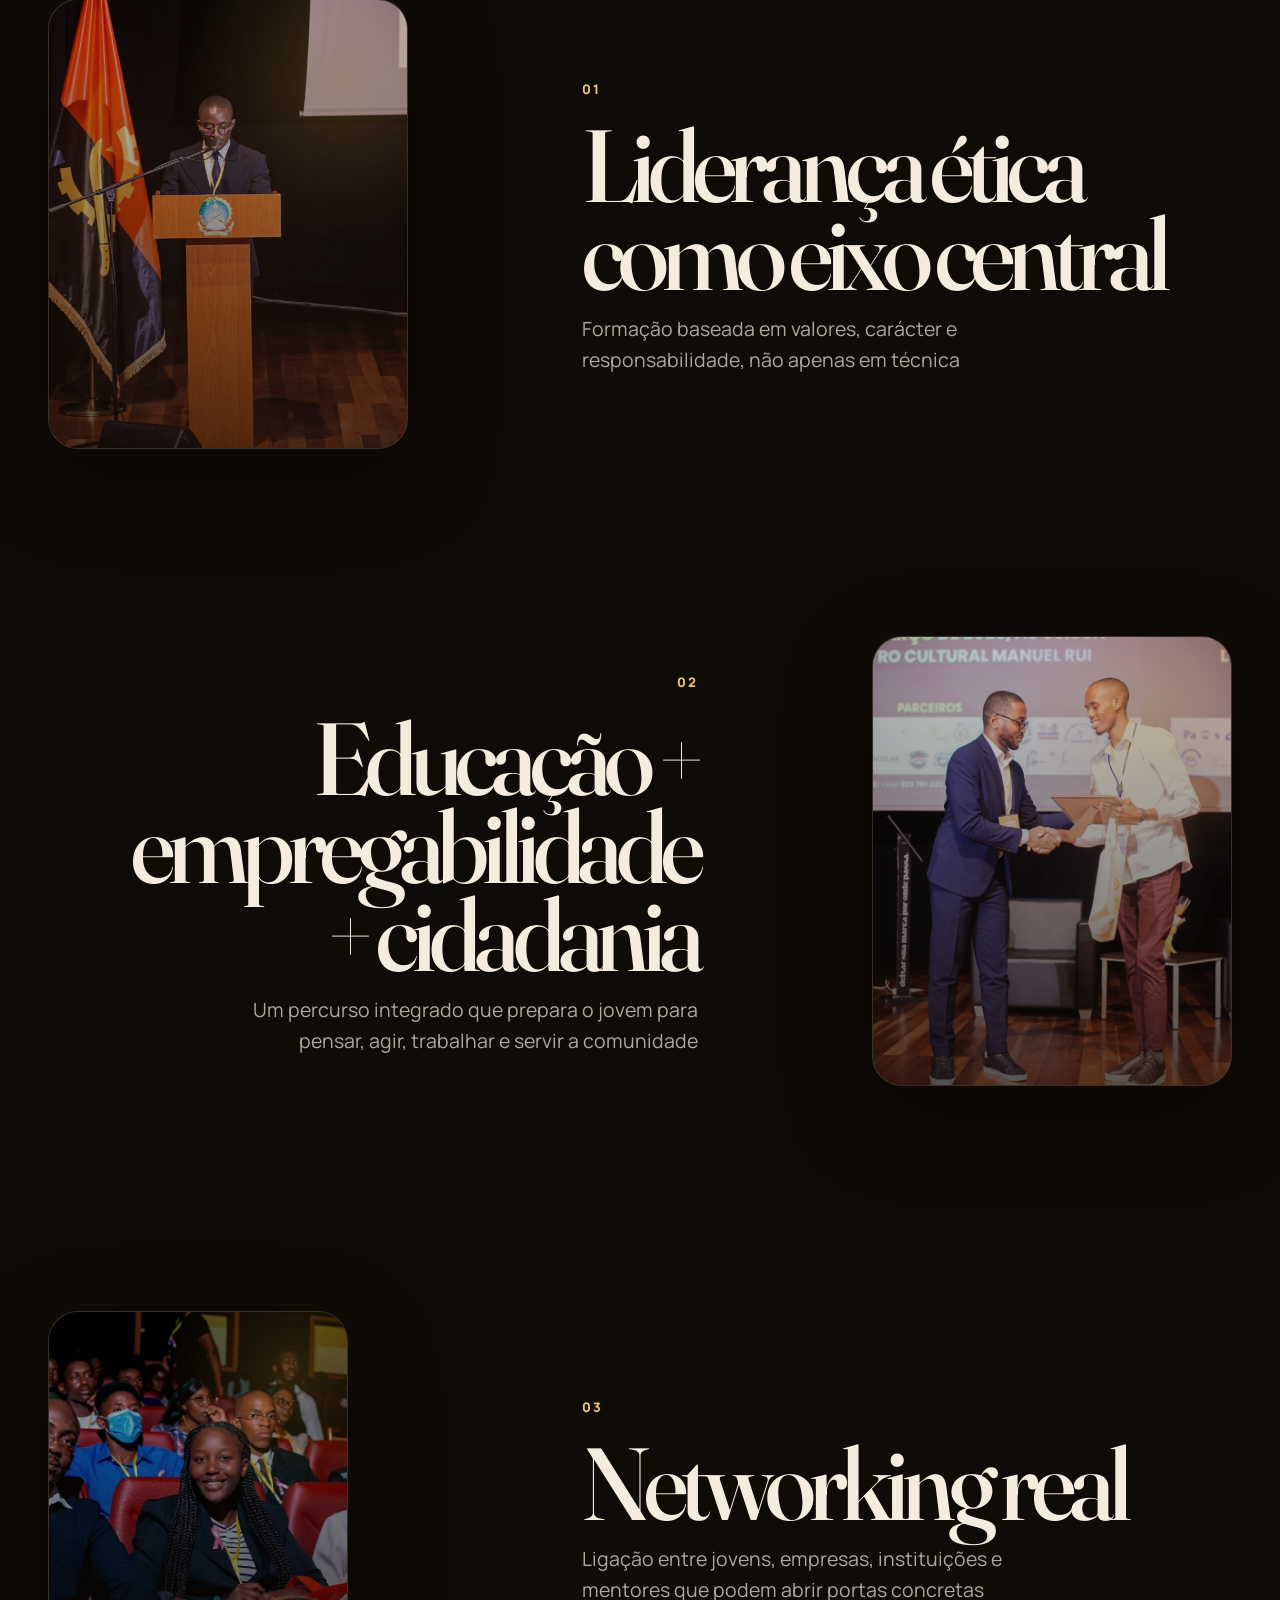
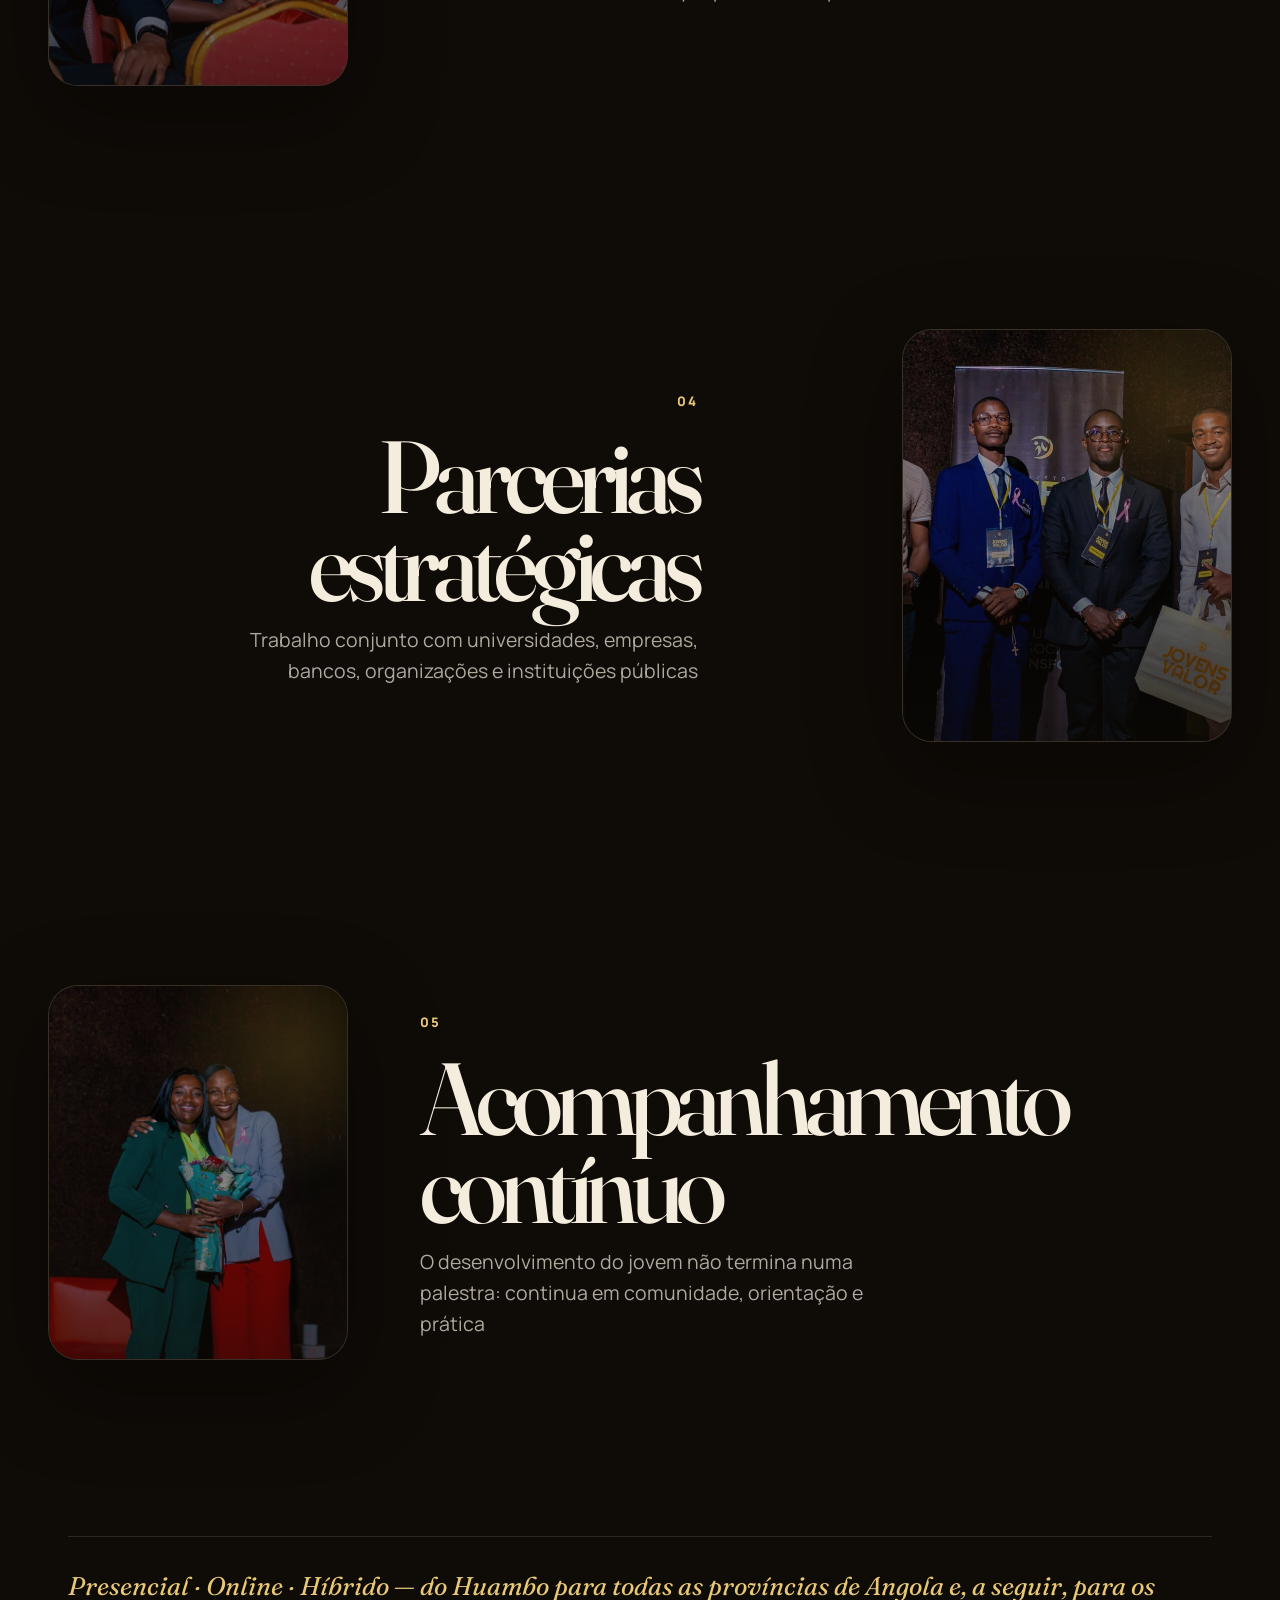
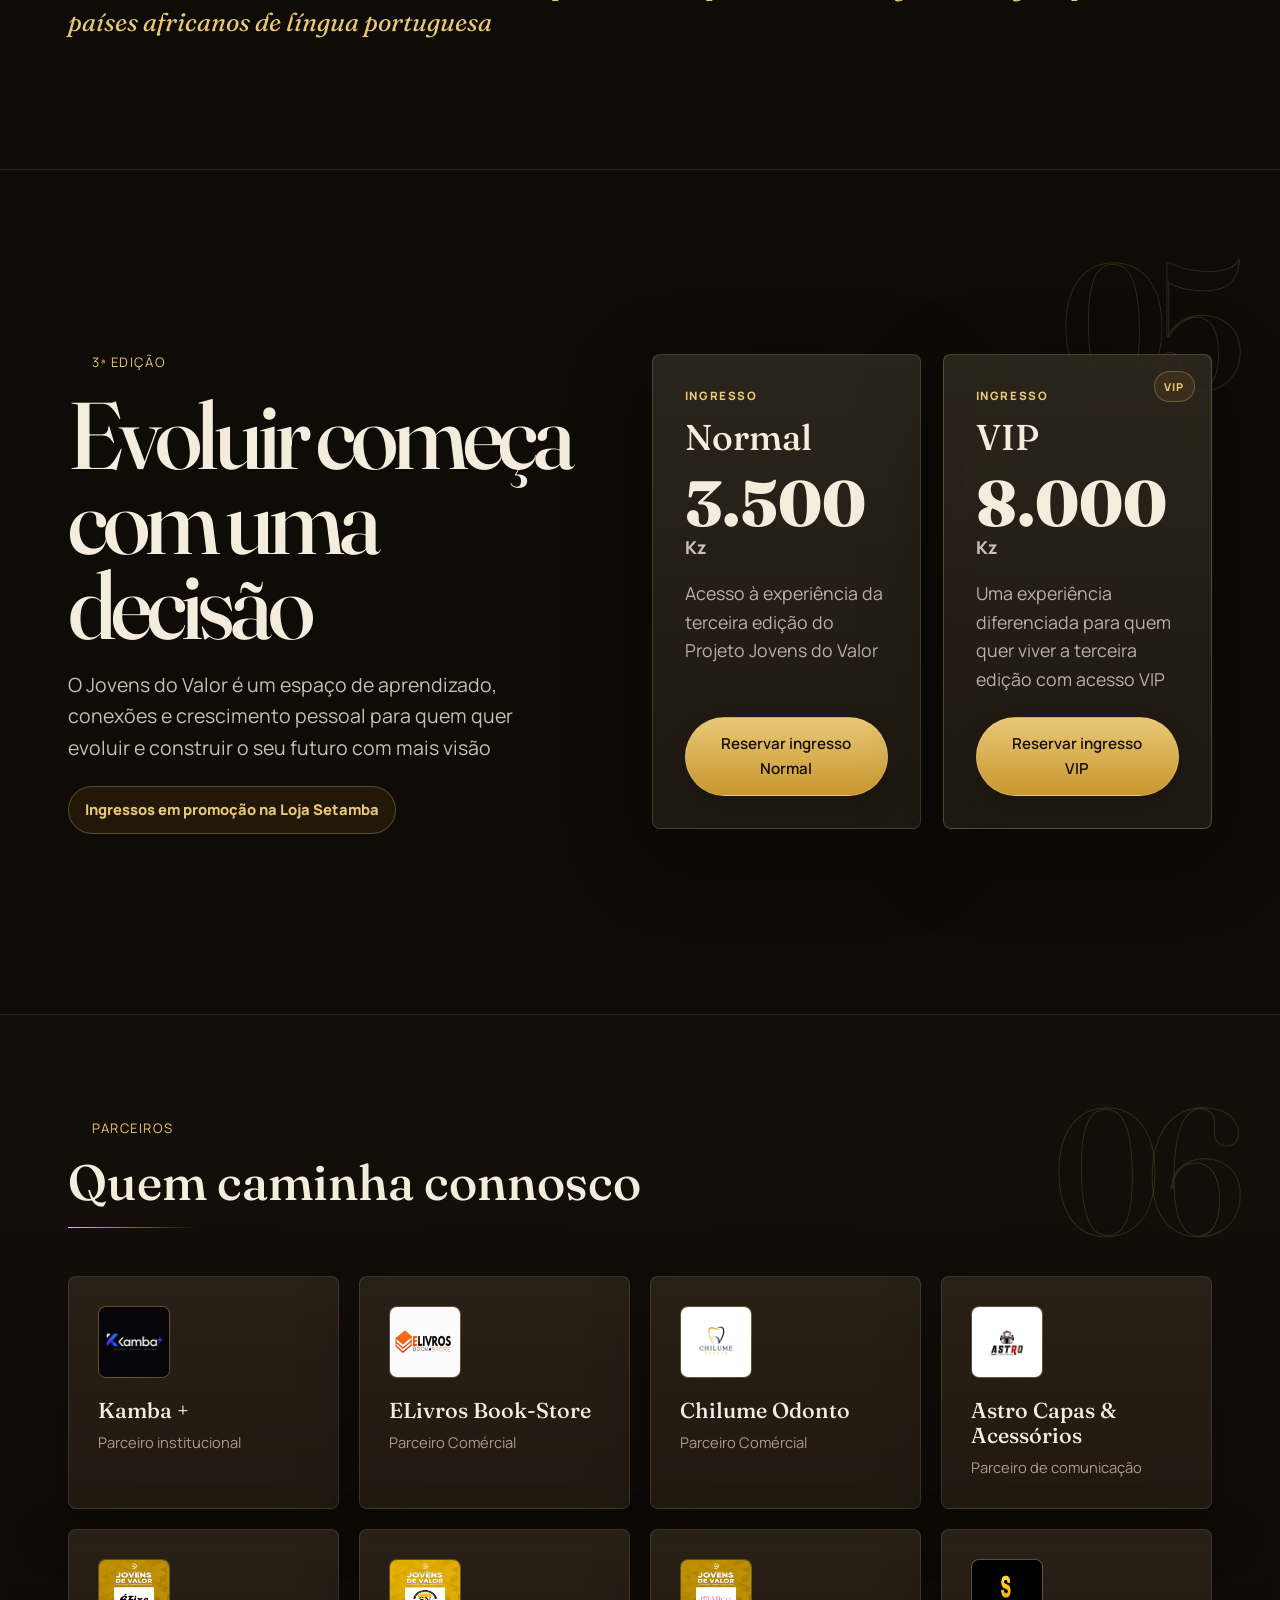
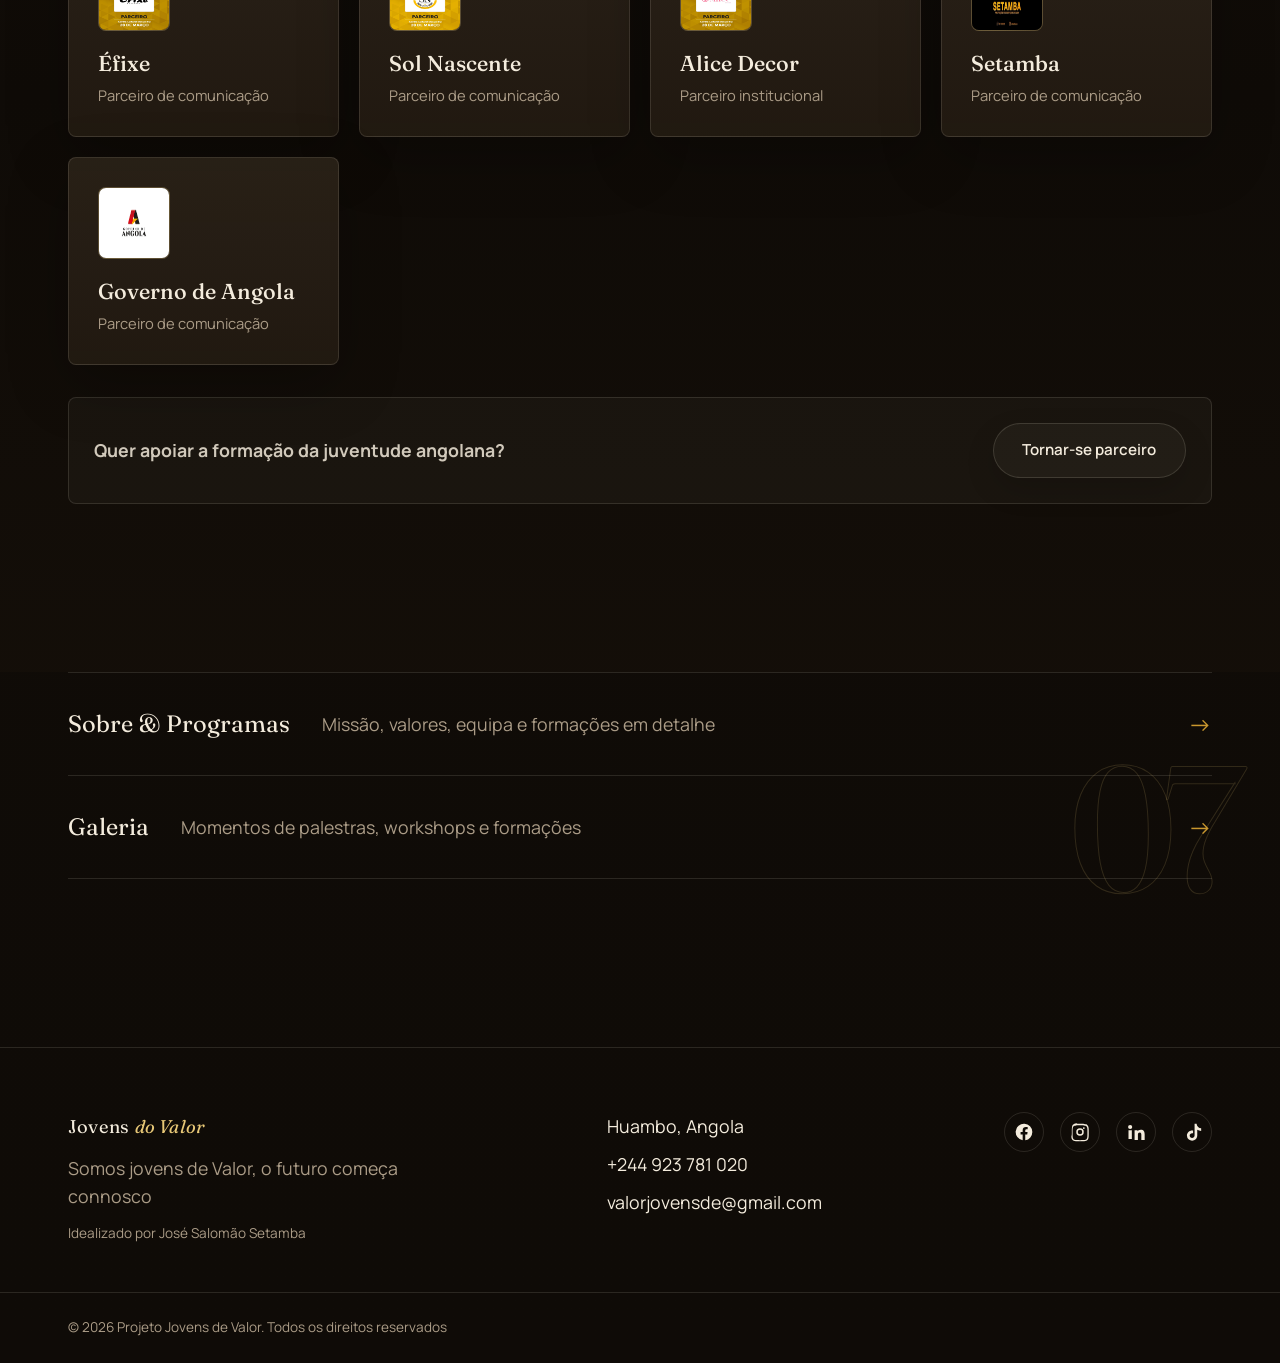
==== commit 8752f03e: "Fiz cenas Outras cenas" ====
--- a/index.html
+++ b/index.html
@@ -606,7 +606,7 @@
         <div class="partners-grid" aria-label="Parceiros do Projeto Jovens do Valor">
           <article class="partner-card signature-surface" data-reveal>
             <!-- Colocar o logótipo em assets/images/partners/governo-provincial-huambo.png e substituir este placeholder por <img>. -->
-            <img class="partner-card__logo" src="assets/images/partners/IMG-20260721-WA0000.jpeg" aria-hidden="true"></img>
+            <img class="partner-card__logo" src="assets/images/partners/IMG-20260721-WA0000.jpg" aria-hidden="true"></img>
             <h3>Kamba +</h3>
             <p>Parceiro institucional</p>
           </article>
@@ -634,17 +634,25 @@
 
           <article class="partner-card signature-surface" data-reveal>
             <!-- Colocar o logótipo em assets/images/partners/radio-huambo.png e substituir este placeholder por <img>. -->
-            <img class="partner-card__logo" src="assets/images/partners/p5.jpeg">
-            <h3>Escola de Condução Visão Segura</h3>
+            <img class="partner-card__logo" src="assets/images/partners/IMG-20260721-WA0018.jpg">
+            <h3>Éfixe</h3>
             <p>Parceiro de comunicação</p>
           </article>
 
           <article class="partner-card signature-surface" data-reveal>
             <!-- Colocar o logótipo em assets/images/partners/radio-huambo.png e substituir este placeholder por <img>. -->
-            <img class="partner-card__logo" src="assets/images/partners/p6.jpeg">
-            <h3>Espaço Digital</h3>
+            <img class="partner-card__logo" src="assets/images/partners/IMG-20260721-WA0020.jpg">
+            <h3>Sol Nascente</h3>
             <p>Parceiro de comunicação</p>
           </article>
+
+<article class="partner-card signature-surface" data-reveal>
+            <!-- Colocar o logótipo em assets/images/partners/governo-provincial-huambo.png e substituir este placeholder por <img>. -->
+            <img class="partner-card__logo" src="assets/images/partners/IMG-20260721-WA0019.jpg" aria-hidden="true"></img>
+            <h3>Alice Decor</h3>
+            <p>Parceiro institucional</p>
+</article>
+
 
           <article class="partner-card signature-surface" data-reveal>
             <!-- Colocar o logótipo em assets/images/partners/radio-huambo.png e substituir este placeholder por <img>. -->
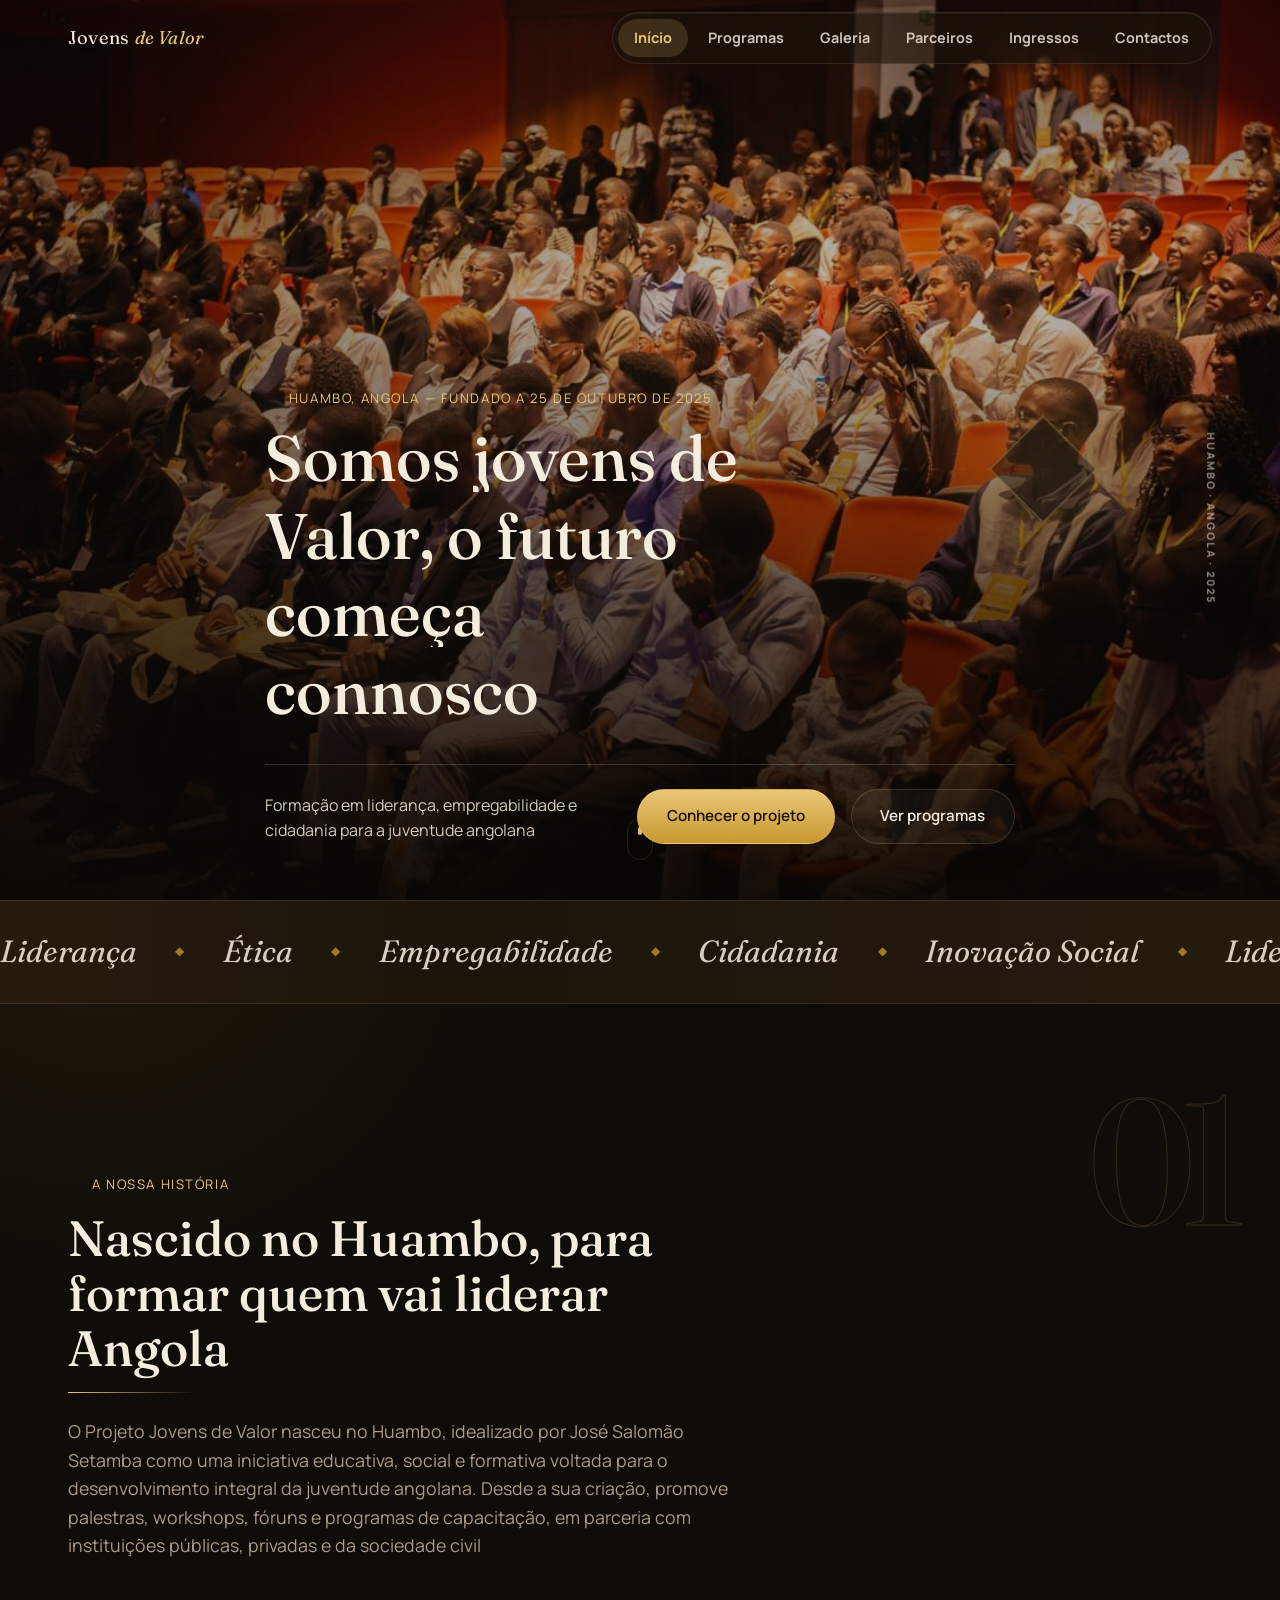
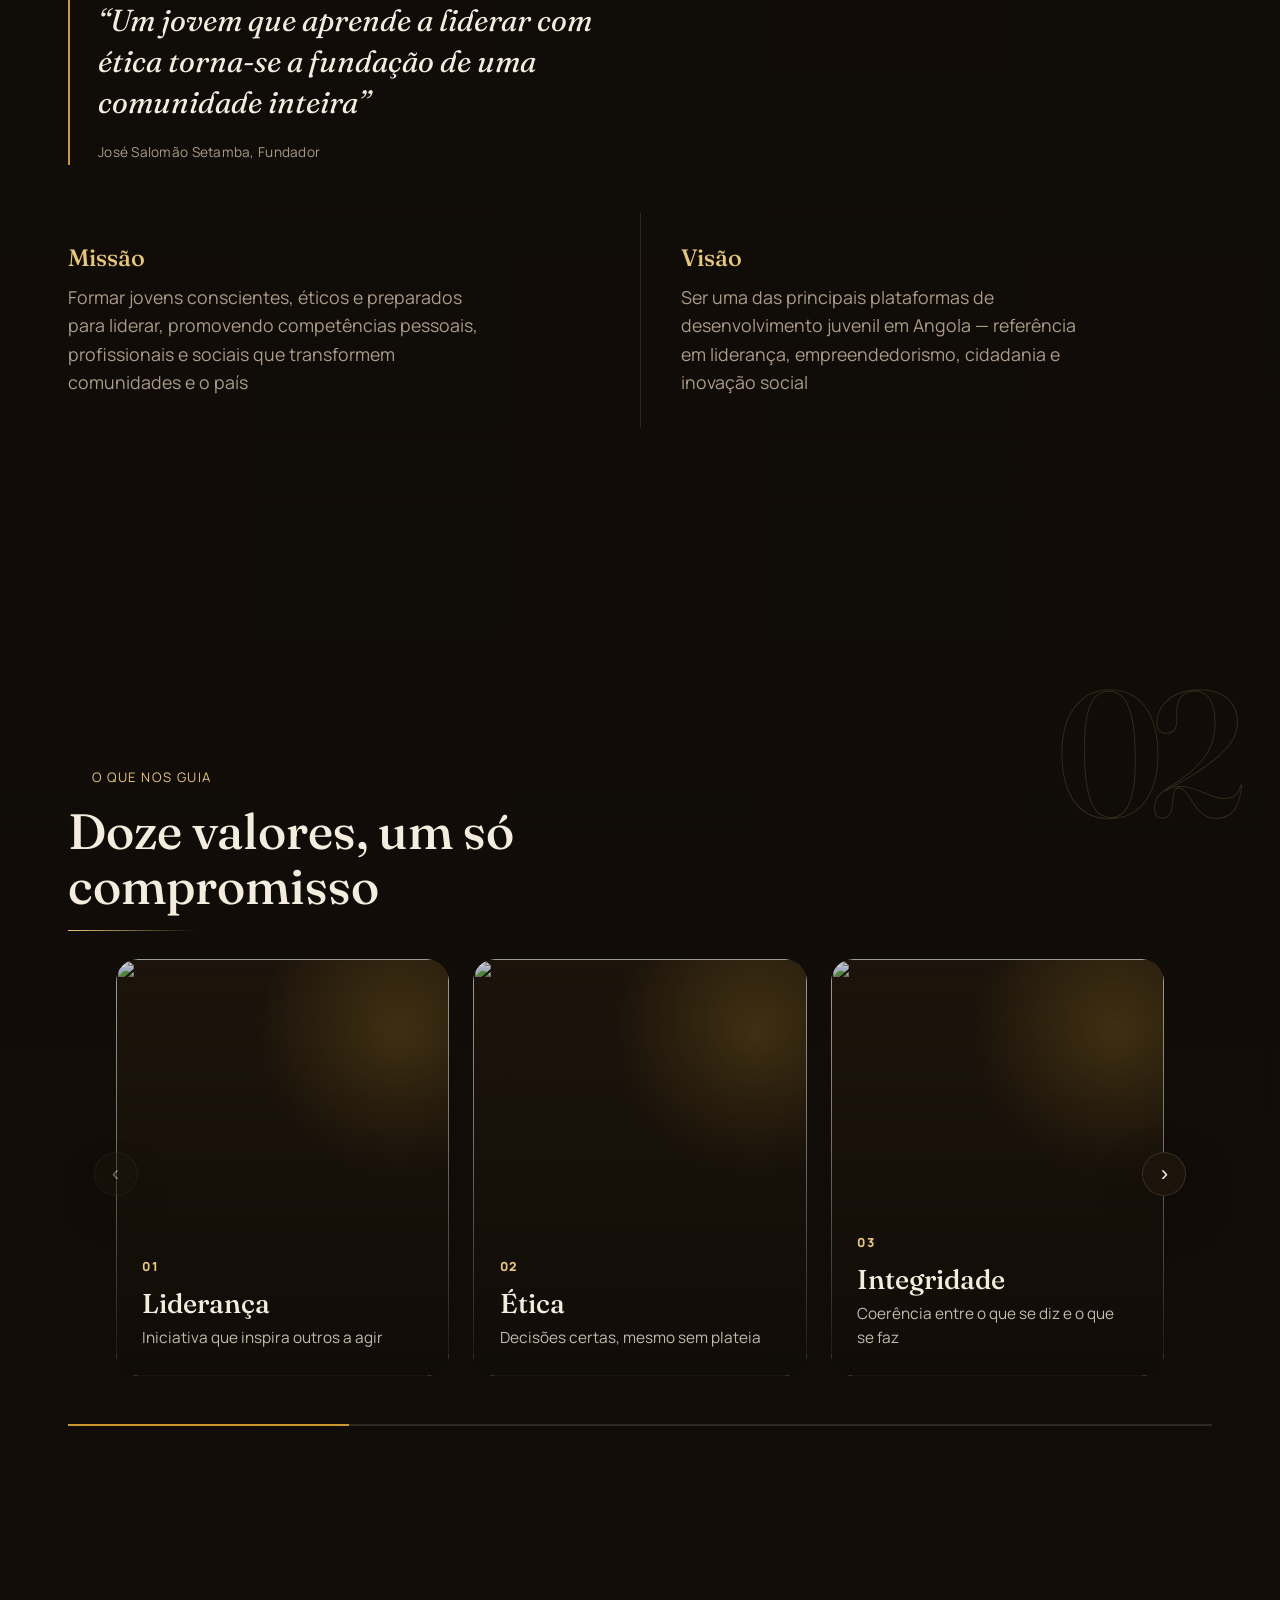
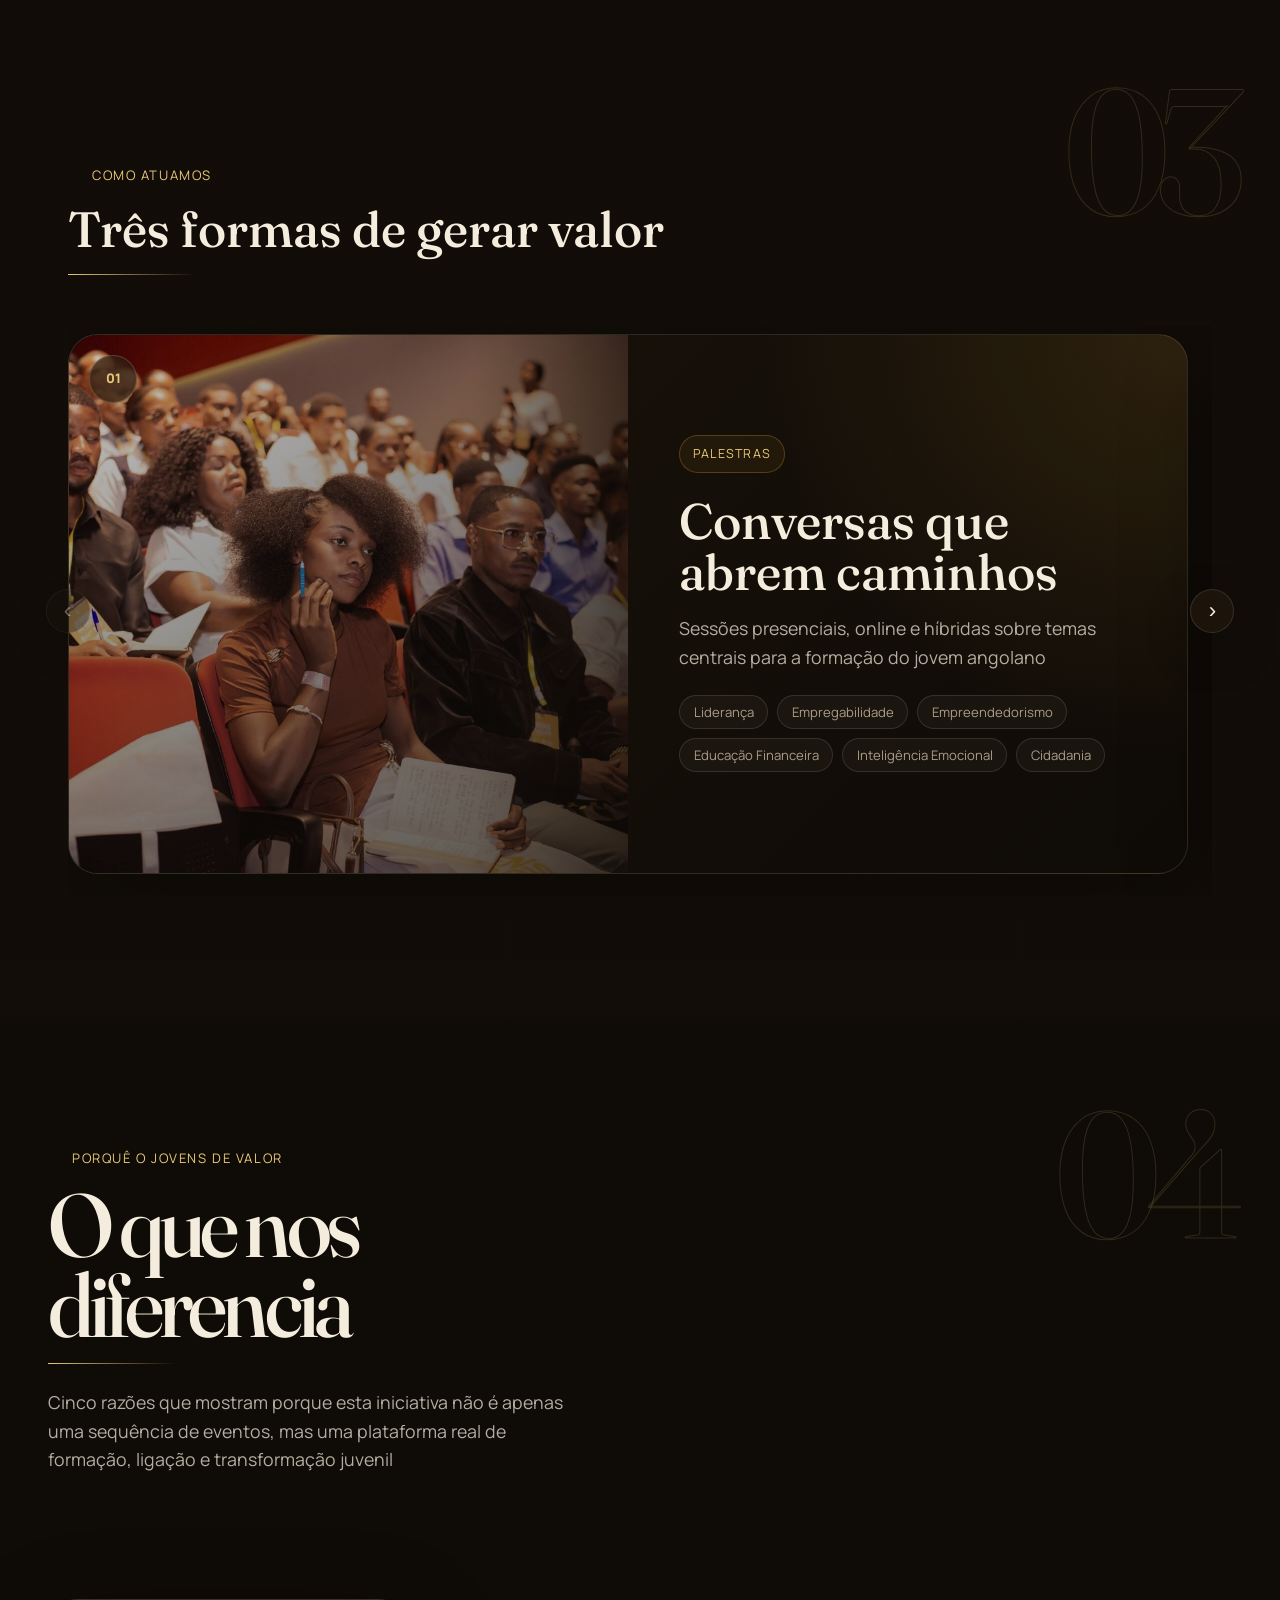
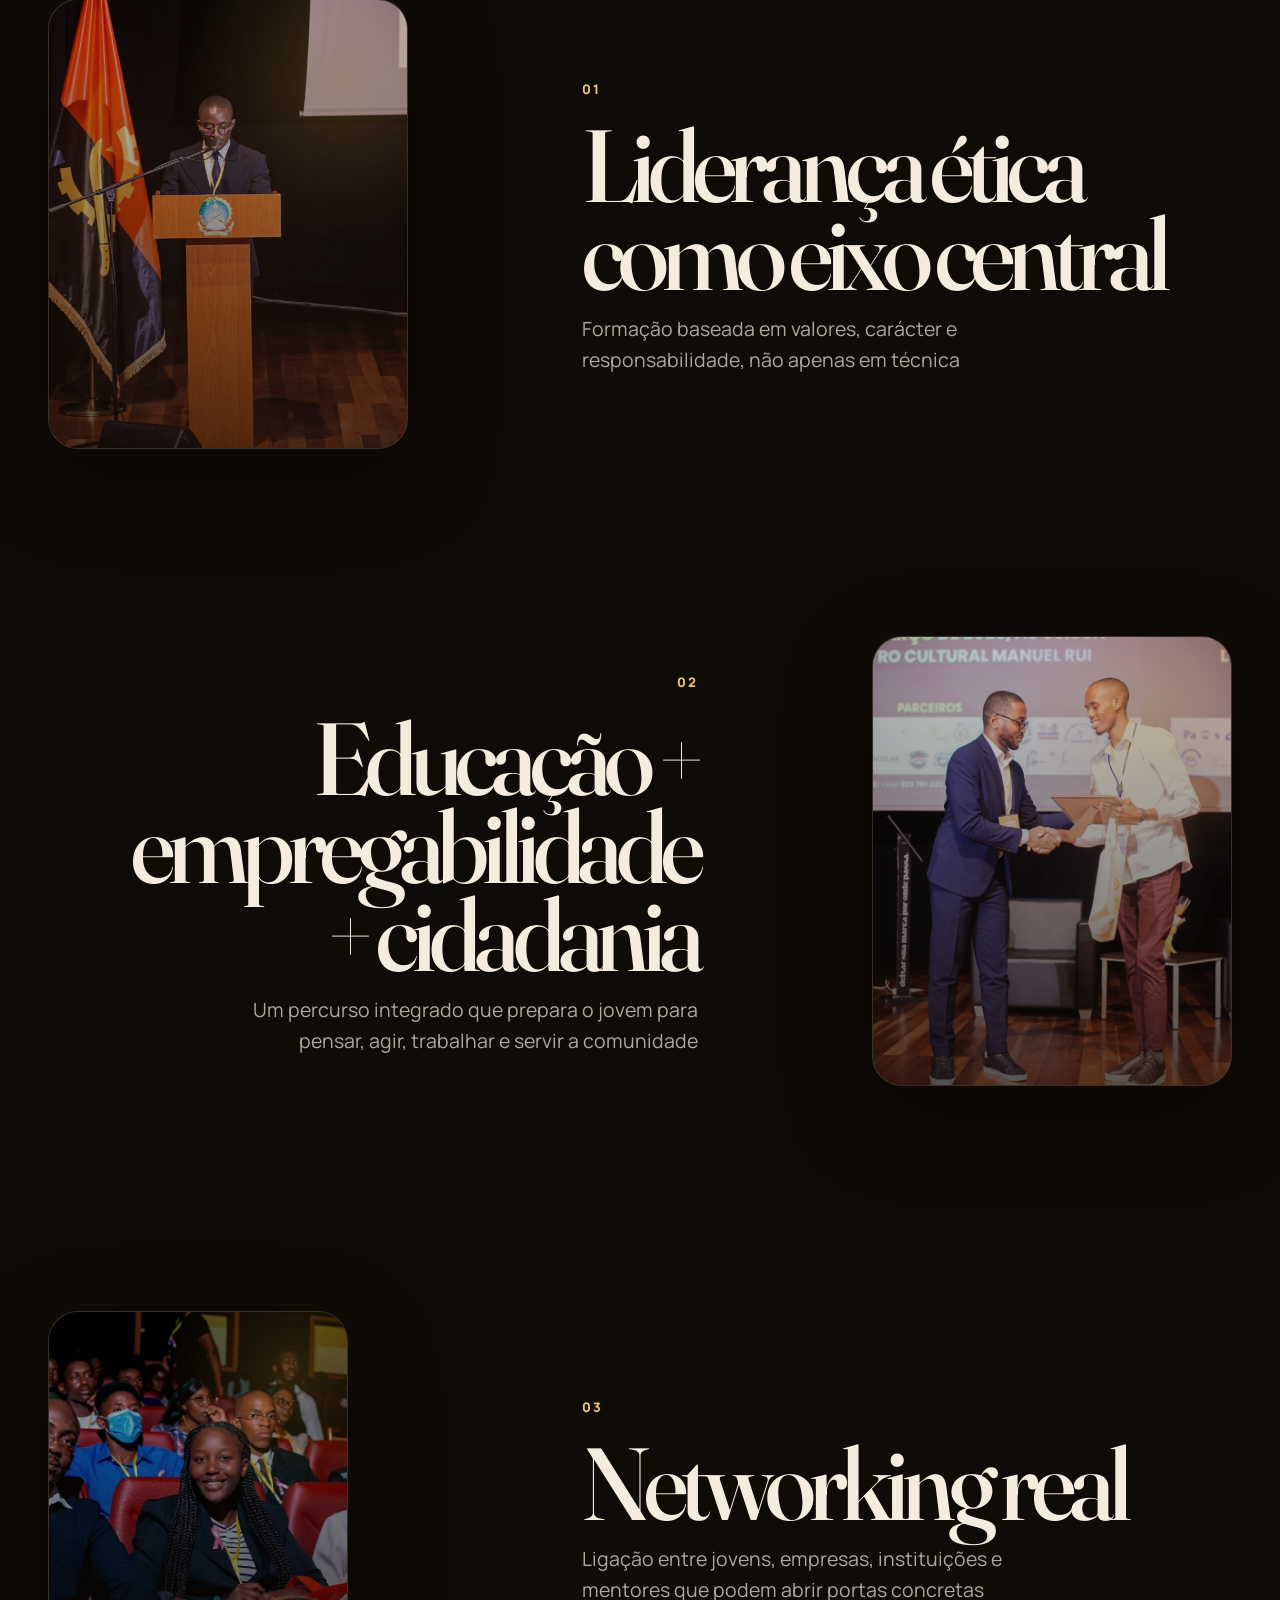
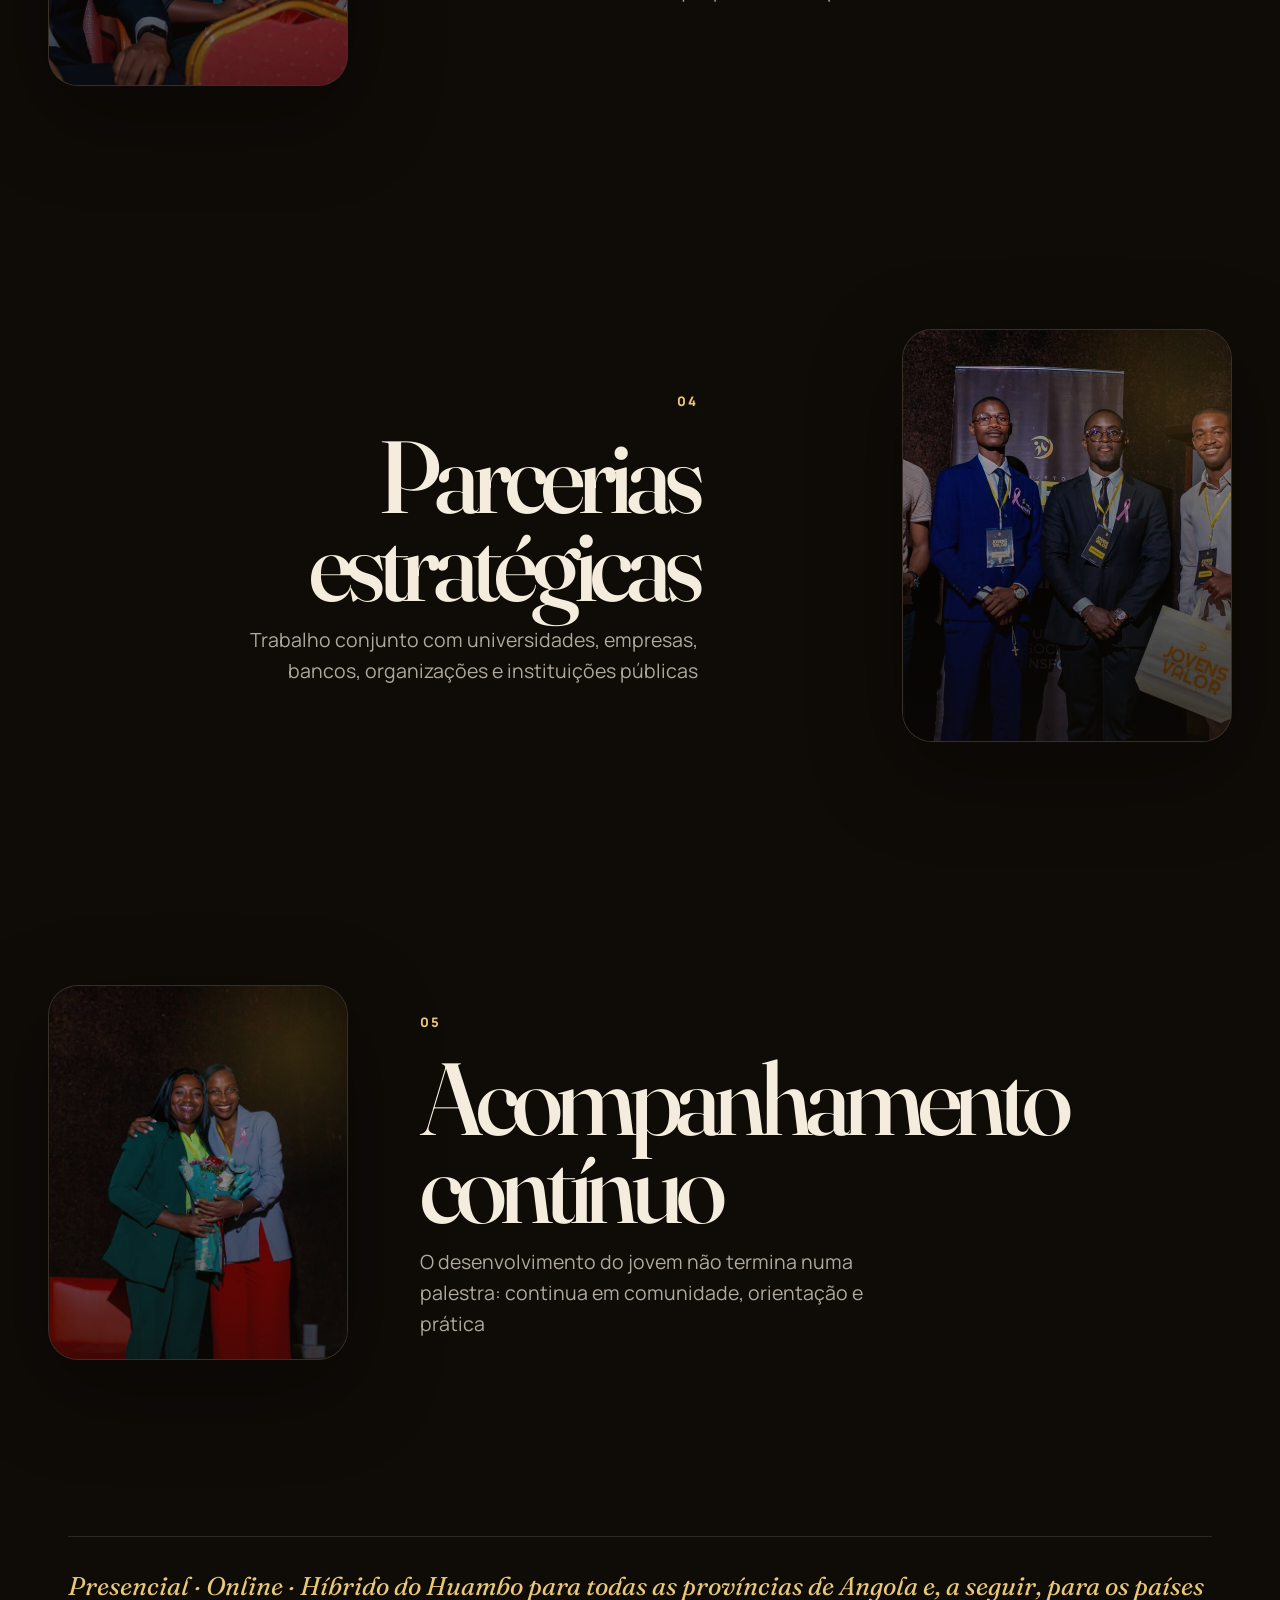
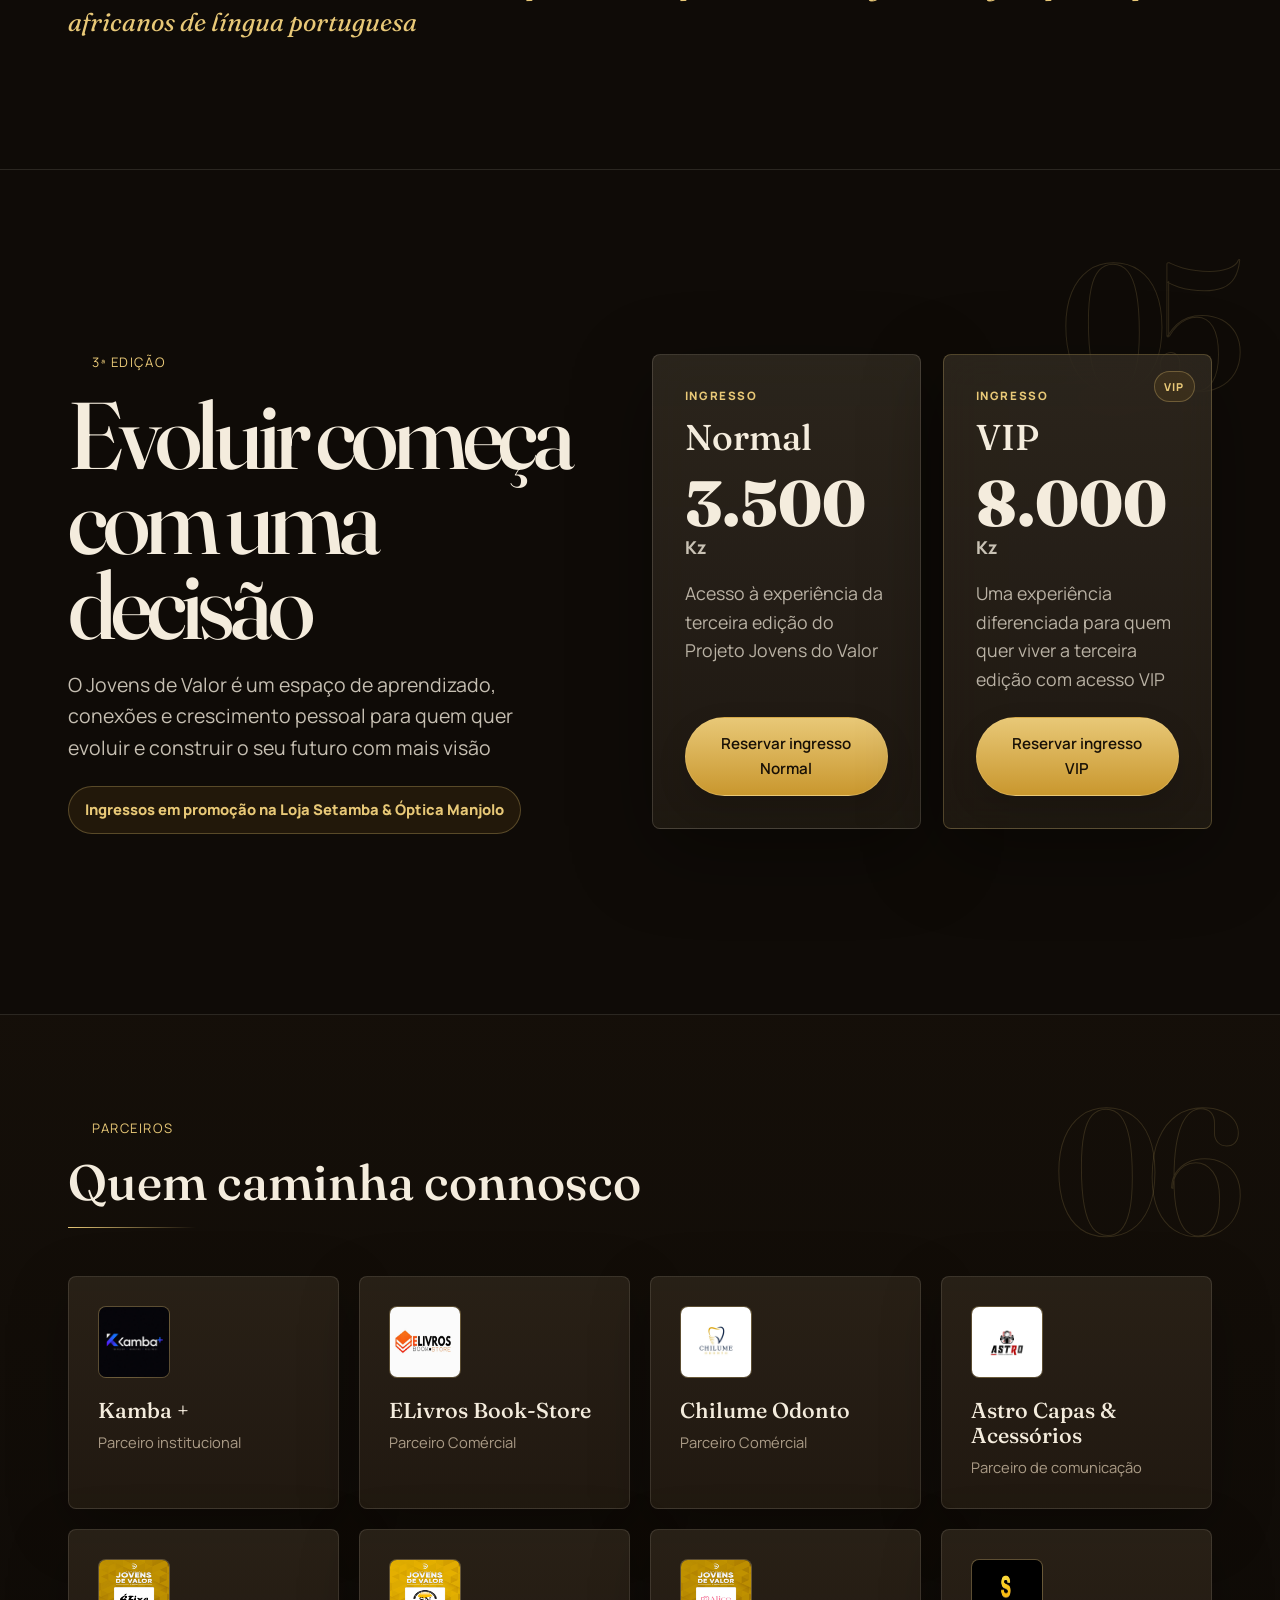
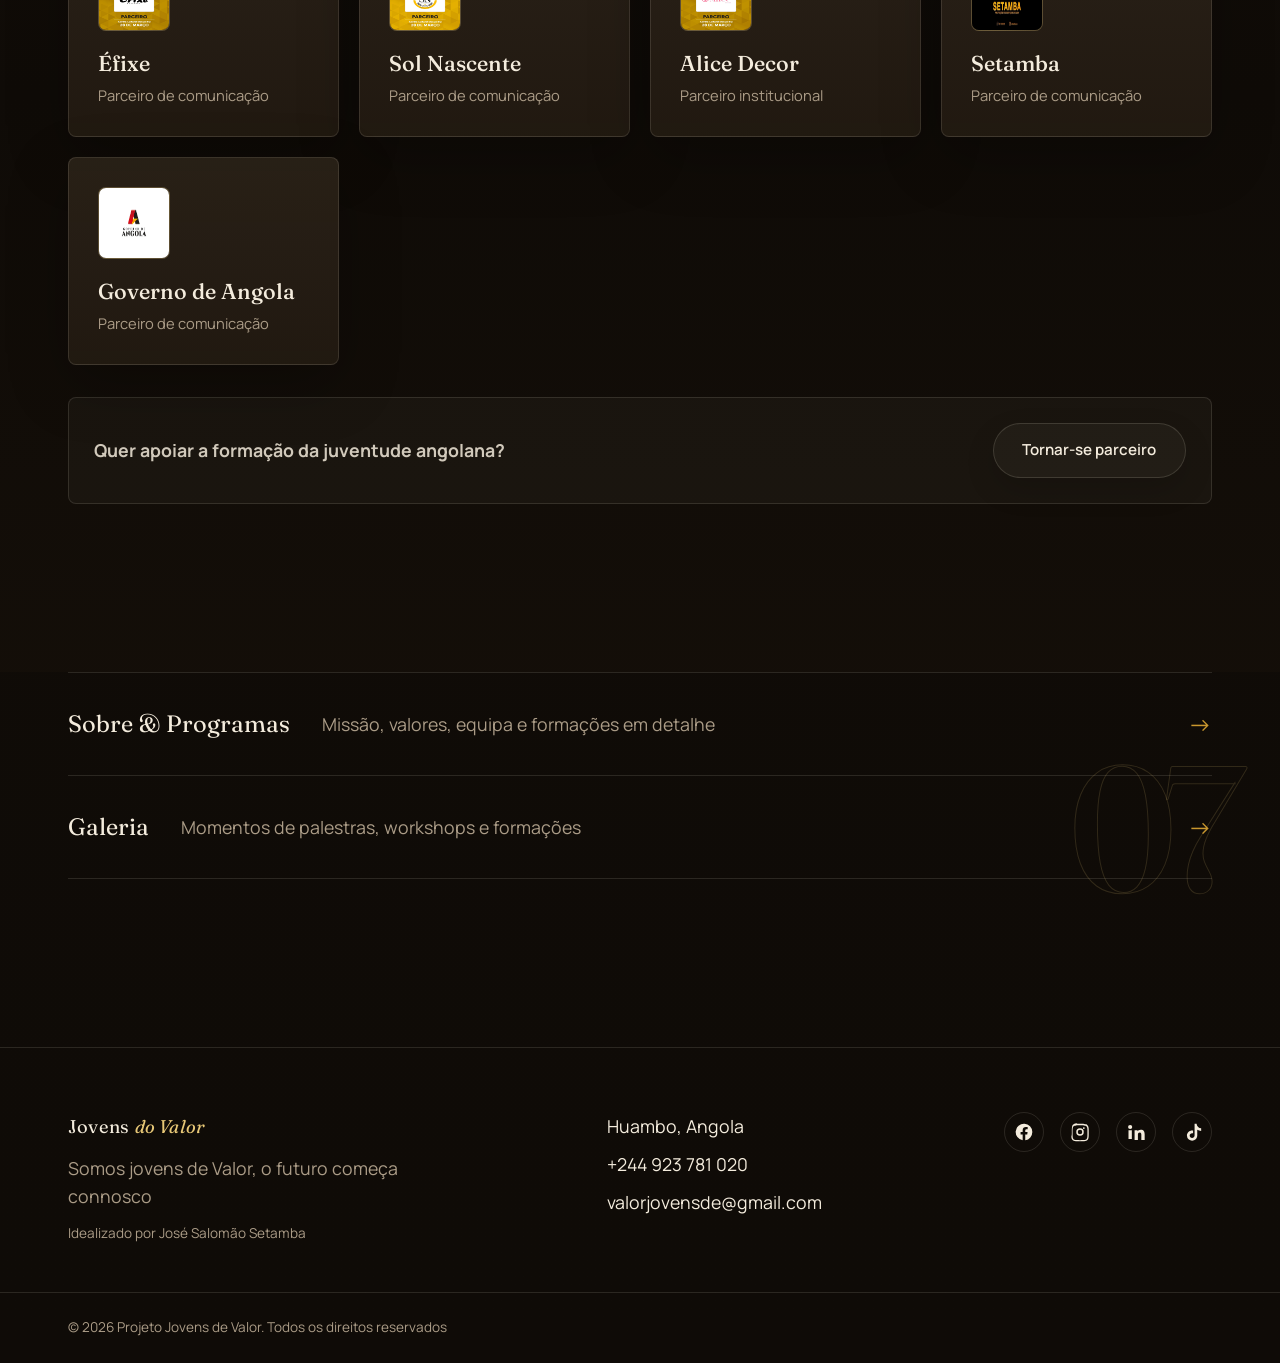
==== commit ffa0f777: "Fiz cenas too Sei" ====
--- a/index.html
+++ b/index.html
@@ -531,7 +531,7 @@
 
       <div class="container">
         <p class="diff-banner porque-parallax__banner" data-reveal>
-          Presencial · Online · Híbrido — do Huambo para todas as províncias de Angola e, a seguir, para os países
+          Presencial · Online · Híbrido do Huambo para todas as províncias de Angola e, a seguir, para os países
           africanos de língua portuguesa
         </p>
       </div>
@@ -563,9 +563,9 @@
             3ª edição
           </p>
           <h2 class="third-edition__title" id="third-edition-title">Evoluir começa com uma decisão</h2>
-          <p class="third-edition__description">O Jovens do Valor é um espaço de aprendizado, conexões e crescimento
+          <p class="third-edition__description">O Jovens de Valor é um espaço de aprendizado, conexões e crescimento
             pessoal para quem quer evoluir e construir o seu futuro com mais visão</p>
-          <p class="third-edition__promotion">Ingressos em promoção na Loja Setamba</p>
+          <p class="third-edition__promotion">Ingressos em promoção na Loja Setamba & Óptica Manjolo</p>
         </div>
         <div class="ticket-grid" aria-label="Ingressos da terceira edição">
           <article class="ticket-card signature-surface" data-ticket-card="normal">
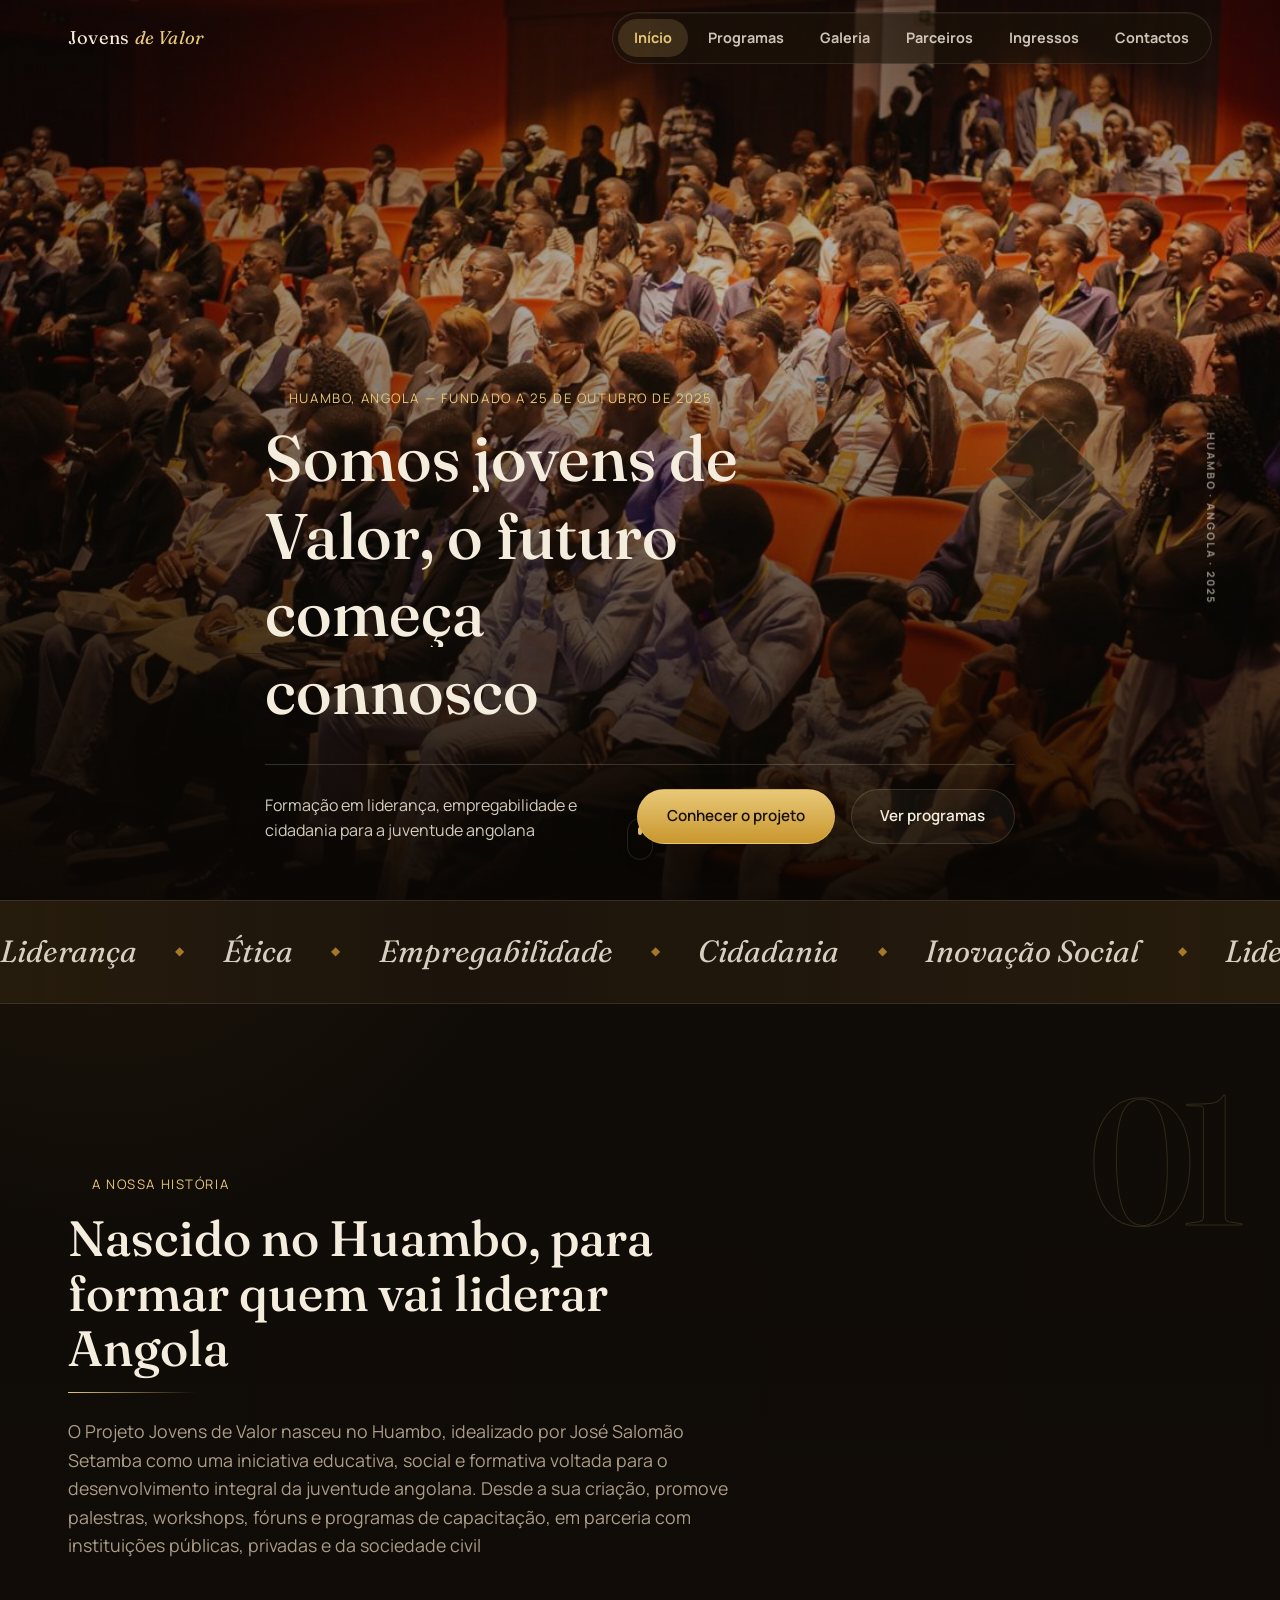
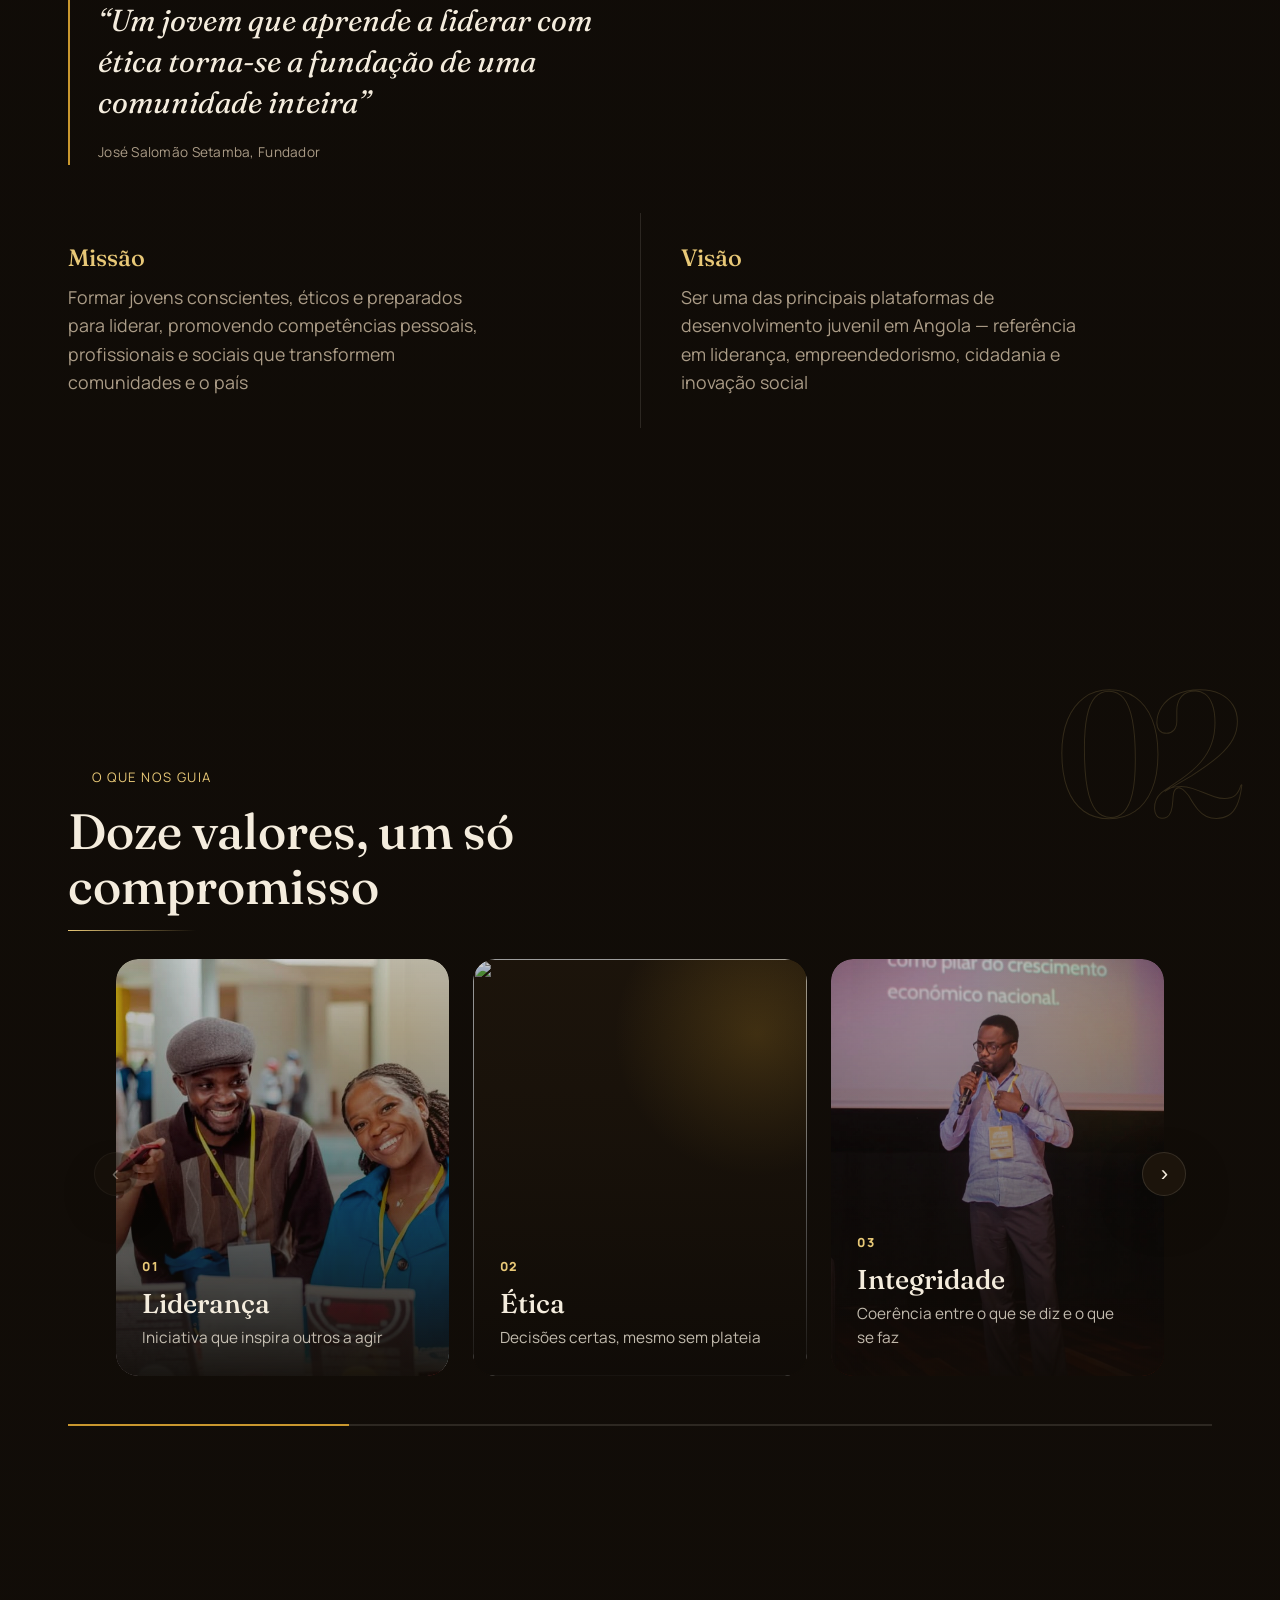
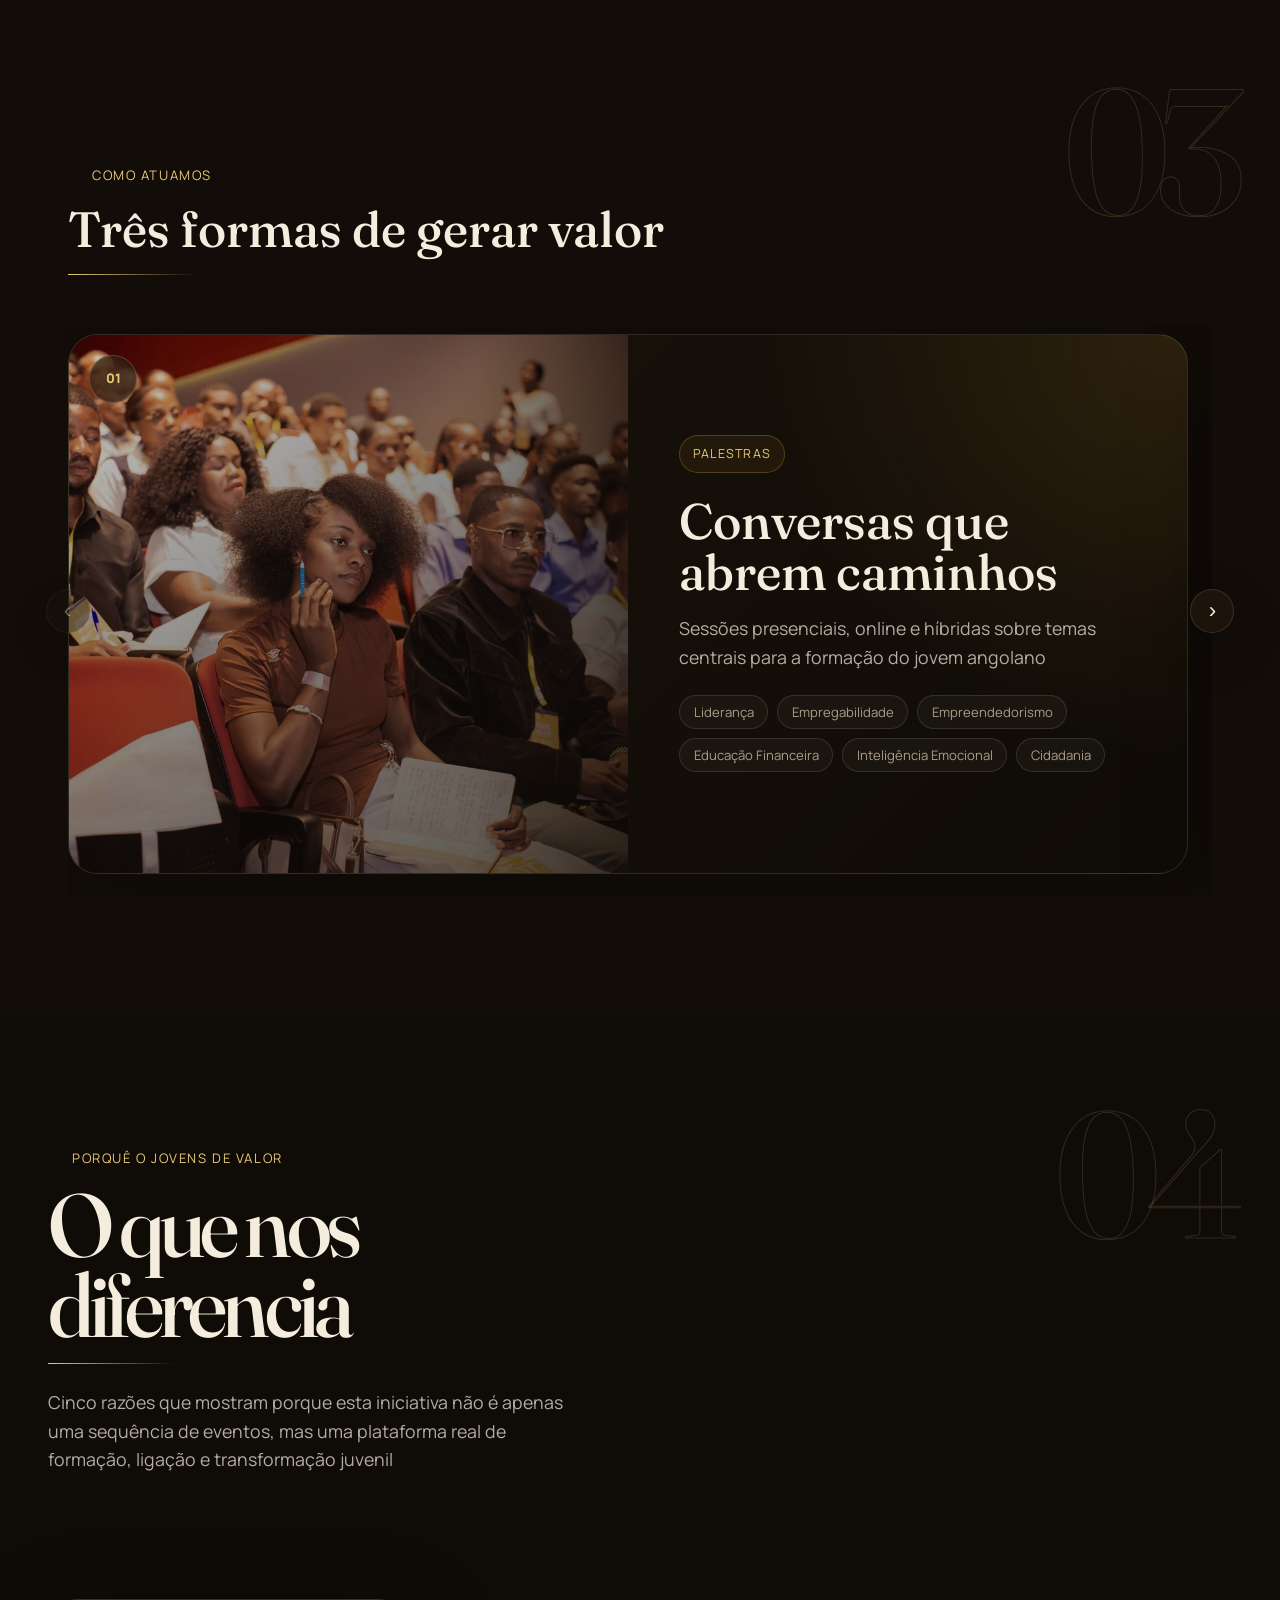
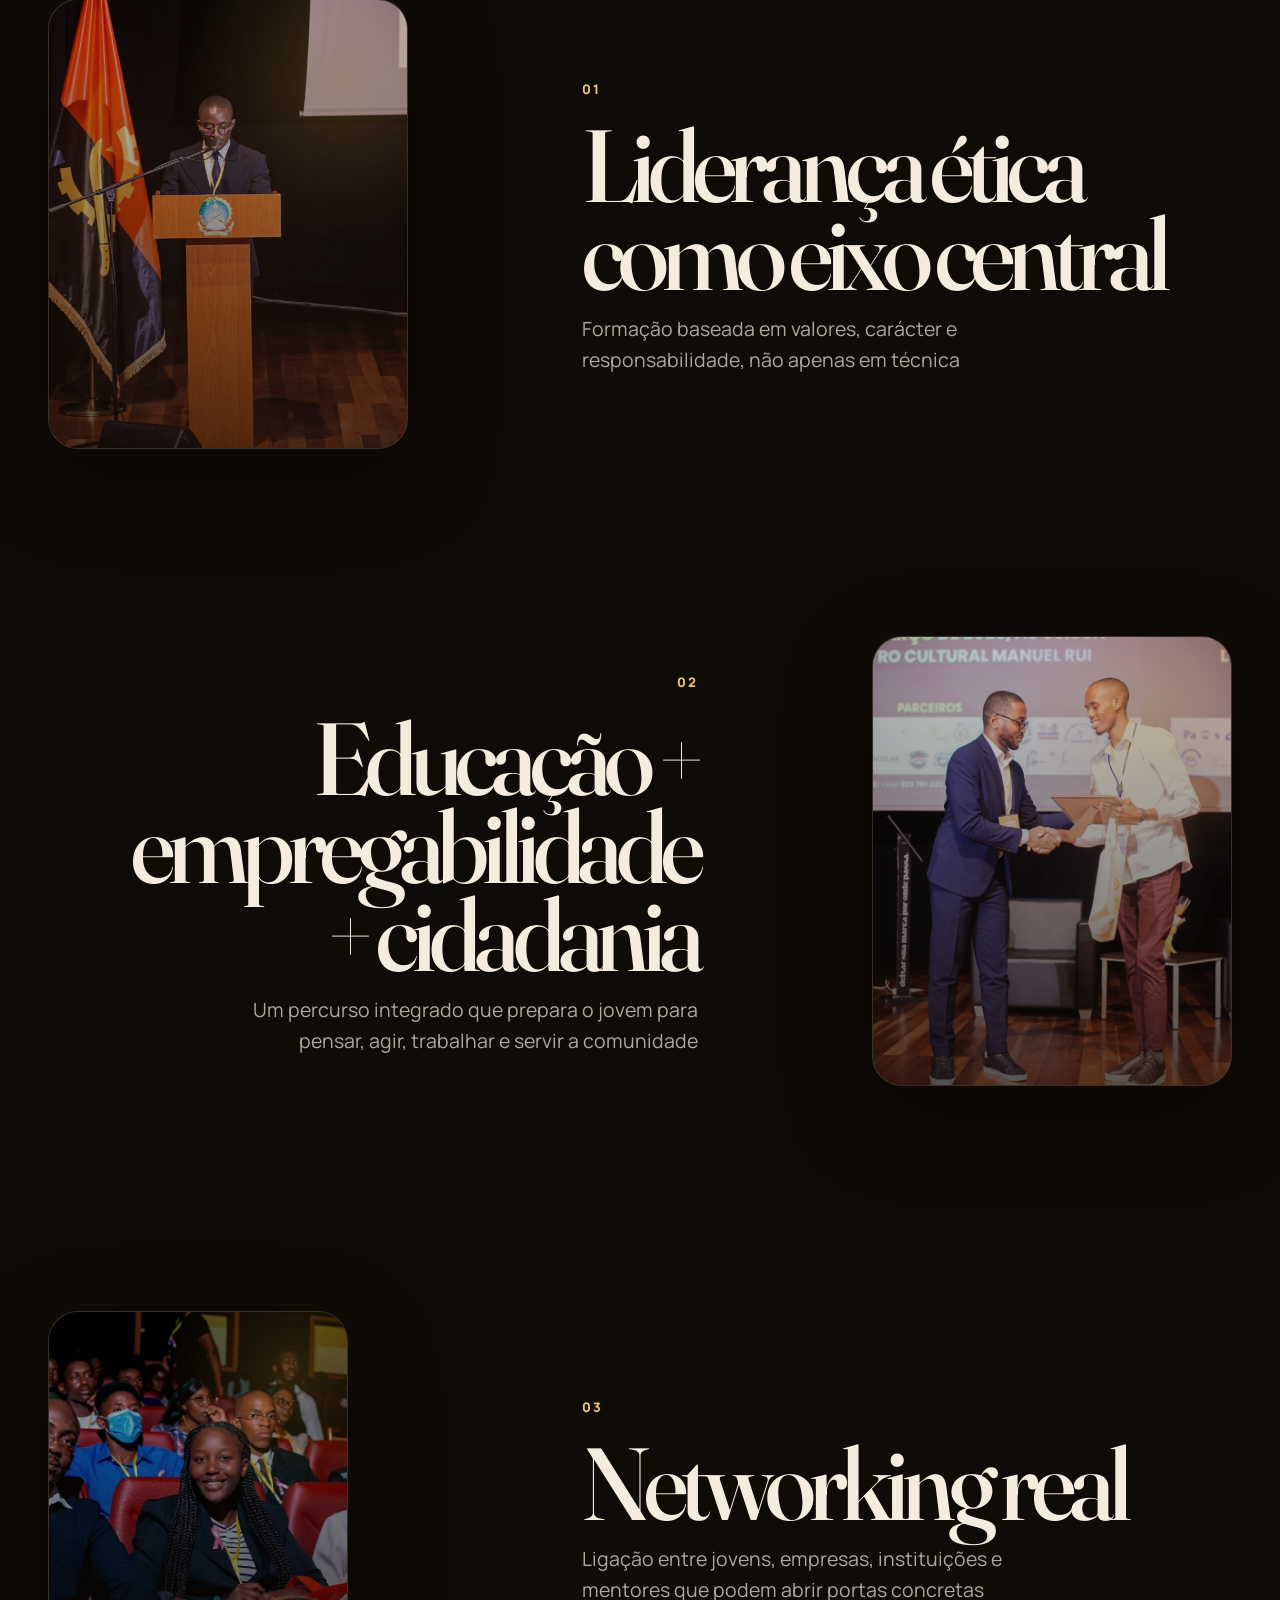
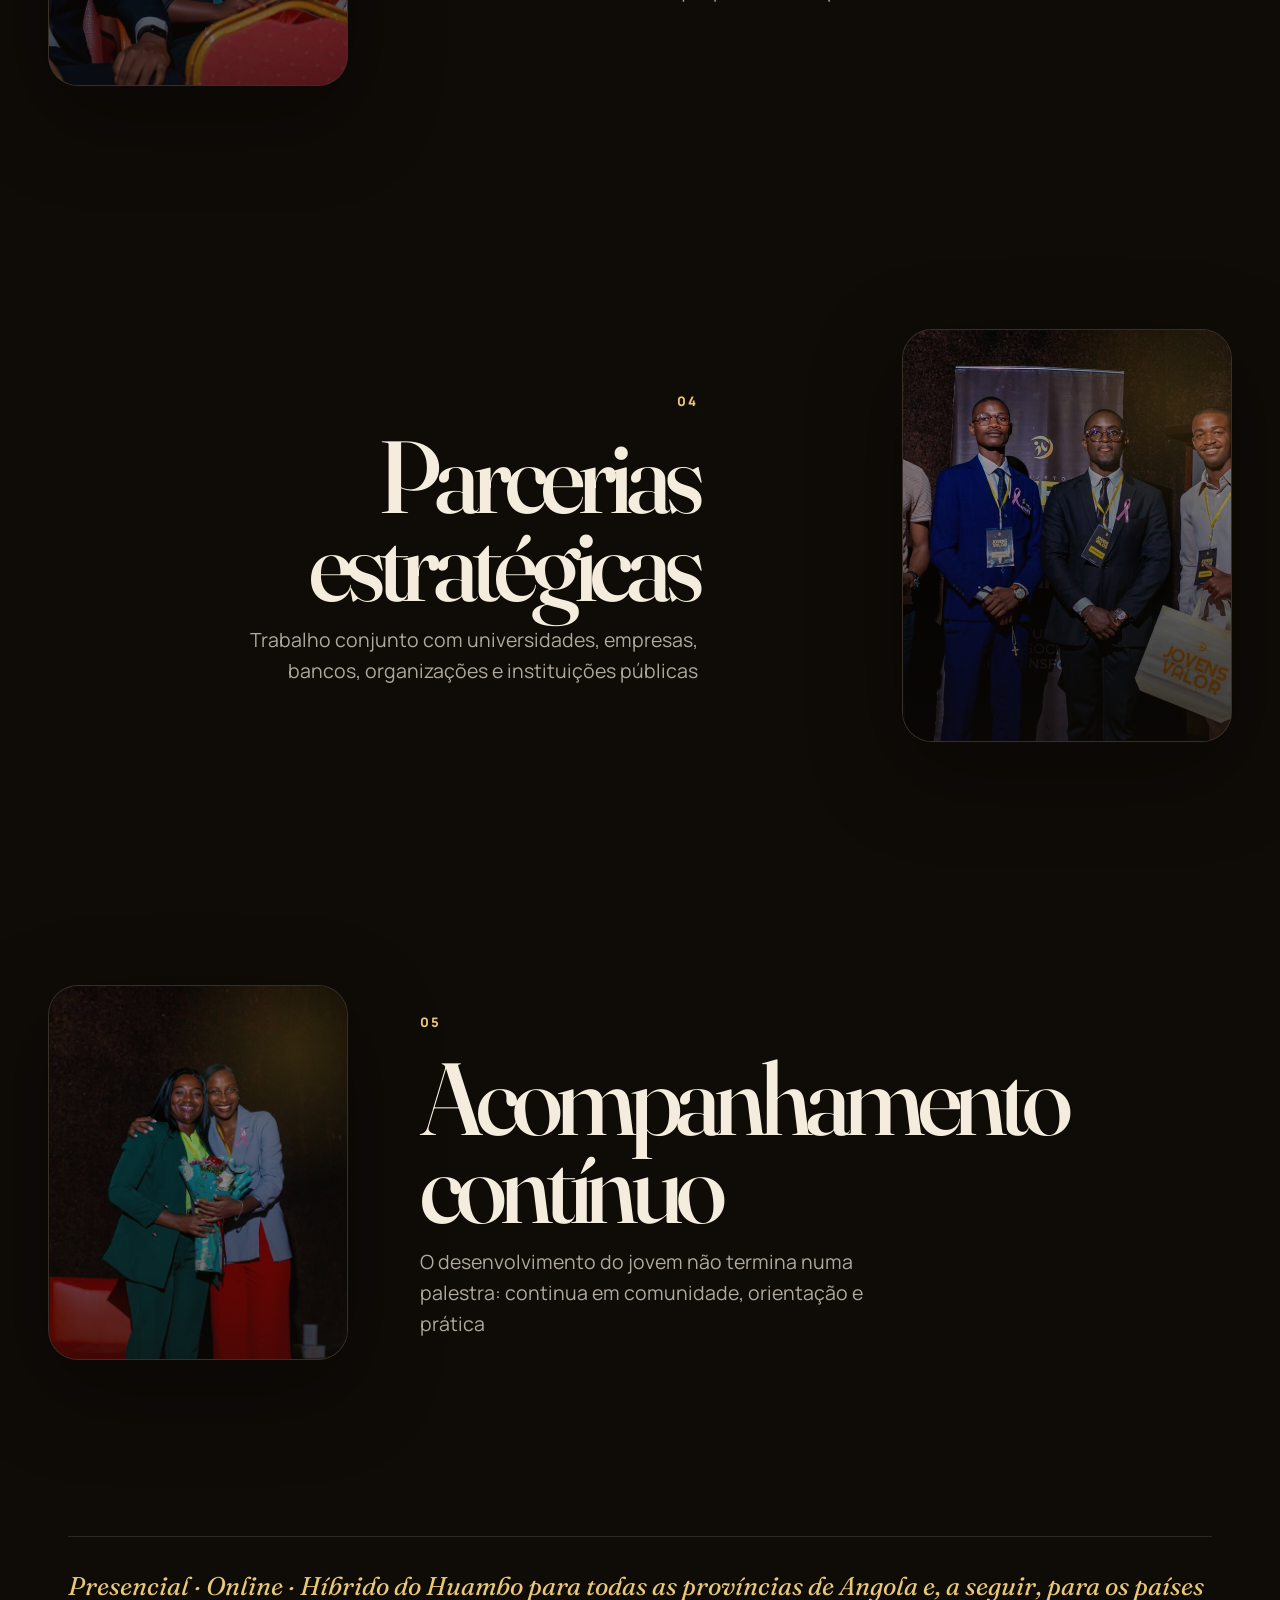
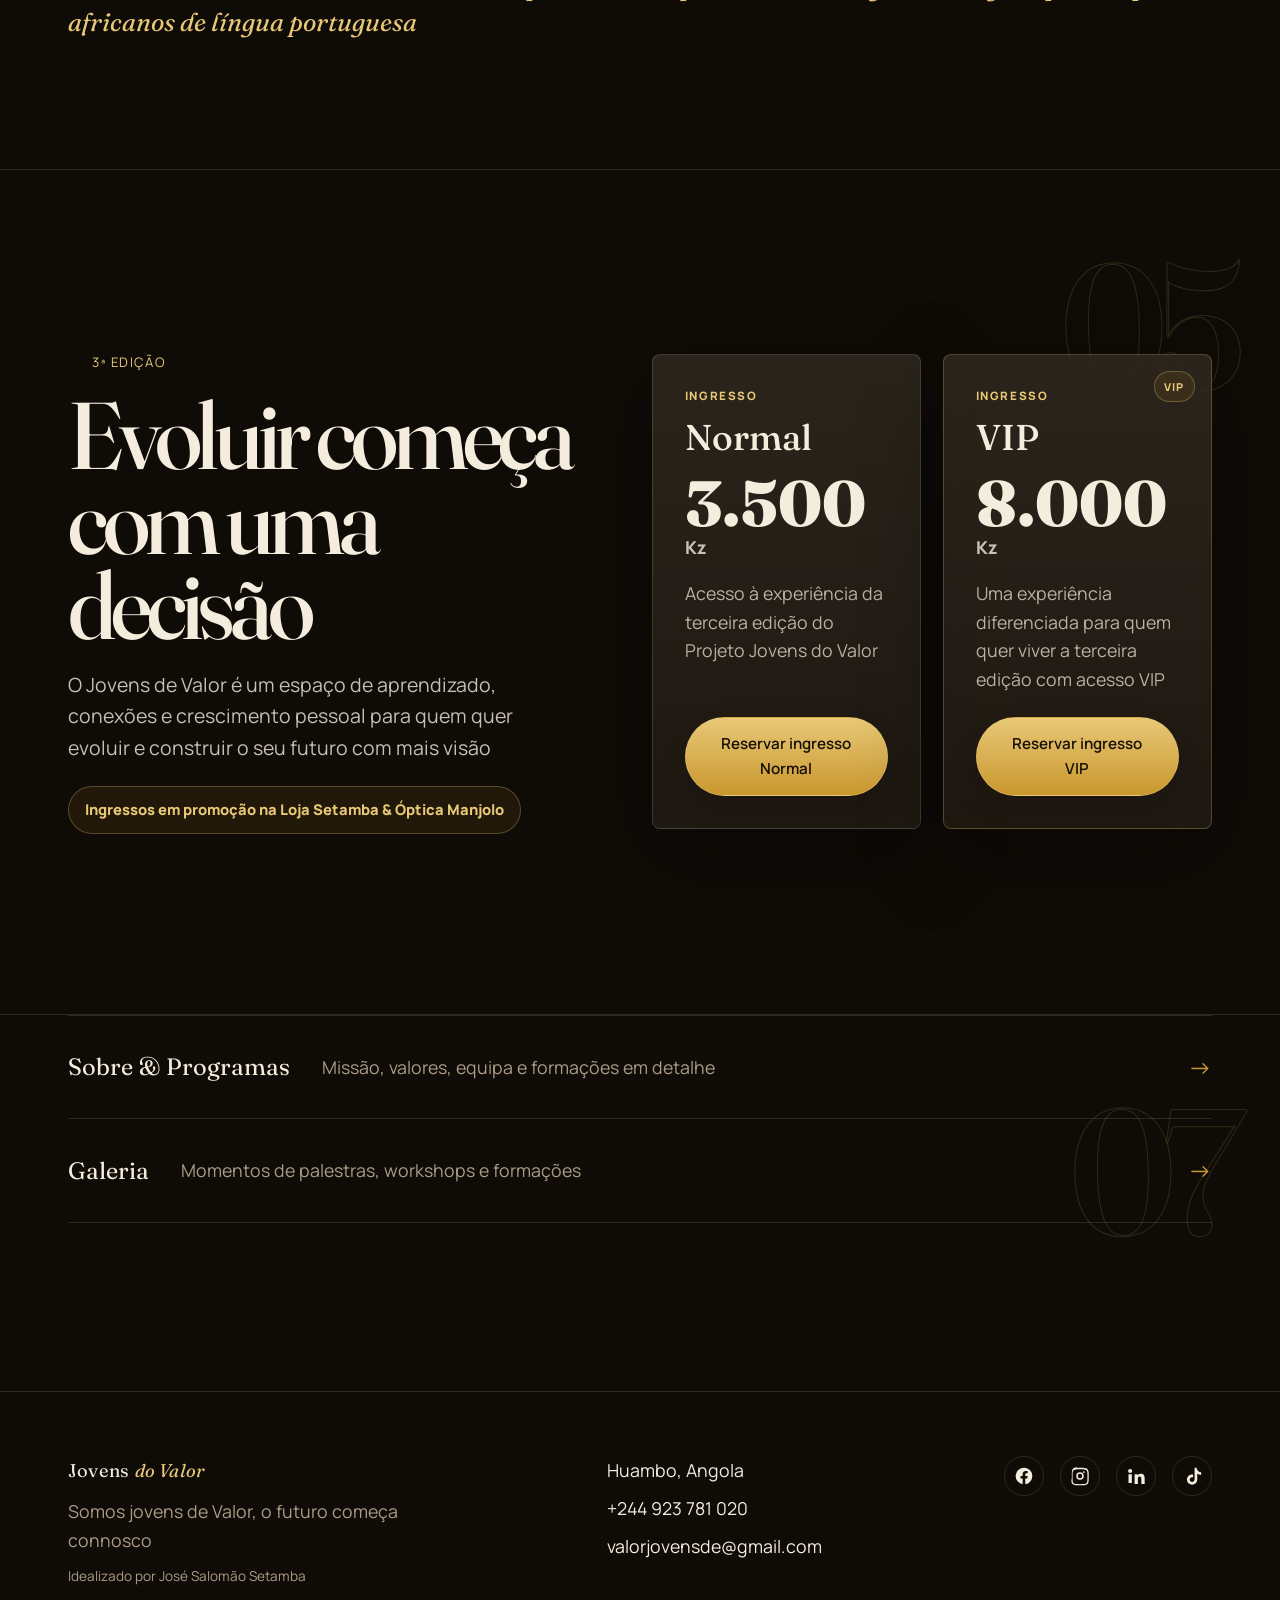
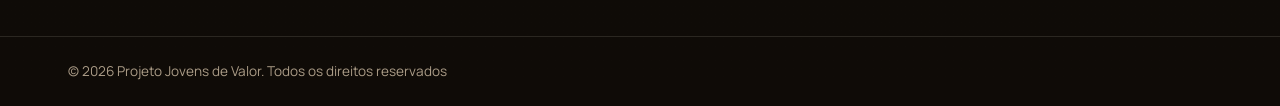
==== commit 8c1037e1: "fotos mudadas" ====
--- a/index.html
+++ b/index.html
@@ -193,7 +193,7 @@
               <article class="value-card" data-reveal>
                 <div class="value-image">
                   <img
-                    src="https://images.unsplash.com/photo-1573165706511-3ffde6ef1fe3?q=80&w=869&auto=format&fit=crop&ixlib=rb-4.1.0&ixid=M3wxMjA3fDB8MHxwaG90by1wYWdlfHx8fGVufDB8fHx8fA%3D%3D"
+                    src="assets/images/IMG-20260721-WA0044.jpg"
                     alt="" loading="lazy">
                   <div class="value-card__overlay">
                     <span class="value-card__index">01</span>
@@ -221,7 +221,7 @@
               <article class="value-card" data-reveal>
                 <div class="value-image">
                   <img
-                    src="https://images.unsplash.com/photo-1620746998983-b4f9d5383a2d?q=80&w=870&auto=format&fit=crop&ixlib=rb-4.1.0&ixid=M3wxMjA3fDB8MHxwaG90by1wYWdlfHx8fGVufDB8fHx8fA%3D%3D"
+                    src="assets/images/IMG-20260721-WA0045.jpg"
                     alt="" loading="lazy">
                   <div class="value-card__overlay">
                     <span class="value-card__index">03</span>
@@ -235,7 +235,7 @@
               <article class="value-card" data-reveal>
                 <div class="value-image">
                   <img
-                    src="https://images.unsplash.com/photo-1585783540205-74112af9716e?q=80&w=872&auto=format&fit=crop&ixlib=rb-4.1.0&ixid=M3wxMjA3fDB8MHxwaG90by1wYWdlfHx8fGVufDB8fHx8fA%3D%3D"
+                    src="assets/images/IMG-20260721-WA0046.jpg"
                     alt="" loading="lazy">
                   <div class="value-card__overlay">
                     <span class="value-card__index">04</span>
@@ -319,7 +319,7 @@
               <article class="value-card" data-reveal>
                 <div class="value-image">
                   <img
-                    src="https://images.unsplash.com/photo-1505845753232-f74a87b62db6?q=80&w=876&auto=format&fit=crop&ixlib=rb-4.1.0&ixid=M3wxMjA3fDB8MHxwaG90by1wYWdlfHx8fGVufDB8fHx8fA%3D%3D"
+                    src="assets/images/IMG-20260716-WA0106.jpg"
                     alt="" loading="lazy">
                   <div class="value-card__overlay">
                     <span class="value-card__index">10</span>
@@ -594,91 +594,7 @@
       </div>
     </section>
 
-    <!-- ============================================
-       PARCEIROS — GRID RESPONSIVO
-       ============================================ -->
-    <section class="parceiros partners-section" id="parceiros" data-chapter="06" aria-labelledby="parceiros-title">
-      <div class="container">
-        <p class="eyebrow" data-reveal><svg class="mark-icon" viewBox="0 0 40 40" aria-hidden="true">
-            <use href="#mark"></use>
-          </svg>Parceiros</p>
-        <h2 class="section-title" id="parceiros-title" data-reveal>Quem caminha connosco</h2>
-        <div class="partners-grid" aria-label="Parceiros do Projeto Jovens do Valor">
-          <article class="partner-card signature-surface" data-reveal>
-            <!-- Colocar o logótipo em assets/images/partners/governo-provincial-huambo.png e substituir este placeholder por <img>. -->
-            <img class="partner-card__logo" src="assets/images/partners/IMG-20260721-WA0000.jpg" aria-hidden="true"></img>
-            <h3>Kamba +</h3>
-            <p>Parceiro institucional</p>
-          </article>
-
-          <article class="partner-card signature-surface" data-reveal>
-            <!-- Colocar o logótipo em assets/images/partners/agt-huambo.png e substituir este placeholder por <img>. -->
-            <img class="partner-card__logo" src="assets/images/partners/p2.jpeg">
-            <h3>ELivros Book-Store</h3>
-            <p>Parceiro Comércial</p>
-          </article>
-
-          <article class="partner-card signature-surface" data-reveal>
-            <!-- Colocar o logótipo em assets/images/partners/isp-sol-nascente.png e substituir este placeholder por <img>. -->
-            <img class="partner-card__logo" src="assets/images/partners/p3.jpeg">
-            <h3>Chilume Odonto</h3>
-            <p>Parceiro Comércial</p>
-          </article>
-
-          <article class="partner-card signature-surface" data-reveal>
-            <!-- Colocar o logótipo em assets/images/partners/radio-huambo.png e substituir este placeholder por <img>. -->
-            <img class="partner-card__logo" src="assets/images/partners/p4.jpeg">
-            <h3>Astro Capas & Acessórios</h3>
-            <p>Parceiro de comunicação</p>
-          </article>
-
-          <article class="partner-card signature-surface" data-reveal>
-            <!-- Colocar o logótipo em assets/images/partners/radio-huambo.png e substituir este placeholder por <img>. -->
-            <img class="partner-card__logo" src="assets/images/partners/IMG-20260721-WA0018.jpg">
-            <h3>Éfixe</h3>
-            <p>Parceiro de comunicação</p>
-          </article>
-
-          <article class="partner-card signature-surface" data-reveal>
-            <!-- Colocar o logótipo em assets/images/partners/radio-huambo.png e substituir este placeholder por <img>. -->
-            <img class="partner-card__logo" src="assets/images/partners/IMG-20260721-WA0020.jpg">
-            <h3>Sol Nascente</h3>
-            <p>Parceiro de comunicação</p>
-          </article>
-
-<article class="partner-card signature-surface" data-reveal>
-            <!-- Colocar o logótipo em assets/images/partners/governo-provincial-huambo.png e substituir este placeholder por <img>. -->
-            <img class="partner-card__logo" src="assets/images/partners/IMG-20260721-WA0019.jpg" aria-hidden="true"></img>
-            <h3>Alice Decor</h3>
-            <p>Parceiro institucional</p>
-</article>
-
-
-          <article class="partner-card signature-surface" data-reveal>
-            <!-- Colocar o logótipo em assets/images/partners/radio-huambo.png e substituir este placeholder por <img>. -->
-            <img class="partner-card__logo" src="assets/images/partners/p11.jpeg">
-            <h3>Setamba</h3>
-            <p>Parceiro de comunicação</p>
-          </article>
-
-          <article class="partner-card signature-surface" data-reveal>
-            <!-- Colocar o logótipo em assets/images/partners/radio-huambo.png e substituir este placeholder por <img>. -->
-            <img class="partner-card__logo" src="assets/images/partners/images.png">
-            <h3>Governo de Angola</h3>
-            <p>Parceiro de comunicação</p>
-          </article>
-        </div>
-
-        <div class="partners-cta" data-reveal>
-          <p>Quer apoiar a formação da juventude angolana?</p>
-          <a href="https://wa.me/244923781020?text=Ol%C3%A1%2C%20gostaria%20de%20saber%20mais%20sobre%20as%20oportunidades%20de%20parceria%20com%20o%20Projeto%20Jovens%20do%20Valor."
-            class="btn btn-ghost" target="_blank" rel="noopener noreferrer"
-            aria-label="Saber mais sobre oportunidades de parceria pelo WhatsApp">
-            Tornar-se parceiro
-          </a>
-        </div>
-      </div>
-    </section>
+  
 
     <!-- EXPLORAR MAIS -->
     <section class="explorar" data-chapter="07" aria-label="Explorar mais">
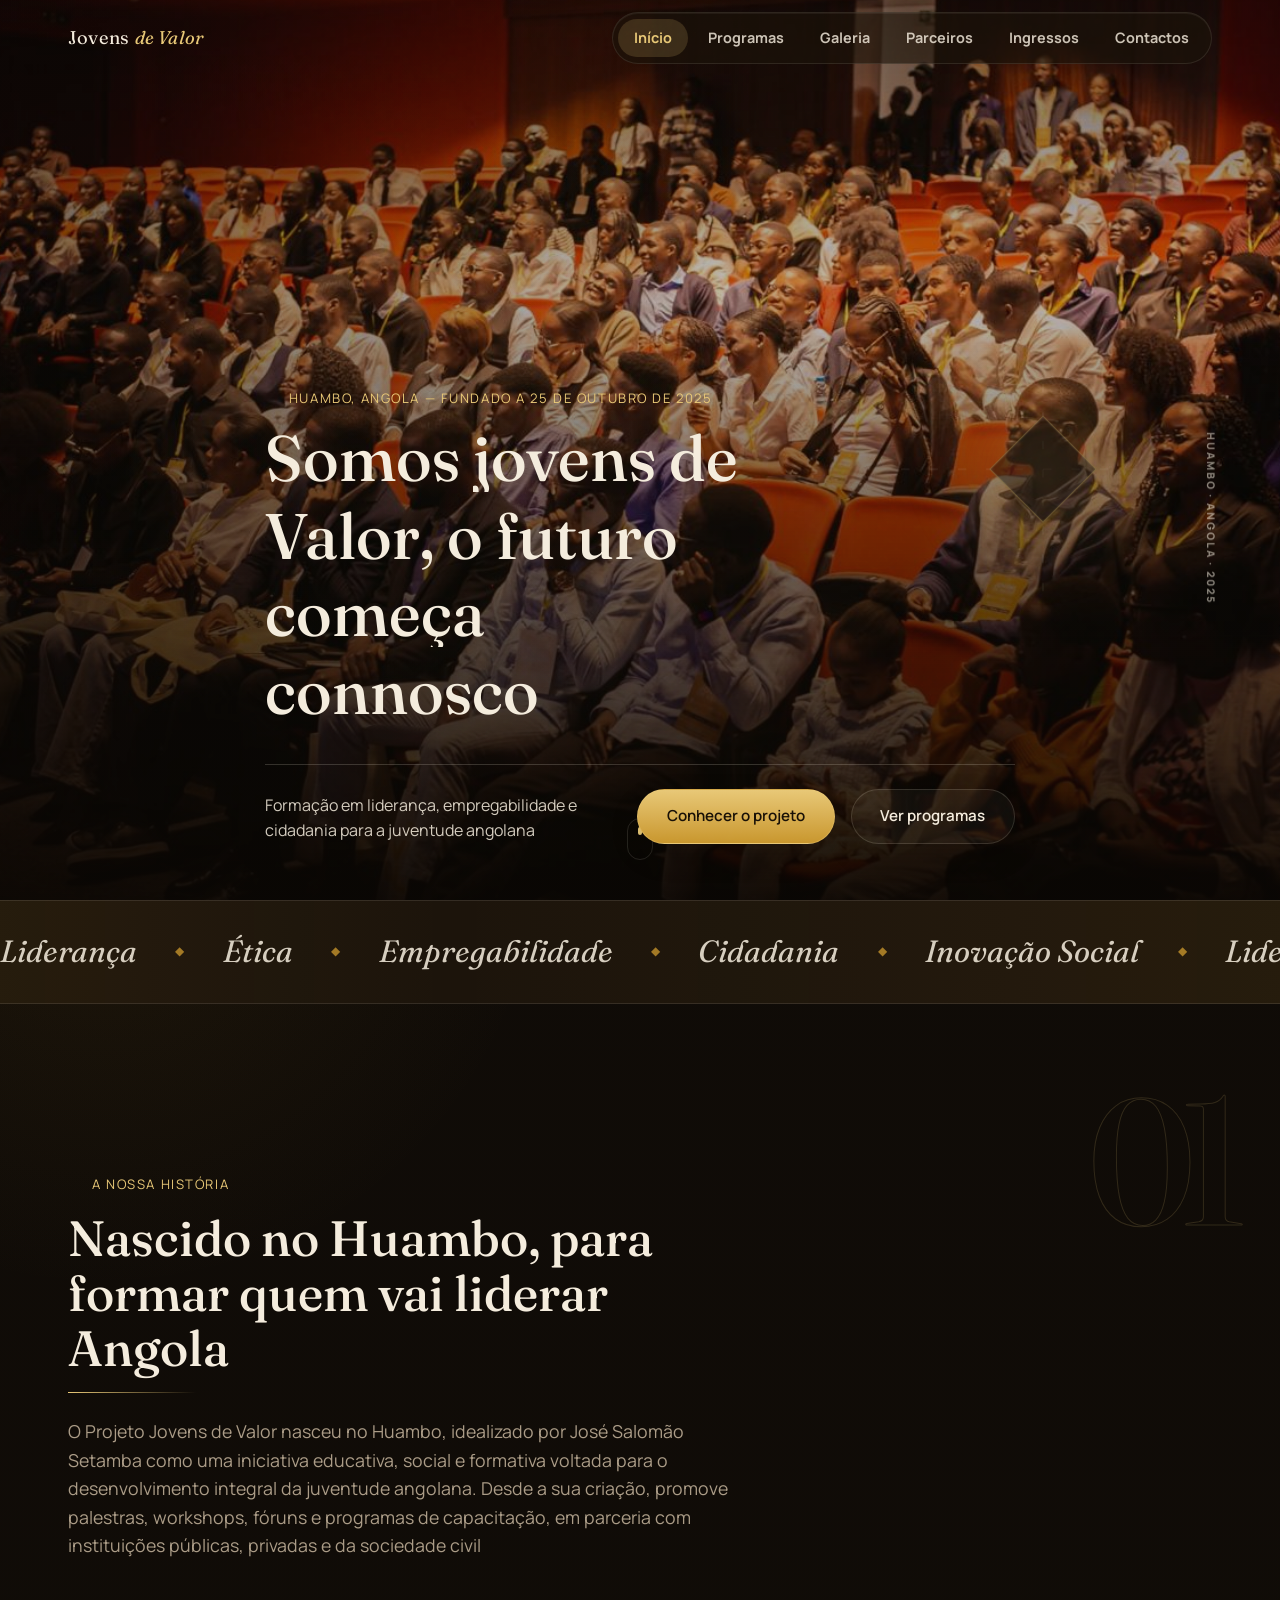
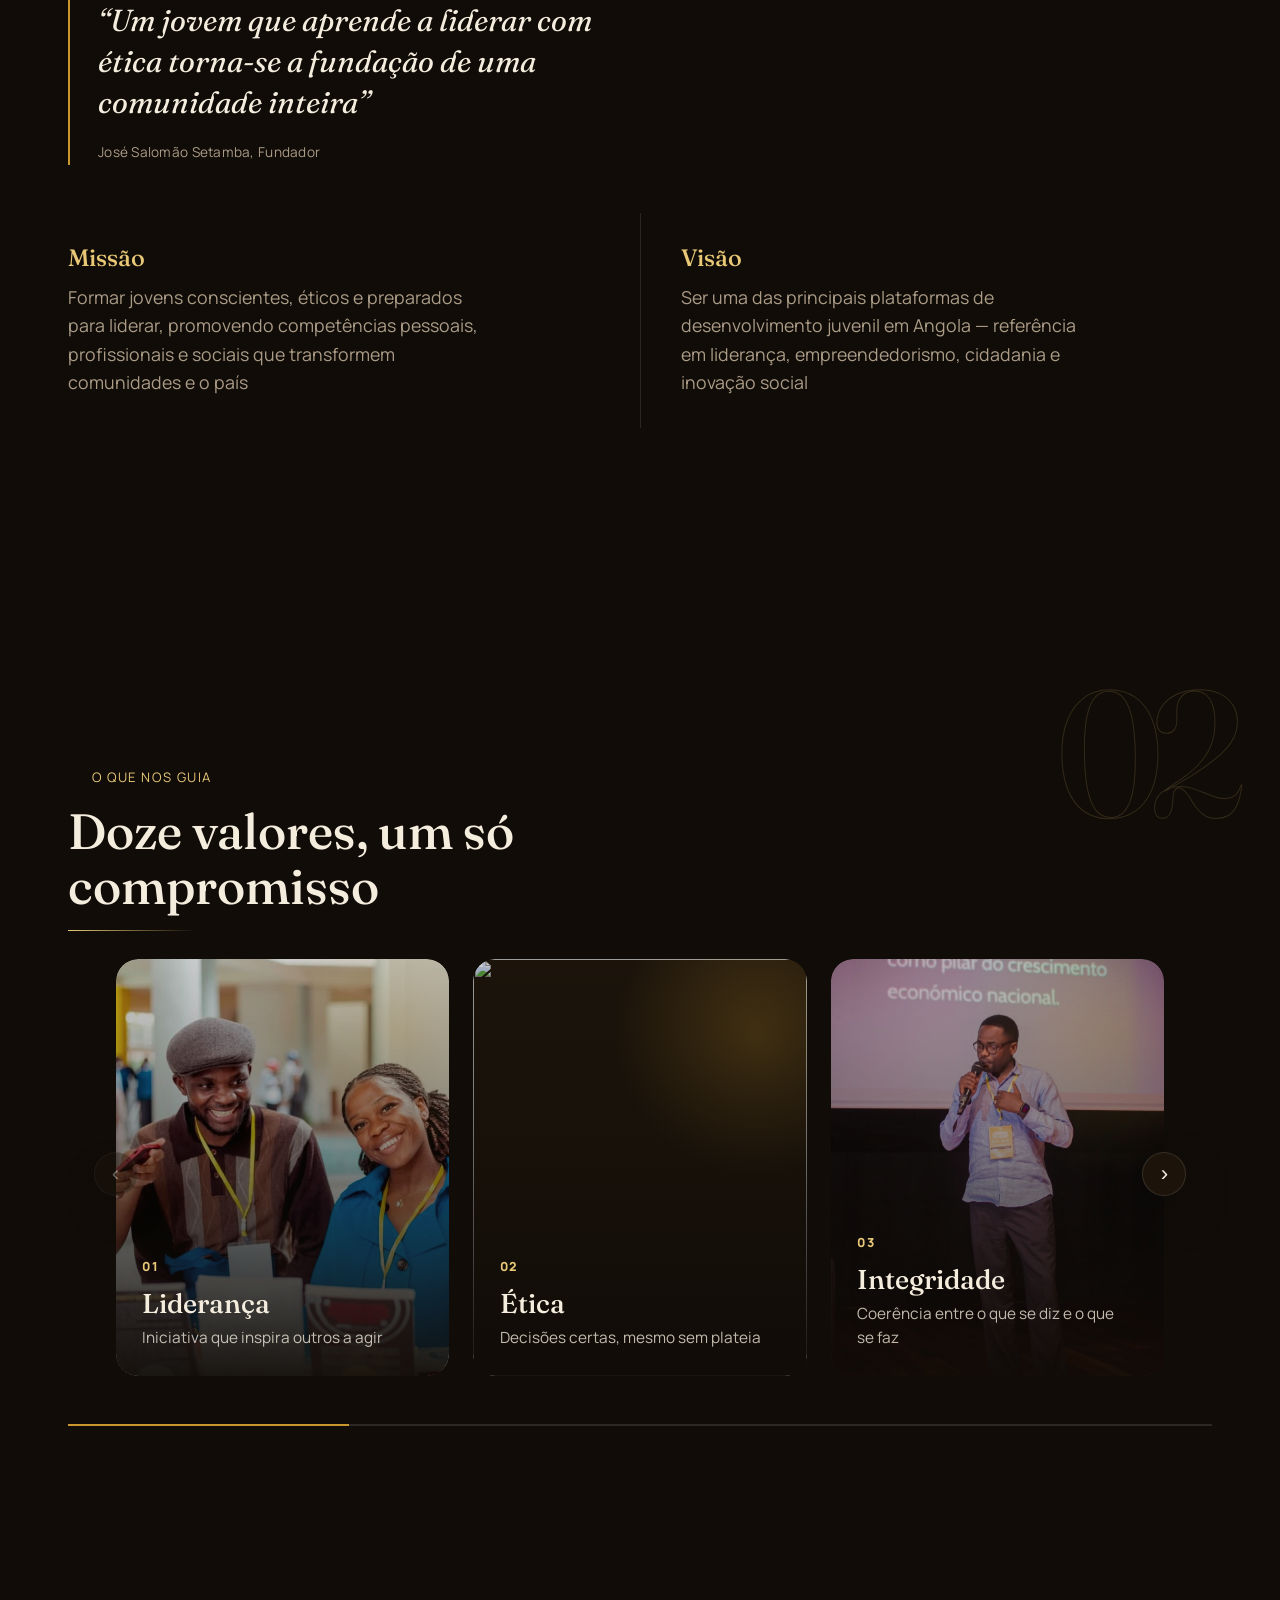
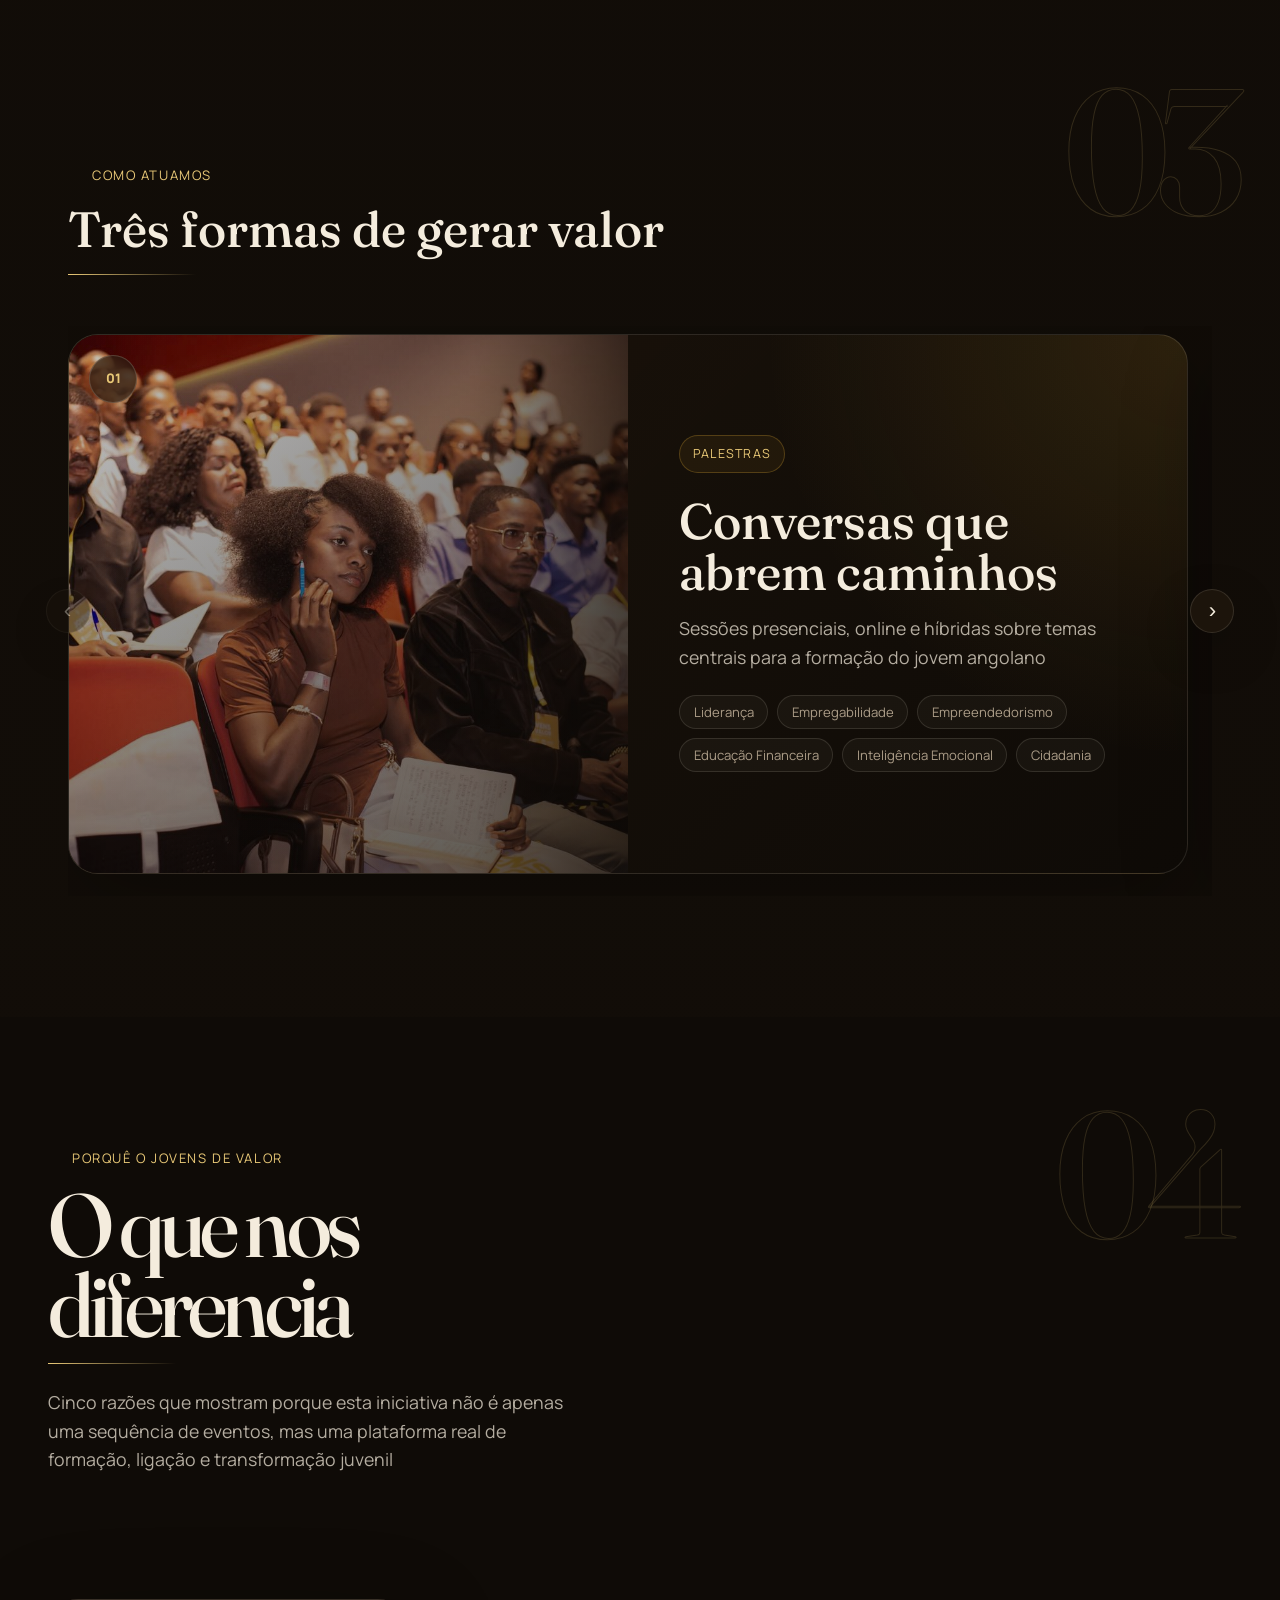
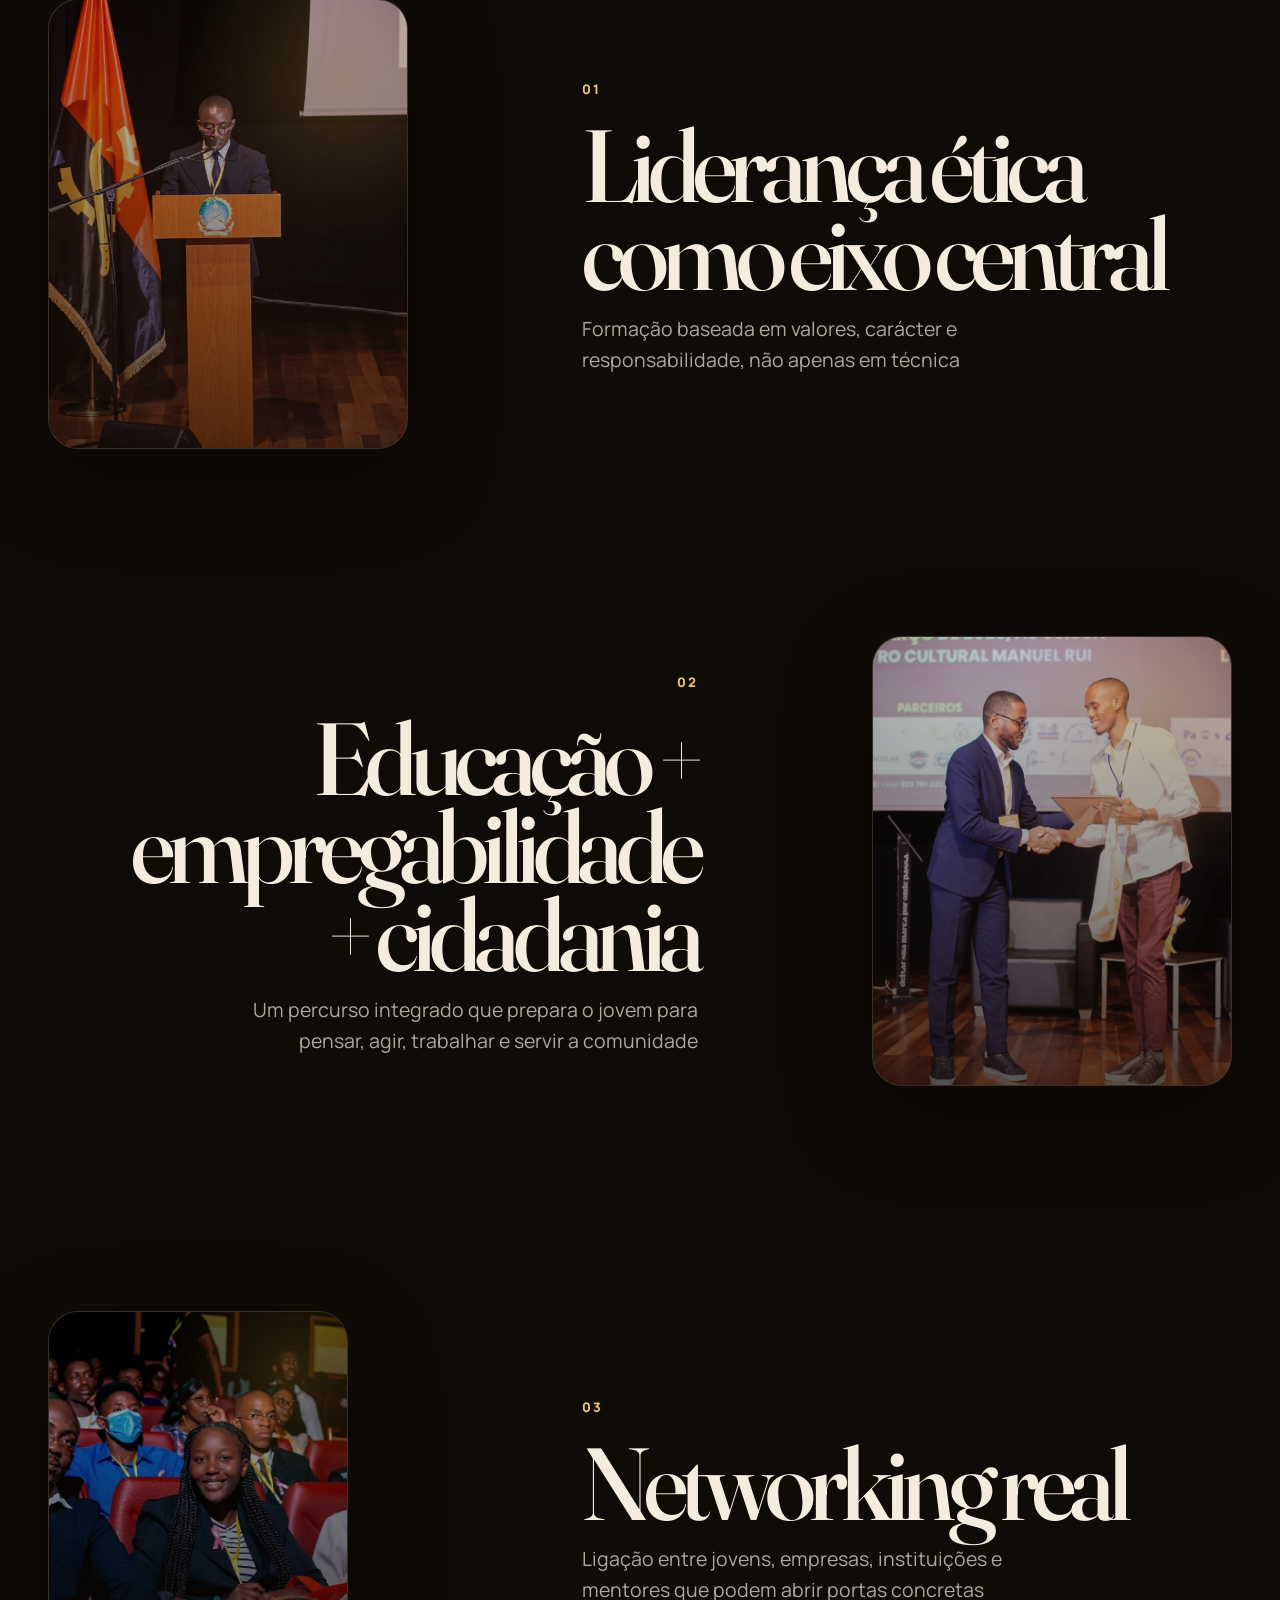
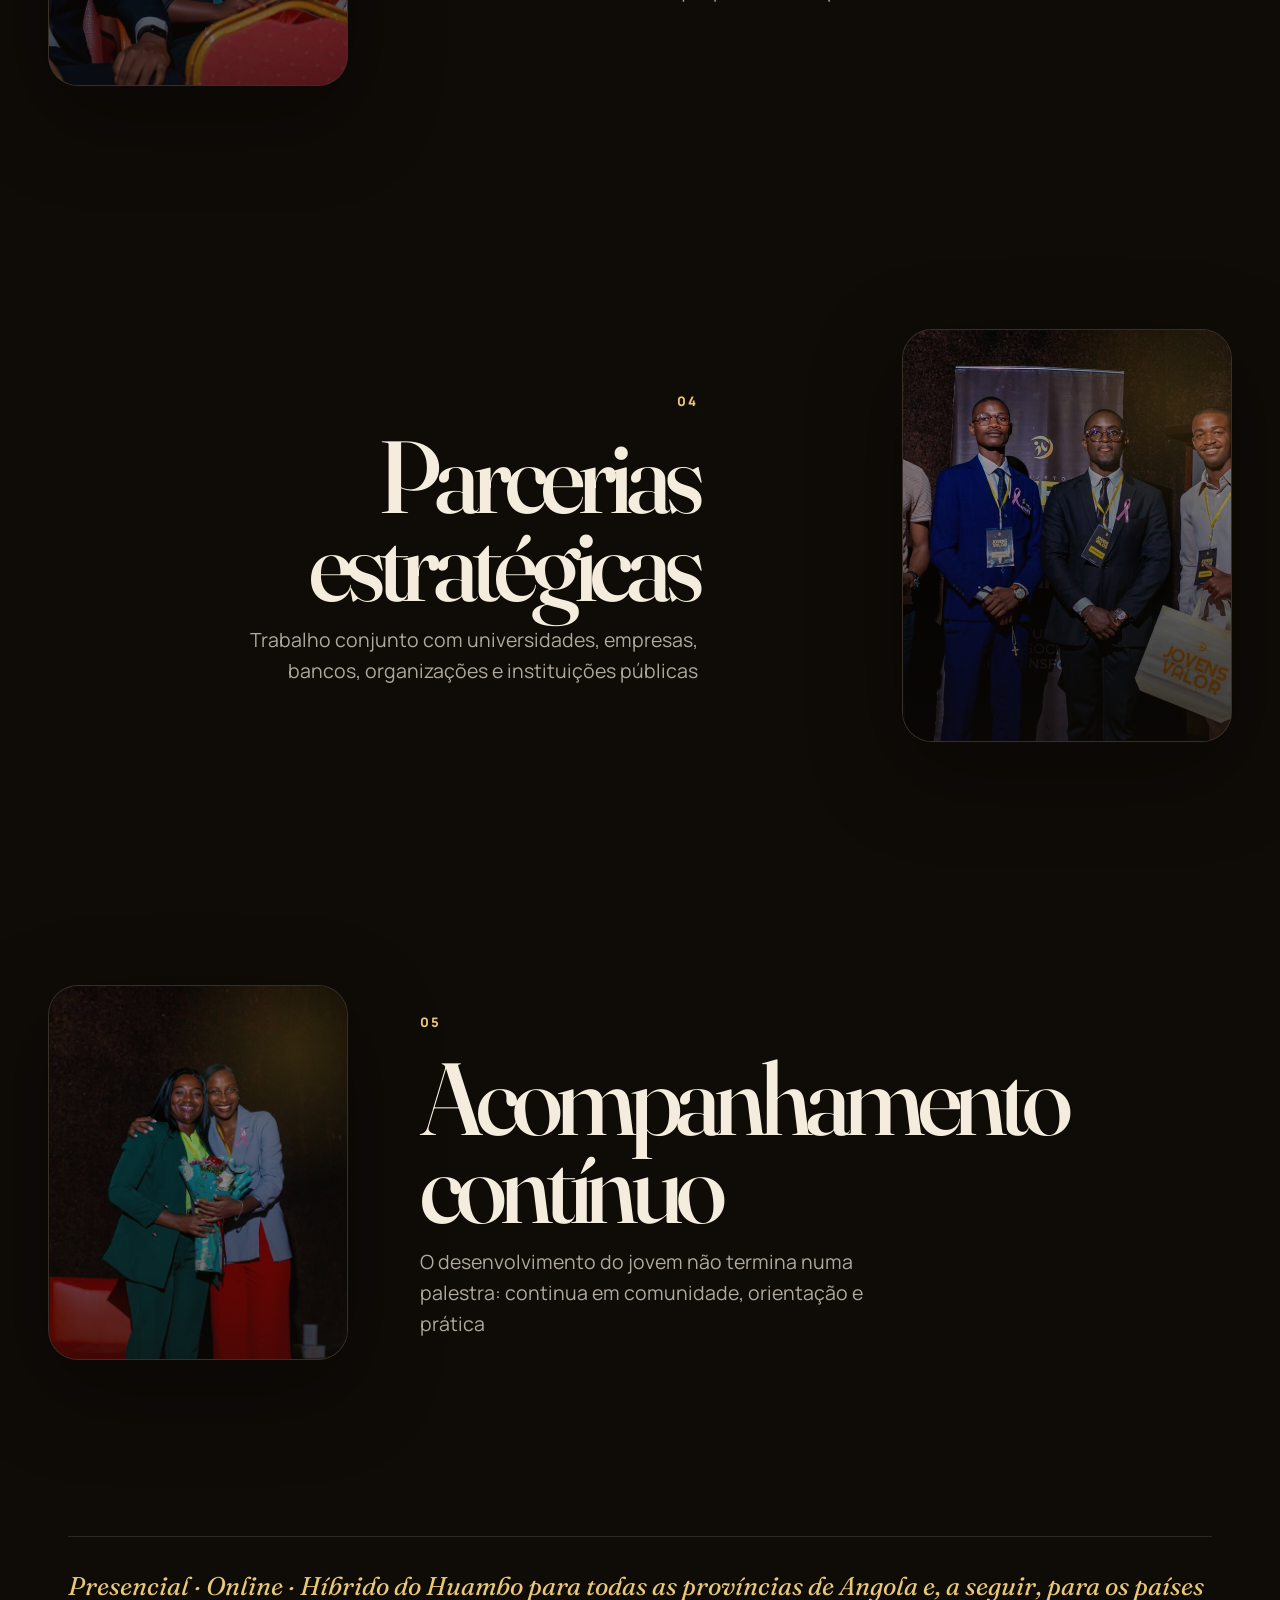
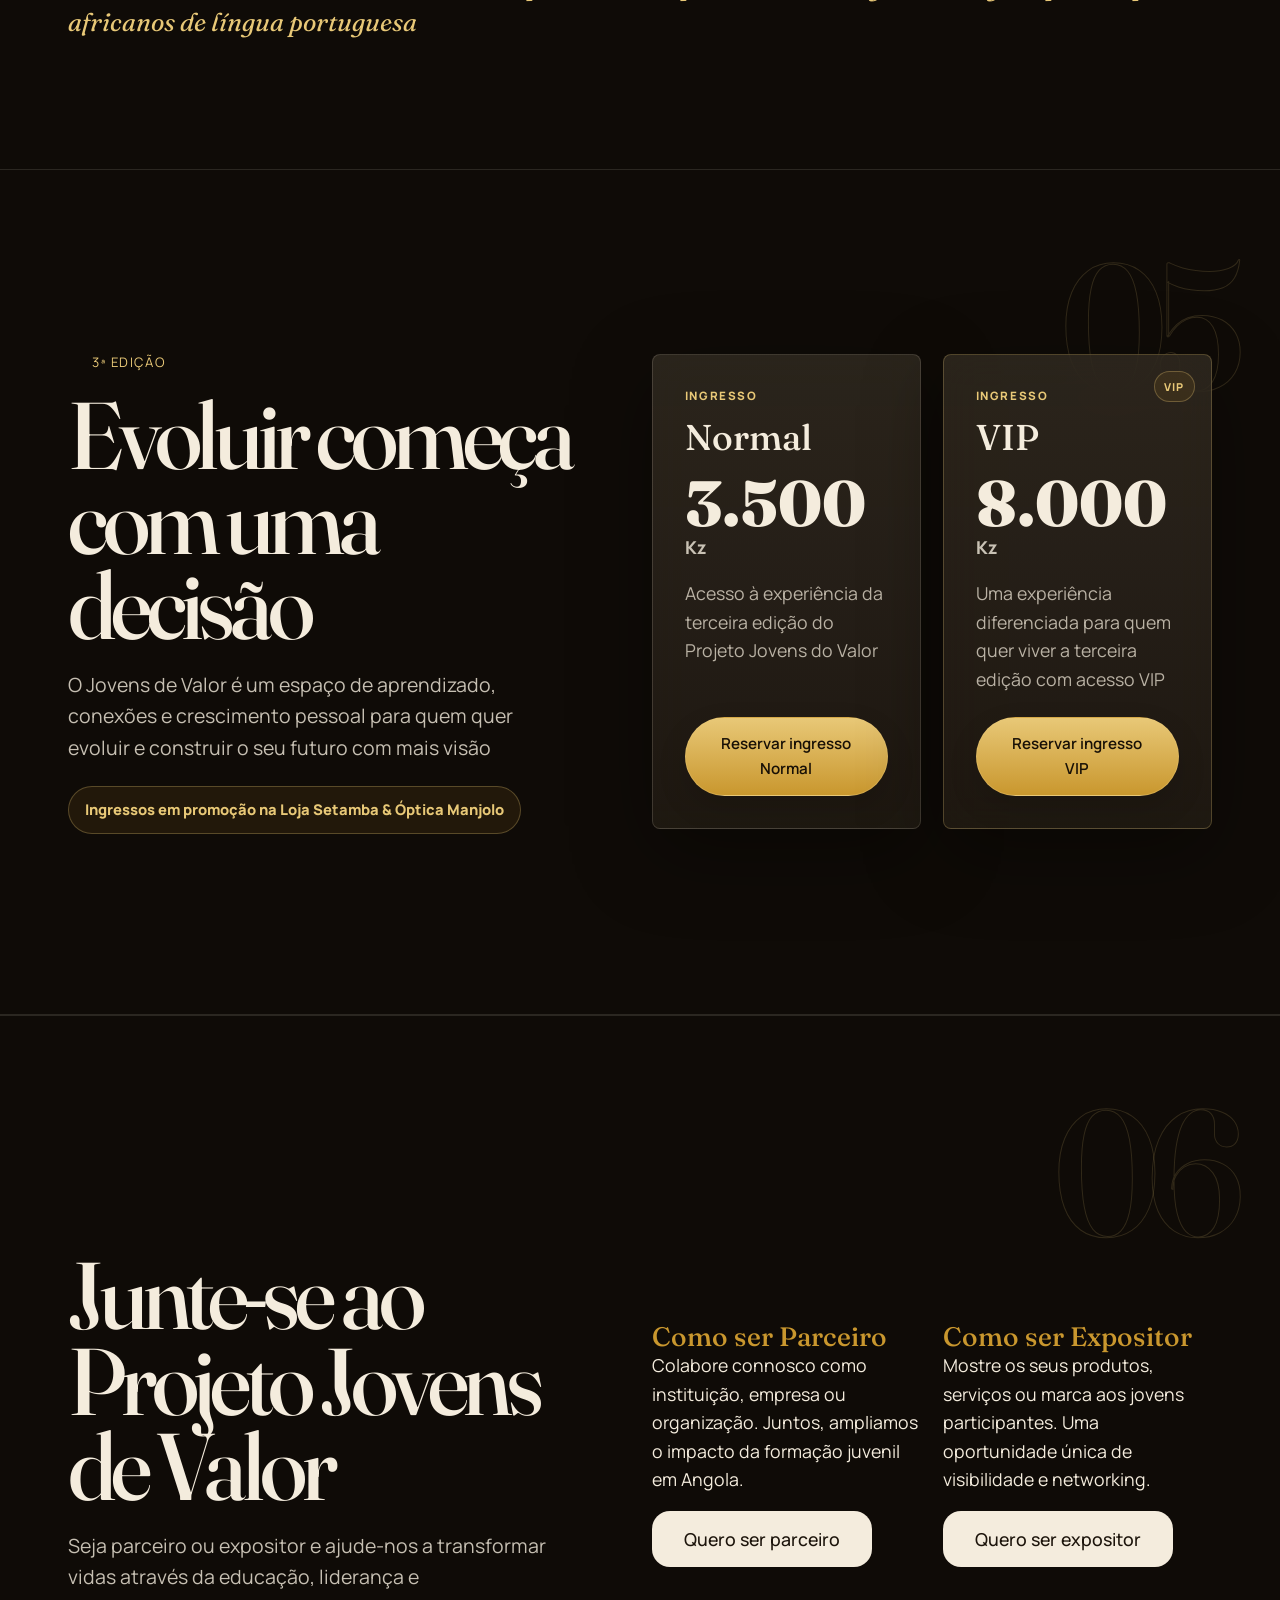
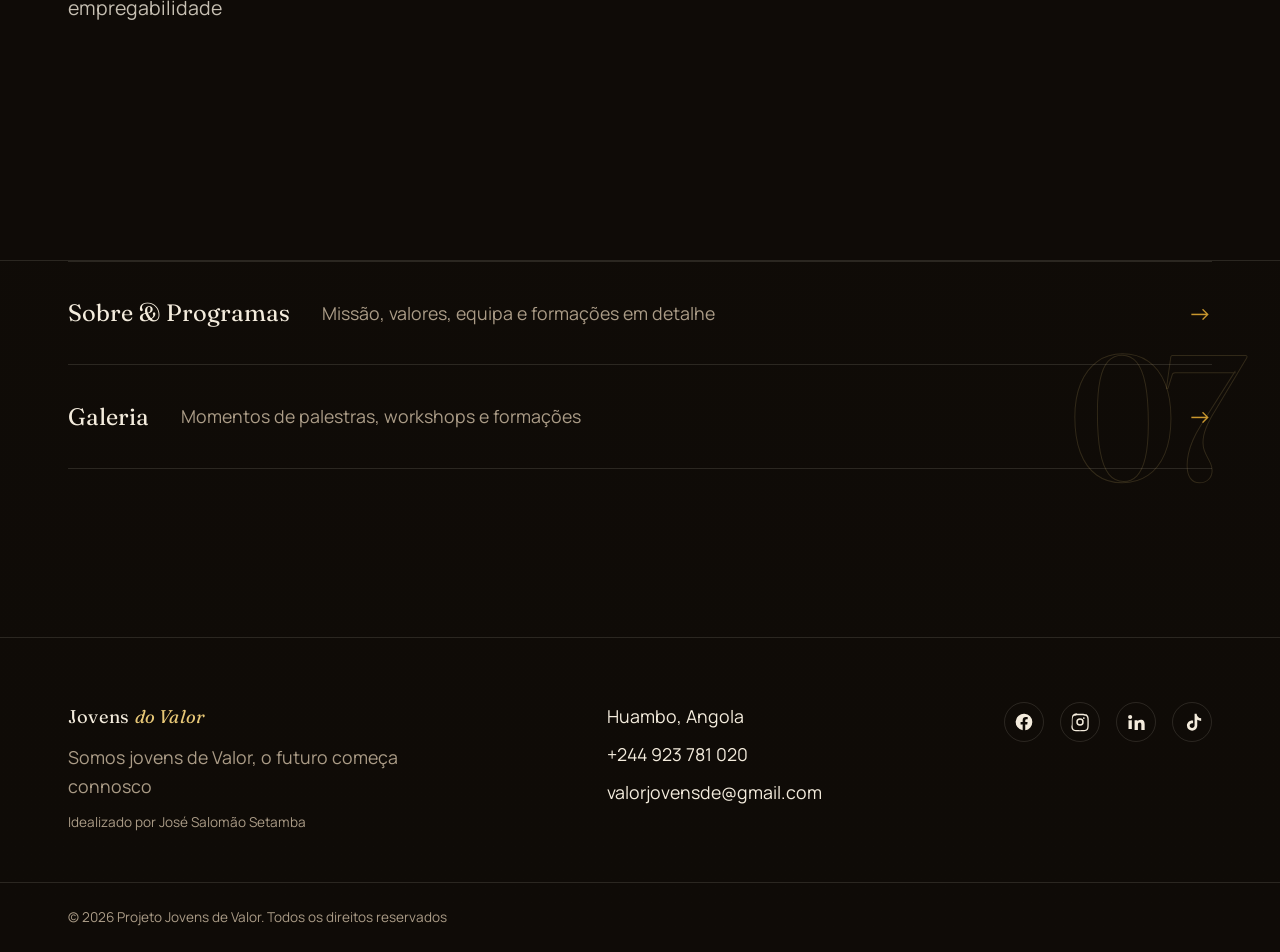
==== commit aae82c35: "asdasd" ====
--- a/index.html
+++ b/index.html
@@ -538,6 +538,9 @@
     </section>
 
 
+
+
+
     <!-- TERCEIRA EDIÇÃO — CTA PRINCIPAL -->
     <!-- ============================================
        TERCEIRA EDIÇÃO — CTA WHATSAPP
@@ -595,6 +598,37 @@
     </section>
 
   
+
+     <section class="third-edition" id="terceira-edicao" data-chapter="06" aria-labelledby="third-edition-title">
+     
+  
+    
+      <div class="container third-edition__inner">
+        <div class="third-edition__content2">
+         
+          <h2 class="third-edition__title" id="third-edition-title">Junte-se ao Projeto Jovens de Valor</h2>
+          <p class="third-edition__description">Seja parceiro ou expositor e ajude-nos a transformar vidas através da educação, liderança e empregabilidade</p>
+         
+        </div>
+        <div class="ticket-grid" aria-label="Ingressos da terceira edição">
+        <div class="cardss">
+          <h2 class="sixto">Como ser Parceiro</h2>
+          <p class="texx">Colabore connosco como instituição, empresa ou organização. 
+            Juntos, ampliamos o impacto da formação juvenil em Angola.</p>
+
+            <a class="sixtolink" href="https://wa.me/244923781020?text=Ol%C3%A1%2C%20gostaria%20de%20reservar%20um%20ingresso%20Normal%20para%20a%203%C2%AA%20edi%C3%A7%C3%A3o%20do%20Projeto%20Jovens%20do%20Valor%2C%20no%20valor%20promocional%20de%203.500%20Kz.%20Podem%20enviar-me%20as%20informa%C3%A7%C3%B5es%20para%20pagamento%20e%20levantamento%20na%20Loja%20Setamba%3F">Quero ser parceiro </a>
+        </div>
+
+            <div class="cardss">
+          <h2 class="sixto">Como ser Expositor</h2>
+          <p class="texx">Mostre os seus produtos, serviços ou marca aos 
+            jovens participantes. Uma oportunidade única de visibilidade e networking.</p>
+            <a class="sixtolink" href="https://wa.me/244923781020?text=Ol%C3%A1%2C%20gostaria%20de%20reservar%20um%20ingresso%20Normal%20para%20a%203%C2%AA%20edi%C3%A7%C3%A3o%20do%20Projeto%20Jovens%20do%20Valor%2C%20no%20valor%20promocional%20de%203.500%20Kz.%20Podem%20enviar-me%20as%20informa%C3%A7%C3%B5es%20para%20pagamento%20e%20levantamento%20na%20Loja%20Setamba%3F">Quero ser expositor </a>
+        </div>
+     
+        </div>
+      </div>
+    </section>
 
     <!-- EXPLORAR MAIS -->
     <section class="explorar" data-chapter="07" aria-label="Explorar mais">
--- a/styles.css
+++ b/styles.css
@@ -66,6 +66,20 @@
 
 :focus-visible { outline: 2px solid var(--gold-soft); outline-offset: 3px; }
 
+.sixto{
+  color: var(--gold);
+
+}
+.texx{margin-bottom: 2rem;}
+.sixtolink{
+  
+  font-weight: 500;
+  color: var(--bg-elevated);
+  text-decoration: dashed;
+  padding: 1rem 2rem;
+  background-color: var(--ink);
+  border-radius: var(--radius);
+}
 .eyebrow {
   display: inline-flex; align-items: center; gap: 0.5rem;
   font-size: var(--fs-eyebrow);
